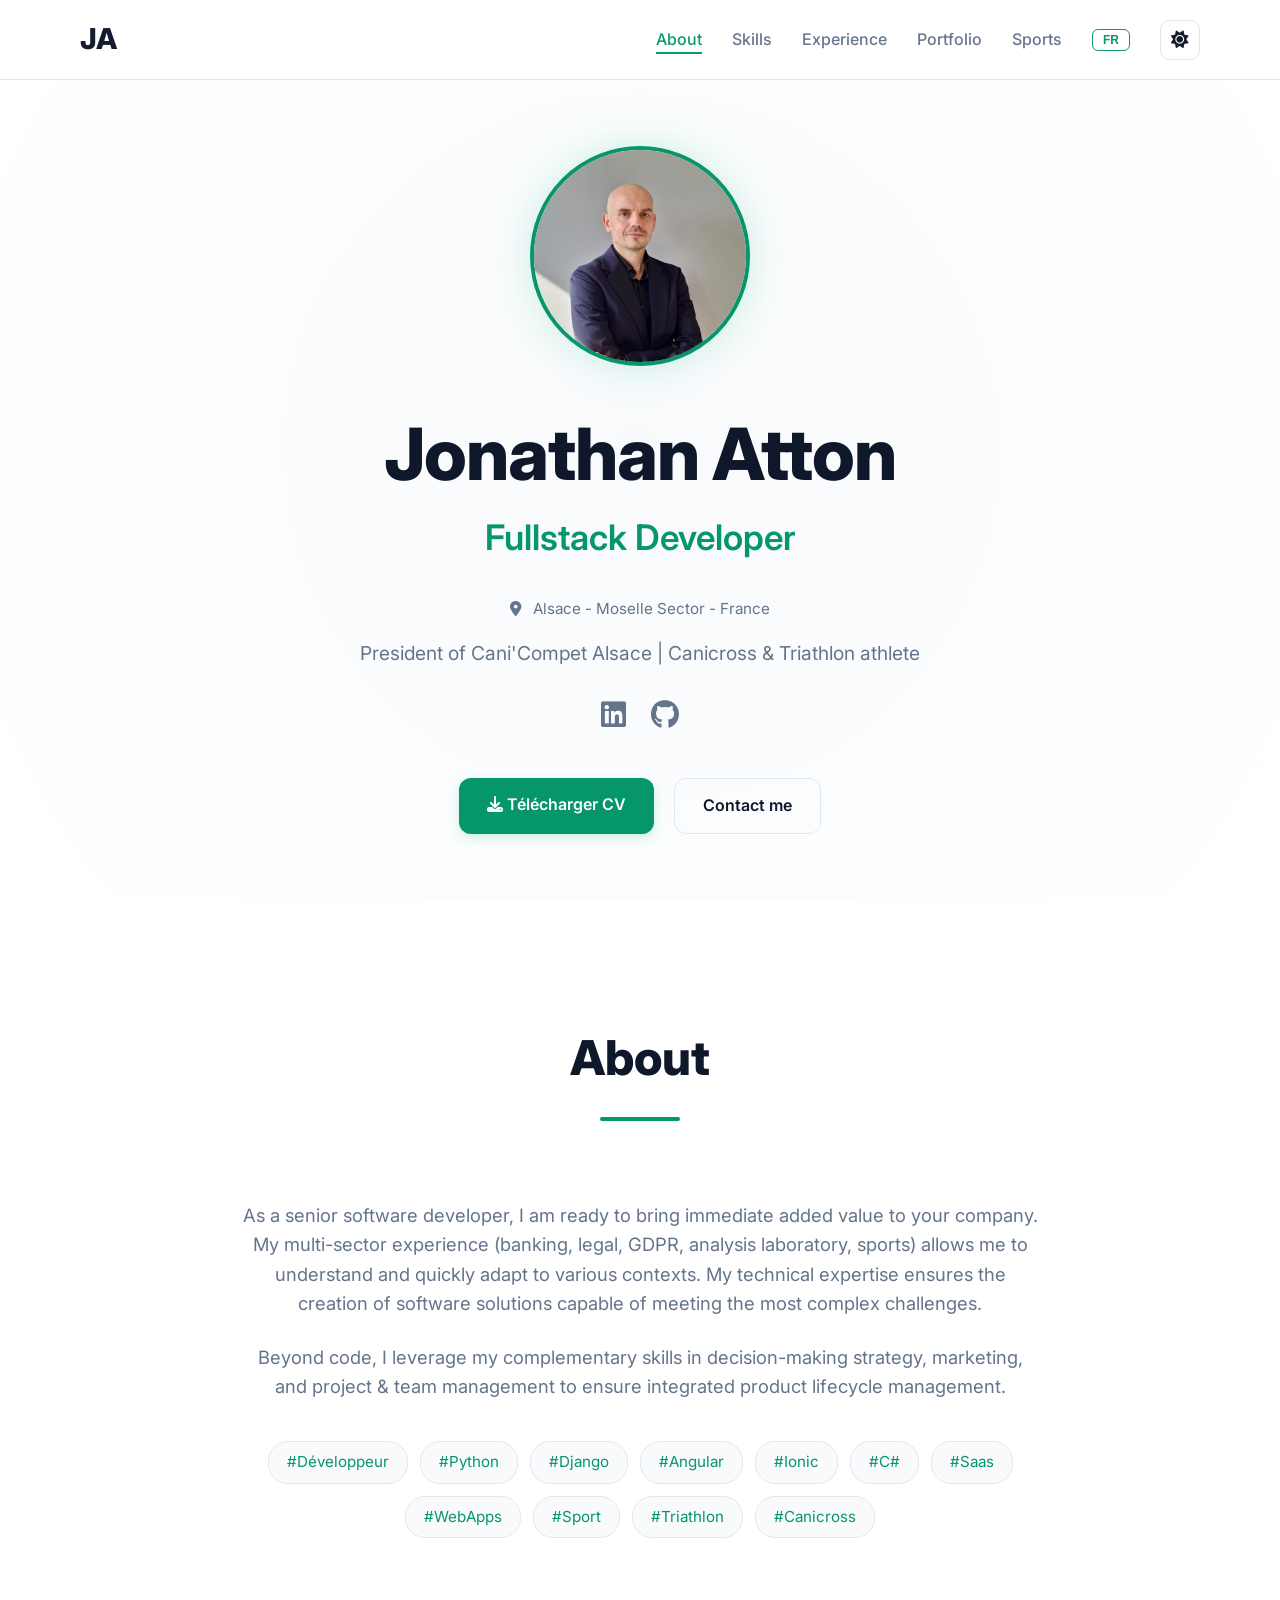
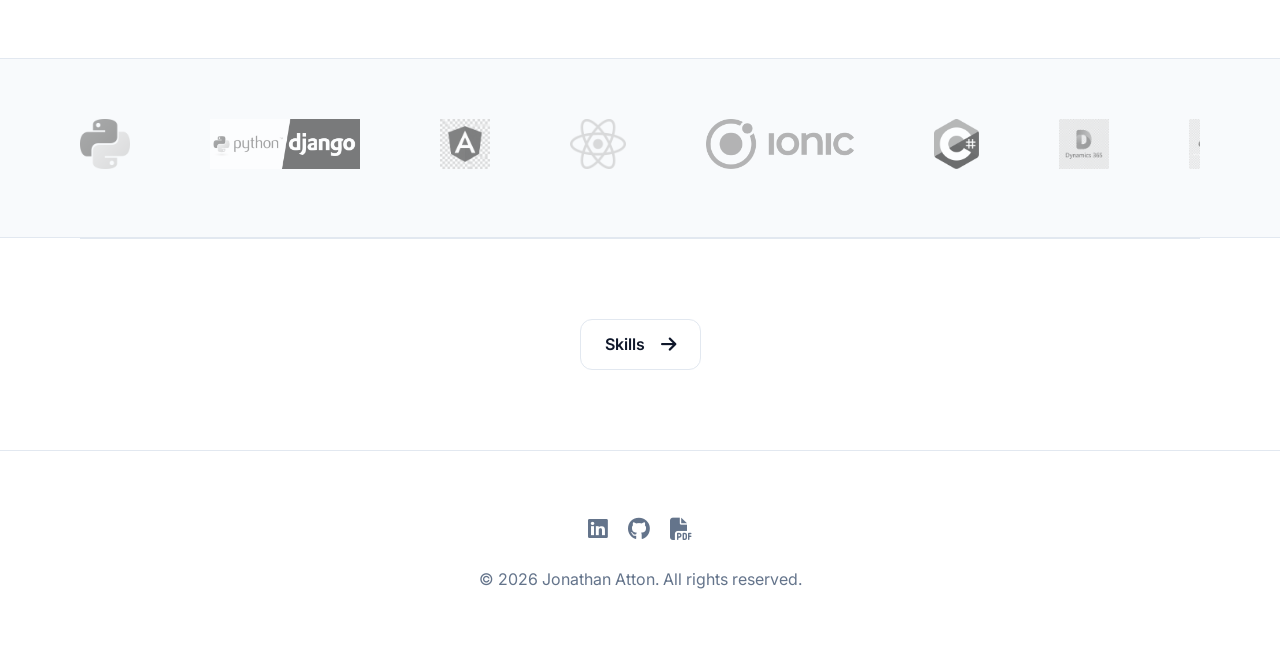
==== index.html @ bc6c0936 "Enhance hero UX and add printable CV version Hero improvements: - Reduced location font size and cha" ====
<!DOCTYPE html>
<html lang="fr">

<head>
    <meta charset="UTF-8">
    <meta name="viewport" content="width=device-width, initial-scale=1.0">
    <meta name="description" content="Développeur Fullstack senior avec 15+ ans d'expérience. Expert Python/Django, Angular, React. Fondateur de Canicompet (20k+ utilisateurs).">
    <meta name="keywords" content="Jonathan Atton, Développeur, Fullstack, Python, Django, Angular, React, Alsace">
    <meta name="author" content="Jonathan Atton">

    <!-- Open Graph -->
    <meta property="og:type" content="profile">
    <meta property="og:title" content="Jonathan Atton - Développeur Fullstack">
    <meta property="og:description" content="Senior Developer | Fullstack | Python, Django, Angular, React | Fondateur Canicompet">
    <meta property="og:url" content="https://jonathanatton.com">
    <meta property="og:image" content="https://jonathanatton.com/images/jonathan_atton_profile.jpg">
    <meta property="og:site_name" content="Jonathan Atton Portfolio">

    <!-- Twitter Card -->
    <meta name="twitter:card" content="summary_large_image">
    <meta name="twitter:title" content="Jonathan Atton - Développeur Fullstack">
    <meta name="twitter:description" content="Senior Developer | Fullstack | Python, Django, Angular, React">
    <meta name="twitter:image" content="https://jonathanatton.com/images/jonathan_atton_profile.jpg">

    <!-- Favicon -->
    <link rel="icon" href="favicon.svg" type="image/svg+xml">
    <link rel="apple-touch-icon" href="favicon.svg">

    <!-- Canonical -->
    <link rel="canonical" href="https://jonathanatton.com">

    <title>Jonathan Atton - Développeur Fullstack</title>
    <link rel="preconnect" href="https://fonts.googleapis.com">
    <link rel="preconnect" href="https://fonts.gstatic.com" crossorigin>
    <link href="https://fonts.googleapis.com/css2?family=Inter:wght@300;400;600;700&display=swap" rel="stylesheet">
    <link rel="stylesheet" href="style.css">
    <link rel="stylesheet" href="print.css">
    <link rel="stylesheet" href="https://cdnjs.cloudflare.com/ajax/libs/font-awesome/6.5.1/css/all.min.css">

    <!-- JSON-LD Schema.org Person -->
    <script type="application/ld+json">
    {
      "@context": "https://schema.org",
      "@type": "Person",
      "name": "Jonathan Atton",
      "jobTitle": "Senior Fullstack Developer",
      "url": "https://jonathanatton.com",
      "image": "https://jonathanatton.com/images/jonathan_atton_profile.jpg",
      "sameAs": [
        "https://www.linkedin.com/in/jonathan-atton-4286495b/",
        "https://github.com/Watchwolf"
      ],
      "contact": {
        "@type": "ContactPoint",
        "contactType": "Professional Contact",
        "email": "jonathan.atton@gmail.com",
        "telephone": "+33620017101"
      },
      "knowsAbout": [
        "Python", "Django", "Angular", "React", "C#", ".NET",
        "SQL", "Microsoft Dynamics", "PowerApps", "WebSocket",
        "Full-stack Development", "Team Leadership", "Agile"
      ],
      "worksFor": {
        "@type": "Organization",
        "name": "TVH Consulting"
      }
    }
    </script>
</head>

<body>

    <header class="header"></header>

    <main>
        <!-- Hero Section -->
        <section id="hero" class="hero">
            <div class="container hero-content">
                <div class="hero-img-container fade-in">
                    <img src="images/jonathan_atton_profile.jpg"
                        alt="Jonathan Atton - Développeur Fullstack" class="hero-img">
                </div>
                <h1 class="hero-title fade-in" data-i18n="hero.title">Jonathan Atton</h1>
                <h2 class="hero-subtitle fade-in" data-i18n="hero.subtitle">Développeur Fullstack</h2>
                <p class="hero-location fade-in"><i class="fa-solid fa-location-dot"></i> <span
                        data-i18n="hero.location">Secteur Alsace - Moselle -
                        France</span></p>
                <p class="hero-text fade-in" data-i18n="hero.text">Président Cani'Compet Alsace | Sportif canicross &
                    triathlon</p>

                <div class="hero-socials fade-in">
                    <a href="https://www.linkedin.com/in/jonathan-atton-4286495b/" target="_blank" rel="noopener noreferrer" aria-label="LinkedIn"><i
                            class="fa-brands fa-linkedin"></i></a>
                    <a href="https://github.com/Watchwolf" target="_blank" rel="noopener noreferrer" aria-label="GitHub"><i
                            class="fa-brands fa-github"></i></a>
                </div>

                <div class="hero-actions fade-in">
                    <a href="Jonathan-Atton-CV.pdf" target="_blank" rel="noopener noreferrer" class="btn btn-primary" download>
                        <i class="fa-solid fa-download"></i> Télécharger CV
                    </a>
                    <a href="mailto:jonathan.atton@gmail.com" class="btn btn-secondary" data-i18n="hero.contact">Me contacter</a>
                </div>
            </div>
        </section>

        <!-- About Section -->
        <section id="about" class="section">
            <div class="container">
                <h2 class="section-title fade-in" data-i18n="about.title">À propos</h2>
                <div class="about-content fade-in">
                    <p data-i18n="about.p1">
                        En tant que développeur logiciel sénior, je suis prêt à apporter une valeur ajoutée immédiate à
                        votre entreprise.
                        Mon expérience multisectorielle (banque, juridique, RGPD, laboratoire d’analyses, sport) me
                        permet de comprendre et de m’adapter rapidement à des contextes variés.
                        Mon expertise technique assure la création de solutions logiciels capables de répondre aux défis
                        les plus complexes.
                    </p>
                    <p data-i18n="about.p2">
                        Au-delà du code, je mets à profit mes compétences complémentaires en matière de stratégie
                        décisionnelle, de marketing et d’encadrement de projets & équipes pour assurer une gestion
                        intégrée du cycle de vie produit.
                    </p>
                    <div class="tags">
                        <span class="tag">#Développeur</span>
                        <span class="tag">#Python</span>
                        <span class="tag">#Django</span>
                        <span class="tag">#Angular</span>
                        <span class="tag">#Ionic</span>
                        <span class="tag">#C#</span>
                        <span class="tag">#Saas</span>
                        <span class="tag">#WebApps</span>
                        <span class="tag">#Sport</span>
                        <span class="tag">#Triathlon</span>
                        <span class="tag">#Canicross</span>
                    </div>
                </div>
            </div>
        </section>

        <!-- Tech Stack Section -->
        <section class="tech-stack-section alt-bg">
            <div class="container">
                <div class="tech-logos-wrapper fade-in">
                    <div class="tech-logos" id="tech-logos-scroll">
                        <img src="images/python.png" alt="Python" title="Python">
                        <img src="images/python-django-1024x341.png" alt="Django" title="Django">
                        <img src="images/angular.png" alt="Angular" title="Angular">
                        <img src="images/react.png" alt="React" title="React">
                        <img src="images/ionic.png" alt="Ionic" title="Ionic">
                        <img src="images/csharp.png" alt="C#" title="C#">
                        <img src="images/dynamics.png" alt="Microsoft Dynamics 365" title="Microsoft Dynamics 365">
                        <img src="images/powerapps.png" alt="PowerApps" title="PowerApps">
                        <img src="images/Microsoft_SQL_server_logo.png" alt="SQL Server" title="SQL Server">
                    </div>
                </div>
            </div>
        </section>

        <!-- Page Navigation -->
        <div class="container">
            <nav class="page-nav">
                <a href="skills.html" class="page-nav-btn next">
                    <span data-i18n="nav.skills">Compétences</span>
                    <i class="fa-solid fa-arrow-right"></i>
                </a>
            </nav>
        </div>
    </main>

    <footer class="footer"></footer>

    <script src="components.js"></script>
    <script src="script.js"></script>
</body>

</html>
---- style.css ----
:root {
    --bg-color: #0a0a0a;
    --bg-alt-color: #121212;
    --text-color: #fafafa;
    --text-muted: #a1a1aa;
    --primary-color: #10b981;
    /* Emerald */
    --secondary-color: #14b8a6;
    /* Teal */
    --accent-color: #06b6d4;
    --card-bg: #171717;
    --card-border: #262626;
    --font-main: 'Inter', sans-serif;
    --transition: all 0.3s cubic-bezier(0.4, 0, 0.2, 1);
    --container-width: 1200px;
    --header-height: 80px;
}

body.light-mode {
    --bg-color: #ffffff;
    --bg-alt-color: #f8fafc;
    --text-color: #0f172a;
    --text-muted: #64748b;
    --primary-color: #059669;
    --secondary-color: #0d9488;
    --card-bg: #ffffff;
    --card-border: #e2e8f0;
}

* {
    margin: 0;
    padding: 0;
    box-sizing: border-box;
}

html {
    scroll-behavior: smooth;
    width: 100%;
    overflow-x: hidden;
}

body {
    font-family: var(--font-main);
    background-color: var(--bg-color);
    color: var(--text-color);
    line-height: 1.6;
    width: 100%;
    overflow-x: hidden;
    position: relative;
    margin: 0;
    transition: background-color 0.4s ease, color 0.4s ease;
}

a {
    text-decoration: none;
    color: inherit;
    transition: var(--transition);
}

/* Style inline links in text content */
.timeline-content p a,
.about-content p a,
.sports-content p a {
    color: var(--primary-color);
    text-decoration: underline;
    text-decoration-thickness: 1.5px;
    text-underline-offset: 3px;
}

.timeline-content p a:hover,
.about-content p a:hover,
.sports-content p a:hover {
    text-decoration-thickness: 2px;
    opacity: 0.8;
}

a:focus-visible {
    outline: 2px solid var(--primary-color);
    outline-offset: 2px;
}

button:focus-visible {
    outline: 2px solid var(--primary-color);
    outline-offset: 2px;
}

ul {
    list-style: none;
}

/* Utilities */
.container {
    max-width: var(--container-width);
    margin: 0 auto;
    padding: 0 40px;
    width: 100%;
}

.btn {
    display: inline-block;
    padding: 14px 28px;
    border-radius: 12px;
    font-weight: 600;
    text-align: center;
    cursor: pointer;
    transition: var(--transition);
}

.btn-primary {
    background: var(--primary-color);
    color: white;
    box-shadow: 0 4px 12px rgba(16, 185, 129, 0.2);
}

.btn-primary:hover {
    transform: translateY(-2px);
    box-shadow: 0 8px 20px rgba(16, 185, 129, 0.3);
}

.btn-secondary {
    background: transparent;
    border: 1px solid var(--card-border);
    color: var(--text-color);
}

.btn-secondary:hover {
    background: var(--bg-alt-color);
}

/* Header */
.header {
    position: fixed;
    top: 0;
    left: 0;
    width: 100%;
    height: var(--header-height);
    background: var(--bg-color);
    opacity: 0.98;
    backdrop-filter: blur(12px);
    z-index: 1000;
    border-bottom: 1px solid var(--card-border);
}

.header-container {
    display: flex;
    justify-content: space-between;
    align-items: center;
    height: 100%;
}

.logo {
    font-size: 1.8rem;
    font-weight: 800;
    color: var(--text-color);
    letter-spacing: -0.5px;
}

.nav-list {
    display: flex;
    gap: 30px;
    align-items: center;
}

.lang-btn {
    background: transparent;
    border: 1px solid var(--primary-color);
    color: var(--primary-color);
    padding: 4px 10px;
    border-radius: 6px;
    font-size: 0.75rem;
    font-weight: 700;
    cursor: pointer;
    transition: var(--transition);
    line-height: 1;
    display: flex;
    align-items: center;
    justify-content: center;
    min-width: 35px;
}

.lang-btn:hover {
    background: var(--primary-color);
    color: white;
}

.nav-link {
    font-size: 1rem;
    color: var(--text-muted);
    font-weight: 500;
    position: relative;
    transition: color 0.3s ease;
}

.theme-toggle {
    background: transparent;
    border: 1px solid var(--card-border);
    color: var(--text-color);
    width: 40px;
    height: 40px;
    border-radius: 10px;
    cursor: pointer;
    display: flex;
    align-items: center;
    justify-content: center;
    font-size: 1.1rem;
    transition: var(--transition);
}

.theme-toggle:hover {
    background: var(--bg-alt-color);
    border-color: var(--primary-color);
    color: var(--primary-color);
}

.theme-toggle i {
    transition: transform 0.4s cubic-bezier(0.175, 0.885, 0.32, 1.275);
}

.light-mode .theme-toggle .fa-moon {
    display: none;
}

body:not(.light-mode) .theme-toggle .fa-sun {
    display: none;
}


.nav-link:hover,
.nav-link.active {
    color: var(--primary-color);
}

.nav-link::after {
    content: '';
    position: absolute;
    bottom: -5px;
    left: 0;
    width: 0;
    height: 2px;
    background: var(--primary-color);
    transition: width 0.3s;
}

.nav-link:hover::after,
.nav-link.active::after {
    width: 100%;
}

.mobile-menu-btn {

    display: none;
    background: none;
    border: none;
    cursor: pointer;
    margin-left: 20px;
}

.bar {
    display: block;
    width: 25px;
    height: 3px;
    background-color: var(--text-color);
    margin: 5px 0;
    transition: var(--transition);
}

/* Hero Section */
.hero {
    min-height: 100vh;
    display: flex;
    align-items: center;
    justify-content: center;
    text-align: center;
    padding-top: var(--header-height);
    background: radial-gradient(circle at 50% 50%, var(--bg-alt-color) 0%, var(--bg-color) 100%);
}

.hero-title {
    font-size: 4.5rem;
    font-weight: 800;
    margin-bottom: 1rem;
    line-height: 1.1;
    color: var(--text-color);
    letter-spacing: -1px;
}

.hero-subtitle {
    font-size: 2.2rem;
    color: var(--primary-color);
    margin-bottom: 2rem;
    font-weight: 600;
}

.hero-location {
    font-size: 0.95rem;
    color: var(--text-muted);
    margin-bottom: 1rem;
    font-weight: 400;
}

.hero-location i {
    margin-right: 8px;
}

.hero-text {
    font-size: 1.2rem;
    color: var(--text-muted);
    max-width: 600px;
    margin: 0 auto 1.5rem;
}

.hero-socials {
    display: flex;
    gap: 25px;
    justify-content: center;
    margin-bottom: 2.5rem;
}

.hero-socials a {
    font-size: 1.8rem;
    color: var(--text-muted);
    transition: var(--transition);
}

.hero-socials a:hover {
    color: var(--primary-color);
    transform: translateY(-3px);
}

.hero-actions {
    display: flex;
    gap: 20px;
    justify-content: center;
}

/* Hero Image */
.hero-img-container {
    margin-bottom: 40px;
    position: relative;
    display: inline-block;
}

.hero-img {
    width: 220px;
    height: 220px;
    border-radius: 50%;
    object-fit: cover;
    border: 4px solid var(--primary-color);
    box-shadow: 0 0 40px rgba(16, 185, 129, 0.2);
    transition: var(--transition);
}

.hero-img:hover {
    transform: scale(1.05);
    box-shadow: 0 0 60px rgba(16, 185, 129, 0.4);
}

/* Sections General */
.section {
    padding: 120px 0;
}

/* Tech Stack Logos */
.tech-stack-section {
    padding: 60px 0;
    overflow: hidden;
    border-top: 1px solid var(--card-border);
    border-bottom: 1px solid var(--card-border);
}

.tech-logos-wrapper {
    width: 100%;
    overflow: hidden;
    white-space: nowrap;
    position: relative;
}

.tech-logos {
    display: inline-flex;
    align-items: center;
    gap: 80px;
    animation: marquee 30s linear infinite;
}

.tech-logos img {
    height: 50px;
    width: auto;
    filter: grayscale(100%) opacity(0.6);
    transition: var(--transition);
}

.tech-logos img:hover {
    filter: grayscale(0%) opacity(1);
    transform: scale(1.1);
}

@keyframes marquee {
    0% {
        transform: translateX(0);
    }

    100% {
        transform: translateX(-50%);
    }
}

.alt-bg {
    background-color: var(--bg-alt-color);
}

.section-title {
    font-size: 3rem;
    margin-bottom: 80px;
    text-align: center;
    font-weight: 800;
    width: 100%;
}

.section-title::after {
    content: '';
    display: block;
    width: 80px;
    height: 4px;
    background: var(--primary-color);
    margin: 20px auto 0;
    border-radius: 2px;
}

/* About */
.about-content {
    max-width: 800px;
    margin: 0 auto;
    text-align: center;
}

.about-content p {
    margin-bottom: 24px;
    font-size: 1.15rem;
    color: var(--text-muted);
}

.tags {
    margin-top: 40px;
    display: flex;
    flex-wrap: wrap;
    justify-content: center;
    gap: 12px;
}

.tag {
    background: var(--bg-alt-color);
    color: var(--primary-color);
    padding: 8px 18px;
    border-radius: 20px;
    font-size: 0.95rem;
    border: 1px solid var(--card-border);
}

/* Skills */
.skills-grid {
    display: grid;
    grid-template-columns: repeat(auto-fit, minmax(280px, 1fr));
    gap: 30px;
}

.skill-card {
    background: var(--card-bg);
    border: 1px solid var(--card-border);
    padding: 40px;
    border-radius: 20px;
    transition: var(--transition);
}

.skill-card:hover {
    transform: translateY(-8px);
    border-color: var(--primary-color);
    box-shadow: 0 20px 40px -20px rgba(0, 0, 0, 0.5);
}

.skill-card h3 {
    color: var(--primary-color);
    margin-bottom: 24px;
    font-size: 1.4rem;
    border-bottom: 1px solid var(--card-border);
    padding-bottom: 12px;
}

.skill-card ul li {
    margin-bottom: 14px;
    color: var(--text-muted);
    font-size: 1rem;
}

.skill-card ul li strong {
    color: var(--text-color);
}

/* Experience Timeline */
.timeline {
    position: relative;
    max-width: 900px;
    margin: 0 auto;
}

.timeline::before {
    content: '';
    position: absolute;
    left: 20px;
    top: 0;
    bottom: 0;
    width: 2px;
    background: var(--card-border);
}

.timeline-item {
    position: relative;
    padding-left: 70px;
    margin-bottom: 60px;
}

.timeline-item:last-child {
    margin-bottom: 0;
}

.timeline-item::before {
    content: '';
    position: absolute;
    left: 10px;
    top: 6px;
    width: 22px;
    height: 22px;
    background: var(--bg-color);
    border: 3px solid var(--primary-color);
    border-radius: 50%;
    z-index: 1;
}

.timeline-date {
    color: var(--primary-color);
    font-weight: 700;
    margin-bottom: 10px;
    font-size: 1rem;
}

.timeline-content h3 {
    font-size: 1.6rem;
    margin-bottom: 12px;
}

.timeline-content p {
    color: var(--text-muted);
    margin-bottom: 12px;
    font-size: 1.05rem;
}

.tech-stack {
    font-size: 0.95rem;
    font-weight: 600;
    color: var(--secondary-color) !important;
}

/* Portfolio */
.portfolio-grid {
    display: grid;
    grid-template-columns: repeat(auto-fit, minmax(320px, 1fr));
    gap: 40px;
}

.project-card {
    background: var(--card-bg);
    border: 1px solid var(--card-border);
    border-radius: 20px;
    overflow: hidden;
    transition: var(--transition);
    display: flex;
    flex-direction: column;
}

.project-card:hover {
    transform: translateY(-8px);
    box-shadow: 0 30px 60px -15px rgba(0, 0, 0, 0.6);
}

.project-img {
    width: 100%;
    height: 240px;
    object-fit: cover;
    border-bottom: 1px solid var(--card-border);
    transition: var(--transition);
}

.project-card:hover .project-img {
    opacity: 0.9;
}

.project-card h3 {
    padding: 30px 30px 10px;
    font-size: 1.5rem;
}

.project-card p {
    padding: 0 30px 30px;
    color: var(--text-muted);
    flex-grow: 1;
    font-size: 1.05rem;
}

.project-link {
    display: block;
    padding: 20px 30px;
    background: rgba(255, 255, 255, 0.02);
    color: var(--primary-color);
    font-weight: 700;
    text-align: right;
    border-top: 1px solid var(--card-border);
}

/* Sports */
.sports-content {
    max-width: 800px;
    margin: 0 auto 60px;
    text-align: center;
}

.sports-gallery {
    display: grid;
    grid-template-columns: repeat(auto-fit, minmax(320px, 1fr));
    gap: 30px;
}

.sports-img {
    width: 100%;
    height: 300px;
    object-fit: cover;
    border-radius: 20px;
    border: 1px solid var(--card-border);
    transition: var(--transition);
    filter: grayscale(20%);
}

.sports-img:hover {
    transform: scale(1.03);
    filter: grayscale(0%);
    border-color: var(--primary-color);
}

/* Footer */
.footer {
    padding: 60px 0;
    text-align: center;
    color: var(--text-muted);
    font-size: 1rem;
    background: var(--bg-color);
    border-top: 1px solid var(--card-border);
}

.footer-socials {
    display: flex;
    gap: 20px;
    justify-content: center;
    margin-bottom: 20px;
}

.footer-socials a {
    font-size: 1.4rem;
    color: var(--text-muted);
    transition: var(--transition);
}

.footer-socials a:hover {
    color: var(--primary-color);
}

/* Page Navigation */
.page-nav {
    padding: 80px 0;
    display: flex;
    justify-content: center;
    gap: 20px;
    border-top: 1px solid var(--card-border);
}

.page-nav-btn {
    display: flex;
    align-items: center;
    gap: 12px;
    padding: 12px 24px;
    background: var(--card-bg);
    border: 1px solid var(--card-border);
    border-radius: 12px;
    font-weight: 600;
    color: var(--text-color);
    transition: var(--transition);
}

.page-nav-btn:hover {
    border-color: var(--primary-color);
    color: var(--primary-color);
    transform: translateY(-2px);
    box-shadow: 0 10px 20px -10px rgba(0, 0, 0, 0.3);
}

.page-nav-btn i {
    font-size: 1.1rem;
}

.page-nav-btn.prev i {
    margin-right: 4px;
}

.page-nav-btn.next i {
    margin-left: 4px;
}

/* Animations */
.fade-in {
    opacity: 0;
    transform: translateY(30px);
    transition: opacity 0.8s ease-out, transform 0.8s ease-out;
}

.fade-in.visible {
    opacity: 1;
    transform: translateY(0);
}

/* Stagger effect for hero elements */
.hero-img-container {
    transition-delay: 0.1s;
}

.hero-title {
    transition-delay: 0.2s;
}

.hero-subtitle {
    transition-delay: 0.3s;
}

.hero-location {
    transition-delay: 0.35s;
}

.hero-text {
    transition-delay: 0.4s;
}

.hero-socials {
    transition-delay: 0.5s;
}

.hero-actions {
    transition-delay: 0.6s;
}

/* Responsive */
@media (max-width: 768px) {
    .container {
        padding: 0 15px;
    }

    .header {
        height: auto;
        min-height: var(--header-height);
        display: flex;
        align-items: center;
    }

    .header-container {
        flex-direction: row;
        justify-content: space-between;
        width: 100%;
        gap: 15px;
    }

    .logo {
        font-size: 1.3rem;
        flex-shrink: 0;
    }

    .nav {
        position: static;
        height: auto;
        width: auto;
        background: transparent;
        padding-top: 0;
        display: block;
        overflow-x: auto;
        scrollbar-width: none;
        -ms-overflow-style: none;
        flex-grow: 1;
    }

    .nav::-webkit-scrollbar {
        display: none;
    }

    .nav-list {
        flex-direction: row;
        justify-content: flex-end;
        align-items: center;
        gap: 12px;
        padding: 10px 0;
        min-width: max-content;
    }

    .nav-link {
        font-size: 0.8rem;
        white-space: nowrap;
    }

    .lang-btn {
        padding: 3px 6px;
        font-size: 0.7rem;
        min-width: 30px;
    }

    .theme-toggle {
        width: 32px;
        height: 32px;
        font-size: 0.9rem;
        border-radius: 8px;
    }

    .hero-title {
        font-size: 2.2rem;
    }

    .hero-subtitle {
        font-size: 1.3rem;
    }

    .hero-text {
        font-size: 1rem;
    }

    .section-title {
        font-size: 2rem;
        margin-bottom: 50px;
    }

    .skill-card {
        padding: 25px;
    }

    .skill-card h3 {
        font-size: 1.2rem;
    }

    .timeline-content h3 {
        font-size: 1.3rem;
    }

    .project-card h3 {
        font-size: 1.2rem;
        padding: 20px 20px 10px;
    }

    .project-card p {
        font-size: 0.95rem;
        padding: 0 20px 20px;
    }

    .page-nav-btn {
        padding: 10px 16px;
        font-size: 0.9rem;
        gap: 8px;
    }

    .timeline::before {
        left: 0;
    }

    .timeline-item {
        padding-left: 30px;
    }

    .timeline-item::before {
        left: -10px;
    }
}
---- print.css ----
/* Print Styles - Optimized for recruiters printing the CV */

@media print {
    :root {
        --bg-color: #ffffff;
        --text-color: #000000;
        --primary-color: #059669;
        --card-border: #e5e7eb;
    }

    * {
        background: white !important;
        color: black !important;
        box-shadow: none !important;
        text-shadow: none !important;
    }

    body {
        margin: 0;
        padding: 20px;
        font-size: 11pt;
        line-height: 1.5;
    }

    /* Hide navigation, footer, buttons, socials */
    .header,
    .footer,
    .page-nav,
    .hero-socials,
    .mobile-menu-btn,
    .theme-toggle,
    .lang-btn {
        display: none !important;
    }

    /* Main content */
    main {
        max-width: 100%;
        margin: 0;
        padding: 0;
    }

    /* Hero - condensed to essential info */
    .hero {
        min-height: auto;
        padding: 0 0 20px 0;
        background: none;
        text-align: left;
    }

    .hero-content {
        display: grid;
        grid-template-columns: 100px 1fr;
        gap: 20px;
        align-items: start;
    }

    .hero-img-container {
        margin-bottom: 0;
    }

    .hero-img {
        width: 100px;
        height: 100px;
        border: 1px solid #ccc;
    }

    .hero-title {
        font-size: 24pt;
        margin-bottom: 4px;
    }

    .hero-subtitle {
        font-size: 14pt;
        margin-bottom: 8px;
    }

    .hero-location {
        font-size: 10pt;
        margin-bottom: 4px;
    }

    .hero-text {
        font-size: 10pt;
        margin-bottom: 8px;
    }

    .hero-actions {
        display: none;
    }

    /* Contact info visible */
    .hero-location::before {
        content: "📍 ";
    }

    /* Sections */
    .section {
        page-break-inside: avoid;
        padding: 20px 0;
        border: none;
    }

    .section-title {
        font-size: 16pt;
        margin-bottom: 12px;
        text-align: left;
        font-weight: bold;
    }

    .section-title::after {
        display: none;
    }

    .alt-bg {
        background: white;
        border: none;
    }

    /* About section */
    .about-content {
        max-width: 100%;
        text-align: left;
    }

    .about-content p {
        margin-bottom: 8px;
        font-size: 10pt;
    }

    .tags {
        display: flex;
        flex-wrap: wrap;
        gap: 6px;
        margin-top: 8px;
    }

    .tag {
        background: #f3f4f6;
        border: 1px solid #d1d5db;
        padding: 3px 8px;
        font-size: 9pt;
    }

    /* Tech stack carousel */
    .tech-stack-section {
        page-break-inside: avoid;
        display: none;
    }

    /* Skills Grid */
    .skills-grid {
        display: grid;
        grid-template-columns: 1fr 1fr;
        gap: 12px;
    }

    .skill-card {
        page-break-inside: avoid;
        border: 1px solid #d1d5db;
        padding: 12px;
        background: #f9fafb;
    }

    .skill-card h3 {
        font-size: 11pt;
        margin-bottom: 6px;
        border: none;
        padding: 0;
        color: #059669;
    }

    .skill-card ul li {
        margin-bottom: 4px;
        font-size: 9.5pt;
    }

    /* Timeline */
    .timeline {
        margin: 0;
        max-width: 100%;
    }

    .timeline::before {
        display: none;
    }

    .timeline-item {
        page-break-inside: avoid;
        padding-left: 0;
        margin-bottom: 16px;
    }

    .timeline-item::before {
        display: none;
    }

    .timeline-date {
        font-size: 9pt;
        font-weight: bold;
        margin-bottom: 2px;
    }

    .timeline-content h3 {
        font-size: 12pt;
        margin-bottom: 4px;
        font-weight: bold;
    }

    .timeline-content p {
        font-size: 10pt;
        margin-bottom: 4px;
    }

    .tech-stack {
        font-size: 9pt;
        font-weight: normal;
    }

    /* Portfolio */
    .portfolio-grid {
        display: grid;
        grid-template-columns: 1fr;
        gap: 12px;
    }

    .project-card {
        page-break-inside: avoid;
        border: 1px solid #d1d5db;
        display: block;
    }

    .project-img {
        display: none;
    }

    .project-card h3 {
        padding: 0 0 6px 0;
        font-size: 11pt;
    }

    .project-card p {
        padding: 0;
        font-size: 9.5pt;
        margin-bottom: 6px;
    }

    .project-link {
        display: inline;
        padding: 0;
        background: none;
        border: none;
        color: #059669;
        font-weight: bold;
        text-align: left;
    }

    .project-link::after {
        content: " ↗";
    }

    /* Sports */
    .sports-gallery {
        display: none;
    }

    .sports-content {
        max-width: 100%;
        text-align: left;
    }

    .sports-content p {
        font-size: 10pt;
        margin-bottom: 6px;
    }

    /* Links in print */
    a {
        color: #059669;
        text-decoration: underline;
    }

    a[target="_blank"]::after {
        content: "";
    }

    /* Buttons as text */
    .btn {
        display: inline;
        background: none;
        border: none;
        padding: 0;
        color: #059669;
        text-decoration: underline;
        box-shadow: none;
    }

    /* Fade-in animations don't apply in print */
    .fade-in {
        opacity: 1 !important;
        transform: none !important;
    }

    /* Page breaks */
    .skills-grid {
        page-break-inside: avoid;
    }

    @page {
        margin: 0.5in;
        size: letter;
    }
}
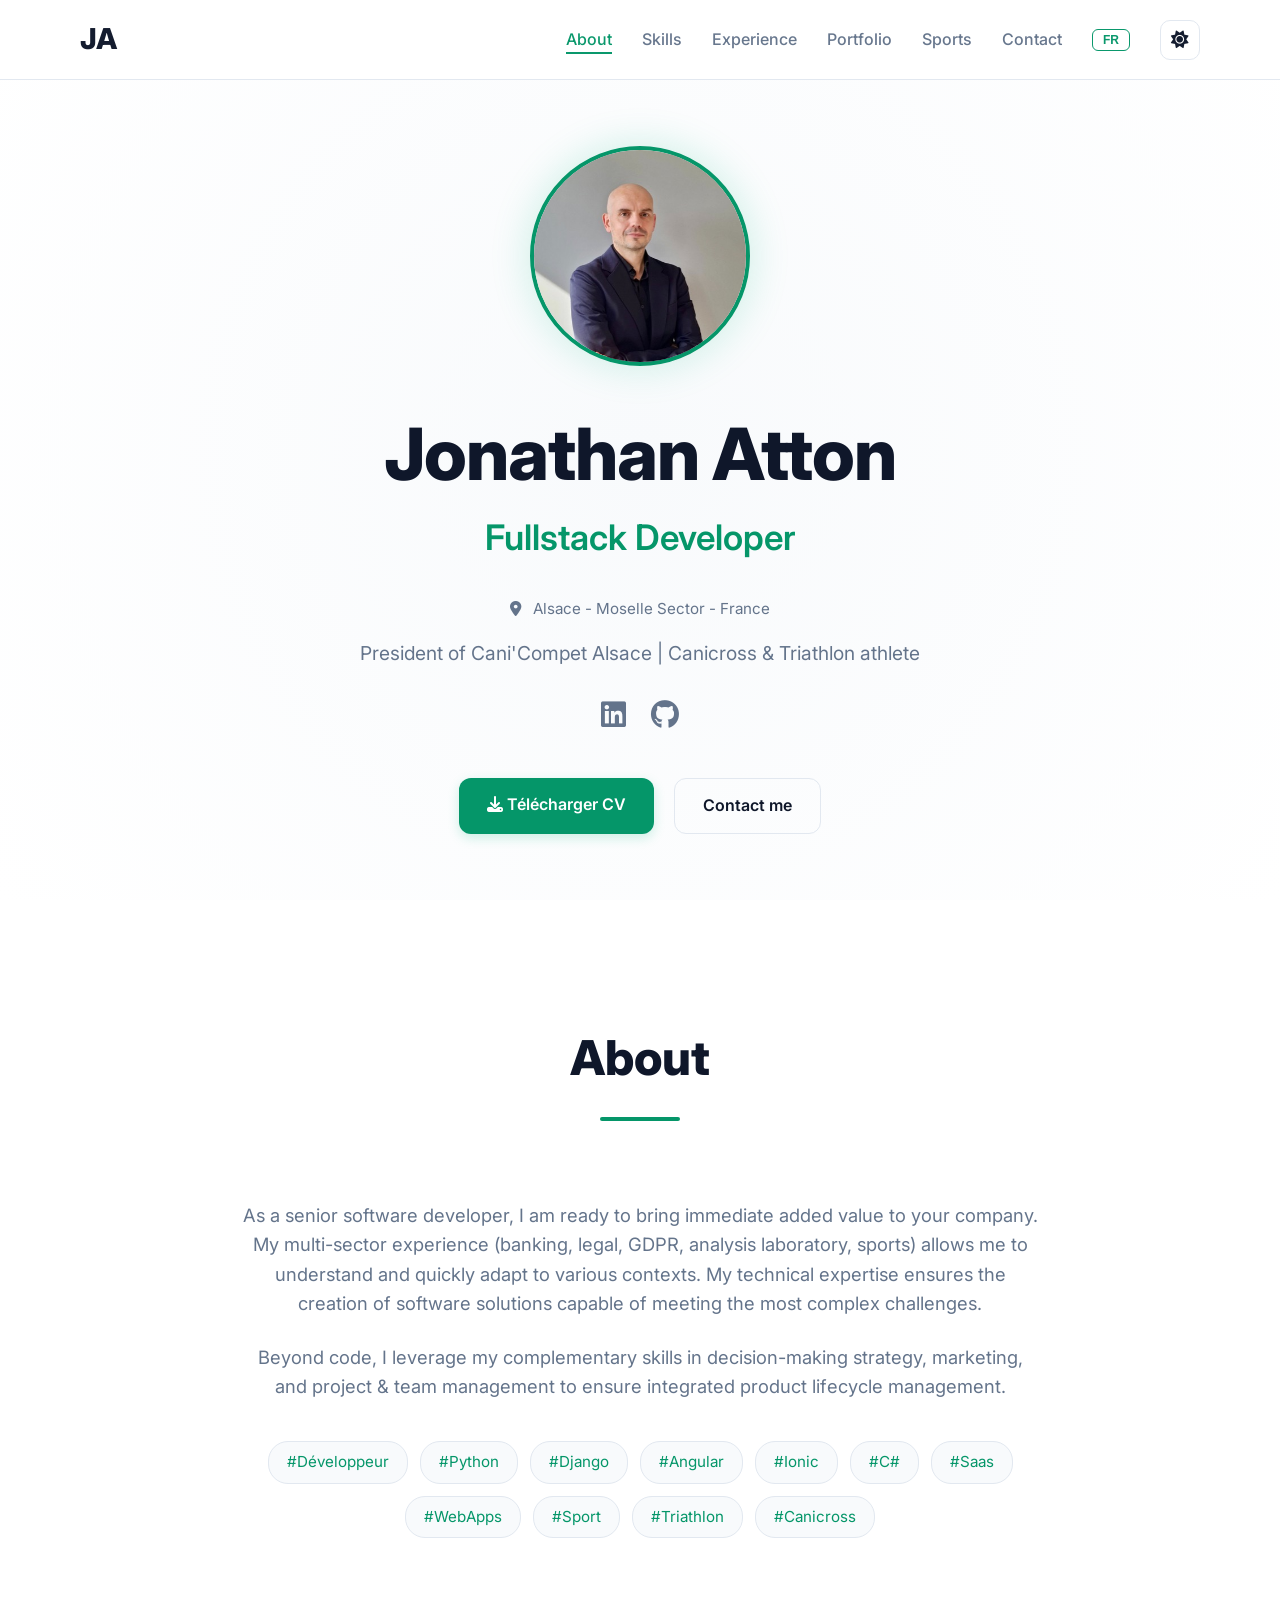
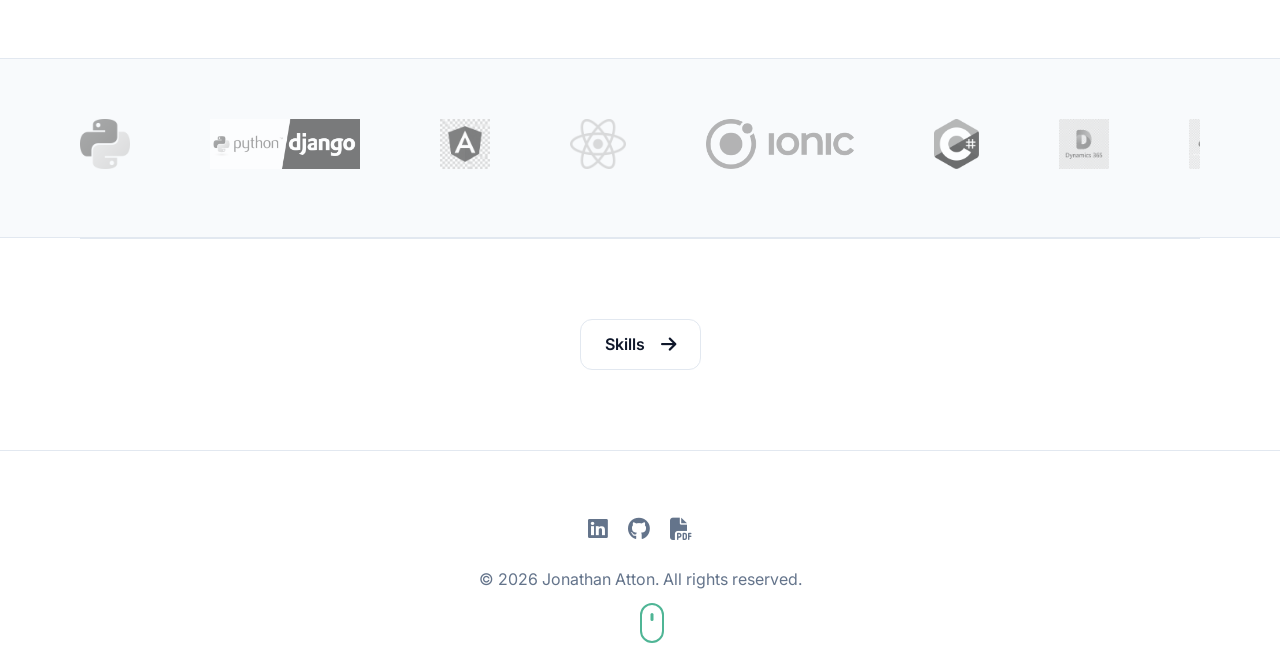
==== commit eddfbd4c: "Add scroll invitation animation to homepage Implemented scroll indicator with animated chevron that " ====
--- a/index.html
+++ b/index.html
@@ -102,6 +102,10 @@
                     </a>
                     <a href="mailto:jonathan.atton@gmail.com" class="btn btn-secondary" data-i18n="hero.contact">Me contacter</a>
                 </div>
+
+                <div class="scroll-indicator fade-in">
+                    <span></span>
+                </div>
             </div>
         </section>
 
--- a/style.css
+++ b/style.css
@@ -355,6 +355,60 @@
     box-shadow: 0 0 60px rgba(16, 185, 129, 0.4);
 }
 
+/* Scroll Indicator */
+.scroll-indicator {
+    position: absolute;
+    bottom: 40px;
+    left: 50%;
+    transform: translateX(-50%);
+    display: flex;
+    justify-content: center;
+    align-items: center;
+    cursor: pointer;
+}
+
+.scroll-indicator span {
+    display: block;
+    width: 24px;
+    height: 40px;
+    border: 2px solid var(--primary-color);
+    border-radius: 12px;
+    position: relative;
+    opacity: 0.7;
+    transition: opacity 0.3s ease;
+}
+
+.scroll-indicator span::after {
+    content: '';
+    position: absolute;
+    top: 8px;
+    left: 50%;
+    transform: translateX(-50%);
+    width: 3px;
+    height: 8px;
+    background-color: var(--primary-color);
+    border-radius: 2px;
+    animation: scroll-bounce 2s infinite;
+}
+
+.scroll-indicator:hover span {
+    opacity: 1;
+}
+
+@keyframes scroll-bounce {
+    0% {
+        opacity: 1;
+        transform: translateX(-50%) translateY(0);
+    }
+    50% {
+        opacity: 1;
+    }
+    100% {
+        opacity: 0;
+        transform: translateX(-50%) translateY(12px);
+    }
+}
+
 /* Sections General */
 .section {
     padding: 120px 0;
@@ -753,6 +807,215 @@
     transition-delay: 0.6s;
 }
 
+/* Contact Section */
+.contact-wrapper {
+    display: grid;
+    grid-template-columns: 1fr 1fr;
+    gap: 60px;
+    max-width: 1000px;
+    margin: 0 auto;
+}
+
+.contact-info {
+    display: flex;
+    flex-direction: column;
+    justify-content: flex-start;
+}
+
+.contact-info h3 {
+    font-size: 1.8rem;
+    margin-bottom: 20px;
+    font-weight: 700;
+}
+
+.contact-info > p {
+    color: var(--text-muted);
+    margin-bottom: 40px;
+    font-size: 1.05rem;
+    line-height: 1.7;
+}
+
+.contact-details {
+    display: flex;
+    flex-direction: column;
+    gap: 30px;
+    margin-bottom: 40px;
+}
+
+.contact-detail {
+    display: flex;
+    gap: 16px;
+    align-items: flex-start;
+}
+
+.contact-detail i {
+    font-size: 1.5rem;
+    color: var(--primary-color);
+    margin-top: 4px;
+    min-width: 24px;
+}
+
+.contact-detail strong {
+    display: block;
+    margin-bottom: 4px;
+    font-size: 0.95rem;
+}
+
+.contact-detail a {
+    color: var(--primary-color);
+    text-decoration: underline;
+    text-decoration-thickness: 1.5px;
+    text-underline-offset: 3px;
+}
+
+.contact-detail a:hover {
+    text-decoration-thickness: 2px;
+    opacity: 0.8;
+}
+
+.contact-socials {
+    display: flex;
+    gap: 20px;
+}
+
+.contact-socials a {
+    width: 48px;
+    height: 48px;
+    border: 2px solid var(--card-border);
+    border-radius: 12px;
+    display: flex;
+    align-items: center;
+    justify-content: center;
+    font-size: 1.4rem;
+    color: var(--text-muted);
+    transition: var(--transition);
+}
+
+.contact-socials a:hover {
+    border-color: var(--primary-color);
+    color: var(--primary-color);
+    background: rgba(16, 185, 129, 0.05);
+    transform: translateY(-4px);
+}
+
+/* Contact Form */
+.contact-form-wrapper {
+    display: flex;
+    flex-direction: column;
+}
+
+.contact-form-container {
+    transition: all 0.5s ease;
+}
+
+form {
+    display: flex;
+    flex-direction: column;
+    gap: 24px;
+}
+
+.form-group {
+    display: flex;
+    flex-direction: column;
+}
+
+.form-group label {
+    font-weight: 600;
+    margin-bottom: 8px;
+    font-size: 0.95rem;
+    color: var(--text-color);
+}
+
+.form-group input,
+.form-group textarea {
+    padding: 12px 16px;
+    border: 1px solid var(--card-border);
+    border-radius: 12px;
+    background: var(--card-bg);
+    color: var(--text-color);
+    font-family: inherit;
+    font-size: 1rem;
+    transition: var(--transition);
+}
+
+.form-group input:focus,
+.form-group textarea:focus {
+    outline: none;
+    border-color: var(--primary-color);
+    box-shadow: 0 0 0 3px rgba(16, 185, 129, 0.1);
+}
+
+.form-group textarea {
+    resize: vertical;
+    min-height: 120px;
+}
+
+.form-group input::placeholder,
+.form-group textarea::placeholder {
+    color: var(--text-muted);
+}
+
+.error-message {
+    display: none;
+    padding: 12px 16px;
+    background: rgba(239, 68, 68, 0.1);
+    border: 1px solid rgba(239, 68, 68, 0.3);
+    border-radius: 12px;
+    color: #dc2626;
+    font-weight: 500;
+    display: flex;
+    gap: 12px;
+    align-items: center;
+    animation: slideIn 0.3s ease;
+}
+
+.error-message i {
+    font-size: 1.2rem;
+    flex-shrink: 0;
+}
+
+.success-state {
+    text-align: center;
+    transition: all 0.5s ease;
+}
+
+.success-content {
+    padding: 40px;
+    background: rgba(16, 185, 129, 0.05);
+    border: 2px solid var(--primary-color);
+    border-radius: 20px;
+}
+
+.success-content i {
+    font-size: 3rem;
+    color: var(--primary-color);
+    margin-bottom: 20px;
+    display: block;
+}
+
+.success-content h3 {
+    font-size: 1.6rem;
+    margin-bottom: 12px;
+    color: var(--text-color);
+}
+
+.success-content p {
+    color: var(--text-muted);
+    margin-bottom: 24px;
+    font-size: 1.05rem;
+}
+
+@keyframes slideIn {
+    from {
+        opacity: 0;
+        transform: translateY(-10px);
+    }
+    to {
+        opacity: 1;
+        transform: translateY(0);
+    }
+}
+
 /* Responsive */
 @media (max-width: 768px) {
     .container {
@@ -878,4 +1141,57 @@
     .timeline-item::before {
         left: -10px;
     }
+
+    .contact-wrapper {
+        grid-template-columns: 1fr;
+        gap: 40px;
+    }
+
+    .contact-info h3 {
+        font-size: 1.4rem;
+    }
+
+    .contact-details {
+        gap: 20px;
+    }
+
+    .contact-socials {
+        gap: 12px;
+    }
+
+    .contact-socials a {
+        width: 40px;
+        height: 40px;
+        font-size: 1.2rem;
+    }
+
+    form {
+        gap: 18px;
+    }
+
+    .form-group label {
+        font-size: 0.9rem;
+    }
+
+    .form-group input,
+    .form-group textarea {
+        padding: 10px 12px;
+        font-size: 16px;
+    }
+
+    .success-content {
+        padding: 30px 20px;
+    }
+
+    .success-content i {
+        font-size: 2.5rem;
+    }
+
+    .success-content h3 {
+        font-size: 1.3rem;
+    }
+
+    .success-content p {
+        font-size: 0.95rem;
+    }
 }
--- a/print.css
+++ b/print.css
@@ -306,6 +306,41 @@
         page-break-inside: avoid;
     }
 
+    /* Contact page hide form for print */
+    .contact-form-wrapper {
+        display: none;
+    }
+
+    .contact-wrapper {
+        grid-template-columns: 1fr;
+    }
+
+    .contact-info h3 {
+        font-size: 14pt;
+    }
+
+    .contact-details {
+        gap: 12px;
+        margin-bottom: 20px;
+    }
+
+    .contact-detail {
+        gap: 12px;
+        page-break-inside: avoid;
+    }
+
+    .contact-detail i {
+        font-size: 1.2rem;
+    }
+
+    .contact-socials {
+        gap: 8px;
+    }
+
+    .contact-socials a {
+        display: none;
+    }
+
     @page {
         margin: 0.5in;
         size: letter;
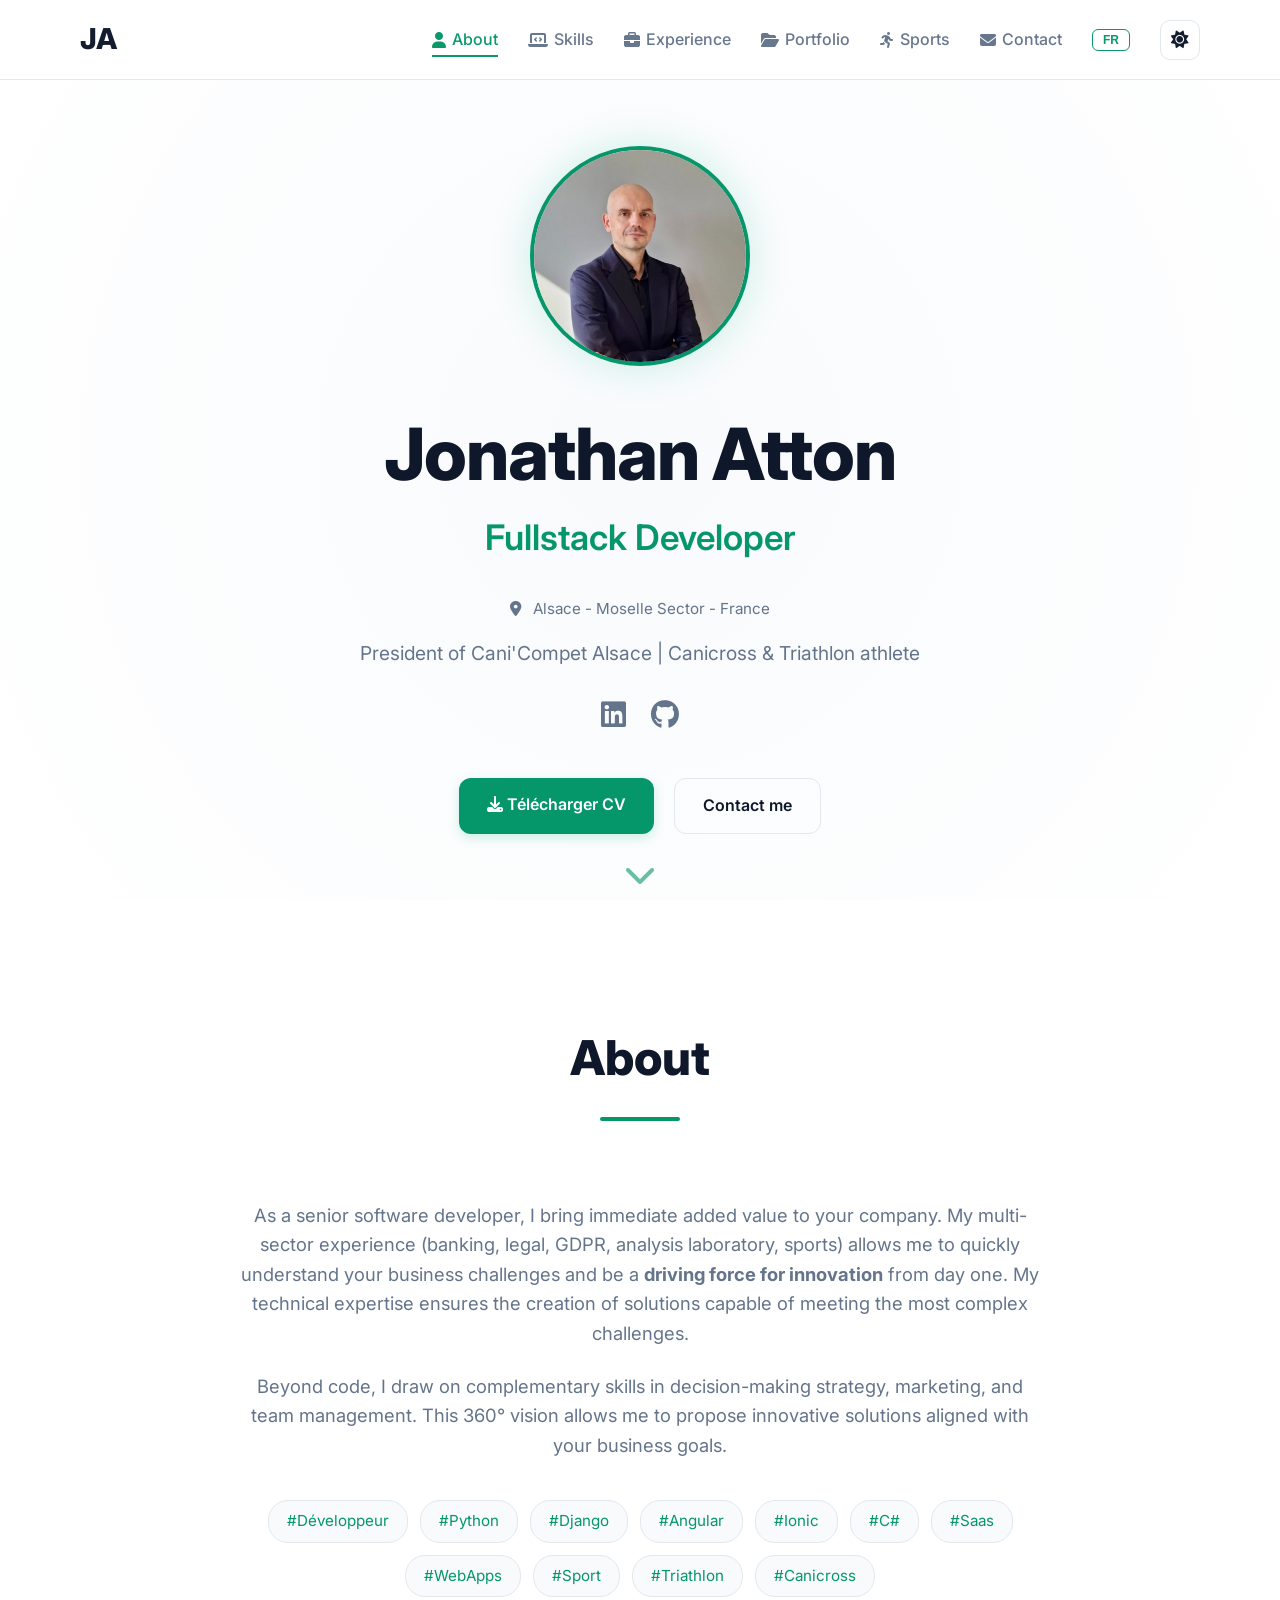
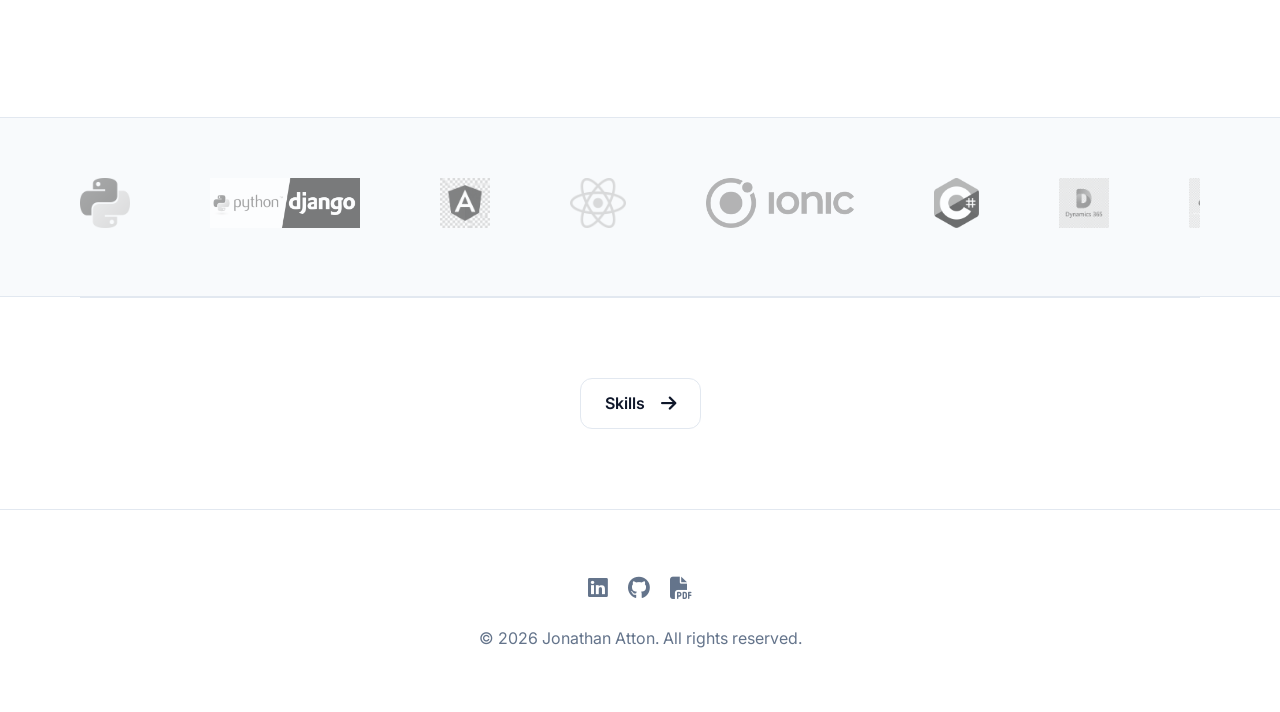
==== commit be672d3f: "Mobile bottom nav, scroll animation, and homepage text improvements Navigation mobile: - Add fixed b" ====
--- a/index.html
+++ b/index.html
@@ -103,8 +103,8 @@
                     <a href="mailto:jonathan.atton@gmail.com" class="btn btn-secondary" data-i18n="hero.contact">Me contacter</a>
                 </div>
 
-                <div class="scroll-indicator fade-in">
-                    <span></span>
+                <div class="scroll-indicator">
+                    <i class="fa-solid fa-chevron-down"></i>
                 </div>
             </div>
         </section>
@@ -115,17 +115,16 @@
                 <h2 class="section-title fade-in" data-i18n="about.title">À propos</h2>
                 <div class="about-content fade-in">
                     <p data-i18n="about.p1">
-                        En tant que développeur logiciel sénior, je suis prêt à apporter une valeur ajoutée immédiate à
-                        votre entreprise.
-                        Mon expérience multisectorielle (banque, juridique, RGPD, laboratoire d’analyses, sport) me
-                        permet de comprendre et de m’adapter rapidement à des contextes variés.
-                        Mon expertise technique assure la création de solutions logiciels capables de répondre aux défis
-                        les plus complexes.
+                        En tant que <strong>développeur logiciel sénior</strong>, j’apporte une <strong>valeur ajoutée
+                        immédiate</strong> à votre entreprise. Mon <strong>expérience multisectorielle</strong> (banque,
+                        juridique, RGPD, laboratoire d’analyses, sport) me permet de comprendre rapidement vos enjeux
+                        métier et d’être <strong>force de proposition</strong> dès le premier jour. Mon expertise
+                        technique assure la création de solutions capables de répondre aux défis les plus complexes.
                     </p>
                     <p data-i18n="about.p2">
-                        Au-delà du code, je mets à profit mes compétences complémentaires en matière de stratégie
-                        décisionnelle, de marketing et d’encadrement de projets & équipes pour assurer une gestion
-                        intégrée du cycle de vie produit.
+                        Au-delà du code, je m’appuie sur des compétences complémentaires en stratégie décisionnelle,
+                        marketing et encadrement d’équipes. Cette <strong>vision 360°</strong> me permet de proposer
+                        des solutions innovantes, cohérentes avec vos objectifs business.
                     </p>
                     <div class="tags">
                         <span class="tag">#Développeur</span>
--- a/style.css
+++ b/style.css
@@ -189,6 +189,20 @@
     font-weight: 500;
     position: relative;
     transition: color 0.3s ease;
+    display: flex;
+    align-items: center;
+    gap: 6px;
+}
+
+/* Hide icons on desktop, show only text */
+.nav-icon {
+    display: none;
+}
+
+/* Hide mobile utilities and mobile bottom nav on desktop */
+.mobile-utilities,
+.mobile-bottom-nav {
+    display: none;
 }
 
 .theme-toggle {
@@ -273,6 +287,7 @@
     text-align: center;
     padding-top: var(--header-height);
     background: radial-gradient(circle at 50% 50%, var(--bg-alt-color) 0%, var(--bg-color) 100%);
+    position: relative;
 }
 
 .hero-title {
@@ -358,54 +373,43 @@
 /* Scroll Indicator */
 .scroll-indicator {
     position: absolute;
-    bottom: 40px;
+    bottom: 10px;
     left: 50%;
     transform: translateX(-50%);
     display: flex;
     justify-content: center;
     align-items: center;
     cursor: pointer;
-}
-
-.scroll-indicator span {
-    display: block;
-    width: 24px;
-    height: 40px;
-    border: 2px solid var(--primary-color);
-    border-radius: 12px;
-    position: relative;
-    opacity: 0.7;
+    opacity: 0.6;
     transition: opacity 0.3s ease;
 }
 
-.scroll-indicator span::after {
-    content: '';
-    position: absolute;
-    top: 8px;
-    left: 50%;
-    transform: translateX(-50%);
-    width: 3px;
-    height: 8px;
-    background-color: var(--primary-color);
-    border-radius: 2px;
-    animation: scroll-bounce 2s infinite;
-}
-
-.scroll-indicator:hover span {
+.scroll-indicator.hidden {
+    opacity: 0 !important;
+    pointer-events: none;
+}
+
+.scroll-indicator i {
+    font-size: 2rem;
+    color: var(--primary-color);
+    animation: scroll-bounce 3s ease-in-out infinite;
+    transition: opacity 0.3s ease;
+}
+
+.scroll-indicator:hover {
     opacity: 1;
 }
 
+.scroll-indicator:hover i {
+    opacity: 1;
+}
+
 @keyframes scroll-bounce {
-    0% {
-        opacity: 1;
-        transform: translateX(-50%) translateY(0);
+    0%, 100% {
+        transform: translateY(0);
     }
     50% {
-        opacity: 1;
-    }
-    100% {
-        opacity: 0;
-        transform: translateX(-50%) translateY(12px);
+        transform: translateY(12px);
     }
 }
 
@@ -1022,9 +1026,65 @@
         padding: 0 15px;
     }
 
+    /* Hero section optimizations for mobile */
+    .hero {
+        min-height: auto;
+        padding-top: var(--header-height);
+        padding-bottom: 40px;
+    }
+
+    .hero-img {
+        width: 140px;
+        height: 140px;
+    }
+
+    .hero-img-container {
+        margin-bottom: 20px;
+    }
+
+    .hero-title {
+        font-size: 2.2rem;
+        margin-bottom: 0.5rem;
+    }
+
+    .hero-subtitle {
+        font-size: 1.3rem;
+        margin-bottom: 1rem;
+    }
+
+    .hero-location {
+        font-size: 0.85rem;
+        margin-bottom: 0.75rem;
+    }
+
+    .hero-text {
+        font-size: 0.95rem;
+        margin: 0 auto 1rem;
+    }
+
+    .hero-socials {
+        gap: 15px;
+        margin-bottom: 1.5rem;
+    }
+
+    .hero-socials a {
+        font-size: 1.5rem;
+    }
+
+    .hero-actions {
+        gap: 12px;
+        flex-direction: column;
+    }
+
+    .btn {
+        width: 100%;
+        padding: 12px 16px;
+        font-size: 0.9rem;
+    }
+
     .header {
         height: auto;
-        min-height: var(--header-height);
+        min-height: 60px;
         display: flex;
         align-items: center;
     }
@@ -1032,6 +1092,7 @@
     .header-container {
         flex-direction: row;
         justify-content: space-between;
+        align-items: center;
         width: 100%;
         gap: 15px;
     }
@@ -1041,48 +1102,109 @@
         flex-shrink: 0;
     }
 
+    /* Show mobile utilities on the top header */
+    .mobile-utilities {
+        display: flex;
+        align-items: center;
+        gap: 10px;
+    }
+
+    /* Hide utility items inside the bottom nav-list (lang, theme) */
+    .header-utility {
+        display: none;
+    }
+
+    /* Hide desktop nav on mobile */
     .nav {
-        position: static;
-        height: auto;
-        width: auto;
-        background: transparent;
-        padding-top: 0;
+        display: none;
+    }
+
+    /* Show mobile bottom navigation */
+    .mobile-bottom-nav {
         display: block;
-        overflow-x: auto;
-        scrollbar-width: none;
-        -ms-overflow-style: none;
-        flex-grow: 1;
-    }
-
-    .nav::-webkit-scrollbar {
+        position: fixed;
+        bottom: 0;
+        left: 0;
+        width: 100%;
+        height: 64px;
+        background: var(--bg-color);
+        border-top: 1px solid var(--card-border);
+        z-index: 1000;
+    }
+
+    .mobile-bottom-nav-list {
+        display: flex;
+        flex-direction: row;
+        justify-content: space-around;
+        align-items: center;
+        gap: 0;
+        padding: 0;
+        margin: 0;
+        height: 100%;
+        width: 100%;
+        list-style: none;
+    }
+
+    .mobile-bottom-nav-list li {
+        flex: 1;
+        height: 100%;
+    }
+
+    .mobile-nav-link {
+        flex-direction: column;
+        align-items: center;
+        justify-content: center;
+        gap: 4px;
+        font-size: 0.65rem;
+        height: 100%;
+        width: 100%;
+        padding: 6px 0;
+        color: var(--text-muted);
+        text-decoration: none;
+        display: flex;
+        transition: color 0.3s ease;
+    }
+
+    /* Show icons inside mobile bottom nav */
+    .mobile-bottom-nav .nav-icon {
+        display: block;
+        font-size: 1.25rem;
+    }
+
+    /* Hide underline animation on mobile nav links */
+    .mobile-nav-link::after {
         display: none;
     }
 
-    .nav-list {
-        flex-direction: row;
-        justify-content: flex-end;
-        align-items: center;
-        gap: 12px;
-        padding: 10px 0;
-        min-width: max-content;
-    }
-
-    .nav-link {
-        font-size: 0.8rem;
-        white-space: nowrap;
+    .mobile-nav-link.active {
+        color: var(--primary-color);
+    }
+
+    .mobile-nav-link.active .nav-icon {
+        transform: translateY(-2px);
     }
 
     .lang-btn {
-        padding: 3px 6px;
-        font-size: 0.7rem;
-        min-width: 30px;
+        padding: 3px 8px;
+        font-size: 0.75rem;
+        min-width: 32px;
     }
 
     .theme-toggle {
-        width: 32px;
-        height: 32px;
-        font-size: 0.9rem;
+        width: 36px;
+        height: 36px;
+        font-size: 1rem;
         border-radius: 8px;
+    }
+
+    /* Add bottom padding to body for fixed bottom nav */
+    body {
+        padding-bottom: 64px;
+    }
+
+    /* Adjust footer to not be hidden by bottom nav */
+    .footer {
+        margin-bottom: 0;
     }
 
     .hero-title {
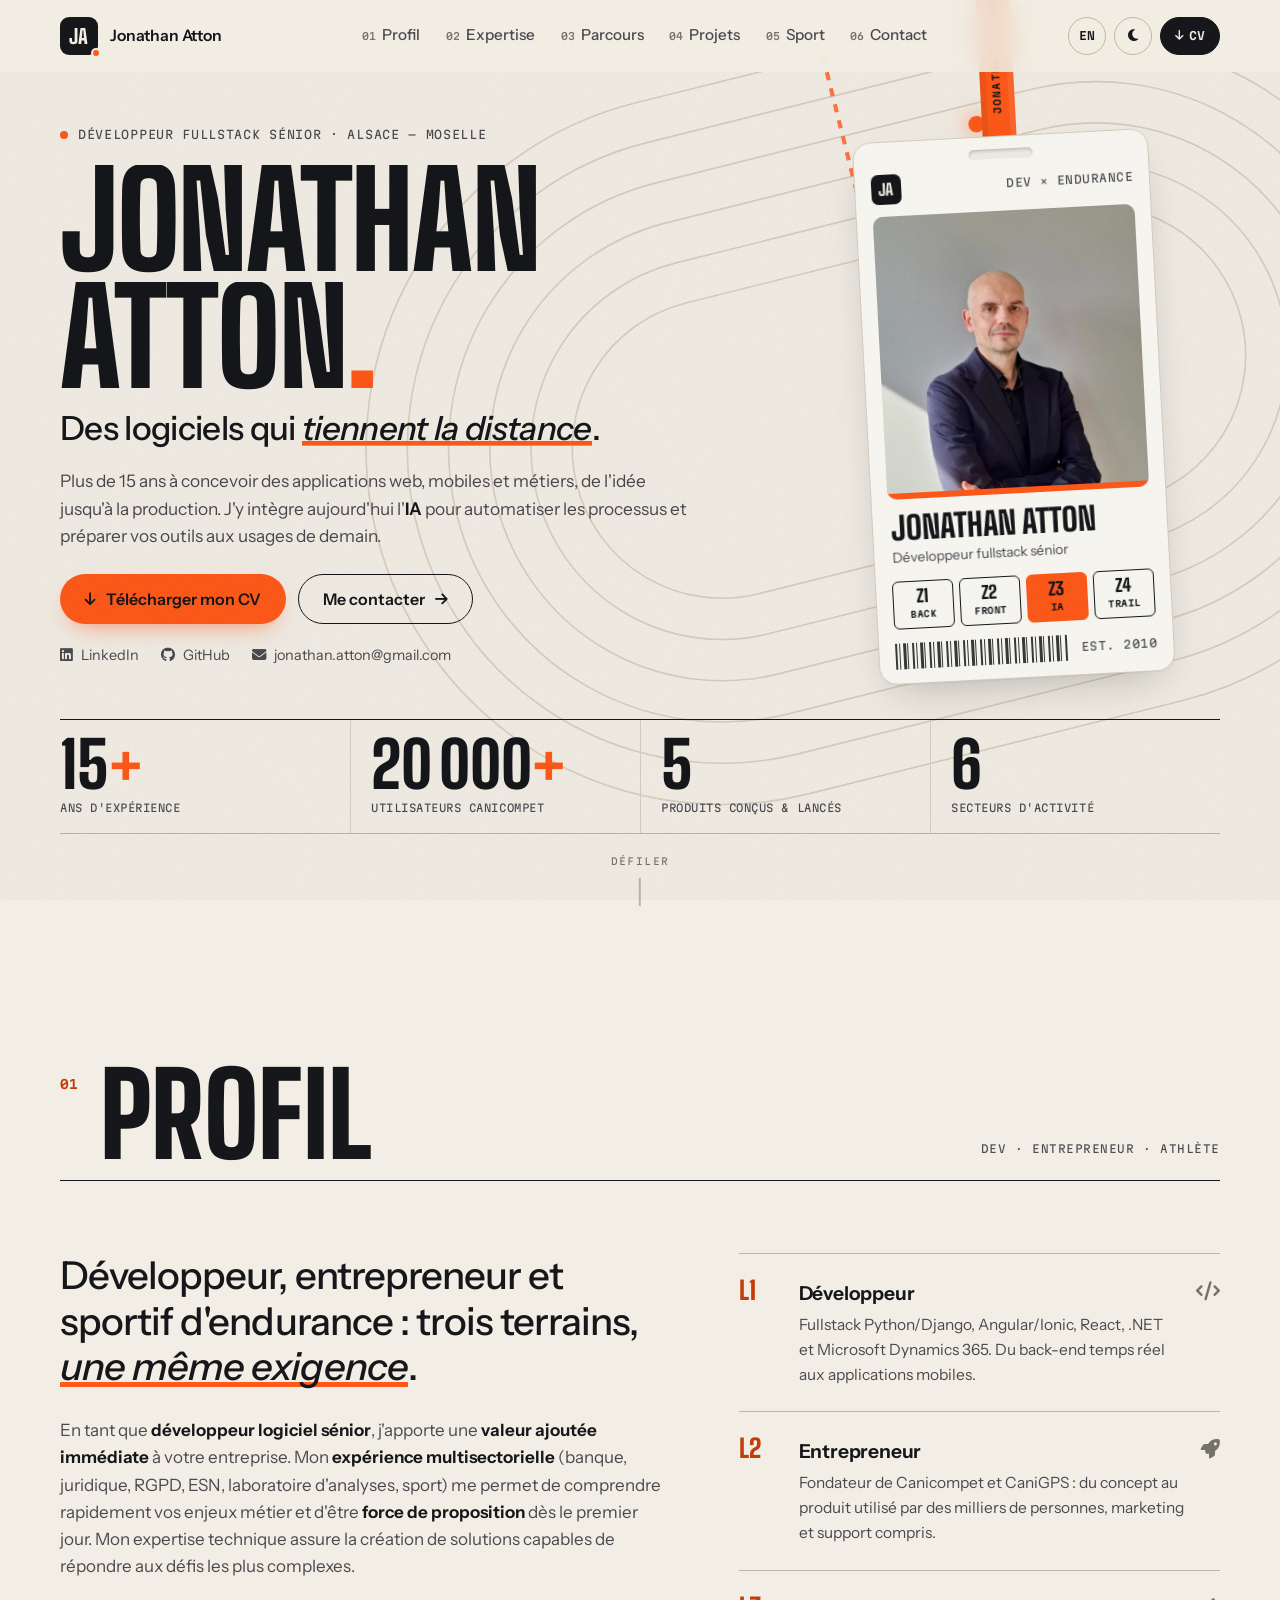
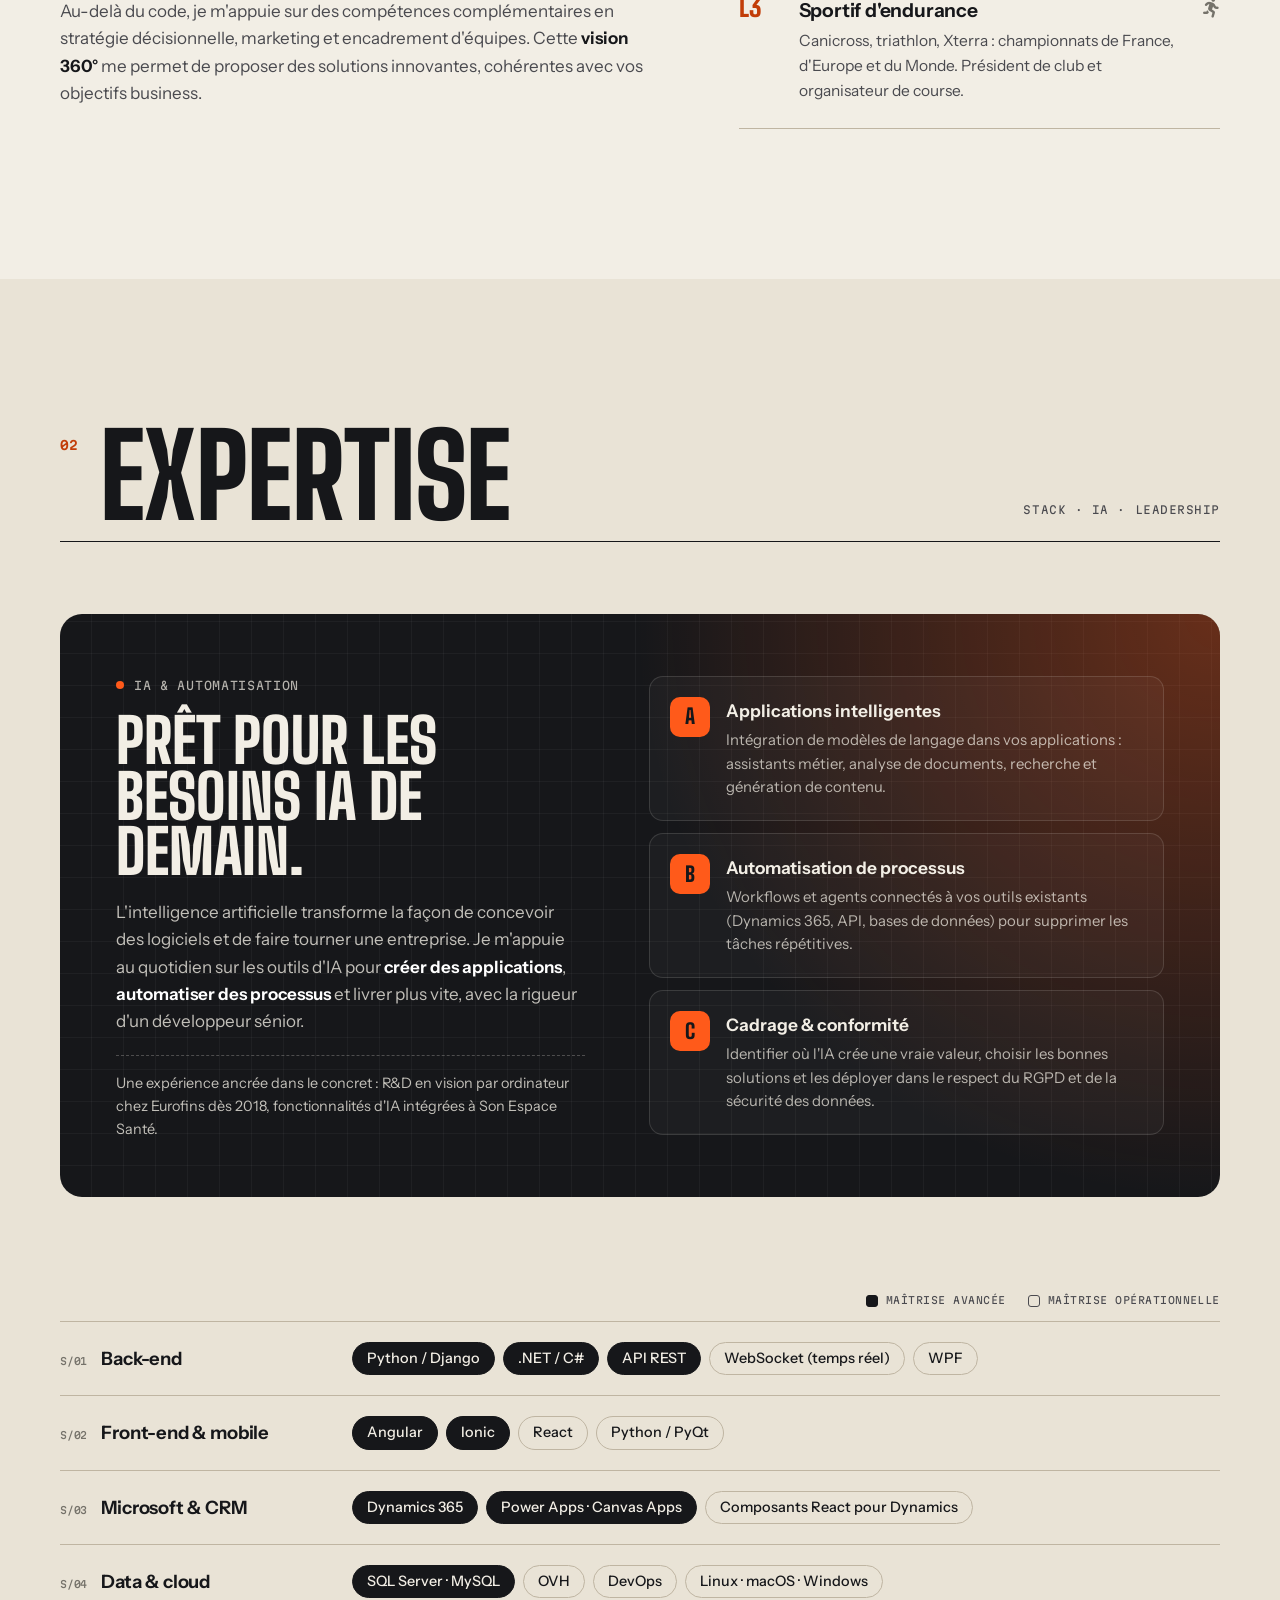
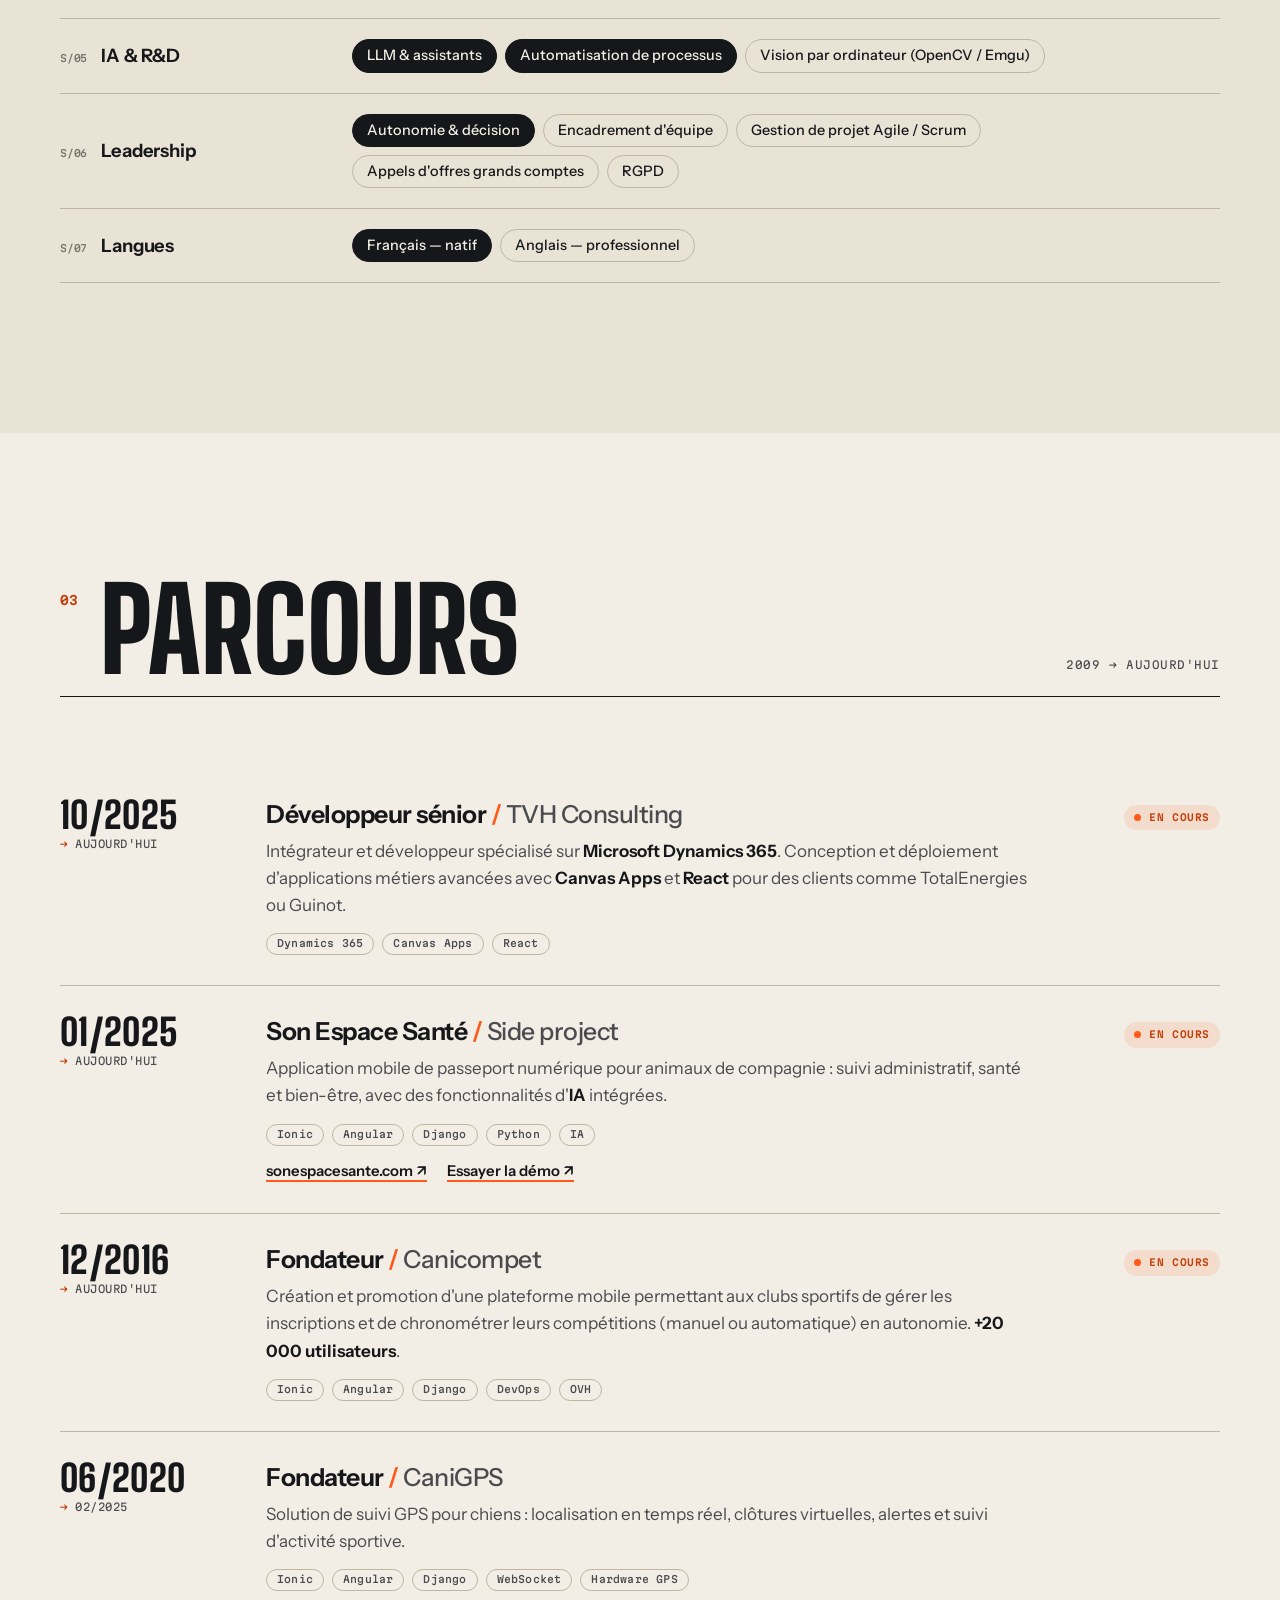
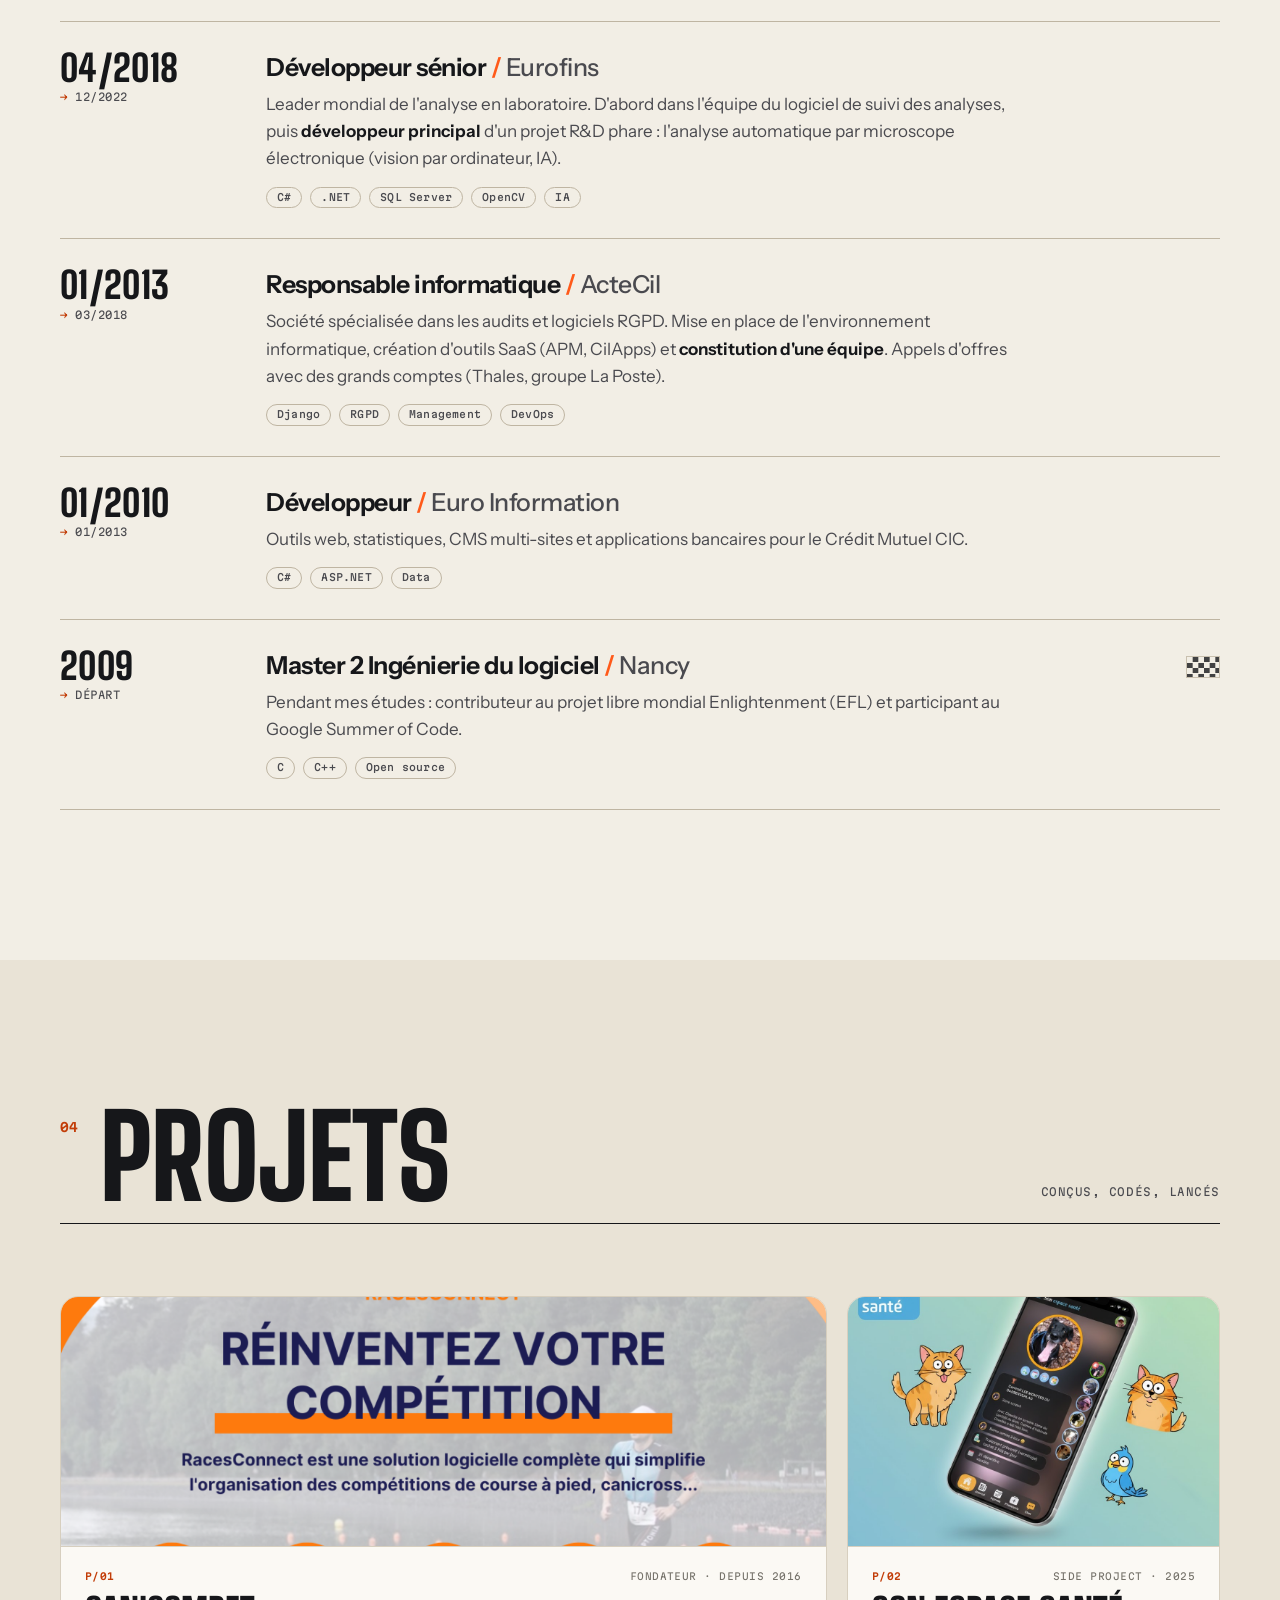
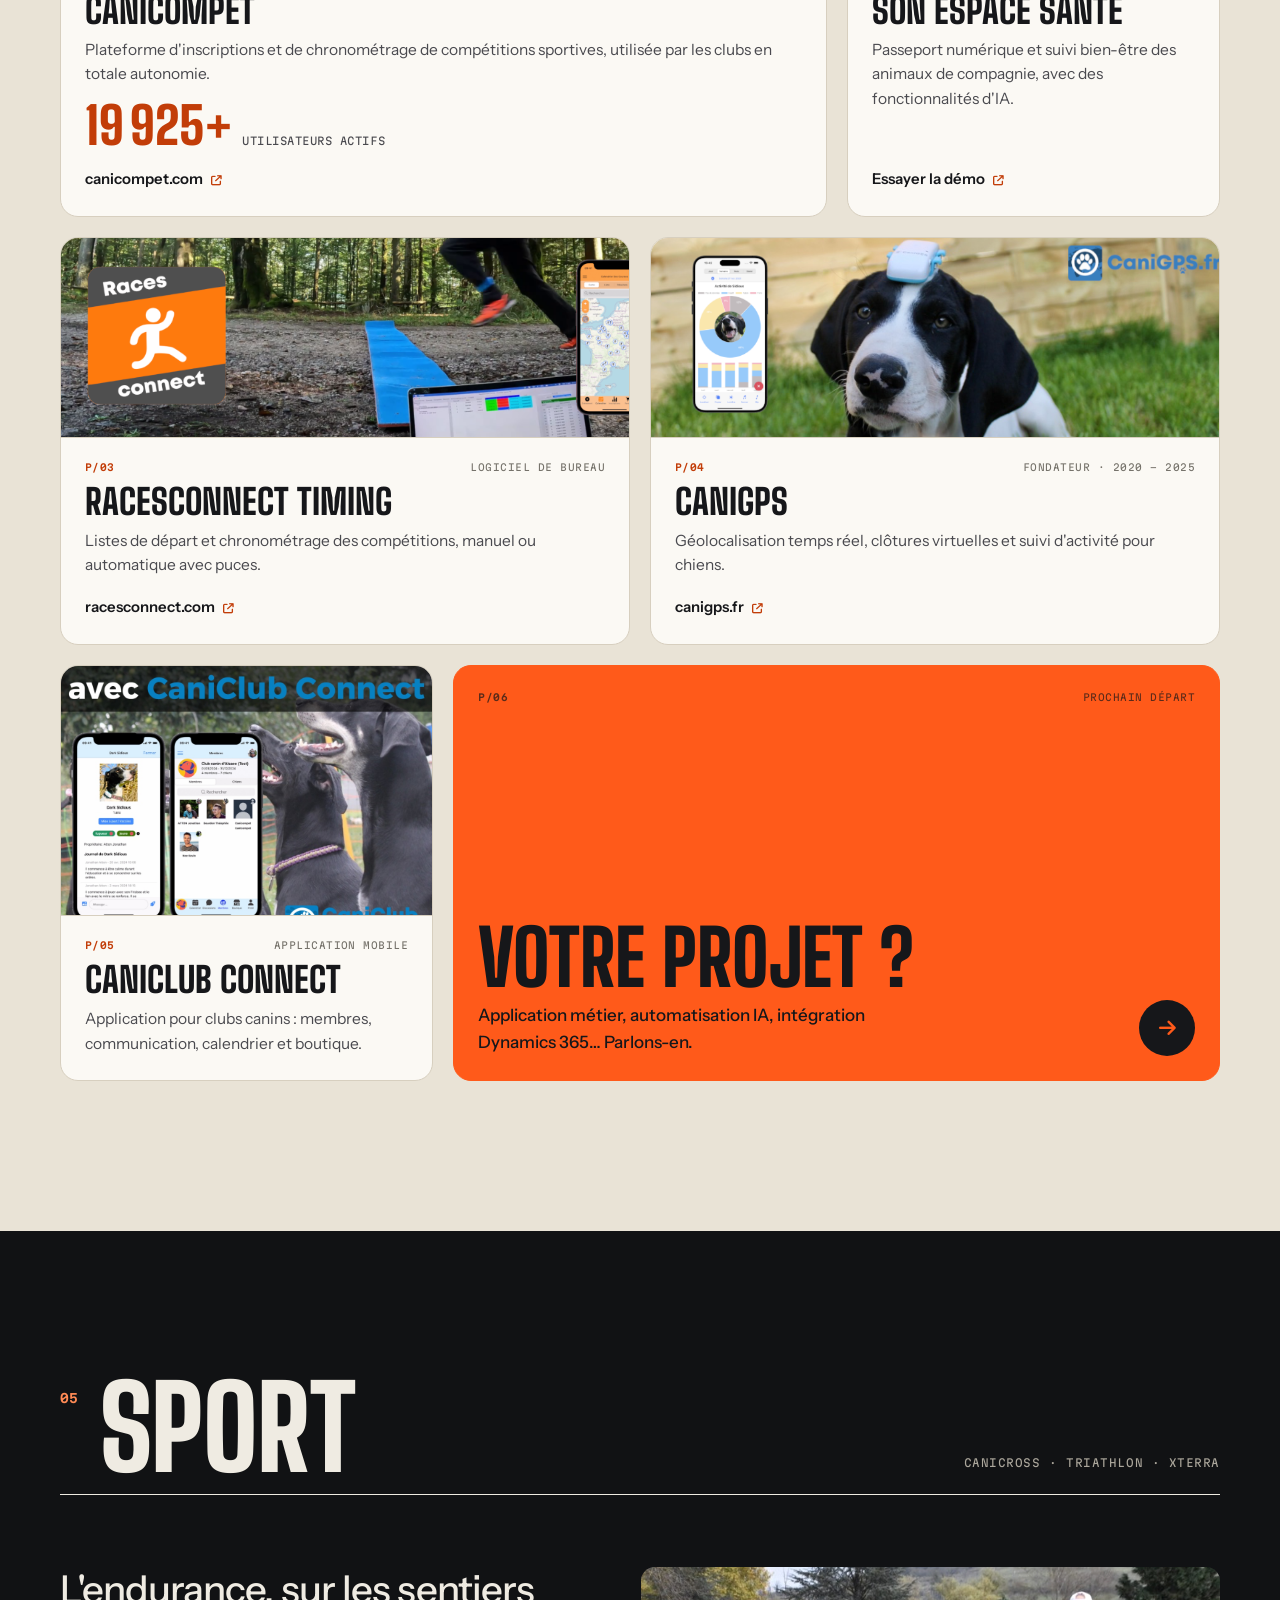
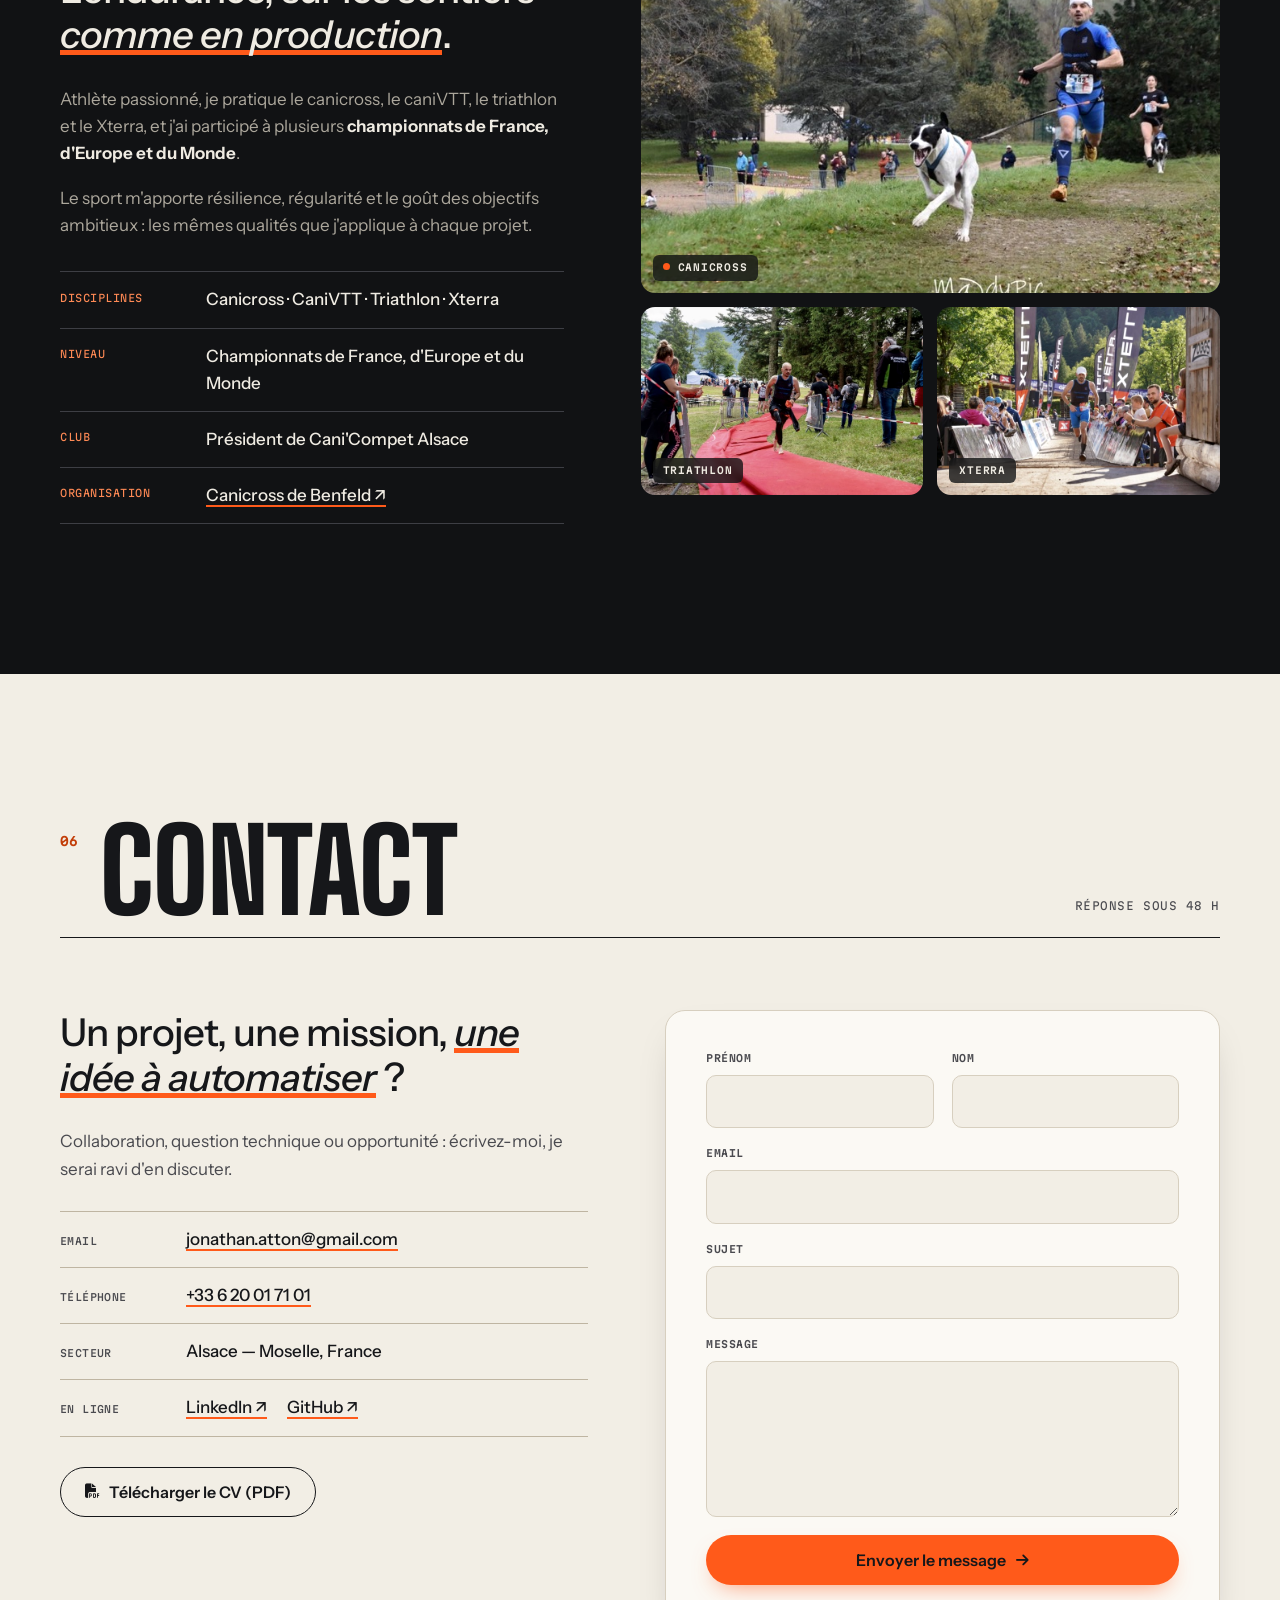
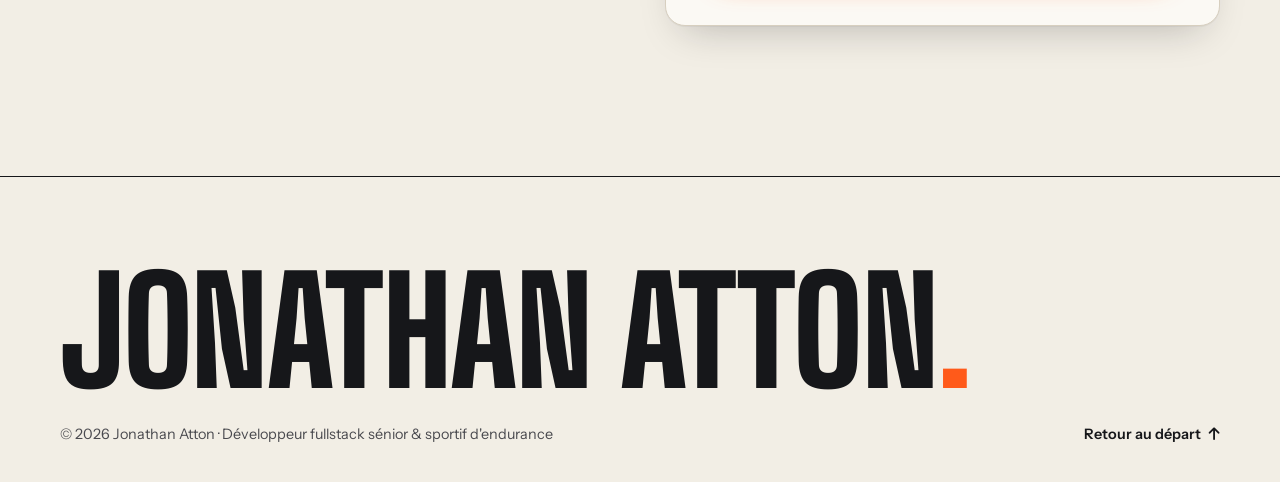
==== commit 1a66488b: "Refonte complète du site : page unique dev × sport × IA - Nouvelle page unique (Profil, Expertise, P" ====
--- a/index.html
+++ b/index.html
@@ -3,180 +3,695 @@
 
 <head>
     <meta charset="UTF-8">
-    <meta name="viewport" content="width=device-width, initial-scale=1.0">
-    <meta name="description" content="Développeur Fullstack senior avec 15+ ans d'expérience. Expert Python/Django, Angular, React. Fondateur de Canicompet (20k+ utilisateurs).">
-    <meta name="keywords" content="Jonathan Atton, Développeur, Fullstack, Python, Django, Angular, React, Alsace">
+    <meta name="viewport" content="width=device-width, initial-scale=1.0, viewport-fit=cover">
+    <title>Jonathan Atton — Développeur fullstack sénior & sportif d'endurance</title>
+    <meta name="description" content="Développeur fullstack sénior (15+ ans) : Python/Django, Angular/Ionic, React, .NET, Microsoft Dynamics 365. Applications, automatisation de processus et intégration de l'IA. Fondateur de Canicompet (20 000+ utilisateurs), sportif d'endurance.">
     <meta name="author" content="Jonathan Atton">
+    <meta name="theme-color" content="#f2eee5" media="(prefers-color-scheme: light)">
+    <meta name="theme-color" content="#111214" media="(prefers-color-scheme: dark)">
 
     <!-- Open Graph -->
     <meta property="og:type" content="profile">
-    <meta property="og:title" content="Jonathan Atton - Développeur Fullstack">
-    <meta property="og:description" content="Senior Developer | Fullstack | Python, Django, Angular, React | Fondateur Canicompet">
-    <meta property="og:url" content="https://jonathanatton.com">
+    <meta property="og:title" content="Jonathan Atton — Développeur fullstack sénior">
+    <meta property="og:description" content="Des logiciels qui tiennent la distance. Fullstack Python/Django, Angular, React, Dynamics 365 — IA & automatisation de processus. Fondateur de Canicompet.">
+    <meta property="og:url" content="https://jonathanatton.com/">
     <meta property="og:image" content="https://jonathanatton.com/images/jonathan_atton_profile.jpg">
-    <meta property="og:site_name" content="Jonathan Atton Portfolio">
+    <meta property="og:site_name" content="Jonathan Atton">
+    <meta property="og:locale" content="fr_FR">
 
     <!-- Twitter Card -->
     <meta name="twitter:card" content="summary_large_image">
-    <meta name="twitter:title" content="Jonathan Atton - Développeur Fullstack">
-    <meta name="twitter:description" content="Senior Developer | Fullstack | Python, Django, Angular, React">
+    <meta name="twitter:title" content="Jonathan Atton — Développeur fullstack sénior">
+    <meta name="twitter:description" content="Des logiciels qui tiennent la distance. Fullstack, IA & automatisation, sportif d'endurance.">
     <meta name="twitter:image" content="https://jonathanatton.com/images/jonathan_atton_profile.jpg">
 
-    <!-- Favicon -->
+    <link rel="canonical" href="https://jonathanatton.com/">
     <link rel="icon" href="favicon.svg" type="image/svg+xml">
     <link rel="apple-touch-icon" href="favicon.svg">
 
-    <!-- Canonical -->
-    <link rel="canonical" href="https://jonathanatton.com">
-
-    <title>Jonathan Atton - Développeur Fullstack</title>
+    <!-- Theme + JS flag before first paint (avoids flashes) -->
+    <script>
+        (function () {
+            var d = document.documentElement;
+            d.classList.add('js');
+            var t = null;
+            try { t = localStorage.getItem('theme'); } catch (e) { }
+            if (t !== 'light' && t !== 'dark') {
+                t = window.matchMedia && window.matchMedia('(prefers-color-scheme: dark)').matches ? 'dark' : 'light';
+            }
+            d.setAttribute('data-theme', t);
+        })();
+    </script>
+
     <link rel="preconnect" href="https://fonts.googleapis.com">
     <link rel="preconnect" href="https://fonts.gstatic.com" crossorigin>
-    <link href="https://fonts.googleapis.com/css2?family=Inter:wght@300;400;600;700&display=swap" rel="stylesheet">
+    <link href="https://fonts.googleapis.com/css2?family=Big+Shoulders:opsz,wght@10..72,600..900&family=Instrument+Sans:ital,wght@0,400..700;1,400..700&family=Martian+Mono:wght@400..600&display=swap" rel="stylesheet">
+    <link rel="stylesheet" href="https://cdnjs.cloudflare.com/ajax/libs/font-awesome/6.5.1/css/all.min.css">
     <link rel="stylesheet" href="style.css">
-    <link rel="stylesheet" href="print.css">
-    <link rel="stylesheet" href="https://cdnjs.cloudflare.com/ajax/libs/font-awesome/6.5.1/css/all.min.css">
-
-    <!-- JSON-LD Schema.org Person -->
+
     <script type="application/ld+json">
     {
       "@context": "https://schema.org",
       "@type": "Person",
       "name": "Jonathan Atton",
-      "jobTitle": "Senior Fullstack Developer",
-      "url": "https://jonathanatton.com",
+      "jobTitle": "Développeur fullstack sénior",
+      "url": "https://jonathanatton.com/",
       "image": "https://jonathanatton.com/images/jonathan_atton_profile.jpg",
+      "email": "mailto:jonathan.atton@gmail.com",
+      "telephone": "+33620017101",
+      "address": { "@type": "PostalAddress", "addressRegion": "Alsace - Moselle", "addressCountry": "FR" },
       "sameAs": [
         "https://www.linkedin.com/in/jonathan-atton-4286495b/",
         "https://github.com/Watchwolf"
       ],
-      "contact": {
-        "@type": "ContactPoint",
-        "contactType": "Professional Contact",
-        "email": "jonathan.atton@gmail.com",
-        "telephone": "+33620017101"
-      },
+      "alumniOf": { "@type": "CollegeOrUniversity", "name": "Université de Nancy — Master 2 Ingénierie du logiciel" },
+      "worksFor": { "@type": "Organization", "name": "TVH Consulting" },
       "knowsAbout": [
-        "Python", "Django", "Angular", "React", "C#", ".NET",
-        "SQL", "Microsoft Dynamics", "PowerApps", "WebSocket",
-        "Full-stack Development", "Team Leadership", "Agile"
-      ],
-      "worksFor": {
-        "@type": "Organization",
-        "name": "TVH Consulting"
-      }
+        "Python", "Django", "Angular", "Ionic", "React", "C#", ".NET", "SQL",
+        "Microsoft Dynamics 365", "Power Apps", "WebSocket",
+        "Intelligence artificielle", "Automatisation de processus", "Intégration de LLM",
+        "RGPD", "Gestion de projet Agile", "Canicross", "Triathlon"
+      ]
     }
     </script>
 </head>
 
 <body>
-
-    <header class="header"></header>
-
-    <main>
-        <!-- Hero Section -->
-        <section id="hero" class="hero">
-            <div class="container hero-content">
-                <div class="hero-img-container fade-in">
-                    <img src="images/jonathan_atton_profile.jpg"
-                        alt="Jonathan Atton - Développeur Fullstack" class="hero-img">
-                </div>
-                <h1 class="hero-title fade-in" data-i18n="hero.title">Jonathan Atton</h1>
-                <h2 class="hero-subtitle fade-in" data-i18n="hero.subtitle">Développeur Fullstack</h2>
-                <p class="hero-location fade-in"><i class="fa-solid fa-location-dot"></i> <span
-                        data-i18n="hero.location">Secteur Alsace - Moselle -
-                        France</span></p>
-                <p class="hero-text fade-in" data-i18n="hero.text">Président Cani'Compet Alsace | Sportif canicross &
-                    triathlon</p>
-
-                <div class="hero-socials fade-in">
-                    <a href="https://www.linkedin.com/in/jonathan-atton-4286495b/" target="_blank" rel="noopener noreferrer" aria-label="LinkedIn"><i
-                            class="fa-brands fa-linkedin"></i></a>
-                    <a href="https://github.com/Watchwolf" target="_blank" rel="noopener noreferrer" aria-label="GitHub"><i
-                            class="fa-brands fa-github"></i></a>
-                </div>
-
-                <div class="hero-actions fade-in">
-                    <a href="Jonathan-Atton-CV.pdf" target="_blank" rel="noopener noreferrer" class="btn btn-primary" download>
-                        <i class="fa-solid fa-download"></i> Télécharger CV
+    <a class="skip-link" href="#main" data-i18n="a11y.skip">Aller au contenu</a>
+    <div class="progress" aria-hidden="true"><span></span></div>
+
+    <!-- ============ HEADER ============ -->
+    <header class="site-header">
+        <div class="wrap header-inner">
+            <a href="#top" class="brand" aria-label="Jonathan Atton — accueil">
+                <span class="brand-mark">JA</span>
+                <span class="brand-name">Jonathan Atton</span>
+            </a>
+
+            <nav class="main-nav" aria-label="Navigation principale">
+                <ul>
+                    <li><a href="#profil" data-nav="profil"><span class="nav-num">01</span><span data-i18n="nav.profil">Profil</span></a></li>
+                    <li><a href="#expertise" data-nav="expertise"><span class="nav-num">02</span><span data-i18n="nav.expertise">Expertise</span></a></li>
+                    <li><a href="#parcours" data-nav="parcours"><span class="nav-num">03</span><span data-i18n="nav.parcours">Parcours</span></a></li>
+                    <li><a href="#projets" data-nav="projets"><span class="nav-num">04</span><span data-i18n="nav.projets">Projets</span></a></li>
+                    <li><a href="#sport" data-nav="sport"><span class="nav-num">05</span><span data-i18n="nav.sport">Sport</span></a></li>
+                    <li><a href="#contact" data-nav="contact"><span class="nav-num">06</span><span data-i18n="nav.contact">Contact</span></a></li>
+                </ul>
+            </nav>
+
+            <div class="header-tools">
+                <button type="button" class="tool-btn lang-btn" aria-label="Switch to English">EN</button>
+                <button type="button" class="tool-btn theme-btn" aria-label="Changer de thème">
+                    <i class="fa-solid fa-moon" aria-hidden="true"></i>
+                    <i class="fa-solid fa-sun" aria-hidden="true"></i>
+                </button>
+                <a class="tool-btn cv-btn" href="Jonathan-Atton-CV.pdf" download>
+                    <i class="fa-solid fa-arrow-down" aria-hidden="true"></i><span data-i18n="header.cv">CV</span>
+                </a>
+            </div>
+        </div>
+    </header>
+
+    <main id="main">
+
+        <!-- ============ HERO ============ -->
+        <section id="top" class="hero">
+            <svg class="hero-track" viewBox="0 0 800 520" aria-hidden="true" focusable="false">
+                <g fill="none" stroke="currentColor" stroke-width="1.2">
+                    <rect x="1" y="1" width="798" height="518" rx="259" />
+                    <rect x="31" y="31" width="738" height="458" rx="229" />
+                    <rect x="61" y="61" width="678" height="398" rx="199" />
+                    <rect x="91" y="91" width="618" height="338" rx="169" />
+                    <rect x="121" y="121" width="558" height="278" rx="139" />
+                    <rect x="151" y="151" width="498" height="218" rx="109" />
+                </g>
+                <line class="hero-track-finish" x1="400" y1="1" x2="400" y2="151" />
+                <path id="lane" d="M260,76 H540 A184,184 0 0 1 540,444 H260 A184,184 0 0 1 260,76 Z" fill="none" stroke="none" />
+                <circle class="hero-track-runner" r="6">
+                    <animateMotion dur="22s" repeatCount="indefinite" rotate="auto">
+                        <mpath href="#lane" />
+                    </animateMotion>
+                </circle>
+            </svg>
+
+            <div class="wrap hero-grid">
+                <div class="hero-copy">
+                    <p class="kicker hero-in" style="--d:0">
+                        <span class="dot" aria-hidden="true"></span>
+                        <span data-i18n="hero.kicker">Développeur fullstack sénior · Alsace — Moselle</span>
+                    </p>
+
+                    <h1 class="hero-name" aria-label="Jonathan Atton">
+                        <span class="line"><span class="hero-in" style="--d:1">Jonathan</span></span>
+                        <span class="line"><span class="hero-in" style="--d:2">Atton<span class="accent-dot">.</span></span></span>
+                    </h1>
+
+                    <p class="hero-tagline hero-in" style="--d:3" data-i18n="hero.tagline">Des logiciels qui <em>tiennent la distance</em>.</p>
+
+                    <p class="hero-lead hero-in" style="--d:4" data-i18n="hero.lead">Plus de 15 ans à concevoir des applications web, mobiles et métiers, de l'idée jusqu'à la production. J'y intègre aujourd'hui l'<strong>IA</strong> pour automatiser les processus et préparer vos outils aux usages de demain.</p>
+
+                    <div class="hero-actions hero-in" style="--d:5">
+                        <a class="btn btn-primary" href="Jonathan-Atton-CV.pdf" download>
+                            <i class="fa-solid fa-arrow-down" aria-hidden="true"></i>
+                            <span data-i18n="hero.cv">Télécharger mon CV</span>
+                        </a>
+                        <a class="btn btn-ghost" href="#contact">
+                            <span data-i18n="hero.contact">Me contacter</span>
+                            <i class="fa-solid fa-arrow-right" aria-hidden="true"></i>
+                        </a>
+                    </div>
+
+                    <ul class="hero-social hero-in" style="--d:6">
+                        <li><a href="https://www.linkedin.com/in/jonathan-atton-4286495b/" target="_blank" rel="noopener noreferrer"><i class="fa-brands fa-linkedin" aria-hidden="true"></i>LinkedIn</a></li>
+                        <li><a href="https://github.com/Watchwolf" target="_blank" rel="noopener noreferrer"><i class="fa-brands fa-github" aria-hidden="true"></i>GitHub</a></li>
+                        <li><a href="mailto:jonathan.atton@gmail.com"><i class="fa-solid fa-envelope" aria-hidden="true"></i>jonathan.atton@gmail.com</a></li>
+                    </ul>
+                </div>
+
+                <!-- Accreditation badge -->
+                <div class="hero-badge">
+                    <div class="lanyard">
+                        <div class="strap" aria-hidden="true"><span>JONATHAN ATTON · DEV × ENDURANCE · JONATHAN ATTON · DEV × ENDURANCE ·</span></div>
+                        <figure class="badge">
+                            <div class="badge-slot" aria-hidden="true"></div>
+                            <div class="badge-top">
+                                <span class="badge-mark">JA</span>
+                                <span class="mono">DEV × ENDURANCE</span>
+                            </div>
+                            <div class="badge-photo">
+                                <img src="images/jonathan_atton_profile.jpg" alt="Portrait de Jonathan Atton" width="375" height="440">
+                            </div>
+                            <figcaption>
+                                <span class="badge-name">Jonathan Atton</span>
+                                <span class="badge-role" data-i18n="badge.role">Développeur fullstack sénior</span>
+                            </figcaption>
+                            <ul class="badge-zones" aria-label="Domaines">
+                                <li><b>Z1</b>BACK</li>
+                                <li><b>Z2</b>FRONT</li>
+                                <li><b>Z3</b><span data-i18n="badge.ai">IA</span></li>
+                                <li><b>Z4</b>TRAIL</li>
+                            </ul>
+                            <div class="badge-foot">
+                                <span class="barcode" aria-hidden="true"></span>
+                                <span class="mono">EST. 2010</span>
+                            </div>
+                        </figure>
+                    </div>
+                </div>
+            </div>
+
+            <div class="wrap">
+                <dl class="timing-board">
+                    <div class="tb-cell reveal">
+                        <dt data-i18n="stats.years">ans d'expérience</dt>
+                        <dd><span data-count="15">15</span><span class="plus">+</span></dd>
+                    </div>
+                    <div class="tb-cell reveal" style="--d:1">
+                        <dt data-i18n="stats.users">utilisateurs Canicompet</dt>
+                        <dd><span data-count="20000">20 000</span><span class="plus">+</span></dd>
+                    </div>
+                    <div class="tb-cell reveal" style="--d:2">
+                        <dt data-i18n="stats.products">produits conçus &amp; lancés</dt>
+                        <dd><span data-count="5">5</span></dd>
+                    </div>
+                    <div class="tb-cell reveal" style="--d:3">
+                        <dt data-i18n="stats.sectors">secteurs d'activité</dt>
+                        <dd><span data-count="6">6</span></dd>
+                    </div>
+                </dl>
+            </div>
+
+            <a href="#profil" class="scroll-cue" aria-label="Défiler vers le profil">
+                <span data-i18n="hero.scroll">Défiler</span>
+                <i aria-hidden="true"></i>
+            </a>
+        </section>
+
+        <!-- ============ 01 PROFIL ============ -->
+        <section id="profil" class="section">
+            <div class="wrap">
+                <header class="sec-head reveal">
+                    <span class="sec-num">01</span>
+                    <h2 class="sec-title" data-i18n="profil.title">Profil</h2>
+                    <span class="sec-meta" data-i18n="profil.meta">Dev · Entrepreneur · Athlète</span>
+                </header>
+
+                <div class="profil-grid">
+                    <div class="profil-text">
+                        <p class="statement reveal" data-i18n="profil.statement">Développeur, entrepreneur et sportif d'endurance : trois terrains, <em>une même exigence</em>.</p>
+                        <p class="reveal" data-i18n="profil.p1">En tant que <strong>développeur logiciel sénior</strong>, j'apporte une <strong>valeur ajoutée immédiate</strong> à votre entreprise. Mon <strong>expérience multisectorielle</strong> (banque, juridique, RGPD, ESN, laboratoire d'analyses, sport) me permet de comprendre rapidement vos enjeux métier et d'être <strong>force de proposition</strong> dès le premier jour. Mon expertise technique assure la création de solutions capables de répondre aux défis les plus complexes.</p>
+                        <p class="reveal" data-i18n="profil.p2">Au-delà du code, je m'appuie sur des compétences complémentaires en stratégie décisionnelle, marketing et encadrement d'équipes. Cette <strong>vision 360°</strong> me permet de proposer des solutions innovantes, cohérentes avec vos objectifs business.</p>
+                    </div>
+
+                    <ol class="lanes">
+                        <li class="lane reveal">
+                            <span class="lane-num">L1</span>
+                            <div>
+                                <h3 data-i18n="profil.l1.title">Développeur</h3>
+                                <p data-i18n="profil.l1.text">Fullstack Python/Django, Angular/Ionic, React, .NET et Microsoft Dynamics 365. Du back-end temps réel aux applications mobiles.</p>
+                            </div>
+                            <i class="fa-solid fa-code" aria-hidden="true"></i>
+                        </li>
+                        <li class="lane reveal" style="--d:1">
+                            <span class="lane-num">L2</span>
+                            <div>
+                                <h3 data-i18n="profil.l2.title">Entrepreneur</h3>
+                                <p data-i18n="profil.l2.text">Fondateur de Canicompet et CaniGPS : du concept au produit utilisé par des milliers de personnes, marketing et support compris.</p>
+                            </div>
+                            <i class="fa-solid fa-rocket" aria-hidden="true"></i>
+                        </li>
+                        <li class="lane reveal" style="--d:2">
+                            <span class="lane-num">L3</span>
+                            <div>
+                                <h3 data-i18n="profil.l3.title">Sportif d'endurance</h3>
+                                <p data-i18n="profil.l3.text">Canicross, triathlon, Xterra : championnats de France, d'Europe et du Monde. Président de club et organisateur de course.</p>
+                            </div>
+                            <i class="fa-solid fa-person-running" aria-hidden="true"></i>
+                        </li>
+                    </ol>
+                </div>
+            </div>
+        </section>
+
+        <!-- ============ 02 EXPERTISE ============ -->
+        <section id="expertise" class="section section-alt">
+            <div class="wrap">
+                <header class="sec-head reveal">
+                    <span class="sec-num">02</span>
+                    <h2 class="sec-title" data-i18n="expertise.title">Expertise</h2>
+                    <span class="sec-meta" data-i18n="expertise.meta">Stack · IA · Leadership</span>
+                </header>
+
+                <!-- IA block -->
+                <div class="ai-panel reveal">
+                    <div class="ai-intro">
+                        <p class="kicker"><span class="dot" aria-hidden="true"></span><span data-i18n="ai.kicker">IA &amp; automatisation</span></p>
+                        <h3 class="ai-title" data-i18n="ai.title">Prêt pour les besoins IA de demain.</h3>
+                        <p data-i18n="ai.text">L'intelligence artificielle transforme la façon de concevoir des logiciels et de faire tourner une entreprise. Je m'appuie au quotidien sur les outils d'IA pour <strong>créer des applications</strong>, <strong>automatiser des processus</strong> et livrer plus vite, avec la rigueur d'un développeur sénior.</p>
+                        <p class="ai-proof" data-i18n="ai.proof">Une expérience ancrée dans le concret : R&amp;D en vision par ordinateur chez Eurofins dès 2018, fonctionnalités d'IA intégrées à Son Espace Santé.</p>
+                    </div>
+                    <ol class="ai-list">
+                        <li>
+                            <span class="ai-idx">A</span>
+                            <div>
+                                <h4 data-i18n="ai.c1.title">Applications intelligentes</h4>
+                                <p data-i18n="ai.c1.text">Intégration de modèles de langage dans vos applications : assistants métier, analyse de documents, recherche et génération de contenu.</p>
+                            </div>
+                        </li>
+                        <li>
+                            <span class="ai-idx">B</span>
+                            <div>
+                                <h4 data-i18n="ai.c2.title">Automatisation de processus</h4>
+                                <p data-i18n="ai.c2.text">Workflows et agents connectés à vos outils existants (Dynamics 365, API, bases de données) pour supprimer les tâches répétitives.</p>
+                            </div>
+                        </li>
+                        <li>
+                            <span class="ai-idx">C</span>
+                            <div>
+                                <h4 data-i18n="ai.c3.title">Cadrage &amp; conformité</h4>
+                                <p data-i18n="ai.c3.text">Identifier où l'IA crée une vraie valeur, choisir les bonnes solutions et les déployer dans le respect du RGPD et de la sécurité des données.</p>
+                            </div>
+                        </li>
+                    </ol>
+                </div>
+
+                <!-- Skills -->
+                <div class="skills">
+                    <div class="skills-legend reveal">
+                        <span><i class="chip-key is-core" aria-hidden="true"></i><span data-i18n="skills.legend.core">Maîtrise avancée</span></span>
+                        <span><i class="chip-key" aria-hidden="true"></i><span data-i18n="skills.legend.good">Maîtrise opérationnelle</span></span>
+                    </div>
+
+                    <div class="skill-row reveal">
+                        <h3 class="skill-cat"><span>S/01</span><span data-i18n="skills.back">Back-end</span></h3>
+                        <ul class="chips">
+                            <li class="is-core">Python / Django</li>
+                            <li class="is-core">.NET / C#</li>
+                            <li class="is-core" data-i18n="skills.api">API REST</li>
+                            <li data-i18n="skills.ws">WebSocket (temps réel)</li>
+                            <li>WPF</li>
+                        </ul>
+                    </div>
+                    <div class="skill-row reveal">
+                        <h3 class="skill-cat"><span>S/02</span><span data-i18n="skills.front">Front-end &amp; mobile</span></h3>
+                        <ul class="chips">
+                            <li class="is-core">Angular</li>
+                            <li class="is-core">Ionic</li>
+                            <li>React</li>
+                            <li>Python / PyQt</li>
+                        </ul>
+                    </div>
+                    <div class="skill-row reveal">
+                        <h3 class="skill-cat"><span>S/03</span><span data-i18n="skills.ms">Microsoft &amp; CRM</span></h3>
+                        <ul class="chips">
+                            <li class="is-core">Dynamics 365</li>
+                            <li class="is-core">Power Apps · Canvas Apps</li>
+                            <li data-i18n="skills.pcf">Composants React pour Dynamics</li>
+                        </ul>
+                    </div>
+                    <div class="skill-row reveal">
+                        <h3 class="skill-cat"><span>S/04</span><span data-i18n="skills.data">Data &amp; cloud</span></h3>
+                        <ul class="chips">
+                            <li class="is-core">SQL Server · MySQL</li>
+                            <li>OVH</li>
+                            <li>DevOps</li>
+                            <li>Linux · macOS · Windows</li>
+                        </ul>
+                    </div>
+                    <div class="skill-row reveal">
+                        <h3 class="skill-cat"><span>S/05</span><span data-i18n="skills.ai">IA &amp; R&amp;D</span></h3>
+                        <ul class="chips">
+                            <li class="is-core" data-i18n="skills.llm">LLM &amp; assistants</li>
+                            <li class="is-core" data-i18n="skills.automation">Automatisation de processus</li>
+                            <li data-i18n="skills.vision">Vision par ordinateur (OpenCV / Emgu)</li>
+                        </ul>
+                    </div>
+                    <div class="skill-row reveal">
+                        <h3 class="skill-cat"><span>S/06</span><span data-i18n="skills.lead">Leadership</span></h3>
+                        <ul class="chips">
+                            <li class="is-core" data-i18n="skills.autonomy">Autonomie &amp; décision</li>
+                            <li data-i18n="skills.team">Encadrement d'équipe</li>
+                            <li data-i18n="skills.agile">Gestion de projet Agile / Scrum</li>
+                            <li data-i18n="skills.tenders">Appels d'offres grands comptes</li>
+                            <li>RGPD</li>
+                        </ul>
+                    </div>
+                    <div class="skill-row reveal">
+                        <h3 class="skill-cat"><span>S/07</span><span data-i18n="skills.lang">Langues</span></h3>
+                        <ul class="chips">
+                            <li class="is-core" data-i18n="skills.fr">Français — natif</li>
+                            <li data-i18n="skills.en">Anglais — professionnel</li>
+                        </ul>
+                    </div>
+                </div>
+            </div>
+        </section>
+
+        <!-- ============ 03 PARCOURS ============ -->
+        <section id="parcours" class="section">
+            <div class="wrap">
+                <header class="sec-head reveal">
+                    <span class="sec-num">03</span>
+                    <h2 class="sec-title" data-i18n="parcours.title">Parcours</h2>
+                    <span class="sec-meta">2009 → <span data-i18n="parcours.now">aujourd'hui</span></span>
+                </header>
+
+                <ol class="splits">
+                    <li class="split reveal">
+                        <div class="split-time"><span>10/2025</span><span data-i18n="parcours.today">Aujourd'hui</span></div>
+                        <div class="split-body">
+                            <h3><span data-i18n="parcours.tvh.role">Développeur sénior</span> <span class="at">TVH Consulting</span></h3>
+                            <p data-i18n="parcours.tvh.text">Intégrateur et développeur spécialisé sur <strong>Microsoft Dynamics 365</strong>. Conception et déploiement d'applications métiers avancées avec <strong>Canvas Apps</strong> et <strong>React</strong> pour des clients comme TotalEnergies ou Guinot.</p>
+                            <ul class="chips chips-sm"><li>Dynamics 365</li><li>Canvas Apps</li><li>React</li></ul>
+                        </div>
+                        <div class="split-status"><span class="live" data-i18n="parcours.live">En cours</span></div>
+                    </li>
+                    <li class="split reveal">
+                        <div class="split-time"><span>01/2025</span><span data-i18n="parcours.today">Aujourd'hui</span></div>
+                        <div class="split-body">
+                            <h3>Son Espace Santé <span class="at" data-i18n="parcours.side">Side project</span></h3>
+                            <p data-i18n="parcours.ses.text">Application mobile de passeport numérique pour animaux de compagnie : suivi administratif, santé et bien-être, avec des fonctionnalités d'<strong>IA</strong> intégrées.</p>
+                            <ul class="chips chips-sm"><li>Ionic</li><li>Angular</li><li>Django</li><li>Python</li><li data-i18n="parcours.tag.ai">IA</li></ul>
+                            <p class="split-links">
+                                <a href="https://sonespacesante.com" target="_blank" rel="noopener noreferrer">sonespacesante.com ↗</a>
+                                <a href="https://apps.sonespacesante.com/login?demo=1" target="_blank" rel="noopener noreferrer" data-i18n="parcours.demo">Essayer la démo ↗</a>
+                            </p>
+                        </div>
+                        <div class="split-status"><span class="live" data-i18n="parcours.live">En cours</span></div>
+                    </li>
+                    <li class="split reveal">
+                        <div class="split-time"><span>12/2016</span><span data-i18n="parcours.today">Aujourd'hui</span></div>
+                        <div class="split-body">
+                            <h3><span data-i18n="parcours.cc.role">Fondateur</span> <span class="at">Canicompet</span></h3>
+                            <p data-i18n="parcours.cc.text">Création et promotion d'une plateforme mobile permettant aux clubs sportifs de gérer les inscriptions et de chronométrer leurs compétitions (manuel ou automatique) en autonomie. <strong>+20 000 utilisateurs</strong>.</p>
+                            <ul class="chips chips-sm"><li>Ionic</li><li>Angular</li><li>Django</li><li>DevOps</li><li>OVH</li></ul>
+                        </div>
+                        <div class="split-status"><span class="live" data-i18n="parcours.live">En cours</span></div>
+                    </li>
+                    <li class="split reveal">
+                        <div class="split-time"><span>06/2020</span><span>02/2025</span></div>
+                        <div class="split-body">
+                            <h3><span data-i18n="parcours.gps.role">Fondateur</span> <span class="at">CaniGPS</span></h3>
+                            <p data-i18n="parcours.gps.text">Solution de suivi GPS pour chiens : localisation en temps réel, clôtures virtuelles, alertes et suivi d'activité sportive.</p>
+                            <ul class="chips chips-sm"><li>Ionic</li><li>Angular</li><li>Django</li><li>WebSocket</li><li>Hardware GPS</li></ul>
+                        </div>
+                        <div class="split-status"></div>
+                    </li>
+                    <li class="split reveal">
+                        <div class="split-time"><span>04/2018</span><span>12/2022</span></div>
+                        <div class="split-body">
+                            <h3><span data-i18n="parcours.eurofins.role">Développeur sénior</span> <span class="at">Eurofins</span></h3>
+                            <p data-i18n="parcours.eurofins.text">Leader mondial de l'analyse en laboratoire. D'abord dans l'équipe du logiciel de suivi des analyses, puis <strong>développeur principal</strong> d'un projet R&amp;D phare : l'analyse automatique par microscope électronique (vision par ordinateur, IA).</p>
+                            <ul class="chips chips-sm"><li>C#</li><li>.NET</li><li>SQL Server</li><li>OpenCV</li><li data-i18n="parcours.tag.ai">IA</li></ul>
+                        </div>
+                        <div class="split-status"></div>
+                    </li>
+                    <li class="split reveal">
+                        <div class="split-time"><span>01/2013</span><span>03/2018</span></div>
+                        <div class="split-body">
+                            <h3><span data-i18n="parcours.actecil.role">Responsable informatique</span> <span class="at">ActeCil</span></h3>
+                            <p data-i18n="parcours.actecil.text">Société spécialisée dans les audits et logiciels RGPD. Mise en place de l'environnement informatique, création d'outils SaaS (APM, CilApps) et <strong>constitution d'une équipe</strong>. Appels d'offres avec des grands comptes (Thales, groupe La Poste).</p>
+                            <ul class="chips chips-sm"><li>Django</li><li>RGPD</li><li data-i18n="parcours.tag.mgmt">Management</li><li>DevOps</li></ul>
+                        </div>
+                        <div class="split-status"></div>
+                    </li>
+                    <li class="split reveal">
+                        <div class="split-time"><span>01/2010</span><span>01/2013</span></div>
+                        <div class="split-body">
+                            <h3><span data-i18n="parcours.ei.role">Développeur</span> <span class="at">Euro Information</span></h3>
+                            <p data-i18n="parcours.ei.text">Outils web, statistiques, CMS multi-sites et applications bancaires pour le Crédit Mutuel CIC.</p>
+                            <ul class="chips chips-sm"><li>C#</li><li>ASP.NET</li><li>Data</li></ul>
+                        </div>
+                        <div class="split-status"></div>
+                    </li>
+                    <li class="split split-start reveal">
+                        <div class="split-time"><span>2009</span><span data-i18n="parcours.start">Départ</span></div>
+                        <div class="split-body">
+                            <h3><span data-i18n="parcours.edu.role">Master 2 Ingénierie du logiciel</span> <span class="at">Nancy</span></h3>
+                            <p data-i18n="parcours.edu.text">Pendant mes études : contributeur au projet libre mondial Enlightenment (EFL) et participant au Google Summer of Code.</p>
+                            <ul class="chips chips-sm"><li>C</li><li>C++</li><li>Open source</li></ul>
+                        </div>
+                        <div class="split-status"><span class="flag" aria-hidden="true"></span></div>
+                    </li>
+                </ol>
+            </div>
+        </section>
+
+        <!-- ============ 04 PROJETS ============ -->
+        <section id="projets" class="section section-alt">
+            <div class="wrap">
+                <header class="sec-head reveal">
+                    <span class="sec-num">04</span>
+                    <h2 class="sec-title" data-i18n="projets.title">Projets</h2>
+                    <span class="sec-meta" data-i18n="projets.meta">Conçus, codés, lancés</span>
+                </header>
+
+                <div class="projects">
+                    <article class="project project-xl reveal">
+                        <a class="project-media" href="https://canicompet.com" target="_blank" rel="noopener noreferrer" tabindex="-1" aria-hidden="true">
+                            <img src="images/racesconnect-1-1024x1024.png" alt="" loading="lazy" style="object-position:50% 22%">
+                        </a>
+                        <div class="project-body">
+                            <div class="project-top"><span>P/01</span><span data-i18n="projets.cc.meta">Fondateur · depuis 2016</span></div>
+                            <h3>Canicompet</h3>
+                            <p data-i18n="projets.cc.text">Plateforme d'inscriptions et de chronométrage de compétitions sportives, utilisée par les clubs en totale autonomie.</p>
+                            <p class="metric"><strong><span data-count="20000">20 000</span>+</strong> <span data-i18n="projets.cc.metric">utilisateurs actifs</span></p>
+                            <a class="link-arrow" href="https://canicompet.com" target="_blank" rel="noopener noreferrer">canicompet.com <i class="fa-solid fa-arrow-up-right-from-square" aria-hidden="true"></i></a>
+                        </div>
+                    </article>
+
+                    <article class="project reveal" style="--d:1">
+                        <a class="project-media" href="https://sonespacesante.com" target="_blank" rel="noopener noreferrer" tabindex="-1" aria-hidden="true">
+                            <img src="images/son-espace-sante.png" alt="" loading="lazy" style="object-position:50% 40%">
+                        </a>
+                        <div class="project-body">
+                            <div class="project-top"><span>P/02</span><span data-i18n="projets.ses.meta">Side project · 2025</span></div>
+                            <h3>Son Espace Santé</h3>
+                            <p data-i18n="projets.ses.text">Passeport numérique et suivi bien-être des animaux de compagnie, avec des fonctionnalités d'IA.</p>
+                            <a class="link-arrow" href="https://apps.sonespacesante.com/login?demo=1" target="_blank" rel="noopener noreferrer"><span data-i18n="projets.ses.link">Essayer la démo</span> <i class="fa-solid fa-arrow-up-right-from-square" aria-hidden="true"></i></a>
+                        </div>
+                    </article>
+
+                    <article class="project project-wide reveal">
+                        <a class="project-media" href="https://racesconnect.com/racesconnect" target="_blank" rel="noopener noreferrer" tabindex="-1" aria-hidden="true">
+                            <img src="images/banner-1024x269.png" alt="" loading="lazy" style="object-position:8% 50%">
+                        </a>
+                        <div class="project-body">
+                            <div class="project-top"><span>P/03</span><span data-i18n="projets.rc.meta">Logiciel de bureau</span></div>
+                            <h3>RacesConnect Timing</h3>
+                            <p data-i18n="projets.rc.text">Listes de départ et chronométrage des compétitions, manuel ou automatique avec puces.</p>
+                            <a class="link-arrow" href="https://racesconnect.com/racesconnect" target="_blank" rel="noopener noreferrer">racesconnect.com <i class="fa-solid fa-arrow-up-right-from-square" aria-hidden="true"></i></a>
+                        </div>
+                    </article>
+
+                    <article class="project project-wide reveal" style="--d:1">
+                        <a class="project-media" href="https://canigps.fr" target="_blank" rel="noopener noreferrer" tabindex="-1" aria-hidden="true">
+                            <img src="images/canigps_apps-1024x299.png" alt="" loading="lazy" style="object-position:88% 50%">
+                        </a>
+                        <div class="project-body">
+                            <div class="project-top"><span>P/04</span><span data-i18n="projets.gps.meta">Fondateur · 2020 – 2025</span></div>
+                            <h3>CaniGPS</h3>
+                            <p data-i18n="projets.gps.text">Géolocalisation temps réel, clôtures virtuelles et suivi d'activité pour chiens.</p>
+                            <a class="link-arrow" href="https://canigps.fr" target="_blank" rel="noopener noreferrer">canigps.fr <i class="fa-solid fa-arrow-up-right-from-square" aria-hidden="true"></i></a>
+                        </div>
+                    </article>
+
+                    <article class="project reveal">
+                        <div class="project-media">
+                            <img src="images/caniclub-connect.jpg" alt="" loading="lazy" style="object-position:50% 70%">
+                        </div>
+                        <div class="project-body">
+                            <div class="project-top"><span>P/05</span><span data-i18n="projets.club.meta">Application mobile</span></div>
+                            <h3>CaniClub Connect</h3>
+                            <p data-i18n="projets.club.text">Application pour clubs canins : membres, communication, calendrier et boutique.</p>
+                        </div>
+                    </article>
+
+                    <a class="project project-cta reveal" style="--d:1" href="#contact">
+                        <span class="project-top"><span>P/06</span><span data-i18n="projets.next.meta">Prochain départ</span></span>
+                        <span class="cta-title" data-i18n="projets.next.title">Votre projet ?</span>
+                        <span class="cta-text" data-i18n="projets.next.text">Application métier, automatisation IA, intégration Dynamics 365… Parlons-en.</span>
+                        <span class="cta-arrow" aria-hidden="true"><i class="fa-solid fa-arrow-right"></i></span>
                     </a>
-                    <a href="mailto:jonathan.atton@gmail.com" class="btn btn-secondary" data-i18n="hero.contact">Me contacter</a>
-                </div>
-
-                <div class="scroll-indicator">
-                    <i class="fa-solid fa-chevron-down"></i>
                 </div>
             </div>
         </section>
 
-        <!-- About Section -->
-        <section id="about" class="section">
-            <div class="container">
-                <h2 class="section-title fade-in" data-i18n="about.title">À propos</h2>
-                <div class="about-content fade-in">
-                    <p data-i18n="about.p1">
-                        En tant que <strong>développeur logiciel sénior</strong>, j’apporte une <strong>valeur ajoutée
-                        immédiate</strong> à votre entreprise. Mon <strong>expérience multisectorielle</strong> (banque,
-                        juridique, RGPD, laboratoire d’analyses, sport) me permet de comprendre rapidement vos enjeux
-                        métier et d’être <strong>force de proposition</strong> dès le premier jour. Mon expertise
-                        technique assure la création de solutions capables de répondre aux défis les plus complexes.
-                    </p>
-                    <p data-i18n="about.p2">
-                        Au-delà du code, je m’appuie sur des compétences complémentaires en stratégie décisionnelle,
-                        marketing et encadrement d’équipes. Cette <strong>vision 360°</strong> me permet de proposer
-                        des solutions innovantes, cohérentes avec vos objectifs business.
-                    </p>
-                    <div class="tags">
-                        <span class="tag">#Développeur</span>
-                        <span class="tag">#Python</span>
-                        <span class="tag">#Django</span>
-                        <span class="tag">#Angular</span>
-                        <span class="tag">#Ionic</span>
-                        <span class="tag">#C#</span>
-                        <span class="tag">#Saas</span>
-                        <span class="tag">#WebApps</span>
-                        <span class="tag">#Sport</span>
-                        <span class="tag">#Triathlon</span>
-                        <span class="tag">#Canicross</span>
+        <!-- ============ 05 SPORT ============ -->
+        <section id="sport" class="section sport">
+            <div class="wrap">
+                <header class="sec-head reveal">
+                    <span class="sec-num">05</span>
+                    <h2 class="sec-title" data-i18n="sport.title">Sport</h2>
+                    <span class="sec-meta" data-i18n="sport.meta">Canicross · Triathlon · Xterra</span>
+                </header>
+
+                <div class="sport-grid">
+                    <div class="sport-copy">
+                        <p class="statement reveal" data-i18n="sport.statement">L'endurance, sur les sentiers <em>comme en production</em>.</p>
+                        <p class="reveal" data-i18n="sport.p1">Athlète passionné, je pratique le canicross, le caniVTT, le triathlon et le Xterra, et j'ai participé à plusieurs <strong>championnats de France, d'Europe et du Monde</strong>.</p>
+                        <p class="reveal" data-i18n="sport.p2">Le sport m'apporte résilience, régularité et le goût des objectifs ambitieux : les mêmes qualités que j'applique à chaque projet.</p>
+
+                        <dl class="results reveal">
+                            <div><dt data-i18n="sport.r1.k">Disciplines</dt><dd data-i18n="sport.r1.v">Canicross · CaniVTT · Triathlon · Xterra</dd></div>
+                            <div><dt data-i18n="sport.r2.k">Niveau</dt><dd data-i18n="sport.r2.v">Championnats de France, d'Europe et du Monde</dd></div>
+                            <div><dt data-i18n="sport.r3.k">Club</dt><dd data-i18n="sport.r3.v">Président de Cani'Compet Alsace</dd></div>
+                            <div><dt data-i18n="sport.r4.k">Organisation</dt><dd><a href="https://canicrossdebenfeld.canicompet.com/" target="_blank" rel="noopener noreferrer" data-i18n="sport.r4.v">Canicross de Benfeld ↗</a></dd></div>
+                        </dl>
+                    </div>
+
+                    <div class="sport-photos">
+                        <figure class="photo photo-main reveal">
+                            <img src="images/FCAB2D79-2C3F-43FF-BF05-7690E92FD2E2_1_105_c-1024x683.jpeg" alt="Jonathan Atton en compétition de canicross avec son chien" loading="lazy" width="700" height="467">
+                            <figcaption>Canicross</figcaption>
+                        </figure>
+                        <figure class="photo reveal" style="--d:1">
+                            <img src="images/E3CB5563-38F4-49E4-92AA-5CBF122BCEBA_1_105_c-1024x683.jpeg" alt="Jonathan Atton lors de la transition natation-vélo d'un triathlon" loading="lazy" width="700" height="467">
+                            <figcaption>Triathlon</figcaption>
+                        </figure>
+                        <figure class="photo reveal" style="--d:2">
+                            <img src="images/DFAD2798-CE25-41A5-9EF6-79DEAA083C6F_1_105_c-1-1024x684.jpeg" alt="Jonathan Atton franchissant la ligne d'arrivée d'une course Xterra" loading="lazy" width="700" height="467">
+                            <figcaption>Xterra</figcaption>
+                        </figure>
                     </div>
                 </div>
             </div>
         </section>
 
-        <!-- Tech Stack Section -->
-        <section class="tech-stack-section alt-bg">
-            <div class="container">
-                <div class="tech-logos-wrapper fade-in">
-                    <div class="tech-logos" id="tech-logos-scroll">
-                        <img src="images/python.png" alt="Python" title="Python">
-                        <img src="images/python-django-1024x341.png" alt="Django" title="Django">
-                        <img src="images/angular.png" alt="Angular" title="Angular">
-                        <img src="images/react.png" alt="React" title="React">
-                        <img src="images/ionic.png" alt="Ionic" title="Ionic">
-                        <img src="images/csharp.png" alt="C#" title="C#">
-                        <img src="images/dynamics.png" alt="Microsoft Dynamics 365" title="Microsoft Dynamics 365">
-                        <img src="images/powerapps.png" alt="PowerApps" title="PowerApps">
-                        <img src="images/Microsoft_SQL_server_logo.png" alt="SQL Server" title="SQL Server">
+        <!-- ============ 06 CONTACT ============ -->
+        <section id="contact" class="section">
+            <div class="wrap">
+                <header class="sec-head reveal">
+                    <span class="sec-num">06</span>
+                    <h2 class="sec-title" data-i18n="contact.title">Contact</h2>
+                    <span class="sec-meta" data-i18n="contact.meta">Réponse sous 48 h</span>
+                </header>
+
+                <div class="contact-grid">
+                    <div class="contact-info reveal">
+                        <p class="statement" data-i18n="contact.statement">Un projet, une mission, <em>une idée à automatiser</em> ?</p>
+                        <p data-i18n="contact.text">Collaboration, question technique ou opportunité : écrivez-moi, je serai ravi d'en discuter.</p>
+
+                        <ul class="contact-list">
+                            <li><span class="mono" data-i18n="contact.email">Email</span><a href="mailto:jonathan.atton@gmail.com">jonathan.atton@gmail.com</a></li>
+                            <li><span class="mono" data-i18n="contact.phone">Téléphone</span><a href="tel:+33620017101">+33 6 20 01 71 01</a></li>
+                            <li><span class="mono" data-i18n="contact.location">Secteur</span><span data-i18n="contact.location.v">Alsace — Moselle, France</span></li>
+                            <li><span class="mono" data-i18n="contact.web">En ligne</span><span class="inline-links"><a href="https://www.linkedin.com/in/jonathan-atton-4286495b/" target="_blank" rel="noopener noreferrer">LinkedIn ↗</a><a href="https://github.com/Watchwolf" target="_blank" rel="noopener noreferrer">GitHub ↗</a></span></li>
+                        </ul>
+
+                        <a class="btn btn-ghost" href="Jonathan-Atton-CV.pdf" download>
+                            <i class="fa-solid fa-file-pdf" aria-hidden="true"></i>
+                            <span data-i18n="contact.cv">Télécharger le CV (PDF)</span>
+                        </a>
+                    </div>
+
+                    <div class="form-card reveal" style="--d:1">
+                        <form id="contactForm" novalidate>
+                            <div class="field-row">
+                                <div class="field">
+                                    <label for="firstName" data-i18n="form.first">Prénom</label>
+                                    <input type="text" id="firstName" name="firstName" autocomplete="given-name" required>
+                                </div>
+                                <div class="field">
+                                    <label for="lastName" data-i18n="form.last">Nom</label>
+                                    <input type="text" id="lastName" name="lastName" autocomplete="family-name" required>
+                                </div>
+                            </div>
+                            <div class="field">
+                                <label for="email" data-i18n="form.email">Email</label>
+                                <input type="email" id="email" name="email" autocomplete="email" required>
+                            </div>
+                            <div class="field">
+                                <label for="subject" data-i18n="form.subject">Sujet</label>
+                                <input type="text" id="subject" name="subject" required>
+                            </div>
+                            <div class="field">
+                                <label for="message" data-i18n="form.message">Message</label>
+                                <textarea id="message" name="message" rows="5" required></textarea>
+                            </div>
+
+                            <p id="formError" class="form-error" role="alert" hidden></p>
+
+                            <button type="submit" class="btn btn-primary btn-block">
+                                <span class="btn-label" data-i18n="form.send">Envoyer le message</span>
+                                <i class="fa-solid fa-arrow-right" aria-hidden="true"></i>
+                            </button>
+                        </form>
+
+                        <div id="formSuccess" class="form-success" hidden>
+                            <span class="success-flag" aria-hidden="true"><i class="fa-solid fa-flag-checkered"></i></span>
+                            <h3 data-i18n="form.ok.title">Message bien arrivé !</h3>
+                            <p data-i18n="form.ok.text">Merci pour votre message. Je vous réponds dans les plus brefs délais.</p>
+                            <button type="button" class="btn btn-ghost" id="formReset" data-i18n="form.ok.again">Envoyer un autre message</button>
+                        </div>
                     </div>
                 </div>
             </div>
         </section>
-
-        <!-- Page Navigation -->
-        <div class="container">
-            <nav class="page-nav">
-                <a href="skills.html" class="page-nav-btn next">
-                    <span data-i18n="nav.skills">Compétences</span>
-                    <i class="fa-solid fa-arrow-right"></i>
-                </a>
-            </nav>
+    </main>
+
+    <!-- ============ FOOTER ============ -->
+    <footer class="site-footer">
+        <div class="wrap footer-inner">
+            <p class="footer-big" aria-hidden="true">Jonathan Atton<span class="accent-dot">.</span></p>
+            <div class="footer-row">
+                <p>© 2026 Jonathan Atton · <span data-i18n="footer.tag">Développeur fullstack sénior &amp; sportif d'endurance</span></p>
+                <a href="#top" class="back-top"><span data-i18n="footer.top">Retour au départ</span> <i class="fa-solid fa-arrow-up" aria-hidden="true"></i></a>
+            </div>
         </div>
-    </main>
-
-    <footer class="footer"></footer>
-
-    <script src="components.js"></script>
+    </footer>
+
+    <!-- ============ MOBILE BOTTOM NAV ============ -->
+    <nav class="bottom-nav" aria-label="Navigation mobile">
+        <a href="#profil" data-nav="profil"><i class="fa-solid fa-user" aria-hidden="true"></i><span data-i18n="nav.profil">Profil</span></a>
+        <a href="#expertise" data-nav="expertise"><i class="fa-solid fa-laptop-code" aria-hidden="true"></i><span data-i18n="nav.expertise">Expertise</span></a>
+        <a href="#parcours" data-nav="parcours"><i class="fa-solid fa-briefcase" aria-hidden="true"></i><span data-i18n="nav.parcours">Parcours</span></a>
+        <a href="#projets" data-nav="projets"><i class="fa-solid fa-folder-open" aria-hidden="true"></i><span data-i18n="nav.projets">Projets</span></a>
+        <a href="#sport" data-nav="sport"><i class="fa-solid fa-person-running" aria-hidden="true"></i><span data-i18n="nav.sport">Sport</span></a>
+        <a href="#contact" data-nav="contact"><i class="fa-solid fa-envelope" aria-hidden="true"></i><span data-i18n="nav.contact">Contact</span></a>
+    </nav>
+
     <script src="script.js"></script>
 </body>
 
-</html>+</html>
--- a/style.css
+++ b/style.css
@@ -1,1319 +1,2355 @@
+/* =========================================================
+   Jonathan Atton — « Des logiciels qui tiennent la distance »
+   Editorial sport-tech: warm paper, ink, signal orange.
+   ========================================================= */
+
 :root {
-    --bg-color: #0a0a0a;
-    --bg-alt-color: #121212;
-    --text-color: #fafafa;
-    --text-muted: #a1a1aa;
-    --primary-color: #10b981;
-    /* Emerald */
-    --secondary-color: #14b8a6;
-    /* Teal */
-    --accent-color: #06b6d4;
-    --card-bg: #171717;
-    --card-border: #262626;
-    --font-main: 'Inter', sans-serif;
-    --transition: all 0.3s cubic-bezier(0.4, 0, 0.2, 1);
-    --container-width: 1200px;
-    --header-height: 80px;
-}
-
-body.light-mode {
-    --bg-color: #ffffff;
-    --bg-alt-color: #f8fafc;
-    --text-color: #0f172a;
-    --text-muted: #64748b;
-    --primary-color: #059669;
-    --secondary-color: #0d9488;
-    --card-bg: #ffffff;
-    --card-border: #e2e8f0;
-}
-
-* {
+    --paper: #f2eee5;
+    --paper-2: #e9e3d6;
+    --card: #fbf9f4;
+    --ink: #16171a;
+    --ink-2: #4a4a4f;
+    --ink-3: #75726a;
+    --line: #d7cfbf;
+    --line-strong: #bfb5a2;
+    --accent: #ff5a1a;
+    --accent-ink: #c23d08;
+    --accent-soft: rgba(255, 90, 26, 0.12);
+    --on-accent: #16171a;
+    --shadow: 0 1px 0 rgba(22, 23, 26, 0.04), 0 18px 40px -18px rgba(22, 23, 26, 0.28);
+    --grain-opacity: 0.07;
+
+    --font-display: 'Big Shoulders', 'Arial Narrow', Impact, sans-serif;
+    --font-body: 'Instrument Sans', 'Helvetica Neue', Arial, sans-serif;
+    --font-mono: 'Martian Mono', ui-monospace, 'SFMono-Regular', Menlo, monospace;
+
+    --wrap: 1240px;
+    --gutter: clamp(16px, 4vw, 40px);
+    --header-h: 72px;
+    --ease-out: cubic-bezier(0.16, 1, 0.3, 1);
+    --ease-swing: cubic-bezier(0.34, 1.56, 0.64, 1);
+
+    color-scheme: light;
+}
+
+:root[data-theme="dark"] {
+    --paper: #111214;
+    --paper-2: #17181b;
+    --card: #1b1c20;
+    --ink: #efebe2;
+    --ink-2: #aca79c;
+    --ink-3: #85817a;
+    --line: #2b2c31;
+    --line-strong: #3d3e44;
+    --accent: #ff6a2b;
+    --accent-ink: #ff8a55;
+    --accent-soft: rgba(255, 106, 43, 0.14);
+    --shadow: 0 1px 0 rgba(0, 0, 0, 0.3), 0 24px 50px -20px rgba(0, 0, 0, 0.7);
+    --grain-opacity: 0.05;
+    color-scheme: dark;
+}
+
+/* ---------- Base ---------- */
+*,
+*::before,
+*::after {
+    box-sizing: border-box;
     margin: 0;
     padding: 0;
-    box-sizing: border-box;
 }
 
 html {
     scroll-behavior: smooth;
+    scroll-padding-top: calc(var(--header-h) + 16px);
+    -webkit-text-size-adjust: 100%;
+}
+
+body {
+    font-family: var(--font-body);
+    font-size: 1.0625rem;
+    line-height: 1.6;
+    color: var(--ink);
+    background: var(--paper);
+    overflow-x: hidden;
+    -webkit-font-smoothing: antialiased;
+    transition: background-color 0.4s ease, color 0.4s ease;
+}
+
+/* Film grain */
+body::before {
+    content: '';
+    position: fixed;
+    inset: 0;
+    z-index: 999;
+    pointer-events: none;
+    opacity: var(--grain-opacity);
+    background-image: url("data:image/svg+xml,%3Csvg xmlns='http://www.w3.org/2000/svg' width='180' height='180'%3E%3Cfilter id='n'%3E%3CfeTurbulence type='fractalNoise' baseFrequency='0.9' numOctaves='3' stitchTiles='stitch'/%3E%3CfeColorMatrix values='0 0 0 0 0 0 0 0 0 0 0 0 0 0 0 0 0 0 0.6 0'/%3E%3C/filter%3E%3Crect width='100%25' height='100%25' filter='url(%23n)'/%3E%3C/svg%3E");
+}
+
+img {
+    display: block;
+    max-width: 100%;
+    height: auto;
+}
+
+a {
+    color: inherit;
+    text-decoration: none;
+}
+
+ul,
+ol {
+    list-style: none;
+}
+
+strong {
+    font-weight: 650;
+    color: var(--ink);
+}
+
+em {
+    font-style: italic;
+}
+
+button {
+    font: inherit;
+    color: inherit;
+    background: none;
+    border: 0;
+    cursor: pointer;
+}
+
+::selection {
+    background: var(--accent);
+    color: #16171a;
+}
+
+:focus-visible {
+    outline: 2px solid var(--accent);
+    outline-offset: 3px;
+    border-radius: 4px;
+}
+
+.wrap {
     width: 100%;
-    overflow-x: hidden;
-}
-
-body {
-    font-family: var(--font-main);
-    background-color: var(--bg-color);
-    color: var(--text-color);
-    line-height: 1.6;
-    width: 100%;
-    overflow-x: hidden;
-    position: relative;
-    margin: 0;
-    transition: background-color 0.4s ease, color 0.4s ease;
-}
-
-a {
-    text-decoration: none;
-    color: inherit;
-    transition: var(--transition);
-}
-
-/* Style inline links in text content */
-.timeline-content p a,
-.about-content p a,
-.sports-content p a {
-    color: var(--primary-color);
-    text-decoration: underline;
-    text-decoration-thickness: 1.5px;
-    text-underline-offset: 3px;
-}
-
-.timeline-content p a:hover,
-.about-content p a:hover,
-.sports-content p a:hover {
-    text-decoration-thickness: 2px;
-    opacity: 0.8;
-}
-
-a:focus-visible {
-    outline: 2px solid var(--primary-color);
-    outline-offset: 2px;
-}
-
-button:focus-visible {
-    outline: 2px solid var(--primary-color);
-    outline-offset: 2px;
-}
-
-ul {
-    list-style: none;
-}
-
-/* Utilities */
-.container {
-    max-width: var(--container-width);
+    max-width: var(--wrap);
     margin: 0 auto;
-    padding: 0 40px;
-    width: 100%;
-}
-
-.btn {
-    display: inline-block;
-    padding: 14px 28px;
-    border-radius: 12px;
+    padding: 0 var(--gutter);
+}
+
+.mono {
+    font-family: var(--font-mono);
+    font-size: 0.7rem;
+    letter-spacing: 0.04em;
+    text-transform: uppercase;
+}
+
+.skip-link {
+    position: absolute;
+    left: 16px;
+    top: -60px;
+    z-index: 2000;
+    padding: 10px 16px;
+    background: var(--ink);
+    color: var(--paper);
+    border-radius: 8px;
     font-weight: 600;
-    text-align: center;
-    cursor: pointer;
-    transition: var(--transition);
-}
-
-.btn-primary {
-    background: var(--primary-color);
-    color: white;
-    box-shadow: 0 4px 12px rgba(16, 185, 129, 0.2);
-}
-
-.btn-primary:hover {
-    transform: translateY(-2px);
-    box-shadow: 0 8px 20px rgba(16, 185, 129, 0.3);
-}
-
-.btn-secondary {
-    background: transparent;
-    border: 1px solid var(--card-border);
-    color: var(--text-color);
-}
-
-.btn-secondary:hover {
-    background: var(--bg-alt-color);
-}
-
-/* Header */
-.header {
+}
+
+.skip-link:focus {
+    top: 12px;
+}
+
+.accent-dot {
+    color: var(--accent);
+}
+
+/* Scroll progress ("distance parcourue") */
+.progress {
     position: fixed;
     top: 0;
     left: 0;
-    width: 100%;
-    height: var(--header-height);
-    background: var(--bg-color);
-    opacity: 0.98;
-    backdrop-filter: blur(12px);
-    z-index: 1000;
-    border-bottom: 1px solid var(--card-border);
-}
-
-.header-container {
-    display: flex;
-    justify-content: space-between;
-    align-items: center;
+    right: 0;
+    height: 3px;
+    z-index: 1100;
+    pointer-events: none;
+}
+
+.progress span {
+    display: block;
     height: 100%;
-}
-
-.logo {
-    font-size: 1.8rem;
-    font-weight: 800;
-    color: var(--text-color);
-    letter-spacing: -0.5px;
-}
-
-.nav-list {
-    display: flex;
-    gap: 30px;
-    align-items: center;
-}
-
-.lang-btn {
-    background: transparent;
-    border: 1px solid var(--primary-color);
-    color: var(--primary-color);
-    padding: 4px 10px;
-    border-radius: 6px;
-    font-size: 0.75rem;
-    font-weight: 700;
-    cursor: pointer;
-    transition: var(--transition);
-    line-height: 1;
-    display: flex;
+    background: var(--accent);
+    transform-origin: 0 50%;
+    transform: scaleX(var(--p, 0));
+}
+
+/* ---------- Buttons ---------- */
+.btn {
+    display: inline-flex;
     align-items: center;
     justify-content: center;
-    min-width: 35px;
-}
-
-.lang-btn:hover {
-    background: var(--primary-color);
-    color: white;
-}
-
-.nav-link {
+    gap: 10px;
+    min-height: 50px;
+    padding: 0 24px;
+    border-radius: 999px;
+    font-weight: 600;
     font-size: 1rem;
-    color: var(--text-muted);
+    line-height: 1;
+    border: 1.5px solid transparent;
+    transition: transform 0.25s var(--ease-out), background-color 0.25s ease, color 0.25s ease, border-color 0.25s ease, box-shadow 0.25s ease;
+}
+
+.btn i {
+    font-size: 0.9em;
+    transition: transform 0.25s var(--ease-out);
+}
+
+.btn-primary {
+    background: var(--accent);
+    color: #16171a;
+    box-shadow: 0 10px 24px -12px rgba(255, 90, 26, 0.75);
+}
+
+.btn-primary:hover {
+    transform: translateY(-2px);
+    box-shadow: 0 16px 30px -14px rgba(255, 90, 26, 0.9);
+}
+
+.btn-primary:hover i.fa-arrow-down {
+    transform: translateY(2px);
+}
+
+.btn-ghost {
+    border-color: var(--ink);
+    color: var(--ink);
+}
+
+.btn-ghost:hover {
+    background: var(--ink);
+    color: var(--paper);
+}
+
+.btn-ghost:hover i.fa-arrow-right {
+    transform: translateX(3px);
+}
+
+.btn-block {
+    width: 100%;
+}
+
+.btn[disabled] {
+    opacity: 0.6;
+    cursor: progress;
+    transform: none;
+}
+
+/* ---------- Header ---------- */
+.site-header {
+    position: fixed;
+    inset: 0 0 auto 0;
+    height: var(--header-h);
+    z-index: 1000;
+    background: color-mix(in srgb, var(--paper) 86%, transparent);
+    -webkit-backdrop-filter: saturate(1.4) blur(14px);
+    backdrop-filter: saturate(1.4) blur(14px);
+    border-bottom: 1px solid transparent;
+    transition: border-color 0.3s ease, background-color 0.4s ease;
+}
+
+.site-header.is-scrolled {
+    border-bottom-color: var(--line);
+}
+
+.header-inner {
+    height: 100%;
+    display: flex;
+    align-items: center;
+    justify-content: space-between;
+    gap: 24px;
+}
+
+.brand {
+    display: inline-flex;
+    align-items: center;
+    gap: 12px;
+    font-weight: 600;
+}
+
+.brand-mark,
+.badge-mark {
+    display: inline-grid;
+    place-items: center;
+    width: 38px;
+    height: 38px;
+    border-radius: 9px;
+    background: var(--ink);
+    color: var(--paper);
+    font-family: var(--font-display);
+    font-weight: 800;
+    font-size: 1.25rem;
+    letter-spacing: 0.02em;
+    position: relative;
+}
+
+.brand-mark::after {
+    content: '';
+    position: absolute;
+    right: -3px;
+    bottom: -3px;
+    width: 10px;
+    height: 10px;
+    border-radius: 50%;
+    background: var(--accent);
+    border: 2px solid var(--paper);
+}
+
+.brand-name {
+    font-size: 0.98rem;
+    letter-spacing: -0.01em;
+}
+
+.main-nav ul {
+    display: flex;
+    gap: clamp(12px, 2vw, 28px);
+}
+
+.main-nav a {
+    display: inline-flex;
+    align-items: baseline;
+    gap: 6px;
+    padding: 6px 0;
+    font-size: 0.95rem;
     font-weight: 500;
+    color: var(--ink-2);
     position: relative;
-    transition: color 0.3s ease;
+    transition: color 0.2s ease;
+}
+
+.nav-num {
+    font-family: var(--font-mono);
+    font-size: 0.62rem;
+    color: var(--ink-3);
+    transition: color 0.2s ease;
+}
+
+.main-nav a::after {
+    content: '';
+    position: absolute;
+    left: 0;
+    right: 0;
+    bottom: 0;
+    height: 2px;
+    background: var(--accent);
+    transform: scaleX(0);
+    transform-origin: 0 50%;
+    transition: transform 0.35s var(--ease-out);
+}
+
+.main-nav a:hover,
+.main-nav a.is-active {
+    color: var(--ink);
+}
+
+.main-nav a:hover::after,
+.main-nav a.is-active::after {
+    transform: scaleX(1);
+}
+
+.main-nav a.is-active .nav-num {
+    color: var(--accent-ink);
+}
+
+.header-tools {
     display: flex;
     align-items: center;
+    gap: 8px;
+}
+
+.tool-btn {
+    display: inline-flex;
+    align-items: center;
+    justify-content: center;
     gap: 6px;
-}
-
-/* Hide icons on desktop, show only text */
-.nav-icon {
+    height: 38px;
+    min-width: 38px;
+    padding: 0 10px;
+    border: 1px solid var(--line-strong);
+    border-radius: 999px;
+    font-family: var(--font-mono);
+    font-size: 0.7rem;
+    font-weight: 600;
+    color: var(--ink);
+    transition: border-color 0.2s ease, background-color 0.2s ease, color 0.2s ease;
+}
+
+.tool-btn:hover {
+    border-color: var(--ink);
+}
+
+.theme-btn i {
+    font-size: 0.85rem;
+}
+
+:root[data-theme="dark"] .theme-btn .fa-moon,
+:root:not([data-theme="dark"]) .theme-btn .fa-sun {
     display: none;
 }
 
-/* Hide mobile utilities and mobile bottom nav on desktop */
-.mobile-utilities,
-.mobile-bottom-nav {
-    display: none;
-}
-
-.theme-toggle {
-    background: transparent;
-    border: 1px solid var(--card-border);
-    color: var(--text-color);
+.cv-btn {
+    background: var(--ink);
+    border-color: var(--ink);
+    color: var(--paper);
+    padding: 0 14px;
+}
+
+.cv-btn:hover {
+    background: var(--accent);
+    border-color: var(--accent);
+    color: #16171a;
+}
+
+/* ---------- Hero ---------- */
+.hero {
+    position: relative;
+    min-height: 100vh;
+    min-height: 100svh;
+    padding: calc(var(--header-h) + clamp(20px, 4vh, 56px)) 0 84px;
+    display: flex;
+    flex-direction: column;
+    justify-content: center;
+    overflow: hidden;
+}
+
+.hero-track {
+    position: absolute;
+    right: -14%;
+    top: 50%;
+    width: min(1100px, 95vw);
+    transform: translateY(-58%) rotate(-14deg);
+    color: var(--line);
+    z-index: 0;
+    pointer-events: none;
+}
+
+.hero-track-finish {
+    stroke: var(--accent);
+    stroke-width: 3;
+    stroke-dasharray: 6 6;
+    opacity: 0.8;
+}
+
+.hero-track-runner {
+    fill: var(--accent);
+    filter: drop-shadow(0 0 8px rgba(255, 90, 26, 0.8));
+}
+
+.hero-grid {
+    position: relative;
+    z-index: 1;
+    display: grid;
+    grid-template-columns: minmax(0, 1.35fr) minmax(0, 1fr);
+    align-items: center;
+    gap: clamp(24px, 5vw, 72px);
+}
+
+.kicker {
+    display: inline-flex;
+    align-items: center;
+    gap: 10px;
+    font-family: var(--font-mono);
+    font-size: 0.72rem;
+    letter-spacing: 0.06em;
+    text-transform: uppercase;
+    color: var(--ink-2);
+}
+
+.dot {
+    width: 8px;
+    height: 8px;
+    border-radius: 50%;
+    background: var(--accent);
+    box-shadow: 0 0 0 0 rgba(255, 90, 26, 0.6);
+    animation: pulse 2.2s ease-out infinite;
+    flex: none;
+}
+
+@keyframes pulse {
+    0% {
+        box-shadow: 0 0 0 0 rgba(255, 90, 26, 0.55);
+    }
+
+    70%,
+    100% {
+        box-shadow: 0 0 0 10px rgba(255, 90, 26, 0);
+    }
+}
+
+.hero-name {
+    margin: 18px 0 10px;
+    font-family: var(--font-display);
+    font-weight: 800;
+    font-size: clamp(4rem, 10.4vw, 10rem);
+    line-height: 0.84;
+    letter-spacing: -0.01em;
+    text-transform: uppercase;
+}
+
+.hero-name .line {
+    display: block;
+    overflow: hidden;
+    padding-bottom: 0.04em;
+}
+
+.hero-name .line>span {
+    display: inline-block;
+}
+
+.hero-tagline {
+    font-size: clamp(1.4rem, 2.6vw, 2.1rem);
+    font-weight: 500;
+    letter-spacing: -0.02em;
+    line-height: 1.2;
+    margin-bottom: 18px;
+}
+
+.hero-tagline em,
+.statement em {
+    font-style: italic;
+    background-image: linear-gradient(var(--accent), var(--accent));
+    background-repeat: no-repeat;
+    background-size: 100% 0.14em;
+    background-position: 0 92%;
+    padding-bottom: 0.02em;
+}
+
+.hero-lead {
+    max-width: 58ch;
+    color: var(--ink-2);
+    font-size: 1.08rem;
+}
+
+.hero-actions {
+    display: flex;
+    flex-wrap: wrap;
+    gap: 12px;
+    margin: 24px 0 20px;
+}
+
+.hero-social {
+    display: flex;
+    flex-wrap: wrap;
+    gap: 8px 22px;
+    font-size: 0.9rem;
+    color: var(--ink-2);
+}
+
+.hero-social a {
+    display: inline-flex;
+    align-items: center;
+    gap: 8px;
+    transition: color 0.2s ease;
+}
+
+.hero-social a:hover {
+    color: var(--accent-ink);
+}
+
+/* Hero entrance */
+.js .hero-in {
+    opacity: 0;
+    transform: translateY(24px);
+    animation: rise 0.9s var(--ease-out) forwards;
+    animation-delay: calc(var(--d, 0) * 90ms + 120ms);
+}
+
+.js .hero-name .line>.hero-in {
+    transform: translateY(105%);
+    opacity: 1;
+    animation-name: rise-line;
+    animation-duration: 1.05s;
+}
+
+@keyframes rise {
+    to {
+        opacity: 1;
+        transform: none;
+    }
+}
+
+@keyframes rise-line {
+    to {
+        transform: translateY(0);
+    }
+}
+
+/* ---------- Accreditation badge ---------- */
+.hero-badge {
+    display: flex;
+    justify-content: center;
+    align-self: start;
+    padding-top: 28px;
+}
+
+.lanyard {
+    position: relative;
+    transform-origin: 50% -240px;
+    transform: rotate(-3deg);
+    transition: transform 0.8s var(--ease-swing);
+}
+
+.js .lanyard {
+    animation: swing 1.8s var(--ease-out) 0.35s both;
+}
+
+.lanyard:hover {
+    transform: rotate(0deg);
+}
+
+@keyframes swing {
+    0% {
+        transform: rotate(-16deg);
+        opacity: 0;
+    }
+
+    20% {
+        opacity: 1;
+    }
+
+    45% {
+        transform: rotate(5deg);
+    }
+
+    70% {
+        transform: rotate(-5deg);
+    }
+
+    88% {
+        transform: rotate(-1.5deg);
+    }
+
+    100% {
+        transform: rotate(-3deg);
+    }
+}
+
+.strap {
+    position: absolute;
+    left: 50%;
+    bottom: calc(100% - 18px);
+    width: 34px;
+    height: 600px;
+    margin-left: -17px;
+    background: var(--accent);
+    overflow: hidden;
+    border-radius: 3px 3px 0 0;
+    box-shadow: inset 6px 0 0 rgba(0, 0, 0, 0.06), inset -6px 0 0 rgba(255, 255, 255, 0.08);
+}
+
+.strap span {
+    position: absolute;
+    left: 50%;
+    bottom: 0;
+    transform-origin: 0 0;
+    transform: rotate(-90deg) translateY(-50%);
+    white-space: nowrap;
+    font-family: var(--font-mono);
+    font-size: 0.6rem;
+    font-weight: 600;
+    letter-spacing: 0.12em;
+    color: #16171a;
+    line-height: 1;
+    padding-left: 30px;
+}
+
+.badge {
+    position: relative;
+    width: min(296px, 78vw);
+    padding: 32px 16px 14px;
+    background: var(--card);
+    border: 1px solid var(--line);
+    border-radius: 18px;
+    box-shadow: var(--shadow);
+}
+
+.badge-slot {
+    position: absolute;
+    top: 12px;
+    left: 50%;
+    width: 64px;
+    height: 10px;
+    margin-left: -32px;
+    border-radius: 99px;
+    background: var(--paper);
+    box-shadow: inset 0 2px 3px rgba(0, 0, 0, 0.18);
+}
+
+.badge-top {
+    display: flex;
+    align-items: center;
+    justify-content: space-between;
+    margin-bottom: 12px;
+    color: var(--ink-2);
+}
+
+.badge-mark {
+    width: 30px;
+    height: 30px;
+    border-radius: 7px;
+    font-size: 1rem;
+}
+
+.badge-photo {
+    position: relative;
+    aspect-ratio: 1 / 1.08;
+    overflow: hidden;
+    border-radius: 10px;
+    background: #bfc3c6;
+}
+
+.badge-photo img {
+    width: 100%;
+    height: 100%;
+    object-fit: cover;
+    object-position: 50% 18%;
+}
+
+.badge-photo::after {
+    content: '';
+    position: absolute;
+    inset: auto 0 0 0;
+    height: 6px;
+    background: var(--accent);
+}
+
+.badge figcaption {
+    display: flex;
+    flex-direction: column;
+    padding: 14px 2px 12px;
+}
+
+.badge-name {
+    font-family: var(--font-display);
+    font-weight: 800;
+    font-size: 2rem;
+    line-height: 0.95;
+    text-transform: uppercase;
+}
+
+.badge-role {
+    margin-top: 4px;
+    font-size: 0.85rem;
+    color: var(--ink-2);
+}
+
+.badge-zones {
+    display: grid;
+    grid-template-columns: repeat(4, 1fr);
+    gap: 6px;
+    margin-bottom: 14px;
+}
+
+.badge-zones li {
+    display: flex;
+    flex-direction: column;
+    align-items: center;
+    gap: 2px;
+    padding: 6px 0;
+    border: 1.5px solid var(--ink);
+    border-radius: 6px;
+    font-family: var(--font-mono);
+    font-size: 0.55rem;
+    font-weight: 600;
+    letter-spacing: 0.06em;
+}
+
+.badge-zones b {
+    font-family: var(--font-display);
+    font-size: 1.1rem;
+    font-weight: 800;
+    line-height: 1;
+}
+
+.badge-zones li:nth-child(3) {
+    background: var(--accent);
+    border-color: var(--accent);
+    color: #16171a;
+}
+
+.badge-foot {
+    display: flex;
+    align-items: center;
+    justify-content: space-between;
+    gap: 12px;
+    color: var(--ink-2);
+}
+
+.barcode {
+    flex: 1;
+    height: 26px;
+    opacity: 0.85;
+    background: repeating-linear-gradient(90deg,
+            var(--ink) 0 2px, transparent 2px 4px,
+            var(--ink) 4px 5px, transparent 5px 8px,
+            var(--ink) 8px 11px, transparent 11px 12px,
+            var(--ink) 12px 13px, transparent 13px 17px);
+}
+
+/* ---------- Timing board (stats) ---------- */
+.timing-board {
+    position: relative;
+    z-index: 1;
+    display: grid;
+    grid-template-columns: repeat(4, 1fr);
+    margin-top: clamp(28px, 4.5vh, 64px);
+    border-top: 1.5px solid var(--ink);
+    border-bottom: 1px solid var(--line-strong);
+}
+
+.tb-cell {
+    display: flex;
+    flex-direction: column-reverse;
+    justify-content: flex-end;
+    gap: 6px;
+    padding: 16px 20px 16px;
+    border-left: 1px solid var(--line);
+}
+
+.tb-cell:first-child {
+    border-left: 0;
+    padding-left: 0;
+}
+
+.tb-cell dd {
+    font-family: var(--font-display);
+    font-weight: 800;
+    font-size: clamp(2.6rem, 5vw, 4.2rem);
+    line-height: 0.9;
+    font-variant-numeric: tabular-nums;
+    white-space: nowrap;
+}
+
+.tb-cell .plus {
+    color: var(--accent);
+}
+
+.tb-cell dt {
+    font-family: var(--font-mono);
+    font-size: 0.66rem;
+    letter-spacing: 0.05em;
+    text-transform: uppercase;
+    color: var(--ink-2);
+}
+
+/* Scroll cue */
+.scroll-cue {
+    position: absolute;
+    left: 50%;
+    bottom: 12px;
+    z-index: 2;
+    transform: translateX(-50%);
+    display: flex;
+    flex-direction: column;
+    align-items: center;
+    gap: 8px;
+    font-family: var(--font-mono);
+    font-size: 0.6rem;
+    letter-spacing: 0.14em;
+    text-transform: uppercase;
+    color: var(--ink-3);
+    transition: opacity 0.4s ease;
+}
+
+.scroll-cue i {
+    position: relative;
+    display: block;
+    width: 1.5px;
+    height: 28px;
+    background: var(--line-strong);
+    overflow: hidden;
+}
+
+.scroll-cue i::after {
+    content: '';
+    position: absolute;
+    left: 0;
+    top: -40%;
+    width: 100%;
+    height: 40%;
+    background: var(--accent);
+    animation: cue 2.4s var(--ease-out) infinite;
+}
+
+@keyframes cue {
+    0% {
+        top: -40%;
+    }
+
+    100% {
+        top: 110%;
+    }
+}
+
+.scroll-cue.is-hidden {
+    opacity: 0;
+    pointer-events: none;
+}
+
+/* ---------- Sections ---------- */
+.section {
+    position: relative;
+    padding: clamp(80px, 12vw, 150px) 0;
+}
+
+.section-alt {
+    background: var(--paper-2);
+}
+
+.sec-head {
+    display: grid;
+    grid-template-columns: auto 1fr auto;
+    align-items: end;
+    gap: 8px 22px;
+    padding-bottom: 18px;
+    margin-bottom: clamp(40px, 6vw, 72px);
+    border-bottom: 1.5px solid var(--ink);
+}
+
+.sec-num {
+    align-self: start;
+    font-family: var(--font-mono);
+    font-size: 0.78rem;
+    font-weight: 600;
+    color: var(--accent-ink);
+    padding-top: 0.6em;
+}
+
+.sec-title {
+    font-family: var(--font-display);
+    font-weight: 800;
+    font-size: clamp(3.2rem, 9vw, 7.5rem);
+    line-height: 0.82;
+    text-transform: uppercase;
+    letter-spacing: -0.005em;
+}
+
+.sec-meta {
+    font-family: var(--font-mono);
+    font-size: 0.68rem;
+    letter-spacing: 0.05em;
+    text-transform: uppercase;
+    color: var(--ink-2);
+    text-align: right;
+    padding-bottom: 0.4em;
+}
+
+.statement {
+    font-size: clamp(1.55rem, 3vw, 2.4rem);
+    font-weight: 500;
+    line-height: 1.18;
+    letter-spacing: -0.025em;
+    margin-bottom: 28px;
+    color: var(--ink);
+}
+
+/* Reveal on scroll */
+.js .reveal {
+    opacity: 0;
+    transform: translateY(28px);
+    transition: opacity 0.9s var(--ease-out), transform 0.9s var(--ease-out);
+    transition-delay: calc(var(--d, 0) * 110ms);
+}
+
+.js .reveal.is-in {
+    opacity: 1;
+    transform: none;
+}
+
+/* ---------- 01 Profil ---------- */
+.profil-grid {
+    display: grid;
+    grid-template-columns: minmax(0, 1.25fr) minmax(0, 1fr);
+    gap: clamp(32px, 6vw, 96px);
+    align-items: start;
+}
+
+.profil-text p:not(.statement) {
+    color: var(--ink-2);
+    margin-bottom: 18px;
+    max-width: 62ch;
+}
+
+.lanes {
+    border-top: 1px solid var(--line-strong);
+}
+
+.lane {
+    display: grid;
+    grid-template-columns: 44px 1fr auto;
+    gap: 16px;
+    align-items: start;
+    padding: 24px 0;
+    border-bottom: 1px solid var(--line-strong);
+    position: relative;
+}
+
+.lane::before {
+    content: '';
+    position: absolute;
+    left: 0;
+    bottom: -1px;
+    height: 2px;
+    width: 0;
+    background: var(--accent);
+    transition: width 0.6s var(--ease-out);
+}
+
+.lane:hover::before {
+    width: 100%;
+}
+
+.lane-num {
+    font-family: var(--font-display);
+    font-weight: 800;
+    font-size: 1.6rem;
+    line-height: 1;
+    color: var(--accent-ink);
+}
+
+.lane h3 {
+    font-size: 1.2rem;
+    font-weight: 650;
+    letter-spacing: -0.01em;
+    margin-bottom: 4px;
+}
+
+.lane p {
+    color: var(--ink-2);
+    font-size: 0.97rem;
+}
+
+.lane>i {
+    font-size: 1.2rem;
+    color: var(--ink-3);
+    padding-top: 4px;
+    transition: color 0.3s ease, transform 0.3s var(--ease-out);
+}
+
+.lane:hover>i {
+    color: var(--accent);
+    transform: translateX(-4px);
+}
+
+/* ---------- 02 Expertise ---------- */
+.ai-panel {
+    position: relative;
+    display: grid;
+    grid-template-columns: minmax(0, 1fr) minmax(0, 1.1fr);
+    gap: clamp(28px, 5vw, 72px);
+    padding: clamp(28px, 4.5vw, 56px);
+    margin-bottom: clamp(56px, 8vw, 96px);
+    background: var(--ink);
+    color: var(--paper);
+    border-radius: 22px;
+    overflow: hidden;
+    isolation: isolate;
+}
+
+.ai-panel::before {
+    content: '';
+    position: absolute;
+    inset: 0;
+    z-index: -1;
+    background:
+        radial-gradient(circle at 100% 0%, rgba(255, 90, 26, 0.35), transparent 45%),
+        repeating-linear-gradient(0deg, transparent 0 31px, rgba(255, 255, 255, 0.04) 31px 32px),
+        repeating-linear-gradient(90deg, transparent 0 31px, rgba(255, 255, 255, 0.04) 31px 32px);
+}
+
+:root[data-theme="dark"] .ai-panel {
+    background: #1d1e22;
+    color: var(--ink);
+    border: 1px solid var(--line);
+}
+
+.ai-panel .kicker {
+    color: rgba(242, 238, 229, 0.72);
+}
+
+:root[data-theme="dark"] .ai-panel .kicker {
+    color: var(--ink-2);
+}
+
+.ai-title {
+    font-family: var(--font-display);
+    font-weight: 800;
+    font-size: clamp(2.4rem, 4.8vw, 4rem);
+    line-height: 0.9;
+    text-transform: uppercase;
+    margin: 16px 0 20px;
+}
+
+.ai-intro p {
+    color: rgba(242, 238, 229, 0.78);
+}
+
+:root[data-theme="dark"] .ai-intro p {
+    color: var(--ink-2);
+}
+
+.ai-intro strong {
+    color: inherit;
+    color: #fff;
+}
+
+:root[data-theme="dark"] .ai-intro strong {
+    color: var(--ink);
+}
+
+.ai-proof {
+    margin-top: 20px;
+    padding-top: 16px;
+    border-top: 1px dashed rgba(242, 238, 229, 0.25);
+    font-size: 0.9rem;
+}
+
+.ai-list {
+    display: grid;
+    gap: 12px;
+    align-content: center;
+}
+
+.ai-list li {
+    display: grid;
+    grid-template-columns: 40px 1fr;
+    gap: 16px;
+    padding: 20px;
+    border: 1px solid rgba(242, 238, 229, 0.14);
+    border-radius: 14px;
+    background: rgba(255, 255, 255, 0.03);
+    transition: border-color 0.3s ease, background-color 0.3s ease, transform 0.35s var(--ease-out);
+}
+
+:root[data-theme="dark"] .ai-list li {
+    border-color: var(--line-strong);
+}
+
+.ai-list li:hover {
+    border-color: var(--accent);
+    background: rgba(255, 90, 26, 0.08);
+    transform: translateX(6px);
+}
+
+.ai-idx {
+    display: grid;
+    place-items: center;
     width: 40px;
     height: 40px;
     border-radius: 10px;
-    cursor: pointer;
-    display: flex;
+    background: var(--accent);
+    color: #16171a;
+    font-family: var(--font-display);
+    font-weight: 800;
+    font-size: 1.3rem;
+}
+
+.ai-list h4 {
+    font-size: 1.08rem;
+    font-weight: 650;
+    margin-bottom: 4px;
+}
+
+.ai-list p {
+    font-size: 0.93rem;
+    color: rgba(242, 238, 229, 0.72);
+}
+
+:root[data-theme="dark"] .ai-list p {
+    color: var(--ink-2);
+}
+
+/* Skills */
+.skills-legend {
+    display: flex;
+    flex-wrap: wrap;
+    justify-content: flex-end;
+    gap: 8px 22px;
+    margin-bottom: 12px;
+    font-family: var(--font-mono);
+    font-size: 0.62rem;
+    text-transform: uppercase;
+    letter-spacing: 0.05em;
+    color: var(--ink-2);
+}
+
+.skills-legend>span {
+    display: inline-flex;
     align-items: center;
-    justify-content: center;
-    font-size: 1.1rem;
-    transition: var(--transition);
-}
-
-.theme-toggle:hover {
-    background: var(--bg-alt-color);
-    border-color: var(--primary-color);
-    color: var(--primary-color);
-}
-
-.theme-toggle i {
-    transition: transform 0.4s cubic-bezier(0.175, 0.885, 0.32, 1.275);
-}
-
-.light-mode .theme-toggle .fa-moon {
-    display: none;
-}
-
-body:not(.light-mode) .theme-toggle .fa-sun {
-    display: none;
-}
-
-
-.nav-link:hover,
-.nav-link.active {
-    color: var(--primary-color);
-}
-
-.nav-link::after {
+    gap: 8px;
+}
+
+.chip-key {
+    width: 12px;
+    height: 12px;
+    border-radius: 3px;
+    border: 1.5px solid var(--ink-2);
+}
+
+.chip-key.is-core {
+    background: var(--ink);
+    border-color: var(--ink);
+}
+
+.skill-row {
+    display: grid;
+    grid-template-columns: 260px 1fr;
+    gap: 16px 32px;
+    align-items: center;
+    padding: 20px 0;
+    border-top: 1px solid var(--line-strong);
+}
+
+.skill-row:last-child {
+    border-bottom: 1px solid var(--line-strong);
+}
+
+.skill-cat {
+    display: flex;
+    align-items: baseline;
+    gap: 14px;
+    font-size: 1.15rem;
+    font-weight: 650;
+    letter-spacing: -0.01em;
+}
+
+.skill-cat>span:first-child {
+    font-family: var(--font-mono);
+    font-size: 0.62rem;
+    font-weight: 500;
+    color: var(--ink-3);
+}
+
+.chips {
+    display: flex;
+    flex-wrap: wrap;
+    gap: 8px;
+}
+
+.chips li {
+    padding: 7px 14px;
+    border: 1.5px solid var(--line-strong);
+    border-radius: 999px;
+    font-size: 0.9rem;
+    font-weight: 500;
+    color: var(--ink);
+    line-height: 1.2;
+    transition: border-color 0.2s ease, background-color 0.2s ease, color 0.2s ease;
+}
+
+.chips li.is-core {
+    background: var(--ink);
+    border-color: var(--ink);
+    color: var(--paper);
+}
+
+.chips li:hover {
+    border-color: var(--accent);
+}
+
+.chips li.is-core:hover {
+    background: var(--accent);
+    border-color: var(--accent);
+    color: #16171a;
+}
+
+.chips-sm li {
+    padding: 4px 10px;
+    font-family: var(--font-mono);
+    font-size: 0.62rem;
+    font-weight: 500;
+    letter-spacing: 0.02em;
+    border-width: 1px;
+    color: var(--ink-2);
+}
+
+/* ---------- 03 Parcours (splits) ---------- */
+.splits {
+    position: relative;
+}
+
+.split {
+    position: relative;
+    display: grid;
+    grid-template-columns: 170px minmax(0, 1fr) 130px;
+    gap: 12px 36px;
+    padding: 30px 0 30px 0;
+    border-bottom: 1px solid var(--line-strong);
+    transition: background-color 0.3s ease;
+}
+
+.split::before {
     content: '';
     position: absolute;
-    bottom: -5px;
-    left: 0;
-    width: 0;
-    height: 2px;
-    background: var(--primary-color);
-    transition: width 0.3s;
-}
-
-.nav-link:hover::after,
-.nav-link.active::after {
-    width: 100%;
-}
-
-.mobile-menu-btn {
-
-    display: none;
-    background: none;
-    border: none;
-    cursor: pointer;
-    margin-left: 20px;
-}
-
-.bar {
-    display: block;
-    width: 25px;
-    height: 3px;
-    background-color: var(--text-color);
-    margin: 5px 0;
-    transition: var(--transition);
-}
-
-/* Hero Section */
-.hero {
-    min-height: 100vh;
-    display: flex;
-    align-items: center;
-    justify-content: center;
-    text-align: center;
-    padding-top: var(--header-height);
-    background: radial-gradient(circle at 50% 50%, var(--bg-alt-color) 0%, var(--bg-color) 100%);
-    position: relative;
-}
-
-.hero-title {
-    font-size: 4.5rem;
+    left: -16px;
+    top: 30px;
+    bottom: 30px;
+    width: 3px;
+    border-radius: 3px;
+    background: var(--accent);
+    transform: scaleY(0);
+    transform-origin: 50% 0;
+    transition: transform 0.5s var(--ease-out);
+}
+
+.split:hover::before {
+    transform: scaleY(1);
+}
+
+.split-time {
+    display: flex;
+    flex-direction: column;
+    gap: 4px;
+    font-family: var(--font-mono);
+    font-variant-numeric: tabular-nums;
+}
+
+.split-time span:first-child {
+    font-family: var(--font-display);
     font-weight: 800;
-    margin-bottom: 1rem;
-    line-height: 1.1;
-    color: var(--text-color);
-    letter-spacing: -1px;
-}
-
-.hero-subtitle {
-    font-size: 2.2rem;
-    color: var(--primary-color);
-    margin-bottom: 2rem;
+    font-size: 2.3rem;
+    line-height: 0.9;
+    letter-spacing: 0.01em;
+}
+
+.split-time span:last-child {
+    font-size: 0.66rem;
+    text-transform: uppercase;
+    letter-spacing: 0.05em;
+    color: var(--ink-2);
+}
+
+.split-time span:last-child::before {
+    content: '→ ';
+    color: var(--accent-ink);
+}
+
+.split-body h3 {
+    font-size: clamp(1.25rem, 2vw, 1.55rem);
+    font-weight: 650;
+    letter-spacing: -0.02em;
+    line-height: 1.25;
+    margin-bottom: 8px;
+}
+
+.split-body .at {
+    display: inline-block;
+    font-weight: 500;
+    color: var(--ink-2);
+}
+
+.split-body .at::before {
+    content: '/ ';
+    color: var(--accent);
     font-weight: 600;
 }
 
-.hero-location {
-    font-size: 0.95rem;
-    color: var(--text-muted);
-    margin-bottom: 1rem;
-    font-weight: 400;
-}
-
-.hero-location i {
-    margin-right: 8px;
-}
-
-.hero-text {
-    font-size: 1.2rem;
-    color: var(--text-muted);
-    max-width: 600px;
-    margin: 0 auto 1.5rem;
-}
-
-.hero-socials {
-    display: flex;
-    gap: 25px;
-    justify-content: center;
-    margin-bottom: 2.5rem;
-}
-
-.hero-socials a {
-    font-size: 1.8rem;
-    color: var(--text-muted);
-    transition: var(--transition);
-}
-
-.hero-socials a:hover {
-    color: var(--primary-color);
-    transform: translateY(-3px);
-}
-
-.hero-actions {
-    display: flex;
-    gap: 20px;
-    justify-content: center;
-}
-
-/* Hero Image */
-.hero-img-container {
-    margin-bottom: 40px;
-    position: relative;
-    display: inline-block;
-}
-
-.hero-img {
-    width: 220px;
-    height: 220px;
-    border-radius: 50%;
-    object-fit: cover;
-    border: 4px solid var(--primary-color);
-    box-shadow: 0 0 40px rgba(16, 185, 129, 0.2);
-    transition: var(--transition);
-}
-
-.hero-img:hover {
-    transform: scale(1.05);
-    box-shadow: 0 0 60px rgba(16, 185, 129, 0.4);
-}
-
-/* Scroll Indicator */
-.scroll-indicator {
-    position: absolute;
-    bottom: 10px;
-    left: 50%;
-    transform: translateX(-50%);
-    display: flex;
-    justify-content: center;
-    align-items: center;
-    cursor: pointer;
-    opacity: 0.6;
-    transition: opacity 0.3s ease;
-}
-
-.scroll-indicator.hidden {
-    opacity: 0 !important;
-    pointer-events: none;
-}
-
-.scroll-indicator i {
-    font-size: 2rem;
-    color: var(--primary-color);
-    animation: scroll-bounce 3s ease-in-out infinite;
-    transition: opacity 0.3s ease;
-}
-
-.scroll-indicator:hover {
-    opacity: 1;
-}
-
-.scroll-indicator:hover i {
-    opacity: 1;
-}
-
-@keyframes scroll-bounce {
-    0%, 100% {
-        transform: translateY(0);
-    }
-    50% {
-        transform: translateY(12px);
-    }
-}
-
-/* Sections General */
-.section {
-    padding: 120px 0;
-}
-
-/* Tech Stack Logos */
-.tech-stack-section {
-    padding: 60px 0;
-    overflow: hidden;
-    border-top: 1px solid var(--card-border);
-    border-bottom: 1px solid var(--card-border);
-}
-
-.tech-logos-wrapper {
-    width: 100%;
-    overflow: hidden;
-    white-space: nowrap;
-    position: relative;
-}
-
-.tech-logos {
+.split-body p {
+    color: var(--ink-2);
+    max-width: 70ch;
+    margin-bottom: 14px;
+}
+
+.split-links {
+    display: flex;
+    flex-wrap: wrap;
+    gap: 6px 20px;
+    margin: 14px 0 0 !important;
+    font-weight: 600;
+    font-size: 0.93rem;
+}
+
+.split-links a,
+.contact-list a,
+.results a {
+    color: var(--ink);
+    text-decoration: underline;
+    text-decoration-color: var(--accent);
+    text-decoration-thickness: 2px;
+    text-underline-offset: 4px;
+    transition: color 0.2s ease, text-decoration-thickness 0.2s ease;
+}
+
+.split-links a:hover,
+.contact-list a:hover,
+.results a:hover {
+    color: var(--accent-ink);
+}
+
+.split-status {
+    display: flex;
+    justify-content: flex-end;
+    align-items: flex-start;
+    padding-top: 6px;
+}
+
+.live {
     display: inline-flex;
     align-items: center;
-    gap: 80px;
-    animation: marquee 30s linear infinite;
-}
-
-.tech-logos img {
-    height: 50px;
-    width: auto;
-    filter: grayscale(100%) opacity(0.6);
-    transition: var(--transition);
-}
-
-.tech-logos img:hover {
-    filter: grayscale(0%) opacity(1);
-    transform: scale(1.1);
-}
-
-@keyframes marquee {
-    0% {
-        transform: translateX(0);
-    }
-
-    100% {
-        transform: translateX(-50%);
-    }
-}
-
-.alt-bg {
-    background-color: var(--bg-alt-color);
-}
-
-.section-title {
-    font-size: 3rem;
-    margin-bottom: 80px;
-    text-align: center;
+    gap: 8px;
+    padding: 5px 10px;
+    border-radius: 999px;
+    background: var(--accent-soft);
+    color: var(--accent-ink);
+    font-family: var(--font-mono);
+    font-size: 0.6rem;
+    font-weight: 600;
+    text-transform: uppercase;
+    letter-spacing: 0.06em;
+    white-space: nowrap;
+}
+
+.live::before {
+    content: '';
+    width: 7px;
+    height: 7px;
+    border-radius: 50%;
+    background: var(--accent);
+    animation: pulse 2.2s ease-out infinite;
+}
+
+.flag {
+    width: 34px;
+    height: 22px;
+    border: 1px solid var(--line-strong);
+    background:
+        conic-gradient(var(--ink) 25%, transparent 0 50%, var(--ink) 0 75%, transparent 0) 0 0 / 11.33px 11px;
+    opacity: 0.8;
+}
+
+/* ---------- 04 Projets ---------- */
+.projects {
+    display: grid;
+    grid-template-columns: repeat(6, minmax(0, 1fr));
+    gap: 20px;
+}
+
+.project {
+    grid-column: span 3;
+    display: flex;
+    flex-direction: column;
+    background: var(--card);
+    border: 1px solid var(--line);
+    border-radius: 18px;
+    overflow: hidden;
+    transition: transform 0.45s var(--ease-out), box-shadow 0.45s var(--ease-out), border-color 0.3s ease;
+}
+
+.project:hover {
+    transform: translateY(-6px);
+    box-shadow: var(--shadow);
+    border-color: var(--line-strong);
+}
+
+.project-xl {
+    grid-column: span 4;
+}
+
+.project:nth-child(2) {
+    grid-column: span 2;
+}
+
+.project:nth-child(5) {
+    grid-column: span 2;
+}
+
+.project-cta {
+    grid-column: span 4;
+}
+
+.project-media {
+    display: block;
+    height: 250px;
+    overflow: hidden;
+    background: var(--paper-2);
+    border-bottom: 1px solid var(--line);
+}
+
+.project-wide .project-media {
+    height: 200px;
+}
+
+.project-media img {
+    width: 100%;
+    height: 100%;
+    object-fit: cover;
+    transition: transform 0.9s var(--ease-out);
+}
+
+.project:hover .project-media img {
+    transform: scale(1.04);
+}
+
+.project-body {
+    display: flex;
+    flex-direction: column;
+    flex: 1;
+    padding: 22px 24px 24px;
+}
+
+.project-top {
+    display: flex;
+    justify-content: space-between;
+    gap: 12px;
+    margin-bottom: 10px;
+    font-family: var(--font-mono);
+    font-size: 0.6rem;
+    text-transform: uppercase;
+    letter-spacing: 0.05em;
+    color: var(--ink-3);
+}
+
+.project-top>span:first-child {
+    color: var(--accent-ink);
+    font-weight: 600;
+}
+
+.project h3 {
+    font-family: var(--font-display);
     font-weight: 800;
-    width: 100%;
-}
-
-.section-title::after {
-    content: '';
-    display: block;
-    width: 80px;
-    height: 4px;
-    background: var(--primary-color);
-    margin: 20px auto 0;
-    border-radius: 2px;
-}
-
-/* About */
-.about-content {
-    max-width: 800px;
-    margin: 0 auto;
-    text-align: center;
-}
-
-.about-content p {
-    margin-bottom: 24px;
-    font-size: 1.15rem;
-    color: var(--text-muted);
-}
-
-.tags {
-    margin-top: 40px;
-    display: flex;
-    flex-wrap: wrap;
-    justify-content: center;
-    gap: 12px;
-}
-
-.tag {
-    background: var(--bg-alt-color);
-    color: var(--primary-color);
-    padding: 8px 18px;
-    border-radius: 20px;
-    font-size: 0.95rem;
-    border: 1px solid var(--card-border);
-}
-
-/* Skills */
-.skills-grid {
+    font-size: 2.2rem;
+    line-height: 0.95;
+    text-transform: uppercase;
+    margin-bottom: 10px;
+}
+
+.project-body p {
+    color: var(--ink-2);
+    font-size: 0.97rem;
+}
+
+.metric {
+    display: flex;
+    align-items: baseline;
+    gap: 10px;
+    margin-top: 16px;
+    font-family: var(--font-mono);
+    font-size: 0.66rem !important;
+    text-transform: uppercase;
+    letter-spacing: 0.05em;
+}
+
+.metric strong {
+    white-space: nowrap;
+    font-family: var(--font-display);
+    font-weight: 800;
+    font-size: 3.2rem;
+    line-height: 0.9;
+    letter-spacing: 0;
+    color: var(--accent-ink);
+    font-variant-numeric: tabular-nums;
+}
+
+.link-arrow {
+    display: inline-flex;
+    align-items: center;
+    gap: 8px;
+    margin-top: auto;
+    padding-top: 18px;
+    font-weight: 600;
+    font-size: 0.93rem;
+    width: fit-content;
+}
+
+.link-arrow i {
+    font-size: 0.72em;
+    color: var(--accent-ink);
+    transition: transform 0.25s var(--ease-out);
+}
+
+.link-arrow:hover {
+    color: var(--accent-ink);
+}
+
+.link-arrow:hover i {
+    transform: translate(2px, -2px);
+}
+
+.project-cta {
+    position: relative;
+    display: flex;
+    flex-direction: column;
+    justify-content: flex-end;
+    min-height: 260px;
+    padding: 24px;
+    background: var(--accent);
+    border-color: var(--accent);
+    color: #16171a;
+}
+
+.project-cta .project-top,
+.project-cta .project-top>span:first-child {
+    color: rgba(22, 23, 26, 0.7);
+}
+
+.project-cta .project-top {
+    position: absolute;
+    top: 24px;
+    left: 24px;
+    right: 24px;
+}
+
+.cta-title {
+    font-family: var(--font-display);
+    font-weight: 800;
+    font-size: clamp(3rem, 6vw, 5rem);
+    line-height: 0.85;
+    text-transform: uppercase;
+}
+
+.cta-text {
+    max-width: 40ch;
+    margin-top: 12px;
+    font-weight: 500;
+}
+
+.cta-arrow {
+    position: absolute;
+    right: 24px;
+    bottom: 24px;
     display: grid;
-    grid-template-columns: repeat(auto-fit, minmax(280px, 1fr));
-    gap: 30px;
-}
-
-.skill-card {
-    background: var(--card-bg);
-    border: 1px solid var(--card-border);
-    padding: 40px;
-    border-radius: 20px;
-    transition: var(--transition);
-}
-
-.skill-card:hover {
-    transform: translateY(-8px);
-    border-color: var(--primary-color);
-    box-shadow: 0 20px 40px -20px rgba(0, 0, 0, 0.5);
-}
-
-.skill-card h3 {
-    color: var(--primary-color);
-    margin-bottom: 24px;
-    font-size: 1.4rem;
-    border-bottom: 1px solid var(--card-border);
-    padding-bottom: 12px;
-}
-
-.skill-card ul li {
-    margin-bottom: 14px;
-    color: var(--text-muted);
-    font-size: 1rem;
-}
-
-.skill-card ul li strong {
-    color: var(--text-color);
-}
-
-/* Experience Timeline */
-.timeline {
-    position: relative;
-    max-width: 900px;
-    margin: 0 auto;
-}
-
-.timeline::before {
-    content: '';
-    position: absolute;
-    left: 20px;
-    top: 0;
-    bottom: 0;
-    width: 2px;
-    background: var(--card-border);
-}
-
-.timeline-item {
-    position: relative;
-    padding-left: 70px;
-    margin-bottom: 60px;
-}
-
-.timeline-item:last-child {
-    margin-bottom: 0;
-}
-
-.timeline-item::before {
-    content: '';
-    position: absolute;
-    left: 10px;
-    top: 6px;
-    width: 22px;
-    height: 22px;
-    background: var(--bg-color);
-    border: 3px solid var(--primary-color);
+    place-items: center;
+    width: 56px;
+    height: 56px;
     border-radius: 50%;
-    z-index: 1;
-}
-
-.timeline-date {
-    color: var(--primary-color);
-    font-weight: 700;
-    margin-bottom: 10px;
-    font-size: 1rem;
-}
-
-.timeline-content h3 {
-    font-size: 1.6rem;
-    margin-bottom: 12px;
-}
-
-.timeline-content p {
-    color: var(--text-muted);
-    margin-bottom: 12px;
-    font-size: 1.05rem;
-}
-
-.tech-stack {
-    font-size: 0.95rem;
-    font-weight: 600;
-    color: var(--secondary-color) !important;
-}
-
-/* Portfolio */
-.portfolio-grid {
+    background: #16171a;
+    color: var(--accent);
+    font-size: 1.2rem;
+    transition: transform 0.4s var(--ease-out);
+}
+
+.project-cta:hover .cta-arrow {
+    transform: translateX(6px) rotate(-8deg);
+}
+
+/* ---------- 05 Sport (always "night race") ---------- */
+.sport {
+    --ink: #efebe2;
+    --ink-2: #aca79c;
+    --ink-3: #85817a;
+    --line: #2b2c31;
+    --line-strong: #3d3e44;
+    --accent-ink: #ff8a55;
+    background: #111214;
+    color: var(--ink);
+}
+
+:root[data-theme="dark"] .sport {
+    background: #0b0b0d;
+}
+
+.sport .sec-head {
+    border-bottom-color: var(--ink);
+}
+
+.sport-grid {
     display: grid;
-    grid-template-columns: repeat(auto-fit, minmax(320px, 1fr));
-    gap: 40px;
-}
-
-.project-card {
-    background: var(--card-bg);
-    border: 1px solid var(--card-border);
-    border-radius: 20px;
-    overflow: hidden;
-    transition: var(--transition);
-    display: flex;
-    flex-direction: column;
-}
-
-.project-card:hover {
-    transform: translateY(-8px);
-    box-shadow: 0 30px 60px -15px rgba(0, 0, 0, 0.6);
-}
-
-.project-img {
-    width: 100%;
-    height: 240px;
-    object-fit: cover;
-    border-bottom: 1px solid var(--card-border);
-    transition: var(--transition);
-}
-
-.project-card:hover .project-img {
-    opacity: 0.9;
-}
-
-.project-card h3 {
-    padding: 30px 30px 10px;
-    font-size: 1.5rem;
-}
-
-.project-card p {
-    padding: 0 30px 30px;
-    color: var(--text-muted);
-    flex-grow: 1;
-    font-size: 1.05rem;
-}
-
-.project-link {
-    display: block;
-    padding: 20px 30px;
-    background: rgba(255, 255, 255, 0.02);
-    color: var(--primary-color);
-    font-weight: 700;
-    text-align: right;
-    border-top: 1px solid var(--card-border);
-}
-
-/* Sports */
-.sports-content {
-    max-width: 800px;
-    margin: 0 auto 60px;
-    text-align: center;
-}
-
-.sports-gallery {
+    grid-template-columns: minmax(0, 1fr) minmax(0, 1.15fr);
+    gap: clamp(32px, 6vw, 80px);
+    align-items: start;
+}
+
+.sport-copy>p:not(.statement) {
+    color: var(--ink-2);
+    margin-bottom: 18px;
+    max-width: 58ch;
+}
+
+.results {
+    margin-top: 32px;
+    border-top: 1px solid var(--line-strong);
+}
+
+.results>div {
     display: grid;
-    grid-template-columns: repeat(auto-fit, minmax(320px, 1fr));
-    gap: 30px;
-}
-
-.sports-img {
-    width: 100%;
-    height: 300px;
-    object-fit: cover;
-    border-radius: 20px;
-    border: 1px solid var(--card-border);
-    transition: var(--transition);
-    filter: grayscale(20%);
-}
-
-.sports-img:hover {
-    transform: scale(1.03);
-    filter: grayscale(0%);
-    border-color: var(--primary-color);
-}
-
-/* Footer */
-.footer {
-    padding: 60px 0;
-    text-align: center;
-    color: var(--text-muted);
-    font-size: 1rem;
-    background: var(--bg-color);
-    border-top: 1px solid var(--card-border);
-}
-
-.footer-socials {
-    display: flex;
-    gap: 20px;
-    justify-content: center;
-    margin-bottom: 20px;
-}
-
-.footer-socials a {
-    font-size: 1.4rem;
-    color: var(--text-muted);
-    transition: var(--transition);
-}
-
-.footer-socials a:hover {
-    color: var(--primary-color);
-}
-
-/* Page Navigation */
-.page-nav {
-    padding: 80px 0;
-    display: flex;
-    justify-content: center;
-    gap: 20px;
-    border-top: 1px solid var(--card-border);
-}
-
-.page-nav-btn {
-    display: flex;
-    align-items: center;
-    gap: 12px;
-    padding: 12px 24px;
-    background: var(--card-bg);
-    border: 1px solid var(--card-border);
-    border-radius: 12px;
-    font-weight: 600;
-    color: var(--text-color);
-    transition: var(--transition);
-}
-
-.page-nav-btn:hover {
-    border-color: var(--primary-color);
-    color: var(--primary-color);
-    transform: translateY(-2px);
-    box-shadow: 0 10px 20px -10px rgba(0, 0, 0, 0.3);
-}
-
-.page-nav-btn i {
-    font-size: 1.1rem;
-}
-
-.page-nav-btn.prev i {
-    margin-right: 4px;
-}
-
-.page-nav-btn.next i {
-    margin-left: 4px;
-}
-
-/* Animations */
-.fade-in {
-    opacity: 0;
-    transform: translateY(30px);
-    transition: opacity 0.8s ease-out, transform 0.8s ease-out;
-}
-
-.fade-in.visible {
-    opacity: 1;
-    transform: translateY(0);
-}
-
-/* Stagger effect for hero elements */
-.hero-img-container {
-    transition-delay: 0.1s;
-}
-
-.hero-title {
-    transition-delay: 0.2s;
-}
-
-.hero-subtitle {
-    transition-delay: 0.3s;
-}
-
-.hero-location {
-    transition-delay: 0.35s;
-}
-
-.hero-text {
-    transition-delay: 0.4s;
-}
-
-.hero-socials {
-    transition-delay: 0.5s;
-}
-
-.hero-actions {
-    transition-delay: 0.6s;
-}
-
-/* Contact Section */
-.contact-wrapper {
+    grid-template-columns: 130px 1fr;
+    gap: 16px;
+    padding: 14px 0;
+    border-bottom: 1px solid var(--line-strong);
+}
+
+.results dt {
+    font-family: var(--font-mono);
+    font-size: 0.64rem;
+    text-transform: uppercase;
+    letter-spacing: 0.05em;
+    color: var(--accent-ink);
+    padding-top: 0.3em;
+}
+
+.results dd {
+    font-weight: 500;
+}
+
+.sport-photos {
     display: grid;
     grid-template-columns: 1fr 1fr;
-    gap: 60px;
-    max-width: 1000px;
-    margin: 0 auto;
-}
-
-.contact-info {
-    display: flex;
-    flex-direction: column;
-    justify-content: flex-start;
-}
-
-.contact-info h3 {
-    font-size: 1.8rem;
-    margin-bottom: 20px;
-    font-weight: 700;
-}
-
-.contact-info > p {
-    color: var(--text-muted);
-    margin-bottom: 40px;
-    font-size: 1.05rem;
-    line-height: 1.7;
-}
-
-.contact-details {
-    display: flex;
-    flex-direction: column;
-    gap: 30px;
-    margin-bottom: 40px;
-}
-
-.contact-detail {
-    display: flex;
+    grid-template-rows: auto auto;
+    gap: 14px;
+}
+
+.photo {
+    position: relative;
+    overflow: hidden;
+    border-radius: 14px;
+    background: #1b1c20;
+}
+
+.photo-main {
+    grid-column: span 2;
+}
+
+.photo img {
+    width: 100%;
+    height: 100%;
+    aspect-ratio: 3 / 2;
+    object-fit: cover;
+    filter: saturate(0.9) contrast(1.05);
+    transition: transform 1s var(--ease-out), filter 0.5s ease;
+}
+
+.photo-main img {
+    aspect-ratio: 16 / 9;
+    object-position: 60% 40%;
+}
+
+.photo:hover img {
+    transform: scale(1.04);
+    filter: saturate(1.05) contrast(1.05);
+}
+
+.photo figcaption {
+    position: absolute;
+    left: 12px;
+    bottom: 12px;
+    padding: 5px 10px;
+    border-radius: 6px;
+    background: rgba(17, 18, 20, 0.78);
+    -webkit-backdrop-filter: blur(6px);
+    backdrop-filter: blur(6px);
+    font-family: var(--font-mono);
+    font-size: 0.6rem;
+    font-weight: 600;
+    letter-spacing: 0.08em;
+    text-transform: uppercase;
+    color: #efebe2;
+}
+
+.photo-main figcaption::before {
+    content: '';
+    display: inline-block;
+    width: 7px;
+    height: 7px;
+    margin-right: 8px;
+    border-radius: 50%;
+    background: var(--accent);
+    vertical-align: 1px;
+}
+
+/* ---------- 06 Contact ---------- */
+.contact-grid {
+    display: grid;
+    grid-template-columns: minmax(0, 1fr) minmax(0, 1.05fr);
+    gap: clamp(32px, 6vw, 88px);
+    align-items: start;
+}
+
+.contact-info>p:not(.statement) {
+    color: var(--ink-2);
+    margin-bottom: 28px;
+    max-width: 50ch;
+}
+
+.contact-list {
+    border-top: 1px solid var(--line-strong);
+    margin-bottom: 30px;
+}
+
+.contact-list li {
+    display: grid;
+    grid-template-columns: 110px 1fr;
     gap: 16px;
+    align-items: baseline;
+    padding: 14px 0;
+    border-bottom: 1px solid var(--line-strong);
+    font-weight: 500;
+}
+
+.contact-list .mono {
+    color: var(--ink-2);
+    font-size: 0.62rem;
+}
+
+.inline-links {
+    display: flex;
+    flex-wrap: wrap;
+    gap: 6px 20px;
+}
+
+.form-card {
+    padding: clamp(22px, 3.5vw, 40px);
+    background: var(--card);
+    border: 1px solid var(--line);
+    border-radius: 20px;
+    box-shadow: var(--shadow);
+}
+
+#contactForm {
+    display: grid;
+    gap: 18px;
+}
+
+.field-row {
+    display: grid;
+    grid-template-columns: 1fr 1fr;
+    gap: 18px;
+}
+
+.field {
+    display: grid;
+    gap: 8px;
+}
+
+.field label {
+    font-family: var(--font-mono);
+    font-size: 0.62rem;
+    font-weight: 600;
+    letter-spacing: 0.05em;
+    text-transform: uppercase;
+    color: var(--ink-2);
+}
+
+.field input,
+.field textarea {
+    width: 100%;
+    padding: 13px 14px;
+    font: inherit;
+    font-size: 1rem;
+    color: var(--ink);
+    background: var(--paper);
+    border: 1.5px solid var(--line);
+    border-radius: 10px;
+    transition: border-color 0.2s ease, box-shadow 0.2s ease, background-color 0.2s ease;
+}
+
+.field textarea {
+    resize: vertical;
+    min-height: 130px;
+}
+
+.field input:hover,
+.field textarea:hover {
+    border-color: var(--line-strong);
+}
+
+.field input:focus,
+.field textarea:focus {
+    outline: none;
+    border-color: var(--accent);
+    box-shadow: 0 0 0 4px var(--accent-soft);
+}
+
+.field.has-error input,
+.field.has-error textarea {
+    border-color: #d93025;
+}
+
+.form-error {
+    display: flex;
+    gap: 10px;
     align-items: flex-start;
-}
-
-.contact-detail i {
-    font-size: 1.5rem;
-    color: var(--primary-color);
-    margin-top: 4px;
-    min-width: 24px;
-}
-
-.contact-detail strong {
-    display: block;
-    margin-bottom: 4px;
-    font-size: 0.95rem;
-}
-
-.contact-detail a {
-    color: var(--primary-color);
-    text-decoration: underline;
-    text-decoration-thickness: 1.5px;
-    text-underline-offset: 3px;
-}
-
-.contact-detail a:hover {
-    text-decoration-thickness: 2px;
-    opacity: 0.8;
-}
-
-.contact-socials {
-    display: flex;
-    gap: 20px;
-}
-
-.contact-socials a {
-    width: 48px;
-    height: 48px;
-    border: 2px solid var(--card-border);
-    border-radius: 12px;
-    display: flex;
+    padding: 12px 14px;
+    border-radius: 10px;
+    background: rgba(217, 48, 37, 0.1);
+    color: #b3261e;
+    font-size: 0.93rem;
+    font-weight: 500;
+}
+
+:root[data-theme="dark"] .form-error {
+    color: #ff8a80;
+}
+
+.form-error[hidden],
+.form-success[hidden] {
+    display: none;
+}
+
+.form-success {
+    text-align: center;
+    padding: 30px 10px;
+    animation: rise 0.7s var(--ease-out) both;
+}
+
+.success-flag {
+    display: inline-grid;
+    place-items: center;
+    width: 72px;
+    height: 72px;
+    margin-bottom: 18px;
+    border-radius: 50%;
+    background: var(--accent);
+    color: #16171a;
+    font-size: 1.6rem;
+}
+
+.form-success h3 {
+    font-family: var(--font-display);
+    font-weight: 800;
+    font-size: 2.4rem;
+    line-height: 1;
+    text-transform: uppercase;
+    margin-bottom: 10px;
+}
+
+.form-success p {
+    color: var(--ink-2);
+    margin-bottom: 24px;
+}
+
+/* ---------- Footer ---------- */
+.site-footer {
+    padding: clamp(56px, 8vw, 96px) 0 36px;
+    border-top: 1.5px solid var(--ink);
+    overflow: hidden;
+}
+
+.footer-big {
+    font-family: var(--font-display);
+    font-weight: 800;
+    font-size: clamp(3rem, 11.5vw, 11rem);
+    line-height: 0.8;
+    text-transform: uppercase;
+    letter-spacing: -0.01em;
+    white-space: nowrap;
+    margin-bottom: 32px;
+}
+
+.footer-row {
+    display: flex;
+    flex-wrap: wrap;
+    justify-content: space-between;
+    gap: 12px 24px;
+    font-size: 0.9rem;
+    color: var(--ink-2);
+}
+
+.back-top {
+    display: inline-flex;
     align-items: center;
-    justify-content: center;
-    font-size: 1.4rem;
-    color: var(--text-muted);
-    transition: var(--transition);
-}
-
-.contact-socials a:hover {
-    border-color: var(--primary-color);
-    color: var(--primary-color);
-    background: rgba(16, 185, 129, 0.05);
-    transform: translateY(-4px);
-}
-
-/* Contact Form */
-.contact-form-wrapper {
-    display: flex;
-    flex-direction: column;
-}
-
-.contact-form-container {
-    transition: all 0.5s ease;
-}
-
-form {
-    display: flex;
-    flex-direction: column;
-    gap: 24px;
-}
-
-.form-group {
-    display: flex;
-    flex-direction: column;
-}
-
-.form-group label {
+    gap: 8px;
     font-weight: 600;
-    margin-bottom: 8px;
-    font-size: 0.95rem;
-    color: var(--text-color);
-}
-
-.form-group input,
-.form-group textarea {
-    padding: 12px 16px;
-    border: 1px solid var(--card-border);
-    border-radius: 12px;
-    background: var(--card-bg);
-    color: var(--text-color);
-    font-family: inherit;
-    font-size: 1rem;
-    transition: var(--transition);
-}
-
-.form-group input:focus,
-.form-group textarea:focus {
-    outline: none;
-    border-color: var(--primary-color);
-    box-shadow: 0 0 0 3px rgba(16, 185, 129, 0.1);
-}
-
-.form-group textarea {
-    resize: vertical;
-    min-height: 120px;
-}
-
-.form-group input::placeholder,
-.form-group textarea::placeholder {
-    color: var(--text-muted);
-}
-
-.error-message {
+    color: var(--ink);
+}
+
+.back-top:hover {
+    color: var(--accent-ink);
+}
+
+/* ---------- Mobile bottom nav ---------- */
+.bottom-nav {
     display: none;
-    padding: 12px 16px;
-    background: rgba(239, 68, 68, 0.1);
-    border: 1px solid rgba(239, 68, 68, 0.3);
-    border-radius: 12px;
-    color: #dc2626;
-    font-weight: 500;
-    display: flex;
-    gap: 12px;
-    align-items: center;
-    animation: slideIn 0.3s ease;
-}
-
-.error-message i {
-    font-size: 1.2rem;
-    flex-shrink: 0;
-}
-
-.success-state {
-    text-align: center;
-    transition: all 0.5s ease;
-}
-
-.success-content {
-    padding: 40px;
-    background: rgba(16, 185, 129, 0.05);
-    border: 2px solid var(--primary-color);
-    border-radius: 20px;
-}
-
-.success-content i {
-    font-size: 3rem;
-    color: var(--primary-color);
-    margin-bottom: 20px;
-    display: block;
-}
-
-.success-content h3 {
-    font-size: 1.6rem;
-    margin-bottom: 12px;
-    color: var(--text-color);
-}
-
-.success-content p {
-    color: var(--text-muted);
-    margin-bottom: 24px;
-    font-size: 1.05rem;
-}
-
-@keyframes slideIn {
-    from {
-        opacity: 0;
-        transform: translateY(-10px);
-    }
-    to {
-        opacity: 1;
-        transform: translateY(0);
-    }
-}
-
-/* Responsive */
-@media (max-width: 768px) {
-    .container {
-        padding: 0 15px;
-    }
-
-    /* Hero section optimizations for mobile */
-    .hero {
-        min-height: auto;
-        padding-top: var(--header-height);
-        padding-bottom: 40px;
-    }
-
-    .hero-img {
-        width: 140px;
-        height: 140px;
-    }
-
-    .hero-img-container {
-        margin-bottom: 20px;
-    }
-
-    .hero-title {
-        font-size: 2.2rem;
-        margin-bottom: 0.5rem;
-    }
-
-    .hero-subtitle {
-        font-size: 1.3rem;
-        margin-bottom: 1rem;
-    }
-
-    .hero-location {
-        font-size: 0.85rem;
-        margin-bottom: 0.75rem;
-    }
-
-    .hero-text {
-        font-size: 0.95rem;
-        margin: 0 auto 1rem;
-    }
-
-    .hero-socials {
-        gap: 15px;
-        margin-bottom: 1.5rem;
-    }
-
-    .hero-socials a {
-        font-size: 1.5rem;
-    }
-
-    .hero-actions {
+}
+
+/* ---------- Responsive ---------- */
+@media (max-width: 1100px) {
+    .main-nav .nav-num {
+        display: none;
+    }
+
+    .brand-name {
+        display: none;
+    }
+}
+
+@media (max-width: 960px) {
+    .hero-grid {
+        grid-template-columns: 1fr;
+    }
+
+    .hero-badge {
+        padding-top: 16px;
+    }
+
+    .strap {
+        display: none;
+    }
+
+    .lanyard {
+        transform-origin: 50% 0;
+    }
+
+    .hero-track {
+        right: -40%;
+        top: 30%;
+        width: 140vw;
+    }
+
+    .profil-grid,
+    .ai-panel,
+    .sport-grid,
+    .contact-grid {
+        grid-template-columns: 1fr;
+    }
+
+    .skill-row {
+        grid-template-columns: 1fr;
         gap: 12px;
-        flex-direction: column;
-    }
-
-    .btn {
-        width: 100%;
-        padding: 12px 16px;
-        font-size: 0.9rem;
-    }
-
-    .header {
-        height: auto;
-        min-height: 60px;
+    }
+
+    .projects {
+        grid-template-columns: 1fr 1fr;
+    }
+
+    .project,
+    .project-xl,
+    .project:nth-child(2),
+    .project:nth-child(5),
+    .project-cta {
+        grid-column: span 1;
+    }
+
+    .project-xl,
+    .project-wide,
+    .project-cta {
+        grid-column: span 2;
+    }
+}
+
+@media (max-width: 860px) {
+    :root {
+        --header-h: 60px;
+    }
+
+    .main-nav {
+        display: none;
+    }
+
+    .cv-btn span {
+        display: none;
+    }
+
+    .brand-name {
+        display: inline;
+    }
+
+    body {
+        padding-bottom: calc(64px + env(safe-area-inset-bottom));
+    }
+
+    .bottom-nav {
+        position: fixed;
+        left: 0;
+        right: 0;
+        bottom: 0;
+        z-index: 1000;
+        display: grid;
+        grid-template-columns: repeat(6, 1fr);
+        height: calc(64px + env(safe-area-inset-bottom));
+        padding-bottom: env(safe-area-inset-bottom);
+        background: color-mix(in srgb, var(--paper) 94%, transparent);
+        -webkit-backdrop-filter: blur(14px);
+        backdrop-filter: blur(14px);
+        border-top: 1px solid var(--line);
+    }
+
+    .bottom-nav a {
+        position: relative;
         display: flex;
-        align-items: center;
-    }
-
-    .header-container {
-        flex-direction: row;
-        justify-content: space-between;
-        align-items: center;
-        width: 100%;
-        gap: 15px;
-    }
-
-    .logo {
-        font-size: 1.3rem;
-        flex-shrink: 0;
-    }
-
-    /* Show mobile utilities on the top header */
-    .mobile-utilities {
-        display: flex;
-        align-items: center;
-        gap: 10px;
-    }
-
-    /* Hide utility items inside the bottom nav-list (lang, theme) */
-    .header-utility {
-        display: none;
-    }
-
-    /* Hide desktop nav on mobile */
-    .nav {
-        display: none;
-    }
-
-    /* Show mobile bottom navigation */
-    .mobile-bottom-nav {
-        display: block;
-        position: fixed;
-        bottom: 0;
-        left: 0;
-        width: 100%;
-        height: 64px;
-        background: var(--bg-color);
-        border-top: 1px solid var(--card-border);
-        z-index: 1000;
-    }
-
-    .mobile-bottom-nav-list {
-        display: flex;
-        flex-direction: row;
-        justify-content: space-around;
-        align-items: center;
-        gap: 0;
-        padding: 0;
-        margin: 0;
-        height: 100%;
-        width: 100%;
-        list-style: none;
-    }
-
-    .mobile-bottom-nav-list li {
-        flex: 1;
-        height: 100%;
-    }
-
-    .mobile-nav-link {
         flex-direction: column;
         align-items: center;
         justify-content: center;
+        gap: 5px;
+        font-size: 0.62rem;
+        font-weight: 600;
+        color: var(--ink-3);
+        transition: color 0.2s ease;
+    }
+
+    .bottom-nav i {
+        font-size: 1.1rem;
+        transition: transform 0.3s var(--ease-out);
+    }
+
+    .bottom-nav a::before {
+        content: '';
+        position: absolute;
+        top: -1px;
+        left: 28%;
+        right: 28%;
+        height: 3px;
+        border-radius: 0 0 3px 3px;
+        background: var(--accent);
+        transform: scaleX(0);
+        transition: transform 0.3s var(--ease-out);
+    }
+
+    .bottom-nav a.is-active {
+        color: var(--ink);
+    }
+
+    .bottom-nav a.is-active i {
+        color: var(--accent-ink);
+        transform: translateY(-2px);
+    }
+
+    .bottom-nav a.is-active::before {
+        transform: scaleX(1);
+    }
+
+    .scroll-cue {
+        display: none;
+    }
+}
+
+@media (max-width: 640px) {
+    body {
+        font-size: 1rem;
+    }
+
+    .hero {
+        min-height: auto;
+        padding-top: calc(var(--header-h) + 28px);
+        padding-bottom: 40px;
+    }
+
+    .hero-name {
+        font-size: clamp(3.6rem, 20vw, 6rem);
+        margin-top: 14px;
+    }
+
+    .hero-lead {
+        font-size: 1rem;
+    }
+
+    .hero-actions {
+        margin: 22px 0 20px;
+    }
+
+    .hero-actions .btn {
+        flex: 1 1 auto;
+    }
+
+    .hero-social li:last-child {
+        display: none;
+    }
+
+    .hero-track {
+        display: none;
+    }
+
+    .cta-text {
+        padding-right: 64px;
+    }
+
+    .badge {
+        width: min(280px, 82vw);
+    }
+
+    .timing-board {
+        grid-template-columns: 1fr 1fr;
+    }
+
+    .tb-cell {
+        padding: 16px 0 18px 16px;
+    }
+
+    .tb-cell:nth-child(odd) {
+        border-left: 0;
+        padding-left: 0;
+    }
+
+    .tb-cell:nth-child(n + 3) {
+        border-top: 1px solid var(--line);
+    }
+
+    .sec-head {
+        grid-template-columns: auto 1fr;
+    }
+
+    .sec-meta {
+        grid-column: 1 / -1;
+        text-align: left;
+    }
+
+    .split {
+        grid-template-columns: 1fr auto;
+        gap: 12px 16px;
+        padding: 26px 0;
+    }
+
+    .split-time {
+        flex-direction: row;
+        align-items: baseline;
+        gap: 10px;
+    }
+
+    .split-time span:first-child {
+        font-size: 1.9rem;
+    }
+
+    .split-body {
+        grid-column: 1 / -1;
+        grid-row: 2;
+    }
+
+    .split-status {
+        grid-column: 2;
+        grid-row: 1;
+        padding-top: 0;
+    }
+
+    .split::before {
+        display: none;
+    }
+
+    .projects {
+        grid-template-columns: 1fr;
+    }
+
+    .project,
+    .project-xl,
+    .project-wide,
+    .project-cta,
+    .project:nth-child(2),
+    .project:nth-child(5) {
+        grid-column: span 1;
+    }
+
+    .project-media,
+    .project-wide .project-media {
+        height: 200px;
+    }
+
+    .results>div,
+    .contact-list li {
+        grid-template-columns: 1fr;
         gap: 4px;
-        font-size: 0.65rem;
-        height: 100%;
-        width: 100%;
-        padding: 6px 0;
-        color: var(--text-muted);
-        text-decoration: none;
-        display: flex;
-        transition: color 0.3s ease;
-    }
-
-    /* Show icons inside mobile bottom nav */
-    .mobile-bottom-nav .nav-icon {
-        display: block;
-        font-size: 1.25rem;
-    }
-
-    /* Hide underline animation on mobile nav links */
-    .mobile-nav-link::after {
+    }
+
+    .field-row {
+        grid-template-columns: 1fr;
+    }
+
+    .footer-row {
+        flex-direction: column;
+    }
+}
+
+/* ---------- Motion preferences ---------- */
+@media (prefers-reduced-motion: reduce) {
+
+    *,
+    *::before,
+    *::after {
+        animation-duration: 0.001ms !important;
+        animation-iteration-count: 1 !important;
+        transition-duration: 0.001ms !important;
+        scroll-behavior: auto !important;
+    }
+
+    .js .reveal,
+    .js .hero-in {
+        opacity: 1;
+        transform: none;
+    }
+
+    .hero-track-runner {
         display: none;
     }
-
-    .mobile-nav-link.active {
-        color: var(--primary-color);
-    }
-
-    .mobile-nav-link.active .nav-icon {
-        transform: translateY(-2px);
-    }
-
-    .lang-btn {
-        padding: 3px 8px;
-        font-size: 0.75rem;
-        min-width: 32px;
-    }
-
-    .theme-toggle {
-        width: 36px;
-        height: 36px;
-        font-size: 1rem;
-        border-radius: 8px;
-    }
-
-    /* Add bottom padding to body for fixed bottom nav */
+}
+
+/* ---------- Print ---------- */
+@media print {
+    @page {
+        margin: 14mm;
+    }
+
+    :root,
+    :root[data-theme="dark"] {
+        --paper: #fff;
+        --paper-2: #fff;
+        --card: #fff;
+        --ink: #000;
+        --ink-2: #333;
+        --ink-3: #555;
+        --line: #ccc;
+        --line-strong: #999;
+        --accent-ink: #000;
+    }
+
     body {
-        padding-bottom: 64px;
-    }
-
-    /* Adjust footer to not be hidden by bottom nav */
-    .footer {
-        margin-bottom: 0;
-    }
-
-    .hero-title {
-        font-size: 2.2rem;
-    }
-
-    .hero-subtitle {
-        font-size: 1.3rem;
-    }
-
-    .hero-text {
-        font-size: 1rem;
-    }
-
-    .section-title {
-        font-size: 2rem;
-        margin-bottom: 50px;
-    }
-
-    .skill-card {
-        padding: 25px;
-    }
-
-    .skill-card h3 {
-        font-size: 1.2rem;
-    }
-
-    .timeline-content h3 {
-        font-size: 1.3rem;
-    }
-
-    .project-card h3 {
-        font-size: 1.2rem;
-        padding: 20px 20px 10px;
-    }
-
-    .project-card p {
-        font-size: 0.95rem;
-        padding: 0 20px 20px;
-    }
-
-    .page-nav-btn {
-        padding: 10px 16px;
-        font-size: 0.9rem;
-        gap: 8px;
-    }
-
-    .timeline::before {
-        left: 0;
-    }
-
-    .timeline-item {
-        padding-left: 30px;
-    }
-
-    .timeline-item::before {
-        left: -10px;
-    }
-
-    .contact-wrapper {
-        grid-template-columns: 1fr;
-        gap: 40px;
-    }
-
-    .contact-info h3 {
-        font-size: 1.4rem;
-    }
-
-    .contact-details {
-        gap: 20px;
-    }
-
-    .contact-socials {
-        gap: 12px;
-    }
-
-    .contact-socials a {
-        width: 40px;
-        height: 40px;
-        font-size: 1.2rem;
-    }
-
-    form {
-        gap: 18px;
-    }
-
-    .form-group label {
-        font-size: 0.9rem;
-    }
-
-    .form-group input,
-    .form-group textarea {
-        padding: 10px 12px;
-        font-size: 16px;
-    }
-
-    .success-content {
-        padding: 30px 20px;
-    }
-
-    .success-content i {
-        font-size: 2.5rem;
-    }
-
-    .success-content h3 {
-        font-size: 1.3rem;
-    }
-
-    .success-content p {
-        font-size: 0.95rem;
-    }
-}+        font-size: 10.5pt;
+        padding: 0 !important;
+        background: #fff;
+    }
+
+    body::before,
+    .progress,
+    .site-header,
+    .bottom-nav,
+    .scroll-cue,
+    .hero-track,
+    .strap,
+    .hero-actions,
+    .form-card,
+    .project-cta,
+    .project-media,
+    .sport-photos,
+    .site-footer,
+    .skip-link {
+        display: none !important;
+    }
+
+    .js .reveal,
+    .js .hero-in {
+        opacity: 1 !important;
+        transform: none !important;
+    }
+
+    .hero,
+    .section {
+        min-height: 0;
+        padding: 10mm 0 0;
+    }
+
+    .sport,
+    .ai-panel {
+        background: #fff !important;
+        color: #000 !important;
+    }
+
+    .ai-panel *,
+    .sport * {
+        color: #000 !important;
+    }
+
+    .split,
+    .project,
+    .skill-row,
+    .lane {
+        break-inside: avoid;
+    }
+
+    .hero-name {
+        font-size: 48pt;
+    }
+
+    .sec-title {
+        font-size: 32pt;
+    }
+
+    a[href^="http"]::after {
+        content: " (" attr(href) ")";
+        font-size: 8pt;
+        color: #555;
+    }
+}
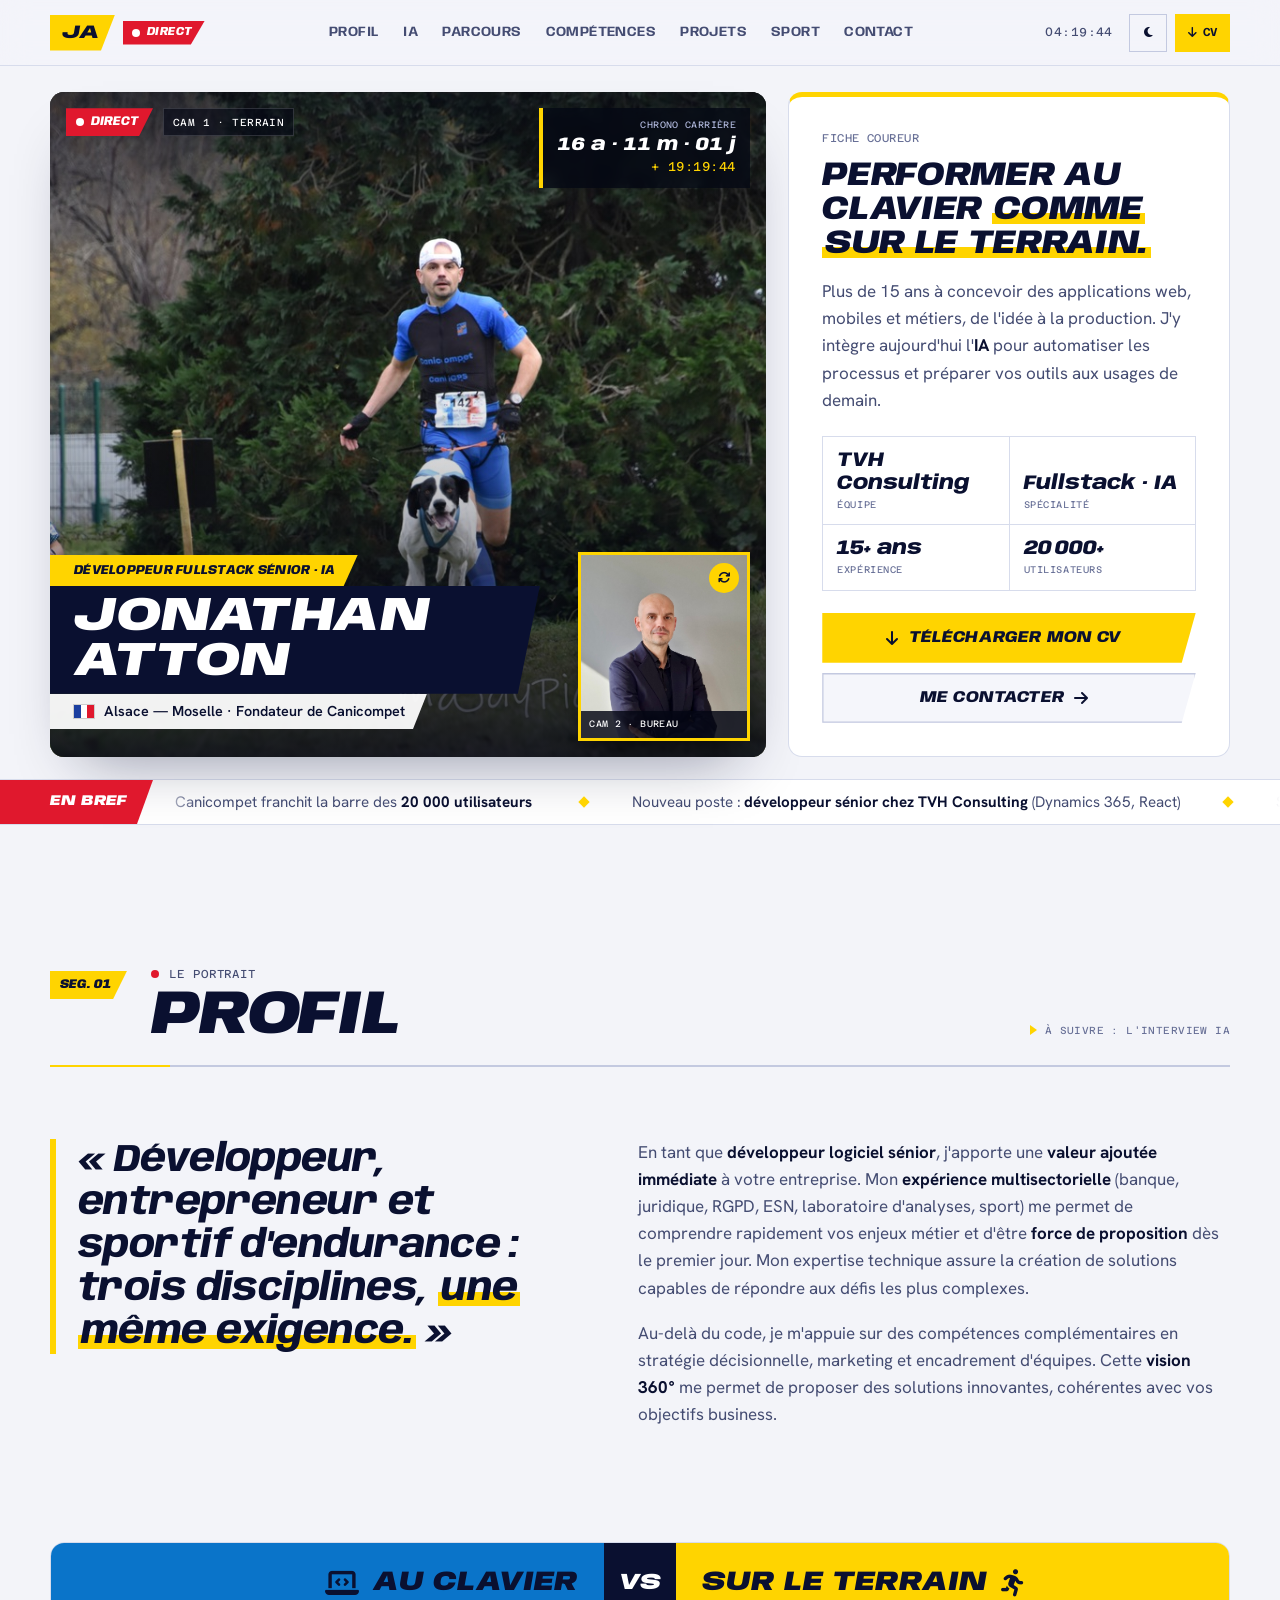
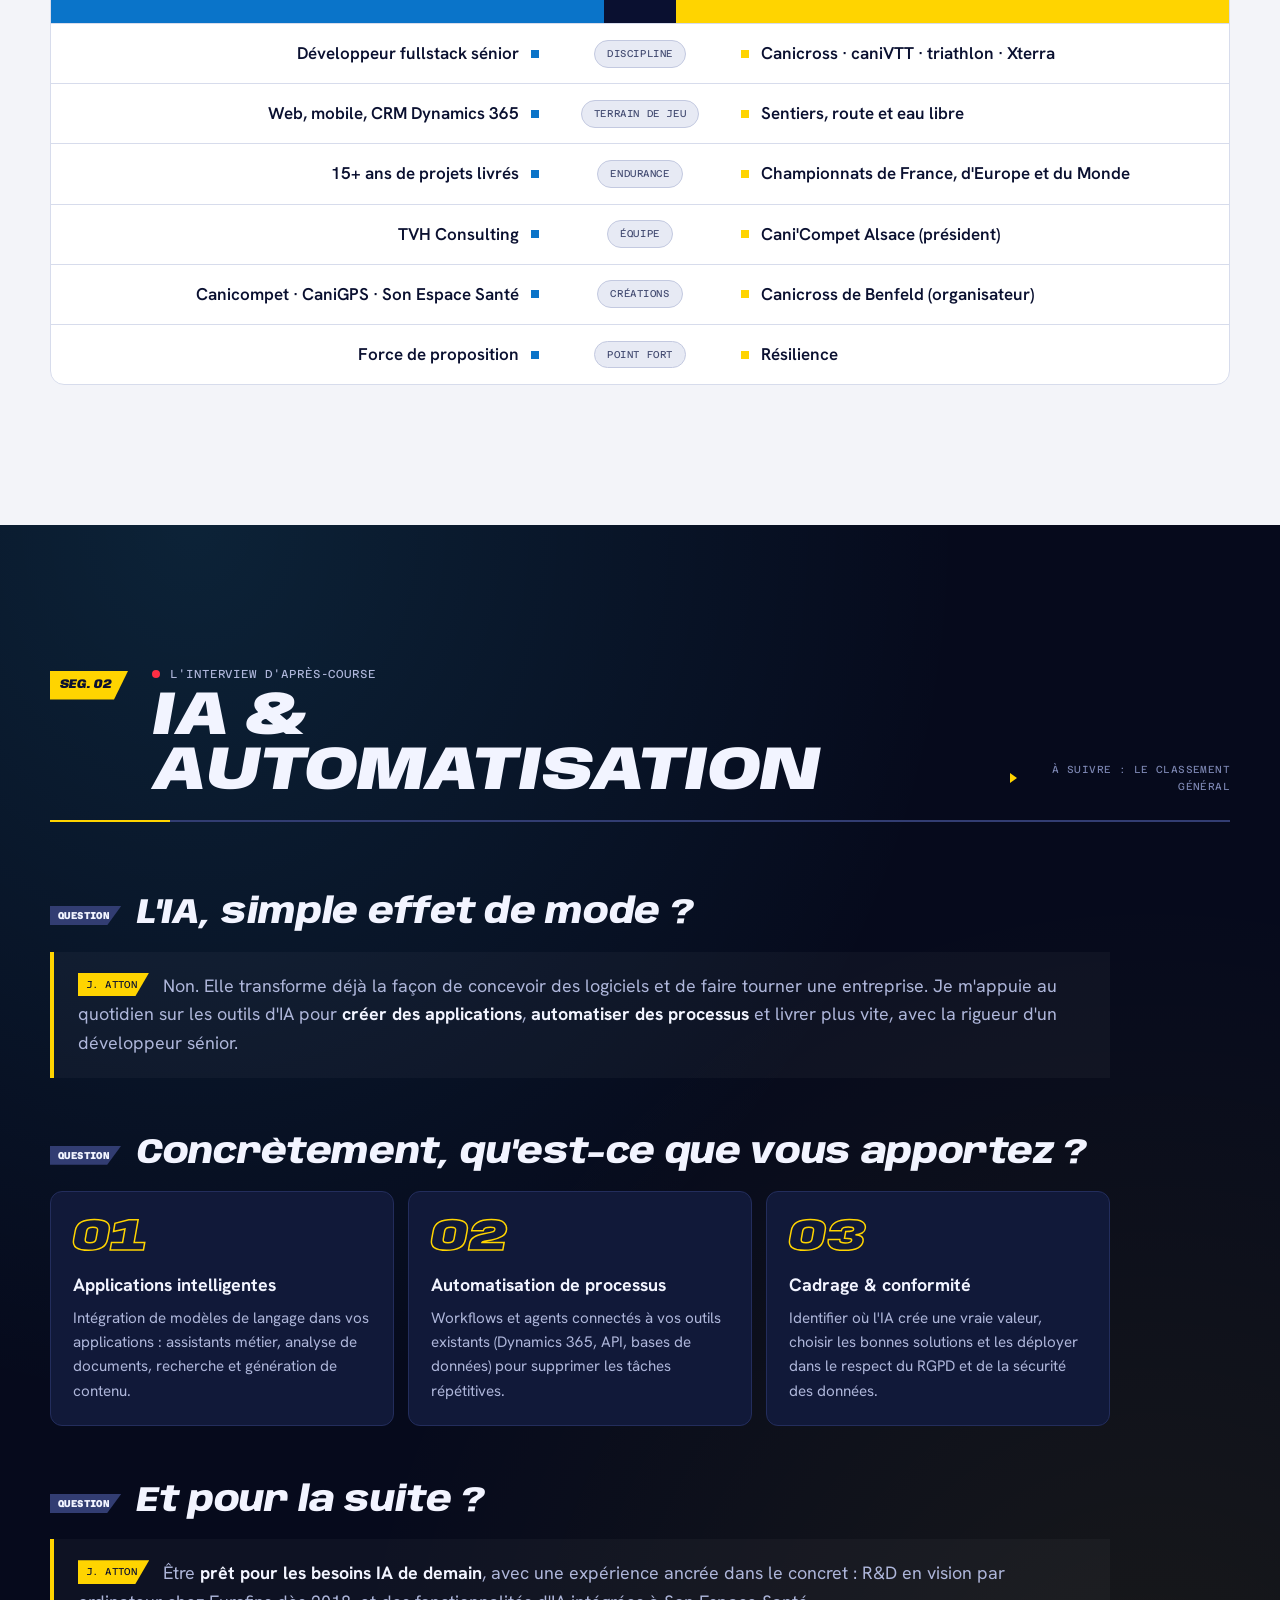
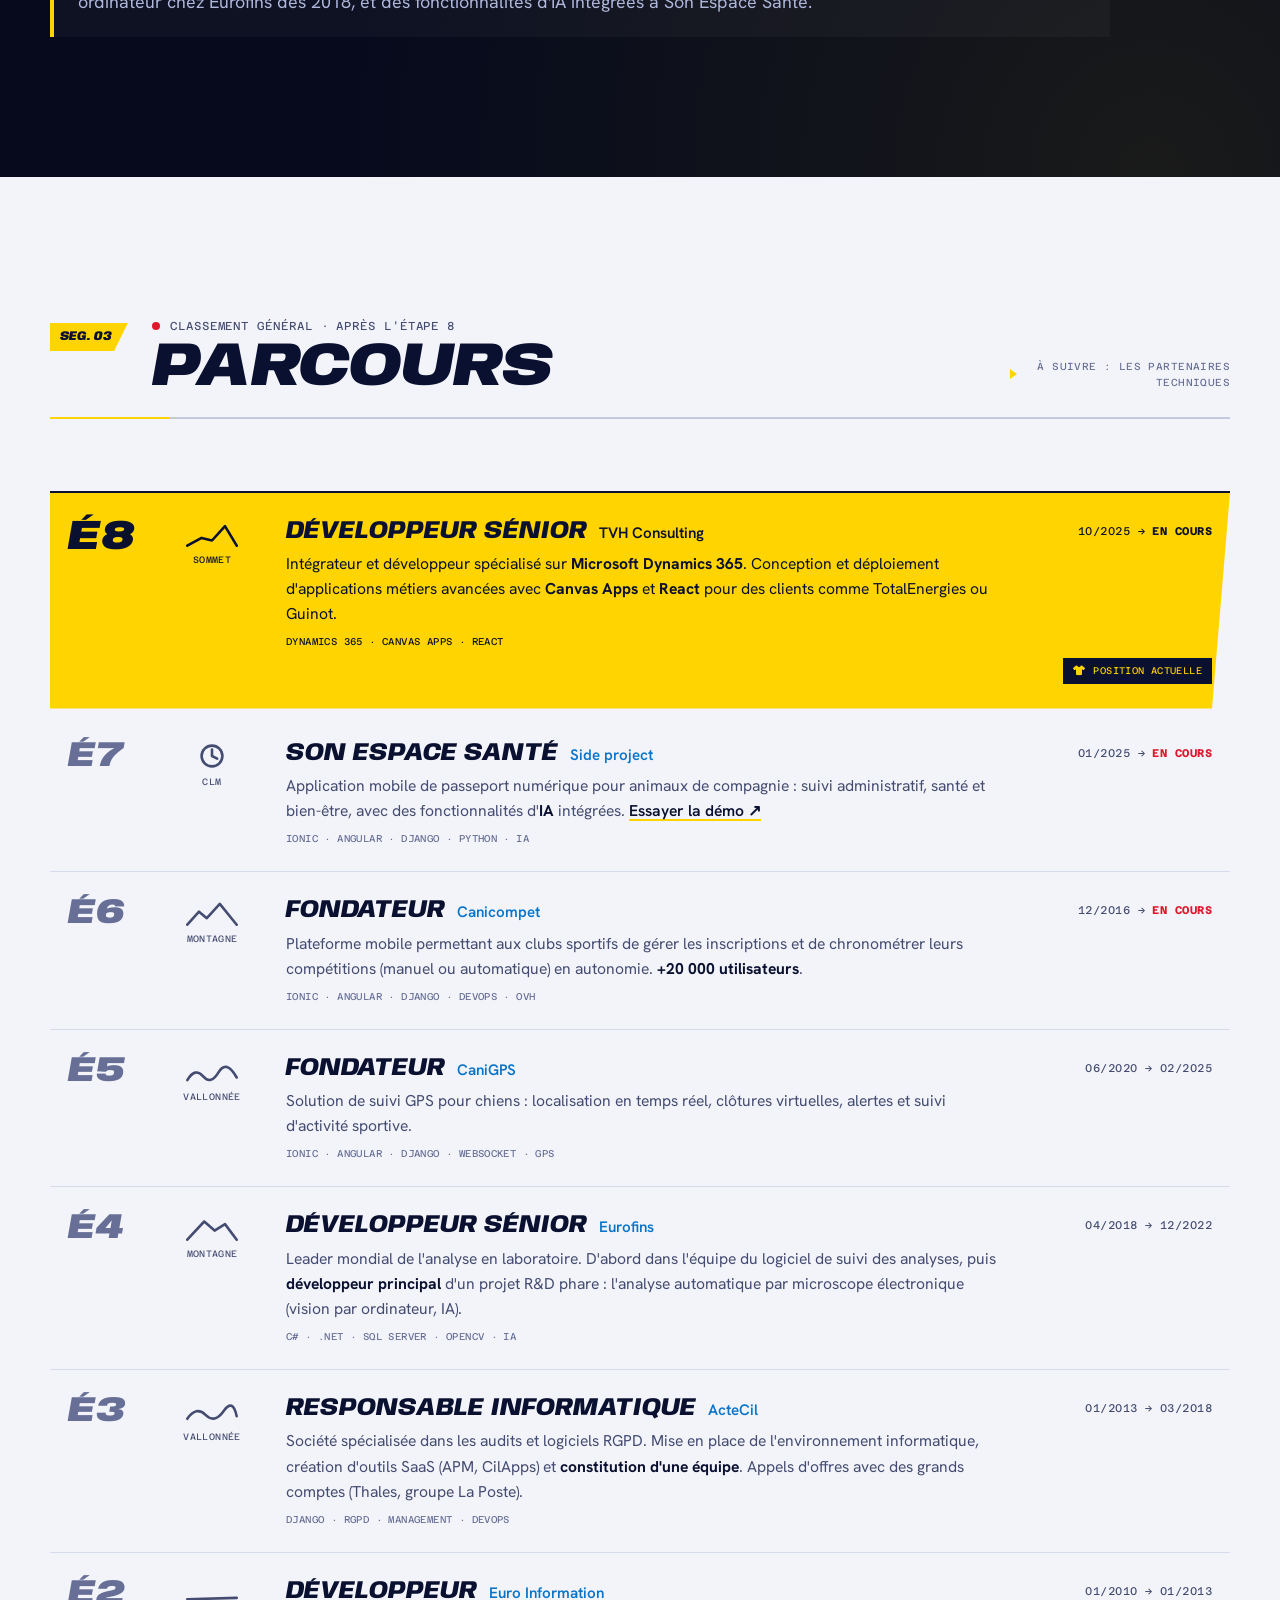
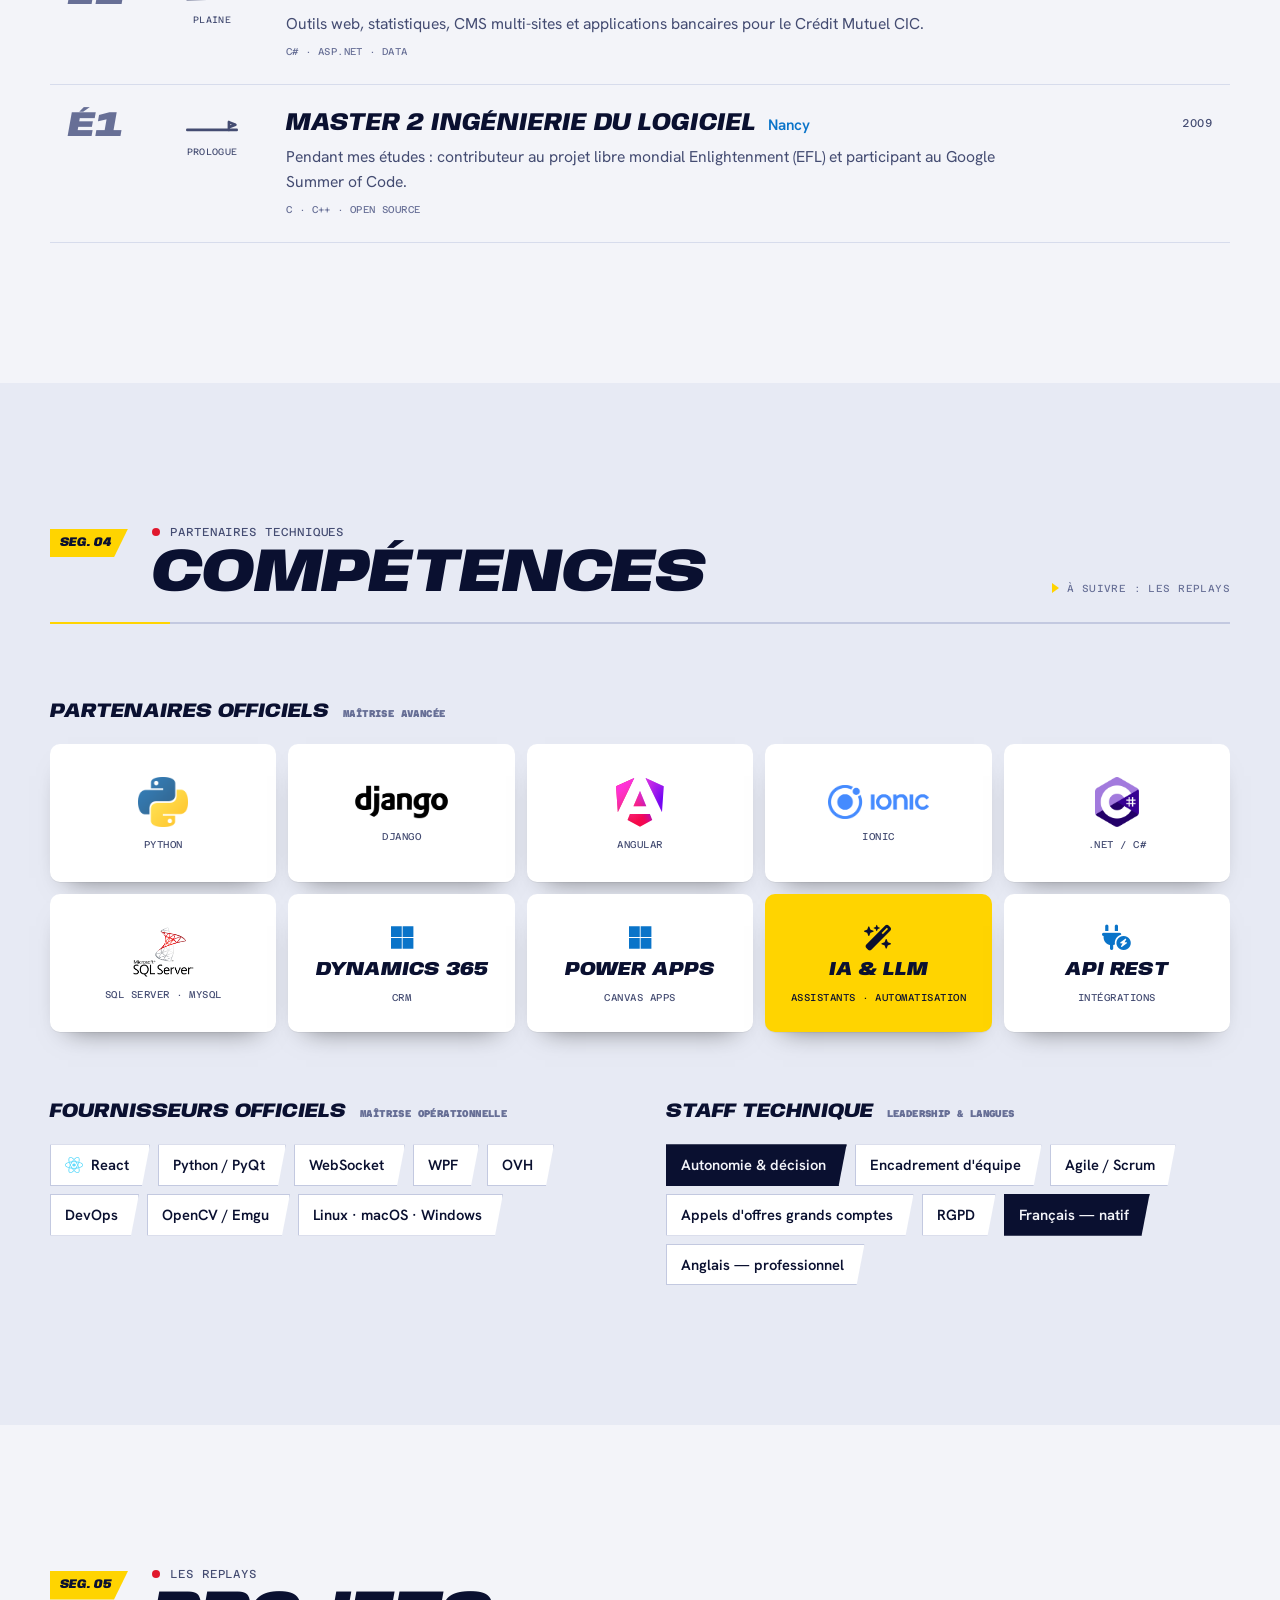
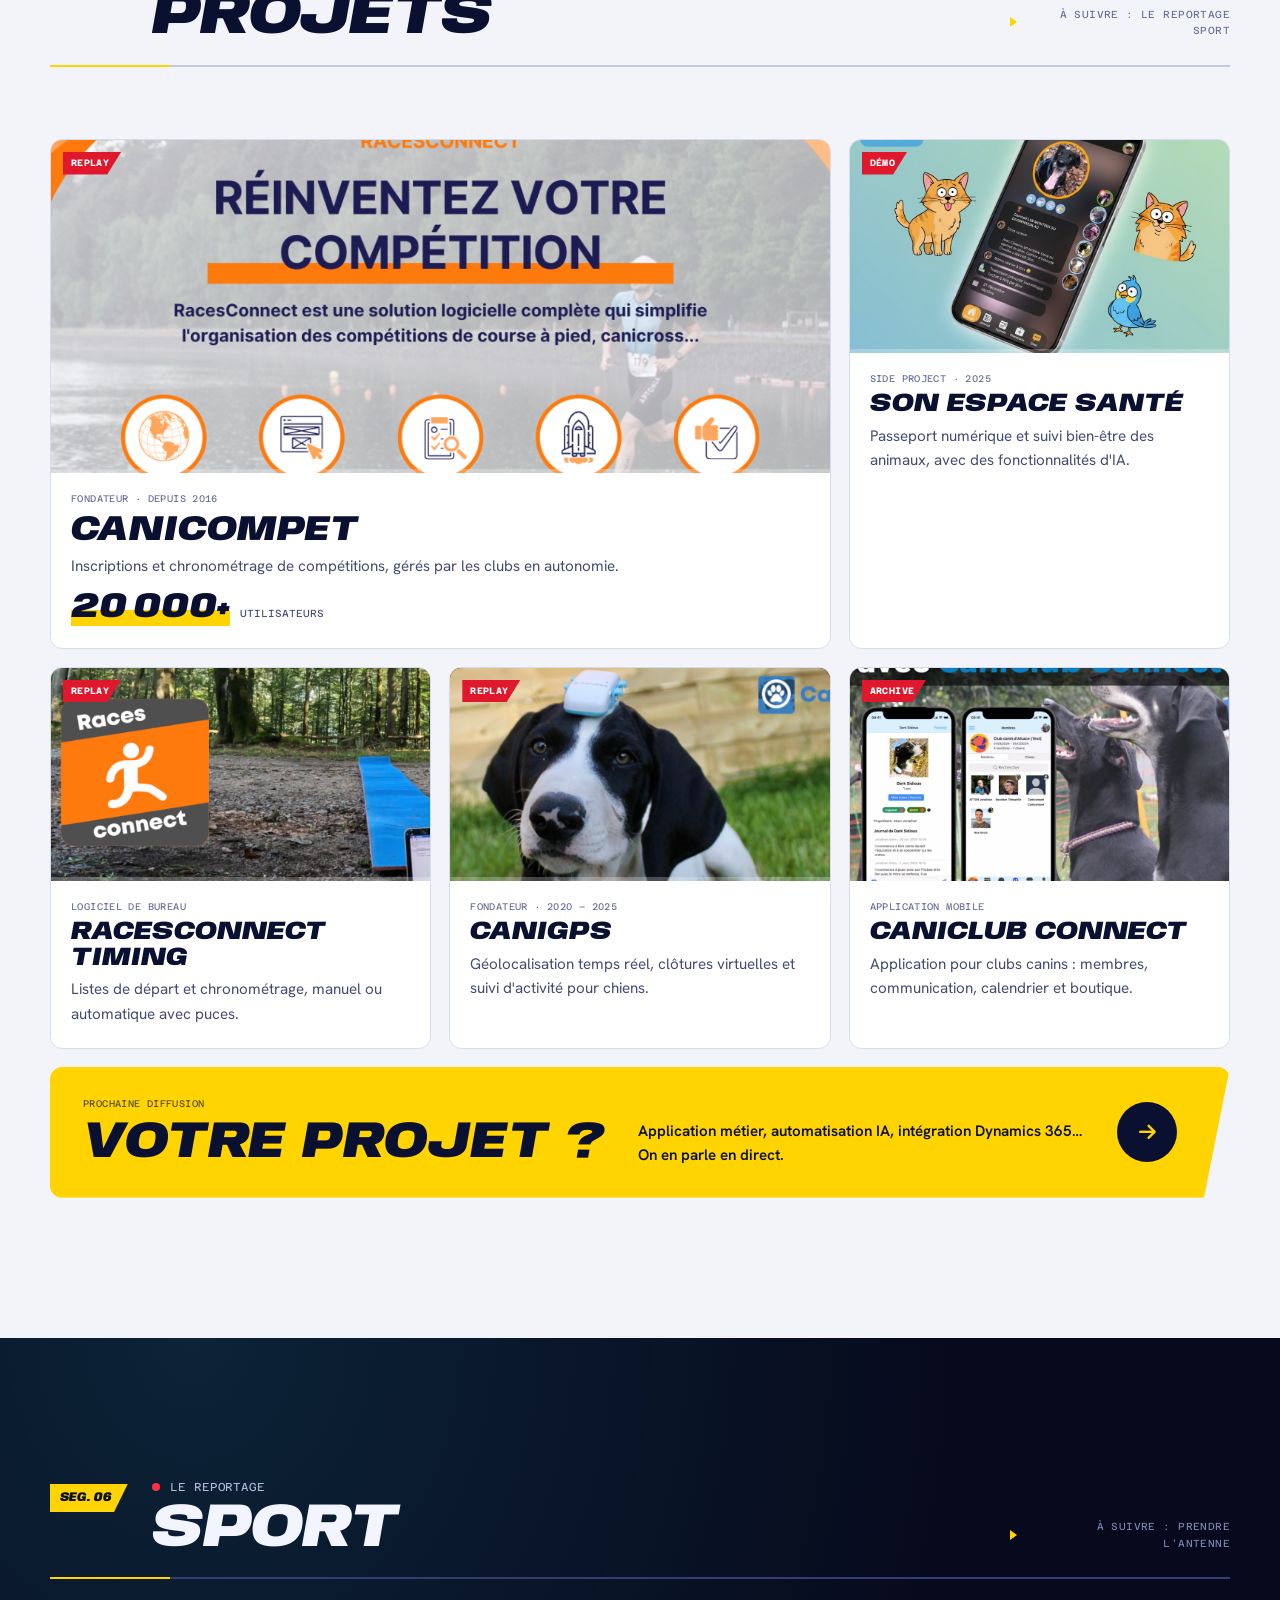
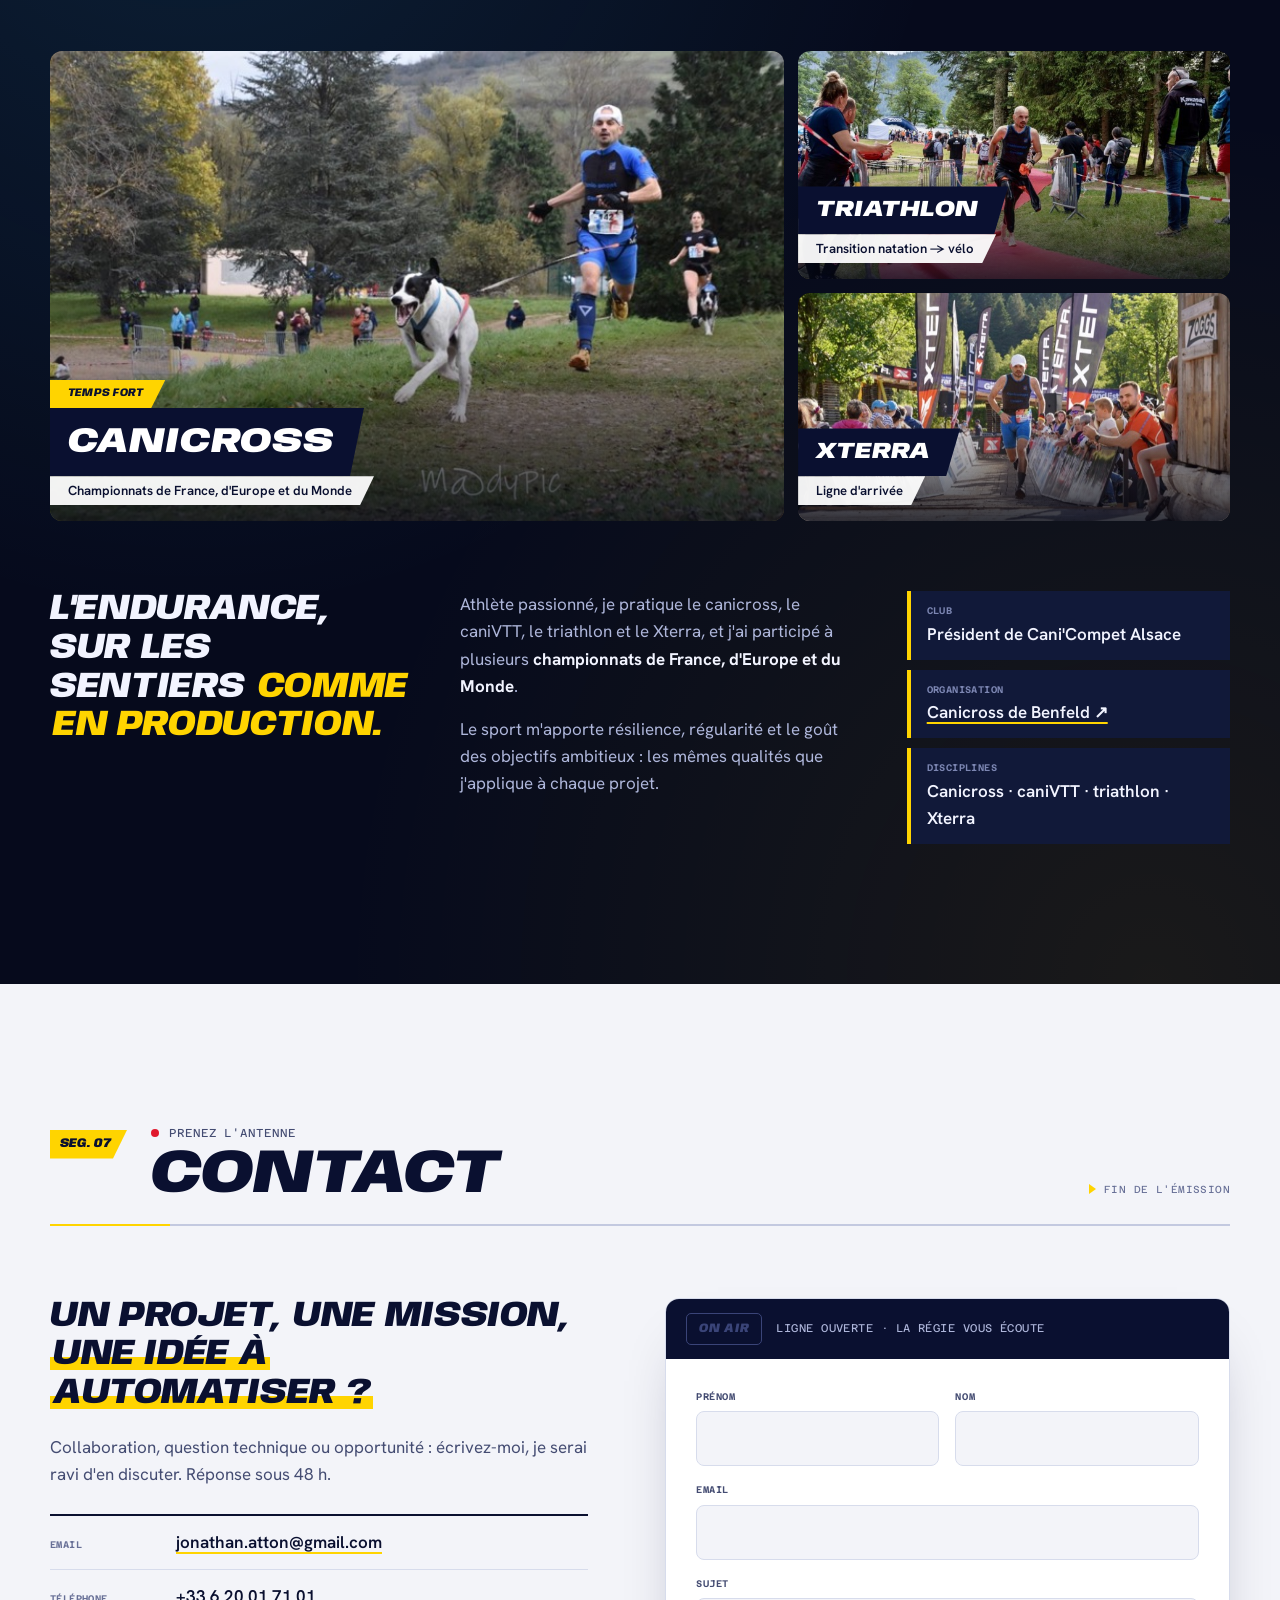
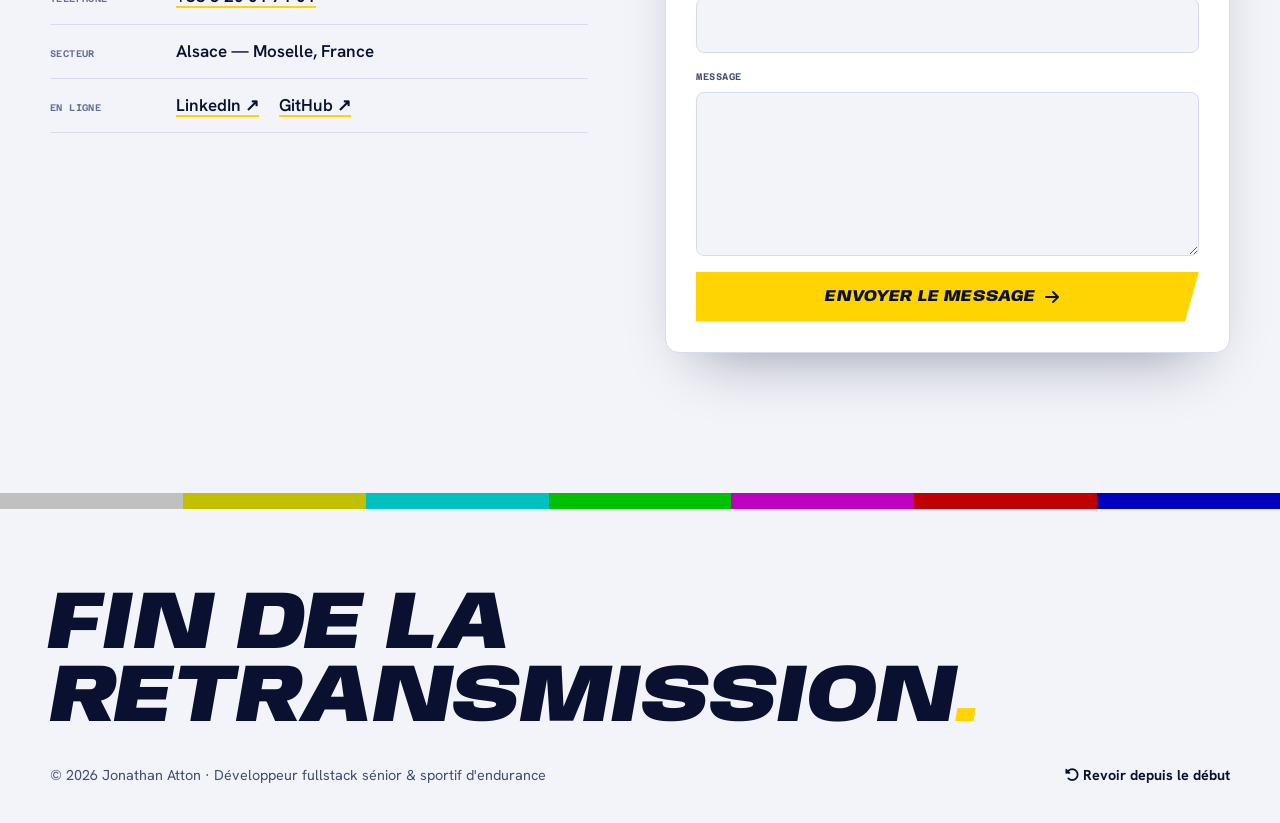
==== commit d9084ca0: "Déploiement de la version C « En direct » ; version A archivée dans a/ - Nouvelle page d'accueil : l" ====
--- a/index.html
+++ b/index.html
@@ -5,31 +5,28 @@
     <meta charset="UTF-8">
     <meta name="viewport" content="width=device-width, initial-scale=1.0, viewport-fit=cover">
     <title>Jonathan Atton — Développeur fullstack sénior & sportif d'endurance</title>
-    <meta name="description" content="Développeur fullstack sénior (15+ ans) : Python/Django, Angular/Ionic, React, .NET, Microsoft Dynamics 365. Applications, automatisation de processus et intégration de l'IA. Fondateur de Canicompet (20 000+ utilisateurs), sportif d'endurance.">
+    <meta name="description" content="Développeur fullstack sénior (15+ ans), sportif d'endurance. Python/Django, Angular/Ionic, React, .NET, Microsoft Dynamics 365, IA & automatisation de processus. Fondateur de Canicompet.">
     <meta name="author" content="Jonathan Atton">
-    <meta name="theme-color" content="#f2eee5" media="(prefers-color-scheme: light)">
-    <meta name="theme-color" content="#111214" media="(prefers-color-scheme: dark)">
+    <meta name="theme-color" content="#080c1f">
 
     <!-- Open Graph -->
     <meta property="og:type" content="profile">
     <meta property="og:title" content="Jonathan Atton — Développeur fullstack sénior">
-    <meta property="og:description" content="Des logiciels qui tiennent la distance. Fullstack Python/Django, Angular, React, Dynamics 365 — IA & automatisation de processus. Fondateur de Canicompet.">
+    <meta property="og:description" content="Performer au clavier comme sur le terrain. Fullstack Python/Django, Angular, React, Dynamics 365 — IA & automatisation de processus. Fondateur de Canicompet.">
     <meta property="og:url" content="https://jonathanatton.com/">
-    <meta property="og:image" content="https://jonathanatton.com/images/jonathan_atton_profile.jpg">
+    <meta property="og:image" content="https://jonathanatton.com/images/jonathan-atton-portrait-hd.jpg">
     <meta property="og:site_name" content="Jonathan Atton">
     <meta property="og:locale" content="fr_FR">
 
     <!-- Twitter Card -->
     <meta name="twitter:card" content="summary_large_image">
     <meta name="twitter:title" content="Jonathan Atton — Développeur fullstack sénior">
-    <meta name="twitter:description" content="Des logiciels qui tiennent la distance. Fullstack, IA & automatisation, sportif d'endurance.">
-    <meta name="twitter:image" content="https://jonathanatton.com/images/jonathan_atton_profile.jpg">
+    <meta name="twitter:description" content="Performer au clavier comme sur le terrain. Fullstack, IA & automatisation, sportif d'endurance.">
+    <meta name="twitter:image" content="https://jonathanatton.com/images/jonathan-atton-portrait-hd.jpg">
 
     <link rel="canonical" href="https://jonathanatton.com/">
     <link rel="icon" href="favicon.svg" type="image/svg+xml">
-    <link rel="apple-touch-icon" href="favicon.svg">
-
-    <!-- Theme + JS flag before first paint (avoids flashes) -->
+
     <script>
         (function () {
             var d = document.documentElement;
@@ -37,7 +34,7 @@
             var t = null;
             try { t = localStorage.getItem('theme'); } catch (e) { }
             if (t !== 'light' && t !== 'dark') {
-                t = window.matchMedia && window.matchMedia('(prefers-color-scheme: dark)').matches ? 'dark' : 'light';
+                t = window.matchMedia && window.matchMedia('(prefers-color-scheme: light)').matches ? 'light' : 'dark';
             }
             d.setAttribute('data-theme', t);
         })();
@@ -45,10 +42,9 @@
 
     <link rel="preconnect" href="https://fonts.googleapis.com">
     <link rel="preconnect" href="https://fonts.gstatic.com" crossorigin>
-    <link href="https://fonts.googleapis.com/css2?family=Big+Shoulders:opsz,wght@10..72,600..900&family=Instrument+Sans:ital,wght@0,400..700;1,400..700&family=Martian+Mono:wght@400..600&display=swap" rel="stylesheet">
+    <link href="https://fonts.googleapis.com/css2?family=Anybody:ital,wdth,wght@0,50..150,300..900;1,50..150,300..900&family=Hanken+Grotesk:ital,wght@0,400..800;1,400..800&family=Azeret+Mono:wght@400..700&display=swap" rel="stylesheet">
     <link rel="stylesheet" href="https://cdnjs.cloudflare.com/ajax/libs/font-awesome/6.5.1/css/all.min.css">
     <link rel="stylesheet" href="style.css">
-
     <script type="application/ld+json">
     {
       "@context": "https://schema.org",
@@ -56,7 +52,7 @@
       "name": "Jonathan Atton",
       "jobTitle": "Développeur fullstack sénior",
       "url": "https://jonathanatton.com/",
-      "image": "https://jonathanatton.com/images/jonathan_atton_profile.jpg",
+      "image": "https://jonathanatton.com/images/jonathan-atton-portrait-hd.jpg",
       "email": "mailto:jonathan.atton@gmail.com",
       "telephone": "+33620017101",
       "address": { "@type": "PostalAddress", "addressRegion": "Alsace - Moselle", "addressCountry": "FR" },
@@ -77,592 +73,500 @@
 </head>
 
 <body>
-    <a class="skip-link" href="#main" data-i18n="a11y.skip">Aller au contenu</a>
-    <div class="progress" aria-hidden="true"><span></span></div>
-
-    <!-- ============ HEADER ============ -->
-    <header class="site-header">
-        <div class="wrap header-inner">
-            <a href="#top" class="brand" aria-label="Jonathan Atton — accueil">
-                <span class="brand-mark">JA</span>
-                <span class="brand-name">Jonathan Atton</span>
+    <a class="skip-link" href="#main">Aller au contenu</a>
+
+    <!-- ================= CHANNEL BAR ================= -->
+    <header class="bar">
+        <div class="wrap bar-inner">
+            <a href="#top" class="channel" aria-label="Jonathan Atton — retour au direct">
+                <span class="channel-logo">JA</span>
+                <span class="channel-live"><i aria-hidden="true"></i>Direct</span>
             </a>
 
             <nav class="main-nav" aria-label="Navigation principale">
-                <ul>
-                    <li><a href="#profil" data-nav="profil"><span class="nav-num">01</span><span data-i18n="nav.profil">Profil</span></a></li>
-                    <li><a href="#expertise" data-nav="expertise"><span class="nav-num">02</span><span data-i18n="nav.expertise">Expertise</span></a></li>
-                    <li><a href="#parcours" data-nav="parcours"><span class="nav-num">03</span><span data-i18n="nav.parcours">Parcours</span></a></li>
-                    <li><a href="#projets" data-nav="projets"><span class="nav-num">04</span><span data-i18n="nav.projets">Projets</span></a></li>
-                    <li><a href="#sport" data-nav="sport"><span class="nav-num">05</span><span data-i18n="nav.sport">Sport</span></a></li>
-                    <li><a href="#contact" data-nav="contact"><span class="nav-num">06</span><span data-i18n="nav.contact">Contact</span></a></li>
-                </ul>
+                <a href="#profil" data-nav="profil">Profil</a>
+                <a href="#ia" data-nav="ia">IA</a>
+                <a href="#parcours" data-nav="parcours">Parcours</a>
+                <a href="#competences" data-nav="competences">Compétences</a>
+                <a href="#projets" data-nav="projets">Projets</a>
+                <a href="#sport" data-nav="sport">Sport</a>
+                <a href="#contact" data-nav="contact">Contact</a>
             </nav>
 
-            <div class="header-tools">
-                <button type="button" class="tool-btn lang-btn" aria-label="Switch to English">EN</button>
-                <button type="button" class="tool-btn theme-btn" aria-label="Changer de thème">
+            <div class="bar-tools">
+                <span class="clock mono" data-clock aria-label="Heure actuelle">--:--:--</span>
+                <button type="button" class="tool theme-btn" aria-label="Changer de thème">
                     <i class="fa-solid fa-moon" aria-hidden="true"></i>
                     <i class="fa-solid fa-sun" aria-hidden="true"></i>
                 </button>
-                <a class="tool-btn cv-btn" href="Jonathan-Atton-CV.pdf" download>
-                    <i class="fa-solid fa-arrow-down" aria-hidden="true"></i><span data-i18n="header.cv">CV</span>
-                </a>
+                <a class="tool tool-cv" href="Jonathan-Atton-CV.pdf" download><i class="fa-solid fa-arrow-down" aria-hidden="true"></i><span>CV</span></a>
             </div>
         </div>
     </header>
 
     <main id="main">
 
-        <!-- ============ HERO ============ -->
+        <!-- ================= HERO : LE DIRECT ================= -->
         <section id="top" class="hero">
-            <svg class="hero-track" viewBox="0 0 800 520" aria-hidden="true" focusable="false">
-                <g fill="none" stroke="currentColor" stroke-width="1.2">
-                    <rect x="1" y="1" width="798" height="518" rx="259" />
-                    <rect x="31" y="31" width="738" height="458" rx="229" />
-                    <rect x="61" y="61" width="678" height="398" rx="199" />
-                    <rect x="91" y="91" width="618" height="338" rx="169" />
-                    <rect x="121" y="121" width="558" height="278" rx="139" />
-                    <rect x="151" y="151" width="498" height="218" rx="109" />
-                </g>
-                <line class="hero-track-finish" x1="400" y1="1" x2="400" y2="151" />
-                <path id="lane" d="M260,76 H540 A184,184 0 0 1 540,444 H260 A184,184 0 0 1 260,76 Z" fill="none" stroke="none" />
-                <circle class="hero-track-runner" r="6">
-                    <animateMotion dur="22s" repeatCount="indefinite" rotate="auto">
-                        <mpath href="#lane" />
-                    </animateMotion>
-                </circle>
-            </svg>
-
             <div class="wrap hero-grid">
-                <div class="hero-copy">
-                    <p class="kicker hero-in" style="--d:0">
-                        <span class="dot" aria-hidden="true"></span>
-                        <span data-i18n="hero.kicker">Développeur fullstack sénior · Alsace — Moselle</span>
-                    </p>
-
-                    <h1 class="hero-name" aria-label="Jonathan Atton">
-                        <span class="line"><span class="hero-in" style="--d:1">Jonathan</span></span>
-                        <span class="line"><span class="hero-in" style="--d:2">Atton<span class="accent-dot">.</span></span></span>
-                    </h1>
-
-                    <p class="hero-tagline hero-in" style="--d:3" data-i18n="hero.tagline">Des logiciels qui <em>tiennent la distance</em>.</p>
-
-                    <p class="hero-lead hero-in" style="--d:4" data-i18n="hero.lead">Plus de 15 ans à concevoir des applications web, mobiles et métiers, de l'idée jusqu'à la production. J'y intègre aujourd'hui l'<strong>IA</strong> pour automatiser les processus et préparer vos outils aux usages de demain.</p>
-
-                    <div class="hero-actions hero-in" style="--d:5">
-                        <a class="btn btn-primary" href="Jonathan-Atton-CV.pdf" download>
-                            <i class="fa-solid fa-arrow-down" aria-hidden="true"></i>
-                            <span data-i18n="hero.cv">Télécharger mon CV</span>
-                        </a>
-                        <a class="btn btn-ghost" href="#contact">
-                            <span data-i18n="hero.contact">Me contacter</span>
-                            <i class="fa-solid fa-arrow-right" aria-hidden="true"></i>
-                        </a>
-                    </div>
-
-                    <ul class="hero-social hero-in" style="--d:6">
-                        <li><a href="https://www.linkedin.com/in/jonathan-atton-4286495b/" target="_blank" rel="noopener noreferrer"><i class="fa-brands fa-linkedin" aria-hidden="true"></i>LinkedIn</a></li>
-                        <li><a href="https://github.com/Watchwolf" target="_blank" rel="noopener noreferrer"><i class="fa-brands fa-github" aria-hidden="true"></i>GitHub</a></li>
-                        <li><a href="mailto:jonathan.atton@gmail.com"><i class="fa-solid fa-envelope" aria-hidden="true"></i>jonathan.atton@gmail.com</a></li>
-                    </ul>
-                </div>
-
-                <!-- Accreditation badge -->
-                <div class="hero-badge">
-                    <div class="lanyard">
-                        <div class="strap" aria-hidden="true"><span>JONATHAN ATTON · DEV × ENDURANCE · JONATHAN ATTON · DEV × ENDURANCE ·</span></div>
-                        <figure class="badge">
-                            <div class="badge-slot" aria-hidden="true"></div>
-                            <div class="badge-top">
-                                <span class="badge-mark">JA</span>
-                                <span class="mono">DEV × ENDURANCE</span>
-                            </div>
-                            <div class="badge-photo">
-                                <img src="images/jonathan_atton_profile.jpg" alt="Portrait de Jonathan Atton" width="375" height="440">
-                            </div>
-                            <figcaption>
-                                <span class="badge-name">Jonathan Atton</span>
-                                <span class="badge-role" data-i18n="badge.role">Développeur fullstack sénior</span>
-                            </figcaption>
-                            <ul class="badge-zones" aria-label="Domaines">
-                                <li><b>Z1</b>BACK</li>
-                                <li><b>Z2</b>FRONT</li>
-                                <li><b>Z3</b><span data-i18n="badge.ai">IA</span></li>
-                                <li><b>Z4</b>TRAIL</li>
-                            </ul>
-                            <div class="badge-foot">
-                                <span class="barcode" aria-hidden="true"></span>
-                                <span class="mono">EST. 2010</span>
-                            </div>
-                        </figure>
-                    </div>
-                </div>
-            </div>
-
-            <div class="wrap">
-                <dl class="timing-board">
-                    <div class="tb-cell reveal">
-                        <dt data-i18n="stats.years">ans d'expérience</dt>
-                        <dd><span data-count="15">15</span><span class="plus">+</span></dd>
-                    </div>
-                    <div class="tb-cell reveal" style="--d:1">
-                        <dt data-i18n="stats.users">utilisateurs Canicompet</dt>
-                        <dd><span data-count="20000">20 000</span><span class="plus">+</span></dd>
-                    </div>
-                    <div class="tb-cell reveal" style="--d:2">
-                        <dt data-i18n="stats.products">produits conçus &amp; lancés</dt>
-                        <dd><span data-count="5">5</span></dd>
-                    </div>
-                    <div class="tb-cell reveal" style="--d:3">
-                        <dt data-i18n="stats.sectors">secteurs d'activité</dt>
-                        <dd><span data-count="6">6</span></dd>
-                    </div>
-                </dl>
-            </div>
-
-            <a href="#profil" class="scroll-cue" aria-label="Défiler vers le profil">
-                <span data-i18n="hero.scroll">Défiler</span>
-                <i aria-hidden="true"></i>
-            </a>
-        </section>
-
-        <!-- ============ 01 PROFIL ============ -->
+
+                <div class="screen in" style="--d:0">
+                    <div class="feed" data-feed>
+                        <img class="feed-img" data-feed-img src="images/canicross-hd.jpg" alt="Jonathan Atton en course de canicross avec son chien" width="1086" height="724">
+                        <span class="wipe" aria-hidden="true"></span>
+                    </div>
+
+                    <div class="screen-top">
+                        <span class="live-pill"><i aria-hidden="true"></i>Direct</span>
+                        <span class="cam-now mono" data-cam-now>CAM 1 · Terrain</span>
+                    </div>
+
+                    <div class="chrono" aria-label="Temps de course depuis janvier 2010">
+                        <span class="mono">Chrono carrière</span>
+                        <strong data-chrono>16 a · 00 m · 00 j</strong>
+                        <span class="mono chrono-hms" data-chrono-hms>00:00:00</span>
+                    </div>
+
+                    <button type="button" class="pip" data-pip aria-label="Passer sur la caméra 2 : au bureau">
+                        <img data-pip-img src="images/jonathan-atton-portrait-hd.jpg" alt="" width="819" height="960">
+                        <span class="pip-label mono" data-pip-label>CAM 2 · Bureau</span>
+                        <span class="pip-swap" aria-hidden="true"><i class="fa-solid fa-arrows-rotate"></i></span>
+                    </button>
+
+                    <div class="lower-third">
+                        <span class="lt-tag">Développeur fullstack sénior · IA</span>
+                        <h1 class="lt-name">Jonathan Atton</h1>
+                        <span class="lt-sub"><span class="flag-fr" aria-hidden="true"></span>Alsace — Moselle · Fondateur de Canicompet</span>
+                    </div>
+                </div>
+
+                <aside class="rider in" style="--d:2" aria-label="Fiche coureur">
+                    <p class="rider-kicker mono">Fiche coureur</p>
+                    <p class="rider-title">Performer au clavier <em>comme sur le terrain.</em></p>
+                    <p class="rider-lead">Plus de 15 ans à concevoir des applications web, mobiles et métiers, de l'idée à la production. J'y intègre aujourd'hui l'<strong>IA</strong> pour automatiser les processus et préparer vos outils aux usages de demain.</p>
+
+                    <dl class="rider-stats">
+                        <div><dt>Équipe</dt><dd>TVH Consulting</dd></div>
+                        <div><dt>Spécialité</dt><dd>Fullstack · IA</dd></div>
+                        <div><dt>Expérience</dt><dd><span data-count="15">15</span>+ ans</dd></div>
+                        <div><dt>Utilisateurs</dt><dd><span data-count="20000">20 000</span>+</dd></div>
+                    </dl>
+
+                    <div class="rider-actions">
+                        <a class="btn btn-yellow" href="Jonathan-Atton-CV.pdf" download><i class="fa-solid fa-arrow-down" aria-hidden="true"></i> Télécharger mon CV</a>
+                        <a class="btn btn-ghost" href="#contact">Me contacter <i class="fa-solid fa-arrow-right" aria-hidden="true"></i></a>
+                    </div>
+                </aside>
+            </div>
+
+            <div class="ticker" aria-label="Les infos en bref">
+                <span class="ticker-label">En bref</span>
+                <div class="ticker-viewport">
+                    <div class="ticker-track" data-ticker>
+                        <span>Canicompet franchit la barre des <b>20 000 utilisateurs</b></span>
+                        <span>Nouveau poste : <b>développeur sénior chez TVH Consulting</b> (Dynamics 365, React)</span>
+                        <span>Son Espace Santé : <b>démo en ligne</b> avec fonctionnalités d'IA</span>
+                        <span>Canicross, triathlon, Xterra : présent aux <b>championnats de France, d'Europe et du Monde</b></span>
+                        <span>L'IA au service des <b>processus métiers</b> : applications, automatisation, conformité RGPD</span>
+                        <span>Président du club <b>Cani'Compet Alsace</b> et organisateur du Canicross de Benfeld</span>
+                    </div>
+                </div>
+            </div>
+        </section>
+
+        <!-- ================= SEG 01 — LE PORTRAIT ================= -->
         <section id="profil" class="section">
             <div class="wrap">
-                <header class="sec-head reveal">
-                    <span class="sec-num">01</span>
-                    <h2 class="sec-title" data-i18n="profil.title">Profil</h2>
-                    <span class="sec-meta" data-i18n="profil.meta">Dev · Entrepreneur · Athlète</span>
+                <header class="seg-head reveal">
+                    <span class="seg-num">Seg. 01</span>
+                    <div class="seg-titles">
+                        <p class="seg-kicker">Le portrait</p>
+                        <h2 class="seg-title">Profil</h2>
+                    </div>
+                    <p class="seg-next mono">À suivre : l'interview IA</p>
                 </header>
 
-                <div class="profil-grid">
-                    <div class="profil-text">
-                        <p class="statement reveal" data-i18n="profil.statement">Développeur, entrepreneur et sportif d'endurance : trois terrains, <em>une même exigence</em>.</p>
-                        <p class="reveal" data-i18n="profil.p1">En tant que <strong>développeur logiciel sénior</strong>, j'apporte une <strong>valeur ajoutée immédiate</strong> à votre entreprise. Mon <strong>expérience multisectorielle</strong> (banque, juridique, RGPD, ESN, laboratoire d'analyses, sport) me permet de comprendre rapidement vos enjeux métier et d'être <strong>force de proposition</strong> dès le premier jour. Mon expertise technique assure la création de solutions capables de répondre aux défis les plus complexes.</p>
-                        <p class="reveal" data-i18n="profil.p2">Au-delà du code, je m'appuie sur des compétences complémentaires en stratégie décisionnelle, marketing et encadrement d'équipes. Cette <strong>vision 360°</strong> me permet de proposer des solutions innovantes, cohérentes avec vos objectifs business.</p>
-                    </div>
-
-                    <ol class="lanes">
-                        <li class="lane reveal">
-                            <span class="lane-num">L1</span>
-                            <div>
-                                <h3 data-i18n="profil.l1.title">Développeur</h3>
-                                <p data-i18n="profil.l1.text">Fullstack Python/Django, Angular/Ionic, React, .NET et Microsoft Dynamics 365. Du back-end temps réel aux applications mobiles.</p>
-                            </div>
-                            <i class="fa-solid fa-code" aria-hidden="true"></i>
-                        </li>
-                        <li class="lane reveal" style="--d:1">
-                            <span class="lane-num">L2</span>
-                            <div>
-                                <h3 data-i18n="profil.l2.title">Entrepreneur</h3>
-                                <p data-i18n="profil.l2.text">Fondateur de Canicompet et CaniGPS : du concept au produit utilisé par des milliers de personnes, marketing et support compris.</p>
-                            </div>
-                            <i class="fa-solid fa-rocket" aria-hidden="true"></i>
-                        </li>
-                        <li class="lane reveal" style="--d:2">
-                            <span class="lane-num">L3</span>
-                            <div>
-                                <h3 data-i18n="profil.l3.title">Sportif d'endurance</h3>
-                                <p data-i18n="profil.l3.text">Canicross, triathlon, Xterra : championnats de France, d'Europe et du Monde. Président de club et organisateur de course.</p>
-                            </div>
-                            <i class="fa-solid fa-person-running" aria-hidden="true"></i>
-                        </li>
-                    </ol>
-                </div>
-            </div>
-        </section>
-
-        <!-- ============ 02 EXPERTISE ============ -->
-        <section id="expertise" class="section section-alt">
+                <div class="portrait">
+                    <blockquote class="pull reveal">
+                        <p>« Développeur, entrepreneur et sportif d'endurance : trois disciplines, <em>une même exigence.</em> »</p>
+                    </blockquote>
+                    <div class="portrait-text reveal" style="--d:1">
+                        <p>En tant que <strong>développeur logiciel sénior</strong>, j'apporte une <strong>valeur ajoutée immédiate</strong> à votre entreprise. Mon <strong>expérience multisectorielle</strong> (banque, juridique, RGPD, ESN, laboratoire d'analyses, sport) me permet de comprendre rapidement vos enjeux métier et d'être <strong>force de proposition</strong> dès le premier jour. Mon expertise technique assure la création de solutions capables de répondre aux défis les plus complexes.</p>
+                        <p>Au-delà du code, je m'appuie sur des compétences complémentaires en stratégie décisionnelle, marketing et encadrement d'équipes. Cette <strong>vision 360°</strong> me permet de proposer des solutions innovantes, cohérentes avec vos objectifs business.</p>
+                    </div>
+                </div>
+
+                <!-- Head-to-head -->
+                <div class="versus reveal">
+                    <div class="vs-head">
+                        <div class="vs-side vs-dev"><i class="fa-solid fa-laptop-code" aria-hidden="true"></i><span>Au clavier</span></div>
+                        <span class="vs-badge" aria-hidden="true">VS</span>
+                        <div class="vs-side vs-sport"><span>Sur le terrain</span><i class="fa-solid fa-person-running" aria-hidden="true"></i></div>
+                    </div>
+                    <dl class="vs-rows">
+                        <div class="vs-row"><dt>Discipline</dt><dd class="vs-l">Développeur fullstack sénior</dd><dd class="vs-r">Canicross · caniVTT · triathlon · Xterra</dd></div>
+                        <div class="vs-row"><dt>Terrain de jeu</dt><dd class="vs-l">Web, mobile, CRM Dynamics 365</dd><dd class="vs-r">Sentiers, route et eau libre</dd></div>
+                        <div class="vs-row"><dt>Endurance</dt><dd class="vs-l">15+ ans de projets livrés</dd><dd class="vs-r">Championnats de France, d'Europe et du Monde</dd></div>
+                        <div class="vs-row"><dt>Équipe</dt><dd class="vs-l">TVH Consulting</dd><dd class="vs-r">Cani'Compet Alsace (président)</dd></div>
+                        <div class="vs-row"><dt>Créations</dt><dd class="vs-l">Canicompet · CaniGPS · Son Espace Santé</dd><dd class="vs-r">Canicross de Benfeld (organisateur)</dd></div>
+                        <div class="vs-row"><dt>Point fort</dt><dd class="vs-l">Force de proposition</dd><dd class="vs-r">Résilience</dd></div>
+                    </dl>
+                </div>
+            </div>
+        </section>
+
+        <!-- ================= SEG 02 — L'INTERVIEW (IA) ================= -->
+        <section id="ia" class="section section-set">
             <div class="wrap">
-                <header class="sec-head reveal">
-                    <span class="sec-num">02</span>
-                    <h2 class="sec-title" data-i18n="expertise.title">Expertise</h2>
-                    <span class="sec-meta" data-i18n="expertise.meta">Stack · IA · Leadership</span>
+                <header class="seg-head reveal">
+                    <span class="seg-num">Seg. 02</span>
+                    <div class="seg-titles">
+                        <p class="seg-kicker">L'interview d'après-course</p>
+                        <h2 class="seg-title">IA &amp; automatisation</h2>
+                    </div>
+                    <p class="seg-next mono">À suivre : le classement général</p>
                 </header>
 
-                <!-- IA block -->
-                <div class="ai-panel reveal">
-                    <div class="ai-intro">
-                        <p class="kicker"><span class="dot" aria-hidden="true"></span><span data-i18n="ai.kicker">IA &amp; automatisation</span></p>
-                        <h3 class="ai-title" data-i18n="ai.title">Prêt pour les besoins IA de demain.</h3>
-                        <p data-i18n="ai.text">L'intelligence artificielle transforme la façon de concevoir des logiciels et de faire tourner une entreprise. Je m'appuie au quotidien sur les outils d'IA pour <strong>créer des applications</strong>, <strong>automatiser des processus</strong> et livrer plus vite, avec la rigueur d'un développeur sénior.</p>
-                        <p class="ai-proof" data-i18n="ai.proof">Une expérience ancrée dans le concret : R&amp;D en vision par ordinateur chez Eurofins dès 2018, fonctionnalités d'IA intégrées à Son Espace Santé.</p>
-                    </div>
-                    <ol class="ai-list">
-                        <li>
-                            <span class="ai-idx">A</span>
-                            <div>
-                                <h4 data-i18n="ai.c1.title">Applications intelligentes</h4>
-                                <p data-i18n="ai.c1.text">Intégration de modèles de langage dans vos applications : assistants métier, analyse de documents, recherche et génération de contenu.</p>
-                            </div>
-                        </li>
-                        <li>
-                            <span class="ai-idx">B</span>
-                            <div>
-                                <h4 data-i18n="ai.c2.title">Automatisation de processus</h4>
-                                <p data-i18n="ai.c2.text">Workflows et agents connectés à vos outils existants (Dynamics 365, API, bases de données) pour supprimer les tâches répétitives.</p>
-                            </div>
-                        </li>
-                        <li>
-                            <span class="ai-idx">C</span>
-                            <div>
-                                <h4 data-i18n="ai.c3.title">Cadrage &amp; conformité</h4>
-                                <p data-i18n="ai.c3.text">Identifier où l'IA crée une vraie valeur, choisir les bonnes solutions et les déployer dans le respect du RGPD et de la sécurité des données.</p>
-                            </div>
-                        </li>
-                    </ol>
-                </div>
-
-                <!-- Skills -->
-                <div class="skills">
-                    <div class="skills-legend reveal">
-                        <span><i class="chip-key is-core" aria-hidden="true"></i><span data-i18n="skills.legend.core">Maîtrise avancée</span></span>
-                        <span><i class="chip-key" aria-hidden="true"></i><span data-i18n="skills.legend.good">Maîtrise opérationnelle</span></span>
-                    </div>
-
-                    <div class="skill-row reveal">
-                        <h3 class="skill-cat"><span>S/01</span><span data-i18n="skills.back">Back-end</span></h3>
+                <div class="interview">
+                    <div class="qa reveal">
+                        <p class="q"><span class="speaker mono">Question</span>L'IA, simple effet de mode&nbsp;?</p>
+                        <p class="a"><span class="speaker speaker-ja mono">J. Atton</span>Non. Elle transforme déjà la façon de concevoir des logiciels et de faire tourner une entreprise. Je m'appuie au quotidien sur les outils d'IA pour <strong>créer des applications</strong>, <strong>automatiser des processus</strong> et livrer plus vite, avec la rigueur d'un développeur sénior.</p>
+                    </div>
+
+                    <div class="qa reveal">
+                        <p class="q"><span class="speaker mono">Question</span>Concrètement, qu'est-ce que vous apportez&nbsp;?</p>
+                        <ol class="ai-cards">
+                            <li>
+                                <span class="ai-num">01</span>
+                                <h3>Applications intelligentes</h3>
+                                <p>Intégration de modèles de langage dans vos applications : assistants métier, analyse de documents, recherche et génération de contenu.</p>
+                            </li>
+                            <li>
+                                <span class="ai-num">02</span>
+                                <h3>Automatisation de processus</h3>
+                                <p>Workflows et agents connectés à vos outils existants (Dynamics 365, API, bases de données) pour supprimer les tâches répétitives.</p>
+                            </li>
+                            <li>
+                                <span class="ai-num">03</span>
+                                <h3>Cadrage &amp; conformité</h3>
+                                <p>Identifier où l'IA crée une vraie valeur, choisir les bonnes solutions et les déployer dans le respect du RGPD et de la sécurité des données.</p>
+                            </li>
+                        </ol>
+                    </div>
+
+                    <div class="qa reveal">
+                        <p class="q"><span class="speaker mono">Question</span>Et pour la suite&nbsp;?</p>
+                        <p class="a"><span class="speaker speaker-ja mono">J. Atton</span>Être <strong>prêt pour les besoins IA de demain</strong>, avec une expérience ancrée dans le concret : R&amp;D en vision par ordinateur chez Eurofins dès 2018, et des fonctionnalités d'IA intégrées à Son Espace Santé.</p>
+                    </div>
+                </div>
+            </div>
+        </section>
+
+        <!-- ================= SEG 03 — CLASSEMENT GÉNÉRAL ================= -->
+        <section id="parcours" class="section">
+            <div class="wrap">
+                <header class="seg-head reveal">
+                    <span class="seg-num">Seg. 03</span>
+                    <div class="seg-titles">
+                        <p class="seg-kicker">Classement général · après l'étape 8</p>
+                        <h2 class="seg-title">Parcours</h2>
+                    </div>
+                    <p class="seg-next mono">À suivre : les partenaires techniques</p>
+                </header>
+
+                <ol class="standings">
+                    <li class="stage is-leader reveal">
+                        <span class="st-num">É8</span>
+                        <span class="st-profile" title="Arrivée au sommet"><svg viewBox="0 0 40 20" aria-hidden="true"><path d="M1 19 L12 13 L20 15 L30 4 L39 19" /></svg><span class="mono">Sommet</span></span>
+                        <div class="st-main">
+                            <h3>Développeur sénior <span>TVH Consulting</span></h3>
+                            <p>Intégrateur et développeur spécialisé sur <strong>Microsoft Dynamics 365</strong>. Conception et déploiement d'applications métiers avancées avec <strong>Canvas Apps</strong> et <strong>React</strong> pour des clients comme TotalEnergies ou Guinot.</p>
+                            <p class="st-tags mono">Dynamics 365 · Canvas Apps · React</p>
+                        </div>
+                        <span class="st-time mono">10/2025 → <b>en cours</b></span>
+                        <span class="st-jersey mono"><i class="fa-solid fa-shirt" aria-hidden="true"></i>Position actuelle</span>
+                    </li>
+                    <li class="stage reveal">
+                        <span class="st-num">É7</span>
+                        <span class="st-profile" title="Contre-la-montre"><svg viewBox="0 0 40 20" aria-hidden="true"><circle cx="20" cy="10" r="8" /><path d="M20 5 V10 L24 12" /></svg><span class="mono">CLM</span></span>
+                        <div class="st-main">
+                            <h3>Son Espace Santé <span>Side project</span></h3>
+                            <p>Application mobile de passeport numérique pour animaux de compagnie : suivi administratif, santé et bien-être, avec des fonctionnalités d'<strong>IA</strong> intégrées. <a href="https://apps.sonespacesante.com/login?demo=1" target="_blank" rel="noopener noreferrer">Essayer la démo ↗</a></p>
+                            <p class="st-tags mono">Ionic · Angular · Django · Python · IA</p>
+                        </div>
+                        <span class="st-time mono">01/2025 → <b>en cours</b></span>
+                    </li>
+                    <li class="stage reveal">
+                        <span class="st-num">É6</span>
+                        <span class="st-profile" title="Étape de montagne"><svg viewBox="0 0 40 20" aria-hidden="true"><path d="M1 19 L10 9 L16 14 L26 3 L39 19" /></svg><span class="mono">Montagne</span></span>
+                        <div class="st-main">
+                            <h3>Fondateur <span>Canicompet</span></h3>
+                            <p>Plateforme mobile permettant aux clubs sportifs de gérer les inscriptions et de chronométrer leurs compétitions (manuel ou automatique) en autonomie. <strong>+20 000 utilisateurs</strong>.</p>
+                            <p class="st-tags mono">Ionic · Angular · Django · DevOps · OVH</p>
+                        </div>
+                        <span class="st-time mono">12/2016 → <b>en cours</b></span>
+                    </li>
+                    <li class="stage reveal">
+                        <span class="st-num">É5</span>
+                        <span class="st-profile" title="Étape vallonnée"><svg viewBox="0 0 40 20" aria-hidden="true"><path d="M1 17 Q7 7 13 14 T25 11 T39 15" /></svg><span class="mono">Vallonnée</span></span>
+                        <div class="st-main">
+                            <h3>Fondateur <span>CaniGPS</span></h3>
+                            <p>Solution de suivi GPS pour chiens : localisation en temps réel, clôtures virtuelles, alertes et suivi d'activité sportive.</p>
+                            <p class="st-tags mono">Ionic · Angular · Django · WebSocket · GPS</p>
+                        </div>
+                        <span class="st-time mono">06/2020 → 02/2025</span>
+                    </li>
+                    <li class="stage reveal">
+                        <span class="st-num">É4</span>
+                        <span class="st-profile" title="Étape de montagne"><svg viewBox="0 0 40 20" aria-hidden="true"><path d="M1 19 L14 5 L22 12 L30 7 L39 19" /></svg><span class="mono">Montagne</span></span>
+                        <div class="st-main">
+                            <h3>Développeur sénior <span>Eurofins</span></h3>
+                            <p>Leader mondial de l'analyse en laboratoire. D'abord dans l'équipe du logiciel de suivi des analyses, puis <strong>développeur principal</strong> d'un projet R&amp;D phare : l'analyse automatique par microscope électronique (vision par ordinateur, IA).</p>
+                            <p class="st-tags mono">C# · .NET · SQL Server · OpenCV · IA</p>
+                        </div>
+                        <span class="st-time mono">04/2018 → 12/2022</span>
+                    </li>
+                    <li class="stage reveal">
+                        <span class="st-num">É3</span>
+                        <span class="st-profile" title="Étape vallonnée"><svg viewBox="0 0 40 20" aria-hidden="true"><path d="M1 16 Q8 6 15 13 T29 10 T39 14" /></svg><span class="mono">Vallonnée</span></span>
+                        <div class="st-main">
+                            <h3>Responsable informatique <span>ActeCil</span></h3>
+                            <p>Société spécialisée dans les audits et logiciels RGPD. Mise en place de l'environnement informatique, création d'outils SaaS (APM, CilApps) et <strong>constitution d'une équipe</strong>. Appels d'offres avec des grands comptes (Thales, groupe La Poste).</p>
+                            <p class="st-tags mono">Django · RGPD · Management · DevOps</p>
+                        </div>
+                        <span class="st-time mono">01/2013 → 03/2018</span>
+                    </li>
+                    <li class="stage reveal">
+                        <span class="st-num">É2</span>
+                        <span class="st-profile" title="Étape de plaine"><svg viewBox="0 0 40 20" aria-hidden="true"><path d="M1 14 L39 13" /></svg><span class="mono">Plaine</span></span>
+                        <div class="st-main">
+                            <h3>Développeur <span>Euro Information</span></h3>
+                            <p>Outils web, statistiques, CMS multi-sites et applications bancaires pour le Crédit Mutuel CIC.</p>
+                            <p class="st-tags mono">C# · ASP.NET · Data</p>
+                        </div>
+                        <span class="st-time mono">01/2010 → 01/2013</span>
+                    </li>
+                    <li class="stage reveal">
+                        <span class="st-num">É1</span>
+                        <span class="st-profile" title="Prologue"><svg viewBox="0 0 40 20" aria-hidden="true"><path d="M1 13 L39 13" /><path d="M33 7 V13 M33 7 L38 9 L33 11" /></svg><span class="mono">Prologue</span></span>
+                        <div class="st-main">
+                            <h3>Master 2 Ingénierie du logiciel <span>Nancy</span></h3>
+                            <p>Pendant mes études : contributeur au projet libre mondial Enlightenment (EFL) et participant au Google Summer of Code.</p>
+                            <p class="st-tags mono">C · C++ · Open source</p>
+                        </div>
+                        <span class="st-time mono">2009</span>
+                    </li>
+                </ol>
+            </div>
+        </section>
+
+        <!-- ================= SEG 04 — PARTENAIRES TECHNIQUES ================= -->
+        <section id="competences" class="section section-alt">
+            <div class="wrap">
+                <header class="seg-head reveal">
+                    <span class="seg-num">Seg. 04</span>
+                    <div class="seg-titles">
+                        <p class="seg-kicker">Partenaires techniques</p>
+                        <h2 class="seg-title">Compétences</h2>
+                    </div>
+                    <p class="seg-next mono">À suivre : les replays</p>
+                </header>
+
+                <h3 class="tier reveal"><span>Partenaires officiels</span><em class="mono">maîtrise avancée</em></h3>
+                <ul class="sponsors">
+                    <li class="sponsor reveal"><img src="images/python.png" alt="" loading="lazy"><span>Python</span></li>
+                    <li class="sponsor reveal" style="--d:1"><img src="images/django.png" alt="" loading="lazy" class="wide"><span>Django</span></li>
+                    <li class="sponsor reveal" style="--d:2"><img src="images/angular.svg" alt="" loading="lazy"><span>Angular</span></li>
+                    <li class="sponsor reveal" style="--d:3"><img src="images/ionic.png" alt="" loading="lazy" class="wide"><span>Ionic</span></li>
+                    <li class="sponsor reveal"><img src="images/csharp.png" alt="" loading="lazy"><span>.NET / C#</span></li>
+                    <li class="sponsor reveal" style="--d:1"><img src="images/Microsoft_SQL_server_logo.png" alt="" loading="lazy"><span>SQL Server · MySQL</span></li>
+                    <li class="sponsor sponsor-word reveal" style="--d:2"><i class="fa-brands fa-microsoft" aria-hidden="true"></i><b>Dynamics 365</b><span>CRM</span></li>
+                    <li class="sponsor sponsor-word reveal" style="--d:3"><i class="fa-brands fa-microsoft" aria-hidden="true"></i><b>Power Apps</b><span>Canvas Apps</span></li>
+                    <li class="sponsor sponsor-word sponsor-ai reveal"><i class="fa-solid fa-wand-magic-sparkles" aria-hidden="true"></i><b>IA &amp; LLM</b><span>Assistants · automatisation</span></li>
+                    <li class="sponsor sponsor-word reveal" style="--d:1"><i class="fa-solid fa-plug-circle-bolt" aria-hidden="true"></i><b>API REST</b><span>Intégrations</span></li>
+                </ul>
+
+                <div class="tiers-2">
+                    <div class="reveal">
+                        <h3 class="tier"><span>Fournisseurs officiels</span><em class="mono">maîtrise opérationnelle</em></h3>
                         <ul class="chips">
-                            <li class="is-core">Python / Django</li>
-                            <li class="is-core">.NET / C#</li>
-                            <li class="is-core" data-i18n="skills.api">API REST</li>
-                            <li data-i18n="skills.ws">WebSocket (temps réel)</li>
+                            <li><img src="images/react.png" alt="" loading="lazy">React</li>
+                            <li>Python / PyQt</li>
+                            <li>WebSocket</li>
                             <li>WPF</li>
-                        </ul>
-                    </div>
-                    <div class="skill-row reveal">
-                        <h3 class="skill-cat"><span>S/02</span><span data-i18n="skills.front">Front-end &amp; mobile</span></h3>
-                        <ul class="chips">
-                            <li class="is-core">Angular</li>
-                            <li class="is-core">Ionic</li>
-                            <li>React</li>
-                            <li>Python / PyQt</li>
-                        </ul>
-                    </div>
-                    <div class="skill-row reveal">
-                        <h3 class="skill-cat"><span>S/03</span><span data-i18n="skills.ms">Microsoft &amp; CRM</span></h3>
-                        <ul class="chips">
-                            <li class="is-core">Dynamics 365</li>
-                            <li class="is-core">Power Apps · Canvas Apps</li>
-                            <li data-i18n="skills.pcf">Composants React pour Dynamics</li>
-                        </ul>
-                    </div>
-                    <div class="skill-row reveal">
-                        <h3 class="skill-cat"><span>S/04</span><span data-i18n="skills.data">Data &amp; cloud</span></h3>
-                        <ul class="chips">
-                            <li class="is-core">SQL Server · MySQL</li>
                             <li>OVH</li>
                             <li>DevOps</li>
+                            <li>OpenCV / Emgu</li>
                             <li>Linux · macOS · Windows</li>
                         </ul>
                     </div>
-                    <div class="skill-row reveal">
-                        <h3 class="skill-cat"><span>S/05</span><span data-i18n="skills.ai">IA &amp; R&amp;D</span></h3>
+                    <div class="reveal" style="--d:1">
+                        <h3 class="tier"><span>Staff technique</span><em class="mono">leadership &amp; langues</em></h3>
                         <ul class="chips">
-                            <li class="is-core" data-i18n="skills.llm">LLM &amp; assistants</li>
-                            <li class="is-core" data-i18n="skills.automation">Automatisation de processus</li>
-                            <li data-i18n="skills.vision">Vision par ordinateur (OpenCV / Emgu)</li>
+                            <li class="is-strong">Autonomie &amp; décision</li>
+                            <li>Encadrement d'équipe</li>
+                            <li>Agile / Scrum</li>
+                            <li>Appels d'offres grands comptes</li>
+                            <li>RGPD</li>
+                            <li class="is-strong">Français — natif</li>
+                            <li>Anglais — professionnel</li>
                         </ul>
                     </div>
-                    <div class="skill-row reveal">
-                        <h3 class="skill-cat"><span>S/06</span><span data-i18n="skills.lead">Leadership</span></h3>
-                        <ul class="chips">
-                            <li class="is-core" data-i18n="skills.autonomy">Autonomie &amp; décision</li>
-                            <li data-i18n="skills.team">Encadrement d'équipe</li>
-                            <li data-i18n="skills.agile">Gestion de projet Agile / Scrum</li>
-                            <li data-i18n="skills.tenders">Appels d'offres grands comptes</li>
-                            <li>RGPD</li>
-                        </ul>
-                    </div>
-                    <div class="skill-row reveal">
-                        <h3 class="skill-cat"><span>S/07</span><span data-i18n="skills.lang">Langues</span></h3>
-                        <ul class="chips">
-                            <li class="is-core" data-i18n="skills.fr">Français — natif</li>
-                            <li data-i18n="skills.en">Anglais — professionnel</li>
-                        </ul>
-                    </div>
-                </div>
-            </div>
-        </section>
-
-        <!-- ============ 03 PARCOURS ============ -->
-        <section id="parcours" class="section">
+                </div>
+            </div>
+        </section>
+
+        <!-- ================= SEG 05 — LES REPLAYS ================= -->
+        <section id="projets" class="section">
             <div class="wrap">
-                <header class="sec-head reveal">
-                    <span class="sec-num">03</span>
-                    <h2 class="sec-title" data-i18n="parcours.title">Parcours</h2>
-                    <span class="sec-meta">2009 → <span data-i18n="parcours.now">aujourd'hui</span></span>
+                <header class="seg-head reveal">
+                    <span class="seg-num">Seg. 05</span>
+                    <div class="seg-titles">
+                        <p class="seg-kicker">Les replays</p>
+                        <h2 class="seg-title">Projets</h2>
+                    </div>
+                    <p class="seg-next mono">À suivre : le reportage sport</p>
                 </header>
 
-                <ol class="splits">
-                    <li class="split reveal">
-                        <div class="split-time"><span>10/2025</span><span data-i18n="parcours.today">Aujourd'hui</span></div>
-                        <div class="split-body">
-                            <h3><span data-i18n="parcours.tvh.role">Développeur sénior</span> <span class="at">TVH Consulting</span></h3>
-                            <p data-i18n="parcours.tvh.text">Intégrateur et développeur spécialisé sur <strong>Microsoft Dynamics 365</strong>. Conception et déploiement d'applications métiers avancées avec <strong>Canvas Apps</strong> et <strong>React</strong> pour des clients comme TotalEnergies ou Guinot.</p>
-                            <ul class="chips chips-sm"><li>Dynamics 365</li><li>Canvas Apps</li><li>React</li></ul>
-                        </div>
-                        <div class="split-status"><span class="live" data-i18n="parcours.live">En cours</span></div>
-                    </li>
-                    <li class="split reveal">
-                        <div class="split-time"><span>01/2025</span><span data-i18n="parcours.today">Aujourd'hui</span></div>
-                        <div class="split-body">
-                            <h3>Son Espace Santé <span class="at" data-i18n="parcours.side">Side project</span></h3>
-                            <p data-i18n="parcours.ses.text">Application mobile de passeport numérique pour animaux de compagnie : suivi administratif, santé et bien-être, avec des fonctionnalités d'<strong>IA</strong> intégrées.</p>
-                            <ul class="chips chips-sm"><li>Ionic</li><li>Angular</li><li>Django</li><li>Python</li><li data-i18n="parcours.tag.ai">IA</li></ul>
-                            <p class="split-links">
-                                <a href="https://sonespacesante.com" target="_blank" rel="noopener noreferrer">sonespacesante.com ↗</a>
-                                <a href="https://apps.sonespacesante.com/login?demo=1" target="_blank" rel="noopener noreferrer" data-i18n="parcours.demo">Essayer la démo ↗</a>
-                            </p>
-                        </div>
-                        <div class="split-status"><span class="live" data-i18n="parcours.live">En cours</span></div>
-                    </li>
-                    <li class="split reveal">
-                        <div class="split-time"><span>12/2016</span><span data-i18n="parcours.today">Aujourd'hui</span></div>
-                        <div class="split-body">
-                            <h3><span data-i18n="parcours.cc.role">Fondateur</span> <span class="at">Canicompet</span></h3>
-                            <p data-i18n="parcours.cc.text">Création et promotion d'une plateforme mobile permettant aux clubs sportifs de gérer les inscriptions et de chronométrer leurs compétitions (manuel ou automatique) en autonomie. <strong>+20 000 utilisateurs</strong>.</p>
-                            <ul class="chips chips-sm"><li>Ionic</li><li>Angular</li><li>Django</li><li>DevOps</li><li>OVH</li></ul>
-                        </div>
-                        <div class="split-status"><span class="live" data-i18n="parcours.live">En cours</span></div>
-                    </li>
-                    <li class="split reveal">
-                        <div class="split-time"><span>06/2020</span><span>02/2025</span></div>
-                        <div class="split-body">
-                            <h3><span data-i18n="parcours.gps.role">Fondateur</span> <span class="at">CaniGPS</span></h3>
-                            <p data-i18n="parcours.gps.text">Solution de suivi GPS pour chiens : localisation en temps réel, clôtures virtuelles, alertes et suivi d'activité sportive.</p>
-                            <ul class="chips chips-sm"><li>Ionic</li><li>Angular</li><li>Django</li><li>WebSocket</li><li>Hardware GPS</li></ul>
-                        </div>
-                        <div class="split-status"></div>
-                    </li>
-                    <li class="split reveal">
-                        <div class="split-time"><span>04/2018</span><span>12/2022</span></div>
-                        <div class="split-body">
-                            <h3><span data-i18n="parcours.eurofins.role">Développeur sénior</span> <span class="at">Eurofins</span></h3>
-                            <p data-i18n="parcours.eurofins.text">Leader mondial de l'analyse en laboratoire. D'abord dans l'équipe du logiciel de suivi des analyses, puis <strong>développeur principal</strong> d'un projet R&amp;D phare : l'analyse automatique par microscope électronique (vision par ordinateur, IA).</p>
-                            <ul class="chips chips-sm"><li>C#</li><li>.NET</li><li>SQL Server</li><li>OpenCV</li><li data-i18n="parcours.tag.ai">IA</li></ul>
-                        </div>
-                        <div class="split-status"></div>
-                    </li>
-                    <li class="split reveal">
-                        <div class="split-time"><span>01/2013</span><span>03/2018</span></div>
-                        <div class="split-body">
-                            <h3><span data-i18n="parcours.actecil.role">Responsable informatique</span> <span class="at">ActeCil</span></h3>
-                            <p data-i18n="parcours.actecil.text">Société spécialisée dans les audits et logiciels RGPD. Mise en place de l'environnement informatique, création d'outils SaaS (APM, CilApps) et <strong>constitution d'une équipe</strong>. Appels d'offres avec des grands comptes (Thales, groupe La Poste).</p>
-                            <ul class="chips chips-sm"><li>Django</li><li>RGPD</li><li data-i18n="parcours.tag.mgmt">Management</li><li>DevOps</li></ul>
-                        </div>
-                        <div class="split-status"></div>
-                    </li>
-                    <li class="split reveal">
-                        <div class="split-time"><span>01/2010</span><span>01/2013</span></div>
-                        <div class="split-body">
-                            <h3><span data-i18n="parcours.ei.role">Développeur</span> <span class="at">Euro Information</span></h3>
-                            <p data-i18n="parcours.ei.text">Outils web, statistiques, CMS multi-sites et applications bancaires pour le Crédit Mutuel CIC.</p>
-                            <ul class="chips chips-sm"><li>C#</li><li>ASP.NET</li><li>Data</li></ul>
-                        </div>
-                        <div class="split-status"></div>
-                    </li>
-                    <li class="split split-start reveal">
-                        <div class="split-time"><span>2009</span><span data-i18n="parcours.start">Départ</span></div>
-                        <div class="split-body">
-                            <h3><span data-i18n="parcours.edu.role">Master 2 Ingénierie du logiciel</span> <span class="at">Nancy</span></h3>
-                            <p data-i18n="parcours.edu.text">Pendant mes études : contributeur au projet libre mondial Enlightenment (EFL) et participant au Google Summer of Code.</p>
-                            <ul class="chips chips-sm"><li>C</li><li>C++</li><li>Open source</li></ul>
-                        </div>
-                        <div class="split-status"><span class="flag" aria-hidden="true"></span></div>
-                    </li>
-                </ol>
-            </div>
-        </section>
-
-        <!-- ============ 04 PROJETS ============ -->
-        <section id="projets" class="section section-alt">
+                <div class="replays">
+                    <a class="replay replay-main reveal" href="https://canicompet.com" target="_blank" rel="noopener noreferrer">
+                        <span class="replay-thumb"><img src="images/racesconnect-1-1024x1024.png" alt="" loading="lazy" style="object-position:50% 25%"><span class="play" aria-hidden="true"><i class="fa-solid fa-play"></i></span><span class="replay-tag mono">Replay</span><span class="replay-bar" aria-hidden="true"></span></span>
+                        <span class="replay-body">
+                            <span class="replay-meta mono">Fondateur · depuis 2016</span>
+                            <span class="replay-title">Canicompet</span>
+                            <span class="replay-desc">Inscriptions et chronométrage de compétitions, gérés par les clubs en autonomie.</span>
+                            <span class="replay-stat"><b><span data-count="20000">20 000</span>+</b> utilisateurs</span>
+                        </span>
+                    </a>
+                    <a class="replay reveal" style="--d:1" href="https://apps.sonespacesante.com/login?demo=1" target="_blank" rel="noopener noreferrer">
+                        <span class="replay-thumb"><img src="images/son-espace-sante.png" alt="" loading="lazy" style="object-position:50% 40%"><span class="play" aria-hidden="true"><i class="fa-solid fa-play"></i></span><span class="replay-tag mono">Démo</span><span class="replay-bar" aria-hidden="true"></span></span>
+                        <span class="replay-body">
+                            <span class="replay-meta mono">Side project · 2025</span>
+                            <span class="replay-title">Son Espace Santé</span>
+                            <span class="replay-desc">Passeport numérique et suivi bien-être des animaux, avec des fonctionnalités d'IA.</span>
+                        </span>
+                    </a>
+                    <a class="replay reveal" style="--d:2" href="https://racesconnect.com/racesconnect" target="_blank" rel="noopener noreferrer">
+                        <span class="replay-thumb"><img src="images/banner-1024x269.png" alt="" loading="lazy" style="object-position:8% 50%"><span class="play" aria-hidden="true"><i class="fa-solid fa-play"></i></span><span class="replay-tag mono">Replay</span><span class="replay-bar" aria-hidden="true"></span></span>
+                        <span class="replay-body">
+                            <span class="replay-meta mono">Logiciel de bureau</span>
+                            <span class="replay-title">RacesConnect Timing</span>
+                            <span class="replay-desc">Listes de départ et chronométrage, manuel ou automatique avec puces.</span>
+                        </span>
+                    </a>
+                    <a class="replay reveal" href="https://canigps.fr" target="_blank" rel="noopener noreferrer">
+                        <span class="replay-thumb"><img src="images/canigps_apps-1024x299.png" alt="" loading="lazy" style="object-position:70% 50%"><span class="play" aria-hidden="true"><i class="fa-solid fa-play"></i></span><span class="replay-tag mono">Replay</span><span class="replay-bar" aria-hidden="true"></span></span>
+                        <span class="replay-body">
+                            <span class="replay-meta mono">Fondateur · 2020 – 2025</span>
+                            <span class="replay-title">CaniGPS</span>
+                            <span class="replay-desc">Géolocalisation temps réel, clôtures virtuelles et suivi d'activité pour chiens.</span>
+                        </span>
+                    </a>
+                    <div class="replay reveal" style="--d:1">
+                        <span class="replay-thumb"><img src="images/caniclub-connect.jpg" alt="" loading="lazy" style="object-position:50% 70%"><span class="replay-tag mono">Archive</span></span>
+                        <span class="replay-body">
+                            <span class="replay-meta mono">Application mobile</span>
+                            <span class="replay-title">CaniClub Connect</span>
+                            <span class="replay-desc">Application pour clubs canins : membres, communication, calendrier et boutique.</span>
+                        </span>
+                    </div>
+                    <a class="replay replay-next reveal" style="--d:2" href="#contact">
+                        <span class="replay-meta mono">Prochaine diffusion</span>
+                        <span class="replay-title">Votre projet&nbsp;?</span>
+                        <span class="replay-desc">Application métier, automatisation IA, intégration Dynamics 365… On en parle en direct.</span>
+                        <span class="next-arrow" aria-hidden="true"><i class="fa-solid fa-arrow-right"></i></span>
+                    </a>
+                </div>
+            </div>
+        </section>
+
+        <!-- ================= SEG 06 — LE REPORTAGE (sport) ================= -->
+        <section id="sport" class="section section-set">
             <div class="wrap">
-                <header class="sec-head reveal">
-                    <span class="sec-num">04</span>
-                    <h2 class="sec-title" data-i18n="projets.title">Projets</h2>
-                    <span class="sec-meta" data-i18n="projets.meta">Conçus, codés, lancés</span>
+                <header class="seg-head reveal">
+                    <span class="seg-num">Seg. 06</span>
+                    <div class="seg-titles">
+                        <p class="seg-kicker">Le reportage</p>
+                        <h2 class="seg-title">Sport</h2>
+                    </div>
+                    <p class="seg-next mono">À suivre : prendre l'antenne</p>
                 </header>
 
-                <div class="projects">
-                    <article class="project project-xl reveal">
-                        <a class="project-media" href="https://canicompet.com" target="_blank" rel="noopener noreferrer" tabindex="-1" aria-hidden="true">
-                            <img src="images/racesconnect-1-1024x1024.png" alt="" loading="lazy" style="object-position:50% 22%">
-                        </a>
-                        <div class="project-body">
-                            <div class="project-top"><span>P/01</span><span data-i18n="projets.cc.meta">Fondateur · depuis 2016</span></div>
-                            <h3>Canicompet</h3>
-                            <p data-i18n="projets.cc.text">Plateforme d'inscriptions et de chronométrage de compétitions sportives, utilisée par les clubs en totale autonomie.</p>
-                            <p class="metric"><strong><span data-count="20000">20 000</span>+</strong> <span data-i18n="projets.cc.metric">utilisateurs actifs</span></p>
-                            <a class="link-arrow" href="https://canicompet.com" target="_blank" rel="noopener noreferrer">canicompet.com <i class="fa-solid fa-arrow-up-right-from-square" aria-hidden="true"></i></a>
-                        </div>
-                    </article>
-
-                    <article class="project reveal" style="--d:1">
-                        <a class="project-media" href="https://sonespacesante.com" target="_blank" rel="noopener noreferrer" tabindex="-1" aria-hidden="true">
-                            <img src="images/son-espace-sante.png" alt="" loading="lazy" style="object-position:50% 40%">
-                        </a>
-                        <div class="project-body">
-                            <div class="project-top"><span>P/02</span><span data-i18n="projets.ses.meta">Side project · 2025</span></div>
-                            <h3>Son Espace Santé</h3>
-                            <p data-i18n="projets.ses.text">Passeport numérique et suivi bien-être des animaux de compagnie, avec des fonctionnalités d'IA.</p>
-                            <a class="link-arrow" href="https://apps.sonespacesante.com/login?demo=1" target="_blank" rel="noopener noreferrer"><span data-i18n="projets.ses.link">Essayer la démo</span> <i class="fa-solid fa-arrow-up-right-from-square" aria-hidden="true"></i></a>
-                        </div>
-                    </article>
-
-                    <article class="project project-wide reveal">
-                        <a class="project-media" href="https://racesconnect.com/racesconnect" target="_blank" rel="noopener noreferrer" tabindex="-1" aria-hidden="true">
-                            <img src="images/banner-1024x269.png" alt="" loading="lazy" style="object-position:8% 50%">
-                        </a>
-                        <div class="project-body">
-                            <div class="project-top"><span>P/03</span><span data-i18n="projets.rc.meta">Logiciel de bureau</span></div>
-                            <h3>RacesConnect Timing</h3>
-                            <p data-i18n="projets.rc.text">Listes de départ et chronométrage des compétitions, manuel ou automatique avec puces.</p>
-                            <a class="link-arrow" href="https://racesconnect.com/racesconnect" target="_blank" rel="noopener noreferrer">racesconnect.com <i class="fa-solid fa-arrow-up-right-from-square" aria-hidden="true"></i></a>
-                        </div>
-                    </article>
-
-                    <article class="project project-wide reveal" style="--d:1">
-                        <a class="project-media" href="https://canigps.fr" target="_blank" rel="noopener noreferrer" tabindex="-1" aria-hidden="true">
-                            <img src="images/canigps_apps-1024x299.png" alt="" loading="lazy" style="object-position:88% 50%">
-                        </a>
-                        <div class="project-body">
-                            <div class="project-top"><span>P/04</span><span data-i18n="projets.gps.meta">Fondateur · 2020 – 2025</span></div>
-                            <h3>CaniGPS</h3>
-                            <p data-i18n="projets.gps.text">Géolocalisation temps réel, clôtures virtuelles et suivi d'activité pour chiens.</p>
-                            <a class="link-arrow" href="https://canigps.fr" target="_blank" rel="noopener noreferrer">canigps.fr <i class="fa-solid fa-arrow-up-right-from-square" aria-hidden="true"></i></a>
-                        </div>
-                    </article>
-
-                    <article class="project reveal">
-                        <div class="project-media">
-                            <img src="images/caniclub-connect.jpg" alt="" loading="lazy" style="object-position:50% 70%">
-                        </div>
-                        <div class="project-body">
-                            <div class="project-top"><span>P/05</span><span data-i18n="projets.club.meta">Application mobile</span></div>
-                            <h3>CaniClub Connect</h3>
-                            <p data-i18n="projets.club.text">Application pour clubs canins : membres, communication, calendrier et boutique.</p>
-                        </div>
-                    </article>
-
-                    <a class="project project-cta reveal" style="--d:1" href="#contact">
-                        <span class="project-top"><span>P/06</span><span data-i18n="projets.next.meta">Prochain départ</span></span>
-                        <span class="cta-title" data-i18n="projets.next.title">Votre projet ?</span>
-                        <span class="cta-text" data-i18n="projets.next.text">Application métier, automatisation IA, intégration Dynamics 365… Parlons-en.</span>
-                        <span class="cta-arrow" aria-hidden="true"><i class="fa-solid fa-arrow-right"></i></span>
-                    </a>
-                </div>
-            </div>
-        </section>
-
-        <!-- ============ 05 SPORT ============ -->
-        <section id="sport" class="section sport">
-            <div class="wrap">
-                <header class="sec-head reveal">
-                    <span class="sec-num">05</span>
-                    <h2 class="sec-title" data-i18n="sport.title">Sport</h2>
-                    <span class="sec-meta" data-i18n="sport.meta">Canicross · Triathlon · Xterra</span>
-                </header>
-
-                <div class="sport-grid">
-                    <div class="sport-copy">
-                        <p class="statement reveal" data-i18n="sport.statement">L'endurance, sur les sentiers <em>comme en production</em>.</p>
-                        <p class="reveal" data-i18n="sport.p1">Athlète passionné, je pratique le canicross, le caniVTT, le triathlon et le Xterra, et j'ai participé à plusieurs <strong>championnats de France, d'Europe et du Monde</strong>.</p>
-                        <p class="reveal" data-i18n="sport.p2">Le sport m'apporte résilience, régularité et le goût des objectifs ambitieux : les mêmes qualités que j'applique à chaque projet.</p>
-
-                        <dl class="results reveal">
-                            <div><dt data-i18n="sport.r1.k">Disciplines</dt><dd data-i18n="sport.r1.v">Canicross · CaniVTT · Triathlon · Xterra</dd></div>
-                            <div><dt data-i18n="sport.r2.k">Niveau</dt><dd data-i18n="sport.r2.v">Championnats de France, d'Europe et du Monde</dd></div>
-                            <div><dt data-i18n="sport.r3.k">Club</dt><dd data-i18n="sport.r3.v">Président de Cani'Compet Alsace</dd></div>
-                            <div><dt data-i18n="sport.r4.k">Organisation</dt><dd><a href="https://canicrossdebenfeld.canicompet.com/" target="_blank" rel="noopener noreferrer" data-i18n="sport.r4.v">Canicross de Benfeld ↗</a></dd></div>
-                        </dl>
-                    </div>
-
-                    <div class="sport-photos">
-                        <figure class="photo photo-main reveal">
-                            <img src="images/FCAB2D79-2C3F-43FF-BF05-7690E92FD2E2_1_105_c-1024x683.jpeg" alt="Jonathan Atton en compétition de canicross avec son chien" loading="lazy" width="700" height="467">
-                            <figcaption>Canicross</figcaption>
-                        </figure>
-                        <figure class="photo reveal" style="--d:1">
-                            <img src="images/E3CB5563-38F4-49E4-92AA-5CBF122BCEBA_1_105_c-1024x683.jpeg" alt="Jonathan Atton lors de la transition natation-vélo d'un triathlon" loading="lazy" width="700" height="467">
-                            <figcaption>Triathlon</figcaption>
-                        </figure>
-                        <figure class="photo reveal" style="--d:2">
-                            <img src="images/DFAD2798-CE25-41A5-9EF6-79DEAA083C6F_1_105_c-1-1024x684.jpeg" alt="Jonathan Atton franchissant la ligne d'arrivée d'une course Xterra" loading="lazy" width="700" height="467">
-                            <figcaption>Xterra</figcaption>
-                        </figure>
-                    </div>
-                </div>
-            </div>
-        </section>
-
-        <!-- ============ 06 CONTACT ============ -->
+                <div class="highlights">
+                    <figure class="hl hl-main reveal">
+                        <img src="images/FCAB2D79-2C3F-43FF-BF05-7690E92FD2E2_1_105_c-1024x683.jpeg" alt="Jonathan Atton en compétition de canicross" loading="lazy" width="700" height="467">
+                        <figcaption class="hl-lt"><span class="lt-tag">Temps fort</span><b>Canicross</b><span>Championnats de France, d'Europe et du Monde</span></figcaption>
+                    </figure>
+                    <figure class="hl reveal" style="--d:1">
+                        <img src="images/E3CB5563-38F4-49E4-92AA-5CBF122BCEBA_1_105_c-1024x683.jpeg" alt="Jonathan Atton lors de la transition d'un triathlon" loading="lazy" width="700" height="467">
+                        <figcaption class="hl-lt"><b>Triathlon</b><span>Transition natation → vélo</span></figcaption>
+                    </figure>
+                    <figure class="hl reveal" style="--d:2">
+                        <img src="images/DFAD2798-CE25-41A5-9EF6-79DEAA083C6F_1_105_c-1-1024x684.jpeg" alt="Jonathan Atton franchissant l'arrivée d'une course Xterra" loading="lazy" width="700" height="467">
+                        <figcaption class="hl-lt"><b>Xterra</b><span>Ligne d'arrivée</span></figcaption>
+                    </figure>
+                </div>
+
+                <div class="report">
+                    <p class="report-lead reveal">L'endurance, sur les sentiers <em>comme en production.</em></p>
+                    <div class="report-text reveal" style="--d:1">
+                        <p>Athlète passionné, je pratique le canicross, le caniVTT, le triathlon et le Xterra, et j'ai participé à plusieurs <strong>championnats de France, d'Europe et du Monde</strong>.</p>
+                        <p>Le sport m'apporte résilience, régularité et le goût des objectifs ambitieux : les mêmes qualités que j'applique à chaque projet.</p>
+                    </div>
+                    <ul class="report-facts reveal" style="--d:2">
+                        <li><span class="mono">Club</span>Président de Cani'Compet Alsace</li>
+                        <li><span class="mono">Organisation</span><a href="https://canicrossdebenfeld.canicompet.com/" target="_blank" rel="noopener noreferrer">Canicross de Benfeld ↗</a></li>
+                        <li><span class="mono">Disciplines</span>Canicross · caniVTT · triathlon · Xterra</li>
+                    </ul>
+                </div>
+            </div>
+        </section>
+
+        <!-- ================= SEG 07 — PRENDRE L'ANTENNE ================= -->
         <section id="contact" class="section">
             <div class="wrap">
-                <header class="sec-head reveal">
-                    <span class="sec-num">06</span>
-                    <h2 class="sec-title" data-i18n="contact.title">Contact</h2>
-                    <span class="sec-meta" data-i18n="contact.meta">Réponse sous 48 h</span>
+                <header class="seg-head reveal">
+                    <span class="seg-num">Seg. 07</span>
+                    <div class="seg-titles">
+                        <p class="seg-kicker">Prenez l'antenne</p>
+                        <h2 class="seg-title">Contact</h2>
+                    </div>
+                    <p class="seg-next mono">Fin de l'émission</p>
                 </header>
 
-                <div class="contact-grid">
+                <div class="contact">
                     <div class="contact-info reveal">
-                        <p class="statement" data-i18n="contact.statement">Un projet, une mission, <em>une idée à automatiser</em> ?</p>
-                        <p data-i18n="contact.text">Collaboration, question technique ou opportunité : écrivez-moi, je serai ravi d'en discuter.</p>
-
+                        <p class="report-lead">Un projet, une mission, <em>une idée à automatiser&nbsp;?</em></p>
+                        <p>Collaboration, question technique ou opportunité : écrivez-moi, je serai ravi d'en discuter. Réponse sous 48 h.</p>
                         <ul class="contact-list">
-                            <li><span class="mono" data-i18n="contact.email">Email</span><a href="mailto:jonathan.atton@gmail.com">jonathan.atton@gmail.com</a></li>
-                            <li><span class="mono" data-i18n="contact.phone">Téléphone</span><a href="tel:+33620017101">+33 6 20 01 71 01</a></li>
-                            <li><span class="mono" data-i18n="contact.location">Secteur</span><span data-i18n="contact.location.v">Alsace — Moselle, France</span></li>
-                            <li><span class="mono" data-i18n="contact.web">En ligne</span><span class="inline-links"><a href="https://www.linkedin.com/in/jonathan-atton-4286495b/" target="_blank" rel="noopener noreferrer">LinkedIn ↗</a><a href="https://github.com/Watchwolf" target="_blank" rel="noopener noreferrer">GitHub ↗</a></span></li>
+                            <li><span class="mono">Email</span><a href="mailto:jonathan.atton@gmail.com">jonathan.atton@gmail.com</a></li>
+                            <li><span class="mono">Téléphone</span><a href="tel:+33620017101">+33 6 20 01 71 01</a></li>
+                            <li><span class="mono">Secteur</span><span>Alsace — Moselle, France</span></li>
+                            <li><span class="mono">En ligne</span><span class="links"><a href="https://www.linkedin.com/in/jonathan-atton-4286495b/" target="_blank" rel="noopener noreferrer">LinkedIn ↗</a><a href="https://github.com/Watchwolf" target="_blank" rel="noopener noreferrer">GitHub ↗</a></span></li>
                         </ul>
-
-                        <a class="btn btn-ghost" href="Jonathan-Atton-CV.pdf" download>
-                            <i class="fa-solid fa-file-pdf" aria-hidden="true"></i>
-                            <span data-i18n="contact.cv">Télécharger le CV (PDF)</span>
-                        </a>
-                    </div>
-
-                    <div class="form-card reveal" style="--d:1">
-                        <form id="contactForm" novalidate>
-                            <div class="field-row">
-                                <div class="field">
-                                    <label for="firstName" data-i18n="form.first">Prénom</label>
-                                    <input type="text" id="firstName" name="firstName" autocomplete="given-name" required>
-                                </div>
-                                <div class="field">
-                                    <label for="lastName" data-i18n="form.last">Nom</label>
-                                    <input type="text" id="lastName" name="lastName" autocomplete="family-name" required>
-                                </div>
+                    </div>
+
+                    <div class="studio reveal" style="--d:1">
+                        <div class="studio-head">
+                            <span class="onair" aria-hidden="true">On air</span>
+                            <span class="mono">Ligne ouverte · la régie vous écoute</span>
+                        </div>
+                        <form id="contactForm" class="form" novalidate>
+                            <div class="row">
+                                <label class="field"><span>Prénom</span><input type="text" name="firstName" autocomplete="given-name" required></label>
+                                <label class="field"><span>Nom</span><input type="text" name="lastName" autocomplete="family-name" required></label>
                             </div>
-                            <div class="field">
-                                <label for="email" data-i18n="form.email">Email</label>
-                                <input type="email" id="email" name="email" autocomplete="email" required>
-                            </div>
-                            <div class="field">
-                                <label for="subject" data-i18n="form.subject">Sujet</label>
-                                <input type="text" id="subject" name="subject" required>
-                            </div>
-                            <div class="field">
-                                <label for="message" data-i18n="form.message">Message</label>
-                                <textarea id="message" name="message" rows="5" required></textarea>
-                            </div>
-
-                            <p id="formError" class="form-error" role="alert" hidden></p>
-
-                            <button type="submit" class="btn btn-primary btn-block">
-                                <span class="btn-label" data-i18n="form.send">Envoyer le message</span>
-                                <i class="fa-solid fa-arrow-right" aria-hidden="true"></i>
-                            </button>
+                            <label class="field"><span>Email</span><input type="email" name="email" autocomplete="email" required></label>
+                            <label class="field"><span>Sujet</span><input type="text" name="subject" required></label>
+                            <label class="field"><span>Message</span><textarea name="message" rows="5" required></textarea></label>
+                            <p class="form-error" role="alert" hidden></p>
+                            <button type="submit" class="btn btn-yellow btn-wide"><span class="btn-label">Envoyer le message</span> <i class="fa-solid fa-arrow-right" aria-hidden="true"></i></button>
                         </form>
-
-                        <div id="formSuccess" class="form-success" hidden>
-                            <span class="success-flag" aria-hidden="true"><i class="fa-solid fa-flag-checkered"></i></span>
-                            <h3 data-i18n="form.ok.title">Message bien arrivé !</h3>
-                            <p data-i18n="form.ok.text">Merci pour votre message. Je vous réponds dans les plus brefs délais.</p>
-                            <button type="button" class="btn btn-ghost" id="formReset" data-i18n="form.ok.again">Envoyer un autre message</button>
+                        <div class="form-ok" hidden>
+                            <span class="ok-icon" aria-hidden="true"><i class="fa-solid fa-tower-broadcast"></i></span>
+                            <h3>Message reçu en régie&nbsp;!</h3>
+                            <p>Merci pour votre message. Je vous réponds dans les plus brefs délais.</p>
+                            <button type="button" class="btn btn-ghost" data-form-again>Envoyer un autre message</button>
                         </div>
                     </div>
                 </div>
@@ -670,25 +574,26 @@
         </section>
     </main>
 
-    <!-- ============ FOOTER ============ -->
-    <footer class="site-footer">
-        <div class="wrap footer-inner">
-            <p class="footer-big" aria-hidden="true">Jonathan Atton<span class="accent-dot">.</span></p>
-            <div class="footer-row">
-                <p>© 2026 Jonathan Atton · <span data-i18n="footer.tag">Développeur fullstack sénior &amp; sportif d'endurance</span></p>
-                <a href="#top" class="back-top"><span data-i18n="footer.top">Retour au départ</span> <i class="fa-solid fa-arrow-up" aria-hidden="true"></i></a>
+    <!-- ================= END OF BROADCAST ================= -->
+    <footer class="end">
+        <div class="bars" aria-hidden="true"><i></i><i></i><i></i><i></i><i></i><i></i><i></i></div>
+        <div class="wrap end-inner">
+            <p class="end-title">Fin de la retransmission<span>.</span></p>
+            <div class="end-row">
+                <p>© 2026 Jonathan Atton · Développeur fullstack sénior &amp; sportif d'endurance</p>
+                <a href="#top"><i class="fa-solid fa-rotate-left" aria-hidden="true"></i> Revoir depuis le début</a>
             </div>
         </div>
     </footer>
 
-    <!-- ============ MOBILE BOTTOM NAV ============ -->
+    <!-- ================= MOBILE NAV ================= -->
     <nav class="bottom-nav" aria-label="Navigation mobile">
-        <a href="#profil" data-nav="profil"><i class="fa-solid fa-user" aria-hidden="true"></i><span data-i18n="nav.profil">Profil</span></a>
-        <a href="#expertise" data-nav="expertise"><i class="fa-solid fa-laptop-code" aria-hidden="true"></i><span data-i18n="nav.expertise">Expertise</span></a>
-        <a href="#parcours" data-nav="parcours"><i class="fa-solid fa-briefcase" aria-hidden="true"></i><span data-i18n="nav.parcours">Parcours</span></a>
-        <a href="#projets" data-nav="projets"><i class="fa-solid fa-folder-open" aria-hidden="true"></i><span data-i18n="nav.projets">Projets</span></a>
-        <a href="#sport" data-nav="sport"><i class="fa-solid fa-person-running" aria-hidden="true"></i><span data-i18n="nav.sport">Sport</span></a>
-        <a href="#contact" data-nav="contact"><i class="fa-solid fa-envelope" aria-hidden="true"></i><span data-i18n="nav.contact">Contact</span></a>
+        <a href="#profil" data-nav="profil"><i class="fa-solid fa-user" aria-hidden="true"></i><span>Profil</span></a>
+        <a href="#ia" data-nav="ia"><i class="fa-solid fa-microphone" aria-hidden="true"></i><span>IA</span></a>
+        <a href="#parcours" data-nav="parcours"><i class="fa-solid fa-list-ol" aria-hidden="true"></i><span>Parcours</span></a>
+        <a href="#projets" data-nav="projets"><i class="fa-solid fa-circle-play" aria-hidden="true"></i><span>Projets</span></a>
+        <a href="#sport" data-nav="sport"><i class="fa-solid fa-person-running" aria-hidden="true"></i><span>Sport</span></a>
+        <a href="#contact" data-nav="contact"><i class="fa-solid fa-tower-broadcast" aria-hidden="true"></i><span>Contact</span></a>
     </nav>
 
     <script src="script.js"></script>
--- a/style.css
+++ b/style.css
@@ -1,52 +1,51 @@
 /* =========================================================
-   Jonathan Atton — « Des logiciels qui tiennent la distance »
-   Editorial sport-tech: warm paper, ink, signal orange.
+   Proposition C — « En direct »
+   Le CV comme la retransmission TV d'une course :
+   incrustations, bandeau défilant, classement général.
    ========================================================= */
 
 :root {
-    --paper: #f2eee5;
-    --paper-2: #e9e3d6;
-    --card: #fbf9f4;
-    --ink: #16171a;
-    --ink-2: #4a4a4f;
-    --ink-3: #75726a;
-    --line: #d7cfbf;
-    --line-strong: #bfb5a2;
-    --accent: #ff5a1a;
-    --accent-ink: #c23d08;
-    --accent-soft: rgba(255, 90, 26, 0.12);
-    --on-accent: #16171a;
-    --shadow: 0 1px 0 rgba(22, 23, 26, 0.04), 0 18px 40px -18px rgba(22, 23, 26, 0.28);
-    --grain-opacity: 0.07;
-
-    --font-display: 'Big Shoulders', 'Arial Narrow', Impact, sans-serif;
-    --font-body: 'Instrument Sans', 'Helvetica Neue', Arial, sans-serif;
-    --font-mono: 'Martian Mono', ui-monospace, 'SFMono-Regular', Menlo, monospace;
-
-    --wrap: 1240px;
+    --bg: #080c1f;
+    --bg-2: #0c1230;
+    --panel: #111939;
+    --panel-2: #172049;
+    --line: #232d5c;
+    --line-2: #323d72;
+    --text: #f2f4ff;
+    --text-2: #aeb6da;
+    --text-3: #7c86b2;
+    --yellow: #ffd400;
+    --red: #ff2e44;
+    --cyan: #38d4ff;
+    --navy: #0a1030;
+    --shadow: 0 30px 60px -30px rgba(0, 0, 0, .8);
+
+    --display: 'Anybody', 'Arial Black', Impact, sans-serif;
+    --sans: 'Hanken Grotesk', 'Helvetica Neue', Arial, sans-serif;
+    --mono: 'Azeret Mono', ui-monospace, Menlo, monospace;
+
+    --wrap: 1260px;
     --gutter: clamp(16px, 4vw, 40px);
-    --header-h: 72px;
-    --ease-out: cubic-bezier(0.16, 1, 0.3, 1);
-    --ease-swing: cubic-bezier(0.34, 1.56, 0.64, 1);
-
+    --bar-h: 66px;
+    --ease: cubic-bezier(.16, 1, .3, 1);
+    --slant: polygon(0 0, 100% 0, calc(100% - 14px) 100%, 0 100%);
+    color-scheme: dark;
+}
+
+:root[data-theme="light"] {
+    --bg: #f3f4f9;
+    --bg-2: #e7eaf4;
+    --panel: #ffffff;
+    --panel-2: #f5f6fb;
+    --line: #d7dcec;
+    --line-2: #c3c9e0;
+    --text: #0a1030;
+    --text-2: #444c72;
+    --text-3: #676f96;
+    --red: #e0182d;
+    --cyan: #0a74c9;
+    --shadow: 0 30px 60px -32px rgba(10, 16, 48, .45);
     color-scheme: light;
-}
-
-:root[data-theme="dark"] {
-    --paper: #111214;
-    --paper-2: #17181b;
-    --card: #1b1c20;
-    --ink: #efebe2;
-    --ink-2: #aca79c;
-    --ink-3: #85817a;
-    --line: #2b2c31;
-    --line-strong: #3d3e44;
-    --accent: #ff6a2b;
-    --accent-ink: #ff8a55;
-    --accent-soft: rgba(255, 106, 43, 0.14);
-    --shadow: 0 1px 0 rgba(0, 0, 0, 0.3), 0 24px 50px -20px rgba(0, 0, 0, 0.7);
-    --grain-opacity: 0.05;
-    color-scheme: dark;
 }
 
 /* ---------- Base ---------- */
@@ -60,30 +59,18 @@
 
 html {
     scroll-behavior: smooth;
-    scroll-padding-top: calc(var(--header-h) + 16px);
-    -webkit-text-size-adjust: 100%;
+    scroll-padding-top: calc(var(--bar-h) + 16px);
 }
 
 body {
-    font-family: var(--font-body);
+    font-family: var(--sans);
     font-size: 1.0625rem;
     line-height: 1.6;
-    color: var(--ink);
-    background: var(--paper);
+    color: var(--text);
+    background: var(--bg);
     overflow-x: hidden;
     -webkit-font-smoothing: antialiased;
-    transition: background-color 0.4s ease, color 0.4s ease;
-}
-
-/* Film grain */
-body::before {
-    content: '';
-    position: fixed;
-    inset: 0;
-    z-index: 999;
-    pointer-events: none;
-    opacity: var(--grain-opacity);
-    background-image: url("data:image/svg+xml,%3Csvg xmlns='http://www.w3.org/2000/svg' width='180' height='180'%3E%3Cfilter id='n'%3E%3CfeTurbulence type='fractalNoise' baseFrequency='0.9' numOctaves='3' stitchTiles='stitch'/%3E%3CfeColorMatrix values='0 0 0 0 0 0 0 0 0 0 0 0 0 0 0 0 0 0 0.6 0'/%3E%3C/filter%3E%3Crect width='100%25' height='100%25' filter='url(%23n)'/%3E%3C/svg%3E");
+    transition: background-color .4s ease, color .4s ease;
 }
 
 img {
@@ -103,12 +90,8 @@
 }
 
 strong {
-    font-weight: 650;
-    color: var(--ink);
-}
-
-em {
-    font-style: italic;
+    font-weight: 700;
+    color: var(--text);
 }
 
 button {
@@ -120,12 +103,12 @@
 }
 
 ::selection {
-    background: var(--accent);
-    color: #16171a;
+    background: var(--yellow);
+    color: var(--navy);
 }
 
 :focus-visible {
-    outline: 2px solid var(--accent);
+    outline: 2px solid var(--yellow);
     outline-offset: 3px;
     border-radius: 4px;
 }
@@ -138,9 +121,9 @@
 }
 
 .mono {
-    font-family: var(--font-mono);
-    font-size: 0.7rem;
-    letter-spacing: 0.04em;
+    font-family: var(--mono);
+    font-size: .7rem;
+    letter-spacing: .04em;
     text-transform: uppercase;
 }
 
@@ -150,37 +133,30 @@
     top: -60px;
     z-index: 2000;
     padding: 10px 16px;
-    background: var(--ink);
-    color: var(--paper);
-    border-radius: 8px;
-    font-weight: 600;
+    background: var(--yellow);
+    color: var(--navy);
+    font-weight: 700;
 }
 
 .skip-link:focus {
     top: 12px;
 }
 
-.accent-dot {
-    color: var(--accent);
-}
-
-/* Scroll progress ("distance parcourue") */
-.progress {
-    position: fixed;
-    top: 0;
-    left: 0;
-    right: 0;
-    height: 3px;
-    z-index: 1100;
-    pointer-events: none;
-}
-
-.progress span {
-    display: block;
-    height: 100%;
-    background: var(--accent);
-    transform-origin: 0 50%;
-    transform: scaleX(var(--p, 0));
+/* Shared "live" dot */
+.live-pill i,
+.channel-live i {
+    display: inline-block;
+    width: 8px;
+    height: 8px;
+    border-radius: 50%;
+    background: #fff;
+    animation: blink 1.4s steps(2, start) infinite;
+}
+
+@keyframes blink {
+    to {
+        visibility: hidden;
+    }
 }
 
 /* ---------- Buttons ---------- */
@@ -190,383 +166,586 @@
     justify-content: center;
     gap: 10px;
     min-height: 50px;
-    padding: 0 24px;
-    border-radius: 999px;
-    font-weight: 600;
+    padding: 0 22px;
+    font-family: var(--display);
+    font-style: italic;
+    font-weight: 800;
+    font-stretch: 110%;
     font-size: 1rem;
-    line-height: 1;
-    border: 1.5px solid transparent;
-    transition: transform 0.25s var(--ease-out), background-color 0.25s ease, color 0.25s ease, border-color 0.25s ease, box-shadow 0.25s ease;
-}
-
-.btn i {
-    font-size: 0.9em;
-    transition: transform 0.25s var(--ease-out);
-}
-
-.btn-primary {
-    background: var(--accent);
-    color: #16171a;
-    box-shadow: 0 10px 24px -12px rgba(255, 90, 26, 0.75);
-}
-
-.btn-primary:hover {
-    transform: translateY(-2px);
-    box-shadow: 0 16px 30px -14px rgba(255, 90, 26, 0.9);
-}
-
-.btn-primary:hover i.fa-arrow-down {
-    transform: translateY(2px);
+    text-transform: uppercase;
+    letter-spacing: .01em;
+    clip-path: var(--slant);
+    transition: transform .25s var(--ease), background-color .25s ease, color .25s ease, filter .25s ease;
+}
+
+.btn-yellow {
+    background: var(--yellow);
+    color: var(--navy);
+    padding-right: 32px;
+}
+
+.btn-yellow:hover {
+    transform: translateX(3px);
+    filter: brightness(1.06);
 }
 
 .btn-ghost {
-    border-color: var(--ink);
-    color: var(--ink);
+    background: var(--panel-2);
+    color: var(--text);
+    box-shadow: inset 0 0 0 1.5px var(--line-2);
+    padding-right: 32px;
 }
 
 .btn-ghost:hover {
-    background: var(--ink);
-    color: var(--paper);
-}
-
-.btn-ghost:hover i.fa-arrow-right {
-    transform: translateX(3px);
-}
-
-.btn-block {
+    background: var(--text);
+    color: var(--bg);
+}
+
+.btn-wide {
     width: 100%;
 }
 
 .btn[disabled] {
-    opacity: 0.6;
+    opacity: .6;
     cursor: progress;
-    transform: none;
-}
-
-/* ---------- Header ---------- */
-.site-header {
+}
+
+/* ---------- Channel bar ---------- */
+.bar {
     position: fixed;
-    inset: 0 0 auto 0;
-    height: var(--header-h);
+    inset: 0 0 auto;
     z-index: 1000;
-    background: color-mix(in srgb, var(--paper) 86%, transparent);
-    -webkit-backdrop-filter: saturate(1.4) blur(14px);
-    backdrop-filter: saturate(1.4) blur(14px);
-    border-bottom: 1px solid transparent;
-    transition: border-color 0.3s ease, background-color 0.4s ease;
-}
-
-.site-header.is-scrolled {
-    border-bottom-color: var(--line);
-}
-
-.header-inner {
-    height: 100%;
+    height: var(--bar-h);
+    background: color-mix(in srgb, var(--bg) 84%, transparent);
+    -webkit-backdrop-filter: blur(14px) saturate(1.3);
+    backdrop-filter: blur(14px) saturate(1.3);
+    border-bottom: 1px solid var(--line);
+}
+
+.bar-inner {
     display: flex;
     align-items: center;
     justify-content: space-between;
-    gap: 24px;
-}
-
-.brand {
+    gap: 20px;
+    height: 100%;
+}
+
+.channel {
+    display: flex;
+    align-items: center;
+    gap: 8px;
+}
+
+.channel-logo {
+    display: grid;
+    place-items: center;
+    height: 36px;
+    padding: 0 16px 0 12px;
+    background: var(--yellow);
+    color: var(--navy);
+    font-family: var(--display);
+    font-style: italic;
+    font-weight: 900;
+    font-stretch: 140%;
+    font-size: 1.15rem;
+    clip-path: var(--slant);
+}
+
+.channel-live {
     display: inline-flex;
     align-items: center;
-    gap: 12px;
-    font-weight: 600;
-}
-
-.brand-mark,
-.badge-mark {
-    display: inline-grid;
-    place-items: center;
-    width: 38px;
-    height: 38px;
-    border-radius: 9px;
-    background: var(--ink);
-    color: var(--paper);
-    font-family: var(--font-display);
+    gap: 7px;
+    height: 24px;
+    padding: 0 12px 0 9px;
+    background: var(--red);
+    color: #fff;
+    font-family: var(--display);
+    font-style: italic;
     font-weight: 800;
-    font-size: 1.25rem;
-    letter-spacing: 0.02em;
+    font-size: .74rem;
+    text-transform: uppercase;
+    letter-spacing: .04em;
+    clip-path: var(--slant);
+}
+
+.main-nav {
+    display: flex;
+    gap: 2px;
+}
+
+.main-nav a {
     position: relative;
-}
-
-.brand-mark::after {
-    content: '';
-    position: absolute;
-    right: -3px;
-    bottom: -3px;
-    width: 10px;
-    height: 10px;
-    border-radius: 50%;
-    background: var(--accent);
-    border: 2px solid var(--paper);
-}
-
-.brand-name {
-    font-size: 0.98rem;
-    letter-spacing: -0.01em;
-}
-
-.main-nav ul {
-    display: flex;
-    gap: clamp(12px, 2vw, 28px);
-}
-
-.main-nav a {
-    display: inline-flex;
-    align-items: baseline;
-    gap: 6px;
-    padding: 6px 0;
-    font-size: 0.95rem;
-    font-weight: 500;
-    color: var(--ink-2);
-    position: relative;
-    transition: color 0.2s ease;
-}
-
-.nav-num {
-    font-family: var(--font-mono);
-    font-size: 0.62rem;
-    color: var(--ink-3);
-    transition: color 0.2s ease;
+    padding: 8px 11px;
+    font-family: var(--display);
+    font-weight: 650;
+    font-stretch: 105%;
+    font-size: .86rem;
+    text-transform: uppercase;
+    letter-spacing: .03em;
+    color: var(--text-2);
+    transition: color .2s ease;
 }
 
 .main-nav a::after {
     content: '';
     position: absolute;
-    left: 0;
-    right: 0;
-    bottom: 0;
-    height: 2px;
-    background: var(--accent);
+    left: 11px;
+    right: 11px;
+    bottom: 2px;
+    height: 3px;
+    background: var(--yellow);
     transform: scaleX(0);
     transform-origin: 0 50%;
-    transition: transform 0.35s var(--ease-out);
+    transition: transform .3s var(--ease);
 }
 
 .main-nav a:hover,
 .main-nav a.is-active {
-    color: var(--ink);
-}
-
-.main-nav a:hover::after,
-.main-nav a.is-active::after {
+    color: var(--text);
+}
+
+.main-nav a.is-active::after,
+.main-nav a:hover::after {
     transform: scaleX(1);
 }
 
-.main-nav a.is-active .nav-num {
-    color: var(--accent-ink);
-}
-
-.header-tools {
+.bar-tools {
     display: flex;
     align-items: center;
     gap: 8px;
 }
 
-.tool-btn {
+.clock {
+    padding: 0 8px;
+    color: var(--text-2);
+    font-variant-numeric: tabular-nums;
+    font-size: .76rem;
+}
+
+.tool {
     display: inline-flex;
     align-items: center;
     justify-content: center;
     gap: 6px;
     height: 38px;
     min-width: 38px;
-    padding: 0 10px;
-    border: 1px solid var(--line-strong);
-    border-radius: 999px;
-    font-family: var(--font-mono);
-    font-size: 0.7rem;
+    padding: 0 12px;
+    border: 1px solid var(--line-2);
+    font-family: var(--mono);
+    font-size: .72rem;
     font-weight: 600;
-    color: var(--ink);
-    transition: border-color 0.2s ease, background-color 0.2s ease, color 0.2s ease;
-}
-
-.tool-btn:hover {
-    border-color: var(--ink);
-}
-
-.theme-btn i {
-    font-size: 0.85rem;
-}
-
-:root[data-theme="dark"] .theme-btn .fa-moon,
-:root:not([data-theme="dark"]) .theme-btn .fa-sun {
+    transition: background-color .2s ease, border-color .2s ease, color .2s ease;
+}
+
+.tool:hover {
+    border-color: var(--text);
+}
+
+.tool-cv {
+    background: var(--yellow);
+    border-color: var(--yellow);
+    color: var(--navy);
+}
+
+.tool-cv:hover {
+    border-color: var(--yellow);
+    filter: brightness(1.06);
+}
+
+:root:not([data-theme="light"]) .theme-btn .fa-moon,
+:root[data-theme="light"] .theme-btn .fa-sun {
     display: none;
-}
-
-.cv-btn {
-    background: var(--ink);
-    border-color: var(--ink);
-    color: var(--paper);
-    padding: 0 14px;
-}
-
-.cv-btn:hover {
-    background: var(--accent);
-    border-color: var(--accent);
-    color: #16171a;
 }
 
 /* ---------- Hero ---------- */
 .hero {
+    padding: calc(var(--bar-h) + 26px) 0 0;
+}
+
+.hero-grid {
+    display: grid;
+    grid-template-columns: minmax(0, 1.62fr) minmax(0, 1fr);
+    gap: 22px;
+    align-items: stretch;
+}
+
+/* The TV screen always stays "on air" dark */
+.screen {
     position: relative;
-    min-height: 100vh;
-    min-height: 100svh;
-    padding: calc(var(--header-h) + clamp(20px, 4vh, 56px)) 0 84px;
+    min-height: 560px;
+    border-radius: 14px;
+    overflow: hidden;
+    background: #000;
+    color: #fff;
+    box-shadow: var(--shadow), 0 0 0 1px rgba(255, 255, 255, .06);
+    isolation: isolate;
+}
+
+.feed,
+.feed-img {
+    position: absolute;
+    inset: 0;
+    width: 100%;
+    height: 100%;
+}
+
+.feed-img {
+    object-fit: cover;
+    object-position: 56% 45%;
+    transform: scale(1.02);
+}
+
+.feed::after {
+    content: '';
+    position: absolute;
+    inset: 0;
+    background:
+        linear-gradient(0deg, rgba(4, 7, 20, .88) 0%, rgba(4, 7, 20, .2) 42%, transparent 60%),
+        linear-gradient(180deg, rgba(4, 7, 20, .55), transparent 22%);
+}
+
+.wipe {
+    position: absolute;
+    top: 0;
+    bottom: 0;
+    left: -40%;
+    width: 38%;
+    z-index: 3;
+    background: var(--yellow);
+    transform: skewX(-14deg) translateX(-120%);
+    pointer-events: none;
+}
+
+.screen.is-wiping .wipe {
+    animation: wipe .7s var(--ease) forwards;
+}
+
+@keyframes wipe {
+    0% {
+        transform: skewX(-14deg) translateX(-20%);
+    }
+
+    100% {
+        transform: skewX(-14deg) translateX(420%);
+    }
+}
+
+.screen-top {
+    position: absolute;
+    top: 16px;
+    left: 16px;
+    z-index: 2;
+    display: flex;
+    align-items: center;
+    gap: 10px;
+}
+
+.live-pill {
+    display: inline-flex;
+    align-items: center;
+    gap: 7px;
+    height: 28px;
+    padding: 0 14px 0 10px;
+    background: var(--red);
+    font-family: var(--display);
+    font-style: italic;
+    font-weight: 800;
+    font-size: .8rem;
+    text-transform: uppercase;
+    clip-path: var(--slant);
+}
+
+.cam-now {
+    padding: 5px 9px;
+    background: rgba(4, 7, 20, .65);
+    border: 1px solid rgba(255, 255, 255, .15);
+    font-size: .64rem;
+}
+
+.chrono {
+    position: absolute;
+    top: 16px;
+    right: 16px;
+    z-index: 2;
     display: flex;
     flex-direction: column;
-    justify-content: center;
+    align-items: flex-end;
+    gap: 2px;
+    padding: 10px 14px;
+    background: rgba(4, 7, 20, .72);
+    border-left: 4px solid var(--yellow);
+    -webkit-backdrop-filter: blur(6px);
+    backdrop-filter: blur(6px);
+}
+
+.chrono .mono {
+    font-size: .58rem;
+    color: #aeb6da;
+}
+
+.chrono strong {
+    color: #fff;
+    font-family: var(--display);
+    font-style: italic;
+    font-weight: 800;
+    font-stretch: 115%;
+    font-size: 1.15rem;
+    font-variant-numeric: tabular-nums;
+    line-height: 1.1;
+}
+
+.chrono-hms {
+    color: var(--yellow) !important;
+    font-size: .8rem !important;
+    font-variant-numeric: tabular-nums;
+}
+
+.pip {
+    position: absolute;
+    right: 16px;
+    bottom: 16px;
+    z-index: 2;
+    width: 24%;
+    min-width: 128px;
+    aspect-ratio: 4 / 4.4;
     overflow: hidden;
-}
-
-.hero-track {
+    border: 3px solid var(--yellow);
+    background: #222;
+    box-shadow: 0 16px 30px -10px rgba(0, 0, 0, .8);
+    transition: transform .35s var(--ease);
+}
+
+.pip:hover {
+    transform: translateY(-4px) rotate(-1deg);
+}
+
+.pip img {
+    width: 100%;
+    height: 100%;
+    object-fit: cover;
+    object-position: 50% 20%;
+}
+
+.pip.is-landscape img {
+    object-position: 56% 45%;
+}
+
+.pip-label {
     position: absolute;
-    right: -14%;
-    top: 50%;
-    width: min(1100px, 95vw);
-    transform: translateY(-58%) rotate(-14deg);
-    color: var(--line);
-    z-index: 0;
-    pointer-events: none;
-}
-
-.hero-track-finish {
-    stroke: var(--accent);
-    stroke-width: 3;
-    stroke-dasharray: 6 6;
-    opacity: 0.8;
-}
-
-.hero-track-runner {
-    fill: var(--accent);
-    filter: drop-shadow(0 0 8px rgba(255, 90, 26, 0.8));
-}
-
-.hero-grid {
-    position: relative;
-    z-index: 1;
-    display: grid;
-    grid-template-columns: minmax(0, 1.35fr) minmax(0, 1fr);
-    align-items: center;
-    gap: clamp(24px, 5vw, 72px);
-}
-
-.kicker {
+    left: 0;
+    right: 0;
+    bottom: 0;
+    padding: 6px 8px;
+    background: rgba(4, 7, 20, .82);
+    color: #fff;
+    font-size: .58rem;
+    text-align: left;
+}
+
+.pip-swap {
+    position: absolute;
+    top: 8px;
+    right: 8px;
+    display: grid;
+    place-items: center;
+    width: 30px;
+    height: 30px;
+    border-radius: 50%;
+    background: var(--yellow);
+    color: var(--navy);
+    font-size: .78rem;
+    transition: transform .5s var(--ease);
+}
+
+.pip:hover .pip-swap {
+    transform: rotate(180deg);
+}
+
+.lower-third {
+    position: absolute;
+    left: 0;
+    bottom: 28px;
+    z-index: 2;
+    display: flex;
+    flex-direction: column;
+    align-items: flex-start;
+    max-width: calc(100% - 26% - 40px);
+}
+
+.lt-tag {
+    display: inline-block;
+    padding: 5px 22px 5px 24px;
+    background: var(--yellow);
+    color: var(--navy);
+    font-family: var(--display);
+    font-style: italic;
+    font-weight: 800;
+    font-size: .82rem;
+    text-transform: uppercase;
+    letter-spacing: .02em;
+    clip-path: var(--slant);
+}
+
+.lt-name {
+    padding: 8px 34px 10px 24px;
+    background: #0a1030;
+    color: #fff;
+    font-family: var(--display);
+    font-style: italic;
+    font-weight: 900;
+    font-stretch: 125%;
+    font-size: clamp(2rem, 3.7vw, 3.3rem);
+    line-height: .95;
+    text-transform: uppercase;
+    letter-spacing: -.01em;
+    clip-path: polygon(0 0, 100% 0, calc(100% - 22px) 100%, 0 100%);
+}
+
+.lt-sub {
     display: inline-flex;
     align-items: center;
     gap: 10px;
-    font-family: var(--font-mono);
-    font-size: 0.72rem;
-    letter-spacing: 0.06em;
-    text-transform: uppercase;
-    color: var(--ink-2);
-}
-
-.dot {
-    width: 8px;
-    height: 8px;
-    border-radius: 50%;
-    background: var(--accent);
-    box-shadow: 0 0 0 0 rgba(255, 90, 26, 0.6);
-    animation: pulse 2.2s ease-out infinite;
-    flex: none;
-}
-
-@keyframes pulse {
-    0% {
-        box-shadow: 0 0 0 0 rgba(255, 90, 26, 0.55);
-    }
-
-    70%,
-    100% {
-        box-shadow: 0 0 0 10px rgba(255, 90, 26, 0);
-    }
-}
-
-.hero-name {
-    margin: 18px 0 10px;
-    font-family: var(--font-display);
+    padding: 6px 22px 6px 24px;
+    background: rgba(255, 255, 255, .94);
+    color: #0a1030;
+    font-weight: 600;
+    font-size: .9rem;
+    clip-path: var(--slant);
+}
+
+.flag-fr {
+    width: 20px;
+    height: 13px;
+    background: linear-gradient(90deg, #1b3fa0 33.3%, #fff 0 66.6%, #e0182d 0);
+    box-shadow: 0 0 0 1px rgba(0, 0, 0, .15);
+}
+
+/* Lower third slides in */
+.js .lower-third>* {
+    transform: translateX(-105%);
+    animation: slide-in .8s var(--ease) forwards;
+}
+
+.js .lt-tag {
+    animation-delay: .5s !important;
+}
+
+.js .lt-name {
+    animation-delay: .62s !important;
+}
+
+.js .lt-sub {
+    animation-delay: .74s !important;
+}
+
+@keyframes slide-in {
+    to {
+        transform: none;
+    }
+}
+
+/* Rider card */
+.rider {
+    display: flex;
+    flex-direction: column;
+    padding: clamp(22px, 2.6vw, 34px);
+    background: var(--panel);
+    border: 1px solid var(--line);
+    border-radius: 14px;
+    border-top: 5px solid var(--yellow);
+}
+
+.rider-kicker {
+    color: var(--text-3);
+    margin-bottom: 12px;
+}
+
+.rider-title {
+    font-family: var(--display);
+    font-style: italic;
+    font-weight: 850;
+    font-stretch: 112%;
+    font-size: clamp(1.7rem, 2.6vw, 2.35rem);
+    line-height: 1.02;
+    text-transform: uppercase;
+    letter-spacing: -.01em;
+    margin-bottom: 16px;
+}
+
+.rider-title em,
+.pull em,
+.report-lead em {
+    font-style: italic;
+    background: linear-gradient(transparent 58%, var(--yellow) 58%, var(--yellow) 92%, transparent 92%);
+    padding: 0 .08em;
+    -webkit-box-decoration-break: clone;
+    box-decoration-break: clone;
+}
+
+:root:not([data-theme="light"]) .rider-title em,
+:root:not([data-theme="light"]) .pull em,
+:root:not([data-theme="light"]) .report-lead em,
+.section-set .report-lead em {
+    background: none;
+    color: var(--yellow);
+}
+
+.rider-lead {
+    color: var(--text-2);
+    margin-bottom: 22px;
+}
+
+.rider-stats {
+    display: grid;
+    grid-template-columns: 1fr 1fr;
+    gap: 1px;
+    margin-bottom: 22px;
+    background: var(--line);
+    border: 1px solid var(--line);
+}
+
+.rider-stats>div {
+    display: flex;
+    flex-direction: column-reverse;
+    gap: 2px;
+    padding: 12px 14px;
+    background: var(--panel);
+}
+
+.rider-stats dt {
+    font-family: var(--mono);
+    font-size: .6rem;
+    text-transform: uppercase;
+    letter-spacing: .06em;
+    color: var(--text-3);
+}
+
+.rider-stats dd {
+    font-family: var(--display);
+    font-style: italic;
     font-weight: 800;
-    font-size: clamp(4rem, 10.4vw, 10rem);
-    line-height: 0.84;
-    letter-spacing: -0.01em;
-    text-transform: uppercase;
-}
-
-.hero-name .line {
-    display: block;
-    overflow: hidden;
-    padding-bottom: 0.04em;
-}
-
-.hero-name .line>span {
-    display: inline-block;
-}
-
-.hero-tagline {
-    font-size: clamp(1.4rem, 2.6vw, 2.1rem);
-    font-weight: 500;
-    letter-spacing: -0.02em;
-    line-height: 1.2;
-    margin-bottom: 18px;
-}
-
-.hero-tagline em,
-.statement em {
-    font-style: italic;
-    background-image: linear-gradient(var(--accent), var(--accent));
-    background-repeat: no-repeat;
-    background-size: 100% 0.14em;
-    background-position: 0 92%;
-    padding-bottom: 0.02em;
-}
-
-.hero-lead {
-    max-width: 58ch;
-    color: var(--ink-2);
-    font-size: 1.08rem;
-}
-
-.hero-actions {
+    font-stretch: 110%;
+    font-size: 1.25rem;
+    line-height: 1.15;
+}
+
+.rider-actions {
     display: flex;
     flex-wrap: wrap;
-    gap: 12px;
-    margin: 24px 0 20px;
-}
-
-.hero-social {
-    display: flex;
-    flex-wrap: wrap;
-    gap: 8px 22px;
-    font-size: 0.9rem;
-    color: var(--ink-2);
-}
-
-.hero-social a {
-    display: inline-flex;
-    align-items: center;
-    gap: 8px;
-    transition: color 0.2s ease;
-}
-
-.hero-social a:hover {
-    color: var(--accent-ink);
+    gap: 10px;
+    margin-top: auto;
+}
+
+.rider-actions .btn {
+    flex: 1 1 auto;
 }
 
 /* Hero entrance */
-.js .hero-in {
+.js .in {
     opacity: 0;
-    transform: translateY(24px);
-    animation: rise 0.9s var(--ease-out) forwards;
-    animation-delay: calc(var(--d, 0) * 90ms + 120ms);
-}
-
-.js .hero-name .line>.hero-in {
-    transform: translateY(105%);
-    opacity: 1;
-    animation-name: rise-line;
-    animation-duration: 1.05s;
+    transform: translateY(20px);
+    animation: rise .9s var(--ease) forwards;
+    animation-delay: calc(var(--d, 0) * 110ms + 100ms);
 }
 
 @keyframes rise {
@@ -576,387 +755,209 @@
     }
 }
 
-@keyframes rise-line {
+/* ---------- Ticker ---------- */
+.ticker {
+    display: flex;
+    align-items: stretch;
+    margin-top: 22px;
+    height: 46px;
+    background: var(--panel);
+    border-top: 1px solid var(--line);
+    border-bottom: 1px solid var(--line);
+    overflow: hidden;
+}
+
+.ticker-label {
+    flex: none;
+    display: grid;
+    place-items: center;
+    padding: 0 26px 0 max(var(--gutter), calc((100vw - var(--wrap)) / 2 + var(--gutter)));
+    background: var(--red);
+    color: #fff;
+    font-family: var(--display);
+    font-style: italic;
+    font-weight: 900;
+    font-stretch: 120%;
+    text-transform: uppercase;
+    font-size: .9rem;
+    clip-path: polygon(0 0, 100% 0, calc(100% - 16px) 100%, 0 100%);
+    z-index: 1;
+}
+
+.ticker-viewport {
+    flex: 1;
+    min-width: 0;
+    overflow: hidden;
+    -webkit-mask-image: linear-gradient(90deg, transparent, #000 4%, #000 96%, transparent);
+    mask-image: linear-gradient(90deg, transparent, #000 4%, #000 96%, transparent);
+}
+
+.ticker-track {
+    display: flex;
+    width: max-content;
+    height: 100%;
+    align-items: center;
+    animation: ticker 60s linear infinite;
+}
+
+.ticker:hover .ticker-track {
+    animation-play-state: paused;
+}
+
+.ticker-track span {
+    display: inline-flex;
+    align-items: center;
+    white-space: nowrap;
+    padding: 0 22px;
+    font-size: .95rem;
+    color: var(--text-2);
+}
+
+.ticker-track span::after {
+    content: '';
+    width: 8px;
+    height: 8px;
+    margin-left: 44px;
+    background: var(--yellow);
+    transform: rotate(45deg);
+}
+
+.ticker-track b {
+    color: var(--text);
+    font-weight: 700;
+    margin: 0 .25em;
+}
+
+@keyframes ticker {
     to {
-        transform: translateY(0);
-    }
-}
-
-/* ---------- Accreditation badge ---------- */
-.hero-badge {
-    display: flex;
-    justify-content: center;
-    align-self: start;
-    padding-top: 28px;
-}
-
-.lanyard {
+        transform: translateX(-50%);
+    }
+}
+
+/* ---------- Sections ---------- */
+.section {
     position: relative;
-    transform-origin: 50% -240px;
-    transform: rotate(-3deg);
-    transition: transform 0.8s var(--ease-swing);
-}
-
-.js .lanyard {
-    animation: swing 1.8s var(--ease-out) 0.35s both;
-}
-
-.lanyard:hover {
-    transform: rotate(0deg);
-}
-
-@keyframes swing {
-    0% {
-        transform: rotate(-16deg);
-        opacity: 0;
-    }
-
-    20% {
-        opacity: 1;
-    }
-
-    45% {
-        transform: rotate(5deg);
-    }
-
-    70% {
-        transform: rotate(-5deg);
-    }
-
-    88% {
-        transform: rotate(-1.5deg);
-    }
-
-    100% {
-        transform: rotate(-3deg);
-    }
-}
-
-.strap {
-    position: absolute;
-    left: 50%;
-    bottom: calc(100% - 18px);
-    width: 34px;
-    height: 600px;
-    margin-left: -17px;
-    background: var(--accent);
-    overflow: hidden;
-    border-radius: 3px 3px 0 0;
-    box-shadow: inset 6px 0 0 rgba(0, 0, 0, 0.06), inset -6px 0 0 rgba(255, 255, 255, 0.08);
-}
-
-.strap span {
-    position: absolute;
-    left: 50%;
-    bottom: 0;
-    transform-origin: 0 0;
-    transform: rotate(-90deg) translateY(-50%);
-    white-space: nowrap;
-    font-family: var(--font-mono);
-    font-size: 0.6rem;
-    font-weight: 600;
-    letter-spacing: 0.12em;
-    color: #16171a;
-    line-height: 1;
-    padding-left: 30px;
-}
-
-.badge {
+    padding: clamp(80px, 11vw, 140px) 0;
+}
+
+.section-alt {
+    background: var(--bg-2);
+}
+
+/* "Plateau" sections: always the dark studio set */
+.section-set {
+    --text: #f2f4ff;
+    --text-2: #aeb6da;
+    --text-3: #7c86b2;
+    --panel: #111939;
+    --panel-2: #172049;
+    --line: #232d5c;
+    --line-2: #323d72;
+    --red: #ff2e44;
+    --cyan: #38d4ff;
+    background:
+        radial-gradient(ellipse at 15% 0%, rgba(56, 212, 255, .12), transparent 50%),
+        radial-gradient(ellipse at 90% 100%, rgba(255, 212, 0, .08), transparent 50%),
+        #060a1c;
+    color: var(--text);
+}
+
+.seg-head {
+    display: grid;
+    grid-template-columns: auto 1fr auto;
+    align-items: end;
+    gap: 12px 24px;
+    padding-bottom: 20px;
+    margin-bottom: clamp(40px, 6vw, 72px);
+    border-bottom: 2px solid var(--line-2);
     position: relative;
-    width: min(296px, 78vw);
-    padding: 32px 16px 14px;
-    background: var(--card);
-    border: 1px solid var(--line);
-    border-radius: 18px;
-    box-shadow: var(--shadow);
-}
-
-.badge-slot {
-    position: absolute;
-    top: 12px;
-    left: 50%;
-    width: 64px;
-    height: 10px;
-    margin-left: -32px;
-    border-radius: 99px;
-    background: var(--paper);
-    box-shadow: inset 0 2px 3px rgba(0, 0, 0, 0.18);
-}
-
-.badge-top {
-    display: flex;
-    align-items: center;
-    justify-content: space-between;
-    margin-bottom: 12px;
-    color: var(--ink-2);
-}
-
-.badge-mark {
-    width: 30px;
-    height: 30px;
-    border-radius: 7px;
-    font-size: 1rem;
-}
-
-.badge-photo {
-    position: relative;
-    aspect-ratio: 1 / 1.08;
-    overflow: hidden;
-    border-radius: 10px;
-    background: #bfc3c6;
-}
-
-.badge-photo img {
-    width: 100%;
-    height: 100%;
-    object-fit: cover;
-    object-position: 50% 18%;
-}
-
-.badge-photo::after {
-    content: '';
-    position: absolute;
-    inset: auto 0 0 0;
-    height: 6px;
-    background: var(--accent);
-}
-
-.badge figcaption {
-    display: flex;
-    flex-direction: column;
-    padding: 14px 2px 12px;
-}
-
-.badge-name {
-    font-family: var(--font-display);
-    font-weight: 800;
-    font-size: 2rem;
-    line-height: 0.95;
-    text-transform: uppercase;
-}
-
-.badge-role {
-    margin-top: 4px;
-    font-size: 0.85rem;
-    color: var(--ink-2);
-}
-
-.badge-zones {
-    display: grid;
-    grid-template-columns: repeat(4, 1fr);
-    gap: 6px;
-    margin-bottom: 14px;
-}
-
-.badge-zones li {
-    display: flex;
-    flex-direction: column;
-    align-items: center;
-    gap: 2px;
-    padding: 6px 0;
-    border: 1.5px solid var(--ink);
-    border-radius: 6px;
-    font-family: var(--font-mono);
-    font-size: 0.55rem;
-    font-weight: 600;
-    letter-spacing: 0.06em;
-}
-
-.badge-zones b {
-    font-family: var(--font-display);
-    font-size: 1.1rem;
-    font-weight: 800;
-    line-height: 1;
-}
-
-.badge-zones li:nth-child(3) {
-    background: var(--accent);
-    border-color: var(--accent);
-    color: #16171a;
-}
-
-.badge-foot {
-    display: flex;
-    align-items: center;
-    justify-content: space-between;
-    gap: 12px;
-    color: var(--ink-2);
-}
-
-.barcode {
-    flex: 1;
-    height: 26px;
-    opacity: 0.85;
-    background: repeating-linear-gradient(90deg,
-            var(--ink) 0 2px, transparent 2px 4px,
-            var(--ink) 4px 5px, transparent 5px 8px,
-            var(--ink) 8px 11px, transparent 11px 12px,
-            var(--ink) 12px 13px, transparent 13px 17px);
-}
-
-/* ---------- Timing board (stats) ---------- */
-.timing-board {
-    position: relative;
-    z-index: 1;
-    display: grid;
-    grid-template-columns: repeat(4, 1fr);
-    margin-top: clamp(28px, 4.5vh, 64px);
-    border-top: 1.5px solid var(--ink);
-    border-bottom: 1px solid var(--line-strong);
-}
-
-.tb-cell {
-    display: flex;
-    flex-direction: column-reverse;
-    justify-content: flex-end;
-    gap: 6px;
-    padding: 16px 20px 16px;
-    border-left: 1px solid var(--line);
-}
-
-.tb-cell:first-child {
-    border-left: 0;
-    padding-left: 0;
-}
-
-.tb-cell dd {
-    font-family: var(--font-display);
-    font-weight: 800;
-    font-size: clamp(2.6rem, 5vw, 4.2rem);
-    line-height: 0.9;
-    font-variant-numeric: tabular-nums;
-    white-space: nowrap;
-}
-
-.tb-cell .plus {
-    color: var(--accent);
-}
-
-.tb-cell dt {
-    font-family: var(--font-mono);
-    font-size: 0.66rem;
-    letter-spacing: 0.05em;
-    text-transform: uppercase;
-    color: var(--ink-2);
-}
-
-/* Scroll cue */
-.scroll-cue {
-    position: absolute;
-    left: 50%;
-    bottom: 12px;
-    z-index: 2;
-    transform: translateX(-50%);
-    display: flex;
-    flex-direction: column;
-    align-items: center;
-    gap: 8px;
-    font-family: var(--font-mono);
-    font-size: 0.6rem;
-    letter-spacing: 0.14em;
-    text-transform: uppercase;
-    color: var(--ink-3);
-    transition: opacity 0.4s ease;
-}
-
-.scroll-cue i {
-    position: relative;
-    display: block;
-    width: 1.5px;
-    height: 28px;
-    background: var(--line-strong);
-    overflow: hidden;
-}
-
-.scroll-cue i::after {
+}
+
+.seg-head::after {
     content: '';
     position: absolute;
     left: 0;
-    top: -40%;
-    width: 100%;
-    height: 40%;
-    background: var(--accent);
-    animation: cue 2.4s var(--ease-out) infinite;
-}
-
-@keyframes cue {
-    0% {
-        top: -40%;
-    }
-
-    100% {
-        top: 110%;
-    }
-}
-
-.scroll-cue.is-hidden {
-    opacity: 0;
-    pointer-events: none;
-}
-
-/* ---------- Sections ---------- */
-.section {
-    position: relative;
-    padding: clamp(80px, 12vw, 150px) 0;
-}
-
-.section-alt {
-    background: var(--paper-2);
-}
-
-.sec-head {
-    display: grid;
-    grid-template-columns: auto 1fr auto;
-    align-items: end;
-    gap: 8px 22px;
-    padding-bottom: 18px;
-    margin-bottom: clamp(40px, 6vw, 72px);
-    border-bottom: 1.5px solid var(--ink);
-}
-
-.sec-num {
+    bottom: -2px;
+    width: 120px;
+    height: 2px;
+    background: var(--yellow);
+}
+
+.seg-num {
     align-self: start;
-    font-family: var(--font-mono);
-    font-size: 0.78rem;
-    font-weight: 600;
-    color: var(--accent-ink);
-    padding-top: 0.6em;
-}
-
-.sec-title {
-    font-family: var(--font-display);
-    font-weight: 800;
-    font-size: clamp(3.2rem, 9vw, 7.5rem);
-    line-height: 0.82;
-    text-transform: uppercase;
-    letter-spacing: -0.005em;
-}
-
-.sec-meta {
-    font-family: var(--font-mono);
-    font-size: 0.68rem;
-    letter-spacing: 0.05em;
-    text-transform: uppercase;
-    color: var(--ink-2);
+    margin-top: 6px;
+    padding: 4px 16px 4px 10px;
+    background: var(--yellow);
+    color: var(--navy);
+    font-family: var(--display);
+    font-style: italic;
+    font-weight: 900;
+    font-size: .8rem;
+    text-transform: uppercase;
+    clip-path: var(--slant);
+    white-space: nowrap;
+}
+
+.seg-kicker {
+    display: flex;
+    align-items: center;
+    gap: 10px;
+    margin-bottom: 6px;
+    font-family: var(--mono);
+    font-size: .72rem;
+    text-transform: uppercase;
+    letter-spacing: .08em;
+    color: var(--text-2);
+}
+
+.seg-kicker::before {
+    content: '';
+    width: 8px;
+    height: 8px;
+    border-radius: 50%;
+    background: var(--red);
+}
+
+.seg-titles {
+    min-width: 0;
+}
+
+.seg-title {
+    font-family: var(--display);
+    font-style: italic;
+    font-weight: 900;
+    font-stretch: 115%;
+    font-size: clamp(2.4rem, 4.8vw, 4.6rem);
+    line-height: .9;
+    text-transform: uppercase;
+    letter-spacing: -.02em;
+}
+
+.seg-next {
+    display: inline-flex;
+    align-items: center;
+    justify-content: flex-end;
+    max-width: 220px;
     text-align: right;
-    padding-bottom: 0.4em;
-}
-
-.statement {
-    font-size: clamp(1.55rem, 3vw, 2.4rem);
-    font-weight: 500;
-    line-height: 1.18;
-    letter-spacing: -0.025em;
-    margin-bottom: 28px;
-    color: var(--ink);
-}
-
-/* Reveal on scroll */
+    gap: 8px;
+    padding-bottom: .6em;
+    color: var(--text-3);
+    font-size: .64rem;
+}
+
+.seg-next::before {
+    content: '';
+    border-left: 7px solid var(--yellow);
+    border-top: 5px solid transparent;
+    border-bottom: 5px solid transparent;
+}
+
+/* Reveal */
 .js .reveal {
     opacity: 0;
-    transform: translateY(28px);
-    transition: opacity 0.9s var(--ease-out), transform 0.9s var(--ease-out);
-    transition-delay: calc(var(--d, 0) * 110ms);
+    transform: translateY(26px);
+    transition: opacity .85s var(--ease), transform .85s var(--ease);
+    transition-delay: calc(var(--d, 0) * 100ms);
 }
 
 .js .reveal.is-in {
@@ -964,813 +965,904 @@
     transform: none;
 }
 
-/* ---------- 01 Profil ---------- */
-.profil-grid {
-    display: grid;
-    grid-template-columns: minmax(0, 1.25fr) minmax(0, 1fr);
-    gap: clamp(32px, 6vw, 96px);
+/* ---------- Seg 01 : portrait + versus ---------- */
+.portrait {
+    display: grid;
+    grid-template-columns: minmax(0, .95fr) minmax(0, 1.1fr);
+    gap: clamp(28px, 6vw, 90px);
     align-items: start;
-}
-
-.profil-text p:not(.statement) {
-    color: var(--ink-2);
+    margin-bottom: clamp(56px, 8vw, 96px);
+}
+
+.pull {
+    font-family: var(--display);
+    font-style: italic;
+    font-weight: 750;
+    font-stretch: 100%;
+    font-size: clamp(1.7rem, 3vw, 2.5rem);
+    line-height: 1.12;
+    letter-spacing: -.015em;
+    padding-left: 22px;
+    border-left: 6px solid var(--yellow);
+}
+
+.portrait-text p {
+    color: var(--text-2);
     margin-bottom: 18px;
-    max-width: 62ch;
-}
-
-.lanes {
-    border-top: 1px solid var(--line-strong);
-}
-
-.lane {
-    display: grid;
-    grid-template-columns: 44px 1fr auto;
-    gap: 16px;
-    align-items: start;
-    padding: 24px 0;
-    border-bottom: 1px solid var(--line-strong);
+}
+
+.versus {
+    border: 1px solid var(--line);
+    border-radius: 14px;
+    background: var(--panel);
+    overflow: hidden;
+}
+
+.vs-head {
+    display: grid;
+    grid-template-columns: 1fr auto 1fr;
+    align-items: stretch;
+}
+
+.vs-side {
+    display: flex;
+    align-items: center;
+    gap: 14px;
+    padding: 18px 26px;
+    font-family: var(--display);
+    font-style: italic;
+    font-weight: 900;
+    font-stretch: 120%;
+    font-size: clamp(1.1rem, 2.2vw, 1.7rem);
+    text-transform: uppercase;
+}
+
+.vs-dev {
+    justify-content: flex-end;
+    background: var(--cyan);
+    color: var(--navy);
+}
+
+.vs-sport {
+    background: var(--yellow);
+    color: var(--navy);
+}
+
+.vs-badge {
+    display: grid;
+    place-items: center;
+    width: 72px;
+    background: var(--navy);
+    color: #fff;
+    font-family: var(--display);
+    font-style: italic;
+    font-weight: 900;
+    font-stretch: 130%;
+    font-size: 1.4rem;
+}
+
+.vs-rows {
+    display: grid;
+}
+
+.vs-row {
+    display: grid;
+    grid-template-columns: 1fr 190px 1fr;
+    align-items: center;
+    border-top: 1px solid var(--line);
+    transition: background-color .25s ease;
+}
+
+.vs-row:hover {
+    background: var(--panel-2);
+}
+
+.vs-row dt {
+    order: 2;
+    justify-self: center;
+    padding: 5px 12px;
+    border-radius: 99px;
+    background: var(--bg-2);
+    border: 1px solid var(--line-2);
+    font-family: var(--mono);
+    font-size: .62rem;
+    text-transform: uppercase;
+    letter-spacing: .06em;
+    color: var(--text-2);
+    white-space: nowrap;
+}
+
+.vs-l,
+.vs-r {
     position: relative;
-}
-
-.lane::before {
+    padding: 16px 26px;
+    font-weight: 600;
+}
+
+.vs-l {
+    order: 1;
+    text-align: right;
+}
+
+.vs-r {
+    order: 3;
+}
+
+.vs-l::after,
+.vs-r::before {
     content: '';
     position: absolute;
-    left: 0;
-    bottom: -1px;
-    height: 2px;
-    width: 0;
-    background: var(--accent);
-    transition: width 0.6s var(--ease-out);
-}
-
-.lane:hover::before {
-    width: 100%;
-}
-
-.lane-num {
-    font-family: var(--font-display);
+    top: 50%;
+    width: 8px;
+    height: 8px;
+    margin-top: -4px;
+}
+
+.vs-l::after {
+    right: 6px;
+    background: var(--cyan);
+}
+
+.vs-r::before {
+    left: 6px;
+    background: var(--yellow);
+}
+
+/* ---------- Seg 02 : interview ---------- */
+.interview {
+    display: grid;
+    gap: clamp(36px, 5vw, 56px);
+    max-width: 1060px;
+}
+
+.q {
+    display: flex;
+    align-items: baseline;
+    flex-wrap: wrap;
+    gap: 8px 16px;
+    margin-bottom: 18px;
+    font-family: var(--display);
+    font-style: italic;
     font-weight: 800;
-    font-size: 1.6rem;
+    font-stretch: 105%;
+    font-size: clamp(1.5rem, 2.8vw, 2.2rem);
+    line-height: 1.12;
+    letter-spacing: -.01em;
+}
+
+.speaker {
+    flex: none;
+    display: inline-block;
+    padding: 4px 12px 4px 8px;
+    background: var(--line-2);
+    color: var(--text);
+    font-style: normal;
+    font-size: .62rem;
+    clip-path: var(--slant);
+    transform: translateY(-4px);
+}
+
+.speaker-ja {
+    background: var(--yellow);
+    color: var(--navy);
+}
+
+.a .speaker {
+    margin-right: 14px;
+}
+
+.a {
+    display: block;
+    padding: 20px 24px;
+    border-left: 4px solid var(--yellow);
+    background: rgba(255, 255, 255, .03);
+    font-size: 1.12rem;
+    color: var(--text-2);
+}
+
+.ai-cards {
+    display: grid;
+    grid-template-columns: repeat(3, minmax(0, 1fr));
+    gap: 14px;
+}
+
+.ai-cards li {
+    position: relative;
+    padding: 24px 22px 22px;
+    background: var(--panel);
+    border: 1px solid var(--line);
+    border-radius: 12px;
+    overflow: hidden;
+    transition: transform .35s var(--ease), border-color .25s ease;
+}
+
+.ai-cards li:hover {
+    transform: translateY(-4px);
+    border-color: var(--yellow);
+}
+
+.ai-num {
+    display: block;
+    margin-bottom: 10px;
+    font-family: var(--display);
+    font-style: italic;
+    font-weight: 900;
+    font-stretch: 130%;
+    font-size: 2.8rem;
     line-height: 1;
-    color: var(--accent-ink);
-}
-
-.lane h3 {
-    font-size: 1.2rem;
-    font-weight: 650;
-    letter-spacing: -0.01em;
-    margin-bottom: 4px;
-}
-
-.lane p {
-    color: var(--ink-2);
-    font-size: 0.97rem;
-}
-
-.lane>i {
-    font-size: 1.2rem;
-    color: var(--ink-3);
+    color: transparent;
+    -webkit-text-stroke: 1.5px var(--yellow);
+}
+
+.ai-cards h3 {
+    font-size: 1.12rem;
+    font-weight: 700;
+    margin-bottom: 6px;
+}
+
+.ai-cards p {
+    font-size: .95rem;
+    color: var(--text-2);
+}
+
+/* ---------- Seg 03 : standings ---------- */
+.standings {
+    border-top: 2px solid var(--text);
+}
+
+.stage {
+    display: grid;
+    grid-template-columns: 70px 100px minmax(0, 1fr) 190px;
+    gap: 8px 24px;
+    align-items: start;
+    padding: 24px 18px;
+    border-bottom: 1px solid var(--line);
+    transition: background-color .25s ease;
+}
+
+.stage:hover {
+    background: var(--panel);
+}
+
+.st-num {
+    font-family: var(--display);
+    font-style: italic;
+    font-weight: 900;
+    font-stretch: 125%;
+    font-size: 2.2rem;
+    line-height: 1;
+    color: var(--text-3);
+}
+
+.st-profile {
+    display: flex;
+    flex-direction: column;
+    align-items: center;
+    text-align: center;
+    gap: 6px;
     padding-top: 4px;
-    transition: color 0.3s ease, transform 0.3s var(--ease-out);
-}
-
-.lane:hover>i {
-    color: var(--accent);
-    transform: translateX(-4px);
-}
-
-/* ---------- 02 Expertise ---------- */
-.ai-panel {
+    color: var(--text-2);
+}
+
+.st-profile svg {
+    width: 52px;
+    height: 26px;
+    fill: none;
+    stroke: currentColor;
+    stroke-width: 2;
+    stroke-linecap: round;
+    stroke-linejoin: round;
+}
+
+.st-profile .mono {
+    font-size: .58rem;
+}
+
+.st-main h3 {
+    display: flex;
+    flex-wrap: wrap;
+    align-items: baseline;
+    gap: 4px 12px;
+    margin-bottom: 6px;
+    font-family: var(--display);
+    font-style: italic;
+    font-weight: 800;
+    font-stretch: 105%;
+    font-size: clamp(1.25rem, 2vw, 1.55rem);
+    line-height: 1.15;
+    text-transform: uppercase;
+}
+
+.st-main h3 span {
+    font-family: var(--sans);
+    font-style: normal;
+    font-weight: 600;
+    font-size: .95rem;
+    text-transform: none;
+    color: var(--cyan);
+}
+
+.st-main p {
+    color: var(--text-2);
+    font-size: .98rem;
+}
+
+.st-main a {
+    color: var(--text);
+    font-weight: 600;
+    text-decoration: underline;
+    text-decoration-color: var(--yellow);
+    text-decoration-thickness: 2px;
+    text-underline-offset: 3px;
+}
+
+.st-tags {
+    margin-top: 8px;
+    font-size: .62rem !important;
+    color: var(--text-3) !important;
+}
+
+.st-time {
+    justify-self: end;
+    padding-top: 6px;
+    color: var(--text-2);
+    font-variant-numeric: tabular-nums;
+    white-space: nowrap;
+}
+
+.st-time b {
+    color: var(--red);
+    font-weight: 700;
+}
+
+.stage.is-leader {
     position: relative;
-    display: grid;
-    grid-template-columns: minmax(0, 1fr) minmax(0, 1.1fr);
-    gap: clamp(28px, 5vw, 72px);
-    padding: clamp(28px, 4.5vw, 56px);
-    margin-bottom: clamp(56px, 8vw, 96px);
-    background: var(--ink);
-    color: var(--paper);
-    border-radius: 22px;
-    overflow: hidden;
-    isolation: isolate;
-}
-
-.ai-panel::before {
-    content: '';
-    position: absolute;
-    inset: 0;
-    z-index: -1;
-    background:
-        radial-gradient(circle at 100% 0%, rgba(255, 90, 26, 0.35), transparent 45%),
-        repeating-linear-gradient(0deg, transparent 0 31px, rgba(255, 255, 255, 0.04) 31px 32px),
-        repeating-linear-gradient(90deg, transparent 0 31px, rgba(255, 255, 255, 0.04) 31px 32px);
-}
-
-:root[data-theme="dark"] .ai-panel {
-    background: #1d1e22;
-    color: var(--ink);
-    border: 1px solid var(--line);
-}
-
-.ai-panel .kicker {
-    color: rgba(242, 238, 229, 0.72);
-}
-
-:root[data-theme="dark"] .ai-panel .kicker {
-    color: var(--ink-2);
-}
-
-.ai-title {
-    font-family: var(--font-display);
-    font-weight: 800;
-    font-size: clamp(2.4rem, 4.8vw, 4rem);
-    line-height: 0.9;
-    text-transform: uppercase;
-    margin: 16px 0 20px;
-}
-
-.ai-intro p {
-    color: rgba(242, 238, 229, 0.78);
-}
-
-:root[data-theme="dark"] .ai-intro p {
-    color: var(--ink-2);
-}
-
-.ai-intro strong {
-    color: inherit;
-    color: #fff;
-}
-
-:root[data-theme="dark"] .ai-intro strong {
-    color: var(--ink);
-}
-
-.ai-proof {
-    margin-top: 20px;
-    padding-top: 16px;
-    border-top: 1px dashed rgba(242, 238, 229, 0.25);
-    font-size: 0.9rem;
-}
-
-.ai-list {
-    display: grid;
-    gap: 12px;
-    align-content: center;
-}
-
-.ai-list li {
-    display: grid;
-    grid-template-columns: 40px 1fr;
-    gap: 16px;
-    padding: 20px;
-    border: 1px solid rgba(242, 238, 229, 0.14);
-    border-radius: 14px;
-    background: rgba(255, 255, 255, 0.03);
-    transition: border-color 0.3s ease, background-color 0.3s ease, transform 0.35s var(--ease-out);
-}
-
-:root[data-theme="dark"] .ai-list li {
-    border-color: var(--line-strong);
-}
-
-.ai-list li:hover {
-    border-color: var(--accent);
-    background: rgba(255, 90, 26, 0.08);
-    transform: translateX(6px);
-}
-
-.ai-idx {
-    display: grid;
-    place-items: center;
-    width: 40px;
-    height: 40px;
-    border-radius: 10px;
-    background: var(--accent);
-    color: #16171a;
-    font-family: var(--font-display);
-    font-weight: 800;
-    font-size: 1.3rem;
-}
-
-.ai-list h4 {
-    font-size: 1.08rem;
-    font-weight: 650;
-    margin-bottom: 4px;
-}
-
-.ai-list p {
-    font-size: 0.93rem;
-    color: rgba(242, 238, 229, 0.72);
-}
-
-:root[data-theme="dark"] .ai-list p {
-    color: var(--ink-2);
-}
-
-/* Skills */
-.skills-legend {
-    display: flex;
-    flex-wrap: wrap;
-    justify-content: flex-end;
-    gap: 8px 22px;
-    margin-bottom: 12px;
-    font-family: var(--font-mono);
-    font-size: 0.62rem;
-    text-transform: uppercase;
-    letter-spacing: 0.05em;
-    color: var(--ink-2);
-}
-
-.skills-legend>span {
-    display: inline-flex;
-    align-items: center;
-    gap: 8px;
-}
-
-.chip-key {
-    width: 12px;
-    height: 12px;
-    border-radius: 3px;
-    border: 1.5px solid var(--ink-2);
-}
-
-.chip-key.is-core {
-    background: var(--ink);
-    border-color: var(--ink);
-}
-
-.skill-row {
-    display: grid;
-    grid-template-columns: 260px 1fr;
-    gap: 16px 32px;
-    align-items: center;
-    padding: 20px 0;
-    border-top: 1px solid var(--line-strong);
-}
-
-.skill-row:last-child {
-    border-bottom: 1px solid var(--line-strong);
-}
-
-.skill-cat {
-    display: flex;
-    align-items: baseline;
-    gap: 14px;
-    font-size: 1.15rem;
-    font-weight: 650;
-    letter-spacing: -0.01em;
-}
-
-.skill-cat>span:first-child {
-    font-family: var(--font-mono);
-    font-size: 0.62rem;
-    font-weight: 500;
-    color: var(--ink-3);
-}
-
-.chips {
-    display: flex;
-    flex-wrap: wrap;
-    gap: 8px;
-}
-
-.chips li {
-    padding: 7px 14px;
-    border: 1.5px solid var(--line-strong);
-    border-radius: 999px;
-    font-size: 0.9rem;
-    font-weight: 500;
-    color: var(--ink);
-    line-height: 1.2;
-    transition: border-color 0.2s ease, background-color 0.2s ease, color 0.2s ease;
-}
-
-.chips li.is-core {
-    background: var(--ink);
-    border-color: var(--ink);
-    color: var(--paper);
-}
-
-.chips li:hover {
-    border-color: var(--accent);
-}
-
-.chips li.is-core:hover {
-    background: var(--accent);
-    border-color: var(--accent);
-    color: #16171a;
-}
-
-.chips-sm li {
-    padding: 4px 10px;
-    font-family: var(--font-mono);
-    font-size: 0.62rem;
-    font-weight: 500;
-    letter-spacing: 0.02em;
-    border-width: 1px;
-    color: var(--ink-2);
-}
-
-/* ---------- 03 Parcours (splits) ---------- */
-.splits {
-    position: relative;
-}
-
-.split {
-    position: relative;
-    display: grid;
-    grid-template-columns: 170px minmax(0, 1fr) 130px;
-    gap: 12px 36px;
-    padding: 30px 0 30px 0;
-    border-bottom: 1px solid var(--line-strong);
-    transition: background-color 0.3s ease;
-}
-
-.split::before {
-    content: '';
-    position: absolute;
-    left: -16px;
-    top: 30px;
-    bottom: 30px;
-    width: 3px;
-    border-radius: 3px;
-    background: var(--accent);
-    transform: scaleY(0);
-    transform-origin: 50% 0;
-    transition: transform 0.5s var(--ease-out);
-}
-
-.split:hover::before {
-    transform: scaleY(1);
-}
-
-.split-time {
-    display: flex;
-    flex-direction: column;
-    gap: 4px;
-    font-family: var(--font-mono);
-    font-variant-numeric: tabular-nums;
-}
-
-.split-time span:first-child {
-    font-family: var(--font-display);
-    font-weight: 800;
-    font-size: 2.3rem;
-    line-height: 0.9;
-    letter-spacing: 0.01em;
-}
-
-.split-time span:last-child {
-    font-size: 0.66rem;
-    text-transform: uppercase;
-    letter-spacing: 0.05em;
-    color: var(--ink-2);
-}
-
-.split-time span:last-child::before {
-    content: '→ ';
-    color: var(--accent-ink);
-}
-
-.split-body h3 {
-    font-size: clamp(1.25rem, 2vw, 1.55rem);
-    font-weight: 650;
-    letter-spacing: -0.02em;
-    line-height: 1.25;
-    margin-bottom: 8px;
-}
-
-.split-body .at {
-    display: inline-block;
-    font-weight: 500;
-    color: var(--ink-2);
-}
-
-.split-body .at::before {
-    content: '/ ';
-    color: var(--accent);
-    font-weight: 600;
-}
-
-.split-body p {
-    color: var(--ink-2);
-    max-width: 70ch;
-    margin-bottom: 14px;
-}
-
-.split-links {
-    display: flex;
-    flex-wrap: wrap;
-    gap: 6px 20px;
-    margin: 14px 0 0 !important;
-    font-weight: 600;
-    font-size: 0.93rem;
-}
-
-.split-links a,
-.contact-list a,
-.results a {
-    color: var(--ink);
-    text-decoration: underline;
-    text-decoration-color: var(--accent);
-    text-decoration-thickness: 2px;
-    text-underline-offset: 4px;
-    transition: color 0.2s ease, text-decoration-thickness 0.2s ease;
-}
-
-.split-links a:hover,
-.contact-list a:hover,
-.results a:hover {
-    color: var(--accent-ink);
-}
-
-.split-status {
-    display: flex;
-    justify-content: flex-end;
-    align-items: flex-start;
-    padding-top: 6px;
-}
-
-.live {
+    background: var(--yellow);
+    color: var(--navy);
+    border-bottom-color: var(--yellow);
+    margin-bottom: 6px;
+    clip-path: polygon(0 0, 100% 0, calc(100% - 18px) 100%, 0 100%);
+}
+
+.stage.is-leader * {
+    color: var(--navy) !important;
+}
+
+.stage.is-leader .st-num {
+    font-size: 2.6rem;
+}
+
+.stage.is-leader .st-main h3 span {
+    color: var(--navy);
+}
+
+.stage.is-leader strong {
+    color: var(--navy);
+}
+
+.st-jersey {
+    grid-column: 4;
+    justify-self: end;
     display: inline-flex;
     align-items: center;
     gap: 8px;
     padding: 5px 10px;
-    border-radius: 999px;
-    background: var(--accent-soft);
-    color: var(--accent-ink);
-    font-family: var(--font-mono);
-    font-size: 0.6rem;
+    background: var(--navy);
+    color: var(--yellow) !important;
+    font-size: .6rem;
+}
+
+.stage.is-leader .st-jersey,
+.stage.is-leader .st-jersey i {
+    color: var(--yellow) !important;
+}
+
+/* ---------- Seg 04 : sponsors ---------- */
+.tier {
+    display: flex;
+    align-items: baseline;
+    flex-wrap: wrap;
+    gap: 6px 14px;
+    margin-bottom: 16px;
+    font-family: var(--display);
+    font-style: italic;
+    font-weight: 850;
+    font-stretch: 110%;
+    font-size: 1.25rem;
+    text-transform: uppercase;
+}
+
+.tier em {
+    font-style: normal;
+    color: var(--text-3);
+    font-size: .62rem;
+}
+
+.sponsors {
+    display: grid;
+    grid-template-columns: repeat(5, minmax(0, 1fr));
+    gap: 12px;
+    margin-bottom: clamp(40px, 6vw, 64px);
+}
+
+.sponsor {
+    position: relative;
+    display: flex;
+    flex-direction: column;
+    align-items: center;
+    justify-content: center;
+    gap: 10px;
+    height: 138px;
+    padding: 18px 12px 14px;
+    background: #fff;
+    color: #0a1030;
+    border-radius: 10px;
+    box-shadow: 0 1px 0 rgba(0, 0, 0, .05), 0 14px 26px -18px rgba(0, 0, 0, .6);
+    transition: transform .35s var(--ease), box-shadow .35s var(--ease);
+}
+
+.sponsor:hover {
+    transform: translateY(-5px) rotate(-1deg);
+}
+
+.sponsor img {
+    max-height: 50px;
+    max-width: 60%;
+    width: auto;
+    object-fit: contain;
+}
+
+.sponsor img.wide {
+    max-height: 34px;
+    max-width: 78%;
+}
+
+.sponsor>span {
+    font-family: var(--mono);
+    font-size: .62rem;
+    text-transform: uppercase;
+    letter-spacing: .05em;
+    color: #444c72;
+}
+
+.sponsor-word i {
+    font-size: 1.6rem;
+    color: #0a74c9;
+}
+
+.sponsor-word b {
+    font-family: var(--display);
+    font-style: italic;
+    font-weight: 900;
+    font-stretch: 110%;
+    font-size: 1.2rem;
+    text-transform: uppercase;
+    line-height: 1;
+}
+
+.sponsor-ai {
+    background: var(--yellow);
+}
+
+.sponsor-ai i,
+.sponsor-ai>span {
+    color: #0a1030;
+}
+
+.tiers-2 {
+    display: grid;
+    grid-template-columns: 1fr 1fr;
+    gap: clamp(24px, 4vw, 56px);
+}
+
+.chips {
+    display: flex;
+    flex-wrap: wrap;
+    gap: 8px;
+}
+
+.chips li {
+    display: inline-flex;
+    align-items: center;
+    gap: 8px;
+    padding: 8px 14px;
+    background: var(--panel);
+    border: 1px solid var(--line-2);
     font-weight: 600;
-    text-transform: uppercase;
-    letter-spacing: 0.06em;
-    white-space: nowrap;
-}
-
-.live::before {
-    content: '';
-    width: 7px;
-    height: 7px;
-    border-radius: 50%;
-    background: var(--accent);
-    animation: pulse 2.2s ease-out infinite;
-}
-
-.flag {
-    width: 34px;
-    height: 22px;
-    border: 1px solid var(--line-strong);
-    background:
-        conic-gradient(var(--ink) 25%, transparent 0 50%, var(--ink) 0 75%, transparent 0) 0 0 / 11.33px 11px;
-    opacity: 0.8;
-}
-
-/* ---------- 04 Projets ---------- */
-.projects {
-    display: grid;
-    grid-template-columns: repeat(6, minmax(0, 1fr));
-    gap: 20px;
-}
-
-.project {
-    grid-column: span 3;
+    font-size: .92rem;
+    clip-path: polygon(0 0, 100% 0, calc(100% - 8px) 100%, 0 100%);
+    padding-right: 20px;
+}
+
+.chips li img {
+    width: 18px;
+    height: 18px;
+    object-fit: contain;
+}
+
+.chips li.is-strong {
+    background: var(--text);
+    color: var(--bg);
+    border-color: var(--text);
+}
+
+/* ---------- Seg 05 : replays ---------- */
+.replays {
+    display: grid;
+    grid-template-columns: repeat(3, minmax(0, 1fr));
+    gap: 18px;
+}
+
+.replay {
     display: flex;
     flex-direction: column;
-    background: var(--card);
+    background: var(--panel);
     border: 1px solid var(--line);
-    border-radius: 18px;
+    border-radius: 12px;
     overflow: hidden;
-    transition: transform 0.45s var(--ease-out), box-shadow 0.45s var(--ease-out), border-color 0.3s ease;
-}
-
-.project:hover {
+    transition: transform .4s var(--ease), border-color .3s ease, box-shadow .4s var(--ease);
+}
+
+a.replay:hover {
     transform: translateY(-6px);
+    border-color: var(--line-2);
     box-shadow: var(--shadow);
-    border-color: var(--line-strong);
-}
-
-.project-xl {
-    grid-column: span 4;
-}
-
-.project:nth-child(2) {
+}
+
+.replay-main {
     grid-column: span 2;
 }
 
-.project:nth-child(5) {
-    grid-column: span 2;
-}
-
-.project-cta {
-    grid-column: span 4;
-}
-
-.project-media {
+.replay-thumb {
+    position: relative;
     display: block;
-    height: 250px;
+    aspect-ratio: 16 / 9;
     overflow: hidden;
-    background: var(--paper-2);
-    border-bottom: 1px solid var(--line);
-}
-
-.project-wide .project-media {
-    height: 200px;
-}
-
-.project-media img {
+    background: #000;
+}
+
+.replay-main .replay-thumb {
+    aspect-ratio: 21 / 9;
+}
+
+.replay-thumb img {
     width: 100%;
     height: 100%;
     object-fit: cover;
-    transition: transform 0.9s var(--ease-out);
-}
-
-.project:hover .project-media img {
-    transform: scale(1.04);
-}
-
-.project-body {
+    transition: transform .9s var(--ease), filter .4s ease;
+}
+
+a.replay:hover .replay-thumb img {
+    transform: scale(1.05);
+    filter: brightness(.7);
+}
+
+.play {
+    position: absolute;
+    left: 50%;
+    top: 50%;
+    display: grid;
+    place-items: center;
+    width: 64px;
+    height: 64px;
+    margin: -32px 0 0 -32px;
+    border-radius: 50%;
+    background: var(--yellow);
+    color: var(--navy);
+    font-size: 1.2rem;
+    padding-left: 4px;
+    transform: scale(.6);
+    opacity: 0;
+    transition: transform .4s var(--ease), opacity .3s ease;
+}
+
+a.replay:hover .play {
+    transform: scale(1);
+    opacity: 1;
+}
+
+.replay-tag {
+    position: absolute;
+    left: 12px;
+    top: 12px;
+    padding: 4px 12px 4px 8px;
+    background: var(--red);
+    color: #fff;
+    font-size: .58rem;
+    font-weight: 700;
+    clip-path: var(--slant);
+}
+
+.replay-bar {
+    position: absolute;
+    left: 0;
+    right: 0;
+    bottom: 0;
+    height: 4px;
+    background: rgba(255, 255, 255, .25);
+}
+
+.replay-bar::after {
+    content: '';
+    position: absolute;
+    inset: 0;
+    background: var(--yellow);
+    transform: scaleX(0);
+    transform-origin: 0 50%;
+}
+
+a.replay:hover .replay-bar::after {
+    transform: scaleX(1);
+    transition: transform 2.4s linear;
+}
+
+.replay-body {
     display: flex;
     flex-direction: column;
-    flex: 1;
-    padding: 22px 24px 24px;
-}
-
-.project-top {
-    display: flex;
-    justify-content: space-between;
-    gap: 12px;
-    margin-bottom: 10px;
-    font-family: var(--font-mono);
-    font-size: 0.6rem;
-    text-transform: uppercase;
-    letter-spacing: 0.05em;
-    color: var(--ink-3);
-}
-
-.project-top>span:first-child {
-    color: var(--accent-ink);
-    font-weight: 600;
-}
-
-.project h3 {
-    font-family: var(--font-display);
-    font-weight: 800;
+    gap: 6px;
+    padding: 18px 20px 22px;
+}
+
+.replay-meta {
+    color: var(--text-3);
+    font-size: .6rem;
+}
+
+.replay-title {
+    font-family: var(--display);
+    font-style: italic;
+    font-weight: 900;
+    font-stretch: 115%;
+    font-size: 1.6rem;
+    line-height: 1;
+    text-transform: uppercase;
+}
+
+.replay-main .replay-title {
     font-size: 2.2rem;
-    line-height: 0.95;
-    text-transform: uppercase;
-    margin-bottom: 10px;
-}
-
-.project-body p {
-    color: var(--ink-2);
-    font-size: 0.97rem;
-}
-
-.metric {
+}
+
+.replay-desc {
+    color: var(--text-2);
+    font-size: .95rem;
+}
+
+.replay-stat {
     display: flex;
     align-items: baseline;
     gap: 10px;
-    margin-top: 16px;
-    font-family: var(--font-mono);
-    font-size: 0.66rem !important;
-    text-transform: uppercase;
-    letter-spacing: 0.05em;
-}
-
-.metric strong {
+    margin-top: 6px;
+    font-family: var(--mono);
+    font-size: .64rem;
+    text-transform: uppercase;
+    color: var(--text-2);
+}
+
+.replay-stat b {
+    font-family: var(--display);
+    font-style: italic;
+    font-weight: 900;
+    font-stretch: 115%;
+    font-size: 2.2rem;
+    line-height: 1;
+    color: var(--yellow);
+    font-variant-numeric: tabular-nums;
     white-space: nowrap;
-    font-family: var(--font-display);
-    font-weight: 800;
-    font-size: 3.2rem;
-    line-height: 0.9;
-    letter-spacing: 0;
-    color: var(--accent-ink);
-    font-variant-numeric: tabular-nums;
-}
-
-.link-arrow {
-    display: inline-flex;
+}
+
+:root[data-theme="light"] .replay-stat b {
+    color: var(--navy);
+    background: linear-gradient(transparent 55%, var(--yellow) 55%);
+}
+
+.replay-next {
+    grid-column: 1 / -1;
+    position: relative;
+    display: grid;
+    grid-template-columns: auto 1fr auto;
+    grid-template-areas: "meta meta arrow" "title desc arrow";
     align-items: center;
-    gap: 8px;
-    margin-top: auto;
-    padding-top: 18px;
+    gap: 6px 32px;
+    padding: 28px 32px;
+    background: var(--yellow);
+    border-color: var(--yellow);
+    color: var(--navy);
+    clip-path: polygon(0 0, 100% 0, calc(100% - 26px) 100%, 0 100%);
+}
+
+.replay-next .replay-meta {
+    grid-area: meta;
+    color: rgba(10, 16, 48, .7);
+}
+
+.replay-next .replay-title {
+    grid-area: title;
+    font-size: clamp(2rem, 4vw, 3.2rem);
+    white-space: nowrap;
+}
+
+.replay-next .replay-desc {
+    grid-area: desc;
+    color: var(--navy);
     font-weight: 600;
-    font-size: 0.93rem;
-    width: fit-content;
-}
-
-.link-arrow i {
-    font-size: 0.72em;
-    color: var(--accent-ink);
-    transition: transform 0.25s var(--ease-out);
-}
-
-.link-arrow:hover {
-    color: var(--accent-ink);
-}
-
-.link-arrow:hover i {
-    transform: translate(2px, -2px);
-}
-
-.project-cta {
-    position: relative;
-    display: flex;
-    flex-direction: column;
-    justify-content: flex-end;
-    min-height: 260px;
-    padding: 24px;
-    background: var(--accent);
-    border-color: var(--accent);
-    color: #16171a;
-}
-
-.project-cta .project-top,
-.project-cta .project-top>span:first-child {
-    color: rgba(22, 23, 26, 0.7);
-}
-
-.project-cta .project-top {
-    position: absolute;
-    top: 24px;
-    left: 24px;
-    right: 24px;
-}
-
-.cta-title {
-    font-family: var(--font-display);
-    font-weight: 800;
-    font-size: clamp(3rem, 6vw, 5rem);
-    line-height: 0.85;
-    text-transform: uppercase;
-}
-
-.cta-text {
-    max-width: 40ch;
-    margin-top: 12px;
-    font-weight: 500;
-}
-
-.cta-arrow {
-    position: absolute;
-    right: 24px;
-    bottom: 24px;
+    max-width: 52ch;
+}
+
+.next-arrow {
+    grid-area: arrow;
     display: grid;
     place-items: center;
-    width: 56px;
-    height: 56px;
+    width: 60px;
+    height: 60px;
+    margin-right: 20px;
     border-radius: 50%;
-    background: #16171a;
-    color: var(--accent);
+    background: var(--navy);
+    color: var(--yellow);
     font-size: 1.2rem;
-    transition: transform 0.4s var(--ease-out);
-}
-
-.project-cta:hover .cta-arrow {
-    transform: translateX(6px) rotate(-8deg);
-}
-
-/* ---------- 05 Sport (always "night race") ---------- */
-.sport {
-    --ink: #efebe2;
-    --ink-2: #aca79c;
-    --ink-3: #85817a;
-    --line: #2b2c31;
-    --line-strong: #3d3e44;
-    --accent-ink: #ff8a55;
-    background: #111214;
-    color: var(--ink);
-}
-
-:root[data-theme="dark"] .sport {
-    background: #0b0b0d;
-}
-
-.sport .sec-head {
-    border-bottom-color: var(--ink);
-}
-
-.sport-grid {
-    display: grid;
-    grid-template-columns: minmax(0, 1fr) minmax(0, 1.15fr);
-    gap: clamp(32px, 6vw, 80px);
-    align-items: start;
-}
-
-.sport-copy>p:not(.statement) {
-    color: var(--ink-2);
-    margin-bottom: 18px;
-    max-width: 58ch;
-}
-
-.results {
-    margin-top: 32px;
-    border-top: 1px solid var(--line-strong);
-}
-
-.results>div {
-    display: grid;
-    grid-template-columns: 130px 1fr;
-    gap: 16px;
-    padding: 14px 0;
-    border-bottom: 1px solid var(--line-strong);
-}
-
-.results dt {
-    font-family: var(--font-mono);
-    font-size: 0.64rem;
-    text-transform: uppercase;
-    letter-spacing: 0.05em;
-    color: var(--accent-ink);
-    padding-top: 0.3em;
-}
-
-.results dd {
-    font-weight: 500;
-}
-
-.sport-photos {
-    display: grid;
-    grid-template-columns: 1fr 1fr;
-    grid-template-rows: auto auto;
+    transition: transform .35s var(--ease);
+}
+
+.replay-next:hover .next-arrow {
+    transform: translateX(6px);
+}
+
+/* ---------- Seg 06 : highlights ---------- */
+.highlights {
+    display: grid;
+    grid-template-columns: 1.7fr 1fr;
+    grid-template-rows: 1fr 1fr;
     gap: 14px;
-}
-
-.photo {
+    margin-bottom: clamp(40px, 6vw, 70px);
+}
+
+.hl {
     position: relative;
     overflow: hidden;
-    border-radius: 14px;
-    background: #1b1c20;
-}
-
-.photo-main {
-    grid-column: span 2;
-}
-
-.photo img {
+    border-radius: 12px;
+    background: #000;
+    min-height: 220px;
+}
+
+.hl-main {
+    grid-row: span 2;
+    min-height: 470px;
+}
+
+.hl img {
+    position: absolute;
+    inset: 0;
     width: 100%;
     height: 100%;
-    aspect-ratio: 3 / 2;
     object-fit: cover;
-    filter: saturate(0.9) contrast(1.05);
-    transition: transform 1s var(--ease-out), filter 0.5s ease;
-}
-
-.photo-main img {
-    aspect-ratio: 16 / 9;
+    transition: transform 1.1s var(--ease);
+}
+
+.hl-main img {
     object-position: 60% 40%;
 }
 
-.photo:hover img {
+.hl:hover img {
     transform: scale(1.04);
-    filter: saturate(1.05) contrast(1.05);
-}
-
-.photo figcaption {
+}
+
+.hl::after {
+    content: '';
     position: absolute;
-    left: 12px;
-    bottom: 12px;
-    padding: 5px 10px;
-    border-radius: 6px;
-    background: rgba(17, 18, 20, 0.78);
-    -webkit-backdrop-filter: blur(6px);
-    backdrop-filter: blur(6px);
-    font-family: var(--font-mono);
-    font-size: 0.6rem;
+    inset: 0;
+    background: linear-gradient(0deg, rgba(4, 7, 20, .8), transparent 50%);
+}
+
+.hl-lt {
+    position: absolute;
+    left: 0;
+    bottom: 16px;
+    z-index: 1;
+    display: flex;
+    flex-direction: column;
+    align-items: flex-start;
+}
+
+.hl-lt b {
+    padding: 6px 30px 6px 18px;
+    background: #0a1030;
+    color: #fff;
+    font-family: var(--display);
+    font-style: italic;
+    font-weight: 900;
+    font-stretch: 120%;
+    font-size: 1.4rem;
+    text-transform: uppercase;
+    clip-path: var(--slant);
+}
+
+.hl-main .hl-lt b {
+    font-size: 2.2rem;
+}
+
+.hl-lt>span:last-child {
+    padding: 4px 22px 4px 18px;
+    background: rgba(255, 255, 255, .94);
+    color: #0a1030;
+    font-size: .82rem;
     font-weight: 600;
-    letter-spacing: 0.08em;
-    text-transform: uppercase;
-    color: #efebe2;
-}
-
-.photo-main figcaption::before {
-    content: '';
-    display: inline-block;
-    width: 7px;
-    height: 7px;
-    margin-right: 8px;
-    border-radius: 50%;
-    background: var(--accent);
-    vertical-align: 1px;
-}
-
-/* ---------- 06 Contact ---------- */
-.contact-grid {
+    clip-path: var(--slant);
+}
+
+.hl-lt .lt-tag {
+    padding-left: 18px;
+    font-size: .7rem;
+}
+
+.report {
+    display: grid;
+    grid-template-columns: minmax(0, 1fr) minmax(0, 1.1fr) minmax(0, .9fr);
+    gap: clamp(24px, 4vw, 56px);
+    align-items: start;
+}
+
+.report-lead {
+    font-family: var(--display);
+    font-style: italic;
+    font-weight: 850;
+    font-stretch: 105%;
+    font-size: clamp(1.6rem, 2.8vw, 2.3rem);
+    line-height: 1.08;
+    text-transform: uppercase;
+    letter-spacing: -.01em;
+}
+
+.report-text p {
+    color: var(--text-2);
+    margin-bottom: 16px;
+}
+
+.report-facts {
+    display: grid;
+    gap: 10px;
+}
+
+.report-facts li {
+    display: flex;
+    flex-direction: column;
+    gap: 2px;
+    padding: 12px 16px;
+    background: var(--panel);
+    border-left: 4px solid var(--yellow);
+    font-weight: 600;
+}
+
+.report-facts .mono {
+    color: var(--text-3);
+    font-size: .6rem;
+}
+
+.report-facts a,
+.contact-list a {
+    text-decoration: underline;
+    text-decoration-color: var(--yellow);
+    text-decoration-thickness: 2px;
+    text-underline-offset: 4px;
+}
+
+/* ---------- Seg 07 : contact ---------- */
+.contact {
     display: grid;
     grid-template-columns: minmax(0, 1fr) minmax(0, 1.05fr);
-    gap: clamp(32px, 6vw, 88px);
+    gap: clamp(32px, 6vw, 90px);
     align-items: start;
 }
 
-.contact-info>p:not(.statement) {
-    color: var(--ink-2);
-    margin-bottom: 28px;
-    max-width: 50ch;
+.contact-info .report-lead {
+    margin-bottom: 20px;
+}
+
+.contact-info>p:not(.report-lead) {
+    color: var(--text-2);
+    margin-bottom: 26px;
 }
 
 .contact-list {
-    border-top: 1px solid var(--line-strong);
-    margin-bottom: 30px;
+    border-top: 2px solid var(--text);
 }
 
 .contact-list li {
@@ -1778,53 +1870,91 @@
     grid-template-columns: 110px 1fr;
     gap: 16px;
     align-items: baseline;
-    padding: 14px 0;
-    border-bottom: 1px solid var(--line-strong);
-    font-weight: 500;
+    padding: 13px 0;
+    border-bottom: 1px solid var(--line);
+    font-weight: 600;
 }
 
 .contact-list .mono {
-    color: var(--ink-2);
-    font-size: 0.62rem;
-}
-
-.inline-links {
+    color: var(--text-3);
+    font-size: .6rem;
+}
+
+.contact-list .links {
     display: flex;
     flex-wrap: wrap;
     gap: 6px 20px;
 }
 
-.form-card {
-    padding: clamp(22px, 3.5vw, 40px);
-    background: var(--card);
+.studio {
+    background: var(--panel);
     border: 1px solid var(--line);
-    border-radius: 20px;
+    border-radius: 14px;
+    overflow: hidden;
     box-shadow: var(--shadow);
 }
 
-#contactForm {
-    display: grid;
-    gap: 18px;
-}
-
-.field-row {
+.studio-head {
+    display: flex;
+    align-items: center;
+    gap: 14px;
+    padding: 14px 20px;
+    background: #0a1030;
+    color: #aeb6da;
+}
+
+.onair {
+    padding: 5px 12px;
+    border-radius: 5px;
+    border: 1.5px solid #3a4478;
+    color: #3a4478;
+    font-family: var(--display);
+    font-style: italic;
+    font-weight: 900;
+    font-size: .78rem;
+    text-transform: uppercase;
+    letter-spacing: .06em;
+    transition: all .35s ease;
+}
+
+.studio:focus-within .onair,
+.studio.is-sent .onair {
+    background: var(--red);
+    border-color: var(--red);
+    color: #fff;
+    box-shadow: 0 0 22px rgba(255, 46, 68, .75);
+}
+
+.form {
+    display: grid;
+    gap: 16px;
+    padding: clamp(20px, 3vw, 30px);
+}
+
+.form[hidden],
+.form-ok[hidden],
+.form-error[hidden] {
+    display: none;
+}
+
+.row {
     display: grid;
     grid-template-columns: 1fr 1fr;
-    gap: 18px;
+    gap: 16px;
 }
 
 .field {
     display: grid;
-    gap: 8px;
-}
-
-.field label {
-    font-family: var(--font-mono);
-    font-size: 0.62rem;
+    gap: 7px;
+}
+
+.field>span {
+    font-family: var(--mono);
+    font-size: .6rem;
     font-weight: 600;
-    letter-spacing: 0.05em;
-    text-transform: uppercase;
-    color: var(--ink-2);
+    text-transform: uppercase;
+    letter-spacing: .06em;
+    color: var(--text-2);
 }
 
 .field input,
@@ -1832,217 +1962,208 @@
     width: 100%;
     padding: 13px 14px;
     font: inherit;
-    font-size: 1rem;
-    color: var(--ink);
-    background: var(--paper);
+    color: var(--text);
+    background: var(--bg);
     border: 1.5px solid var(--line);
-    border-radius: 10px;
-    transition: border-color 0.2s ease, box-shadow 0.2s ease, background-color 0.2s ease;
+    border-radius: 8px;
+    transition: border-color .2s ease, box-shadow .2s ease;
 }
 
 .field textarea {
     resize: vertical;
-    min-height: 130px;
-}
-
-.field input:hover,
-.field textarea:hover {
-    border-color: var(--line-strong);
+    min-height: 120px;
 }
 
 .field input:focus,
 .field textarea:focus {
     outline: none;
-    border-color: var(--accent);
-    box-shadow: 0 0 0 4px var(--accent-soft);
+    border-color: var(--yellow);
+    box-shadow: 0 0 0 4px rgba(255, 212, 0, .18);
 }
 
 .field.has-error input,
 .field.has-error textarea {
-    border-color: #d93025;
+    border-color: var(--red);
 }
 
 .form-error {
-    display: flex;
-    gap: 10px;
-    align-items: flex-start;
     padding: 12px 14px;
-    border-radius: 10px;
-    background: rgba(217, 48, 37, 0.1);
-    color: #b3261e;
-    font-size: 0.93rem;
+    border-left: 4px solid var(--red);
+    background: rgba(255, 46, 68, .1);
+    color: var(--text);
     font-weight: 500;
 }
 
-:root[data-theme="dark"] .form-error {
-    color: #ff8a80;
-}
-
-.form-error[hidden],
-.form-success[hidden] {
-    display: none;
-}
-
-.form-success {
+.form-ok {
+    padding: 34px 26px 30px;
     text-align: center;
-    padding: 30px 10px;
-    animation: rise 0.7s var(--ease-out) both;
-}
-
-.success-flag {
+}
+
+.ok-icon {
     display: inline-grid;
     place-items: center;
-    width: 72px;
-    height: 72px;
-    margin-bottom: 18px;
+    width: 68px;
+    height: 68px;
+    margin-bottom: 16px;
     border-radius: 50%;
-    background: var(--accent);
-    color: #16171a;
-    font-size: 1.6rem;
-}
-
-.form-success h3 {
-    font-family: var(--font-display);
-    font-weight: 800;
-    font-size: 2.4rem;
-    line-height: 1;
-    text-transform: uppercase;
-    margin-bottom: 10px;
-}
-
-.form-success p {
-    color: var(--ink-2);
-    margin-bottom: 24px;
-}
-
-/* ---------- Footer ---------- */
-.site-footer {
-    padding: clamp(56px, 8vw, 96px) 0 36px;
-    border-top: 1.5px solid var(--ink);
-    overflow: hidden;
-}
-
-.footer-big {
-    font-family: var(--font-display);
-    font-weight: 800;
-    font-size: clamp(3rem, 11.5vw, 11rem);
-    line-height: 0.8;
-    text-transform: uppercase;
-    letter-spacing: -0.01em;
-    white-space: nowrap;
-    margin-bottom: 32px;
-}
-
-.footer-row {
+    background: var(--yellow);
+    color: var(--navy);
+    font-size: 1.5rem;
+}
+
+.form-ok h3 {
+    font-family: var(--display);
+    font-style: italic;
+    font-weight: 900;
+    font-stretch: 115%;
+    font-size: 1.9rem;
+    text-transform: uppercase;
+    margin-bottom: 8px;
+}
+
+.form-ok p {
+    color: var(--text-2);
+    margin-bottom: 22px;
+}
+
+/* ---------- End of broadcast ---------- */
+.end {
+    padding-bottom: 36px;
+    background: var(--bg);
+}
+
+.bars {
+    display: grid;
+    grid-template-columns: repeat(7, 1fr);
+    height: 16px;
+    margin-bottom: clamp(48px, 7vw, 80px);
+}
+
+.bars i:nth-child(1) { background: #c0c0c0; }
+.bars i:nth-child(2) { background: #c0c000; }
+.bars i:nth-child(3) { background: #00c0c0; }
+.bars i:nth-child(4) { background: #00c000; }
+.bars i:nth-child(5) { background: #c000c0; }
+.bars i:nth-child(6) { background: #c00000; }
+.bars i:nth-child(7) { background: #0000c0; }
+
+.end-title {
+    margin-bottom: 28px;
+    font-family: var(--display);
+    font-style: italic;
+    font-weight: 900;
+    font-stretch: 115%;
+    font-size: clamp(1.9rem, 6.4vw, 5.8rem);
+    overflow-wrap: anywhere;
+    line-height: .9;
+    text-transform: uppercase;
+    letter-spacing: -.02em;
+}
+
+.end-title span {
+    color: var(--yellow);
+}
+
+.end-row {
     display: flex;
     flex-wrap: wrap;
     justify-content: space-between;
     gap: 12px 24px;
-    font-size: 0.9rem;
-    color: var(--ink-2);
-}
-
-.back-top {
-    display: inline-flex;
-    align-items: center;
-    gap: 8px;
-    font-weight: 600;
-    color: var(--ink);
-}
-
-.back-top:hover {
-    color: var(--accent-ink);
-}
-
-/* ---------- Mobile bottom nav ---------- */
+    font-size: .9rem;
+    color: var(--text-2);
+}
+
+.end-row a {
+    font-weight: 700;
+    color: var(--text);
+}
+
+.end-row a:hover {
+    color: var(--yellow);
+}
+
 .bottom-nav {
     display: none;
 }
 
 /* ---------- Responsive ---------- */
-@media (max-width: 1100px) {
-    .main-nav .nav-num {
+@media (max-width: 1180px) {
+    .main-nav a {
+        padding: 8px 7px;
+        font-size: .78rem;
+    }
+
+    .main-nav a::after {
+        left: 7px;
+        right: 7px;
+    }
+
+    .clock {
         display: none;
     }
-
-    .brand-name {
+}
+
+@media (max-width: 1000px) {
+
+    .hero-grid,
+    .portrait,
+    .contact {
+        grid-template-columns: 1fr;
+    }
+
+    .screen {
+        min-height: 0;
+        aspect-ratio: 16 / 11;
+    }
+
+    .report {
+        grid-template-columns: 1fr 1fr;
+    }
+
+    .report-lead {
+        grid-column: 1 / -1;
+    }
+
+    .sponsors {
+        grid-template-columns: repeat(3, minmax(0, 1fr));
+    }
+
+    .ai-cards {
+        grid-template-columns: 1fr;
+    }
+
+    .replays {
+        grid-template-columns: 1fr 1fr;
+    }
+
+    .replay-main {
+        grid-column: 1 / -1;
+    }
+
+    .stage {
+        grid-template-columns: 56px minmax(0, 1fr) auto;
+    }
+
+    .st-profile {
         display: none;
     }
-}
-
-@media (max-width: 960px) {
-    .hero-grid {
-        grid-template-columns: 1fr;
-    }
-
-    .hero-badge {
-        padding-top: 16px;
-    }
-
-    .strap {
-        display: none;
-    }
-
-    .lanyard {
-        transform-origin: 50% 0;
-    }
-
-    .hero-track {
-        right: -40%;
-        top: 30%;
-        width: 140vw;
-    }
-
-    .profil-grid,
-    .ai-panel,
-    .sport-grid,
-    .contact-grid {
-        grid-template-columns: 1fr;
-    }
-
-    .skill-row {
-        grid-template-columns: 1fr;
-        gap: 12px;
-    }
-
-    .projects {
-        grid-template-columns: 1fr 1fr;
-    }
-
-    .project,
-    .project-xl,
-    .project:nth-child(2),
-    .project:nth-child(5),
-    .project-cta {
-        grid-column: span 1;
-    }
-
-    .project-xl,
-    .project-wide,
-    .project-cta {
-        grid-column: span 2;
+
+    .st-jersey {
+        grid-column: 3;
     }
 }
 
 @media (max-width: 860px) {
     :root {
-        --header-h: 60px;
+        --bar-h: 60px;
     }
 
     .main-nav {
         display: none;
     }
 
-    .cv-btn span {
-        display: none;
-    }
-
-    .brand-name {
-        display: inline;
-    }
-
     body {
-        padding-bottom: calc(64px + env(safe-area-inset-bottom));
+        padding-bottom: calc(66px + env(safe-area-inset-bottom));
     }
 
     .bottom-nav {
@@ -2053,9 +2174,9 @@
         z-index: 1000;
         display: grid;
         grid-template-columns: repeat(6, 1fr);
-        height: calc(64px + env(safe-area-inset-bottom));
+        height: calc(66px + env(safe-area-inset-bottom));
         padding-bottom: env(safe-area-inset-bottom);
-        background: color-mix(in srgb, var(--paper) 94%, transparent);
+        background: color-mix(in srgb, var(--bg) 94%, transparent);
         -webkit-backdrop-filter: blur(14px);
         backdrop-filter: blur(14px);
         border-top: 1px solid var(--line);
@@ -2068,45 +2189,80 @@
         align-items: center;
         justify-content: center;
         gap: 5px;
-        font-size: 0.62rem;
-        font-weight: 600;
-        color: var(--ink-3);
-        transition: color 0.2s ease;
+        font-size: .64rem;
+        font-weight: 700;
+        color: var(--text-3);
     }
 
     .bottom-nav i {
         font-size: 1.1rem;
-        transition: transform 0.3s var(--ease-out);
+        transition: transform .3s var(--ease), color .3s ease;
     }
 
     .bottom-nav a::before {
         content: '';
         position: absolute;
         top: -1px;
-        left: 28%;
-        right: 28%;
+        left: 26%;
+        right: 26%;
         height: 3px;
-        border-radius: 0 0 3px 3px;
-        background: var(--accent);
+        background: var(--yellow);
         transform: scaleX(0);
-        transition: transform 0.3s var(--ease-out);
+        transition: transform .3s var(--ease);
     }
 
     .bottom-nav a.is-active {
-        color: var(--ink);
-    }
-
-    .bottom-nav a.is-active i {
-        color: var(--accent-ink);
-        transform: translateY(-2px);
+        color: var(--text);
     }
 
     .bottom-nav a.is-active::before {
         transform: scaleX(1);
     }
 
-    .scroll-cue {
+    .bottom-nav a.is-active i {
+        transform: translateY(-2px);
+    }
+
+    .versus .vs-row {
+        grid-template-columns: 1fr 1fr;
+    }
+
+    .vs-row dt {
+        grid-column: 1 / -1;
+        order: 0;
+        margin-top: 14px;
+    }
+
+    .vs-l,
+    .vs-r {
+        margin: 10px 12px 16px;
+        padding: 2px 0 2px 12px;
+        text-align: left;
+        font-size: .95rem;
+    }
+
+    .vs-l {
+        border-left: 3px solid var(--cyan);
+    }
+
+    .vs-r {
+        border-left: 3px solid var(--yellow);
+    }
+
+    .vs-l::after,
+    .vs-r::before {
         display: none;
+    }
+
+    .highlights {
+        grid-template-columns: 1fr 1fr;
+        grid-template-rows: auto;
+    }
+
+    .hl-main {
+        grid-column: 1 / -1;
+        grid-row: auto;
+        min-height: 300px;
     }
 }
 
@@ -2116,240 +2272,234 @@
     }
 
     .hero {
-        min-height: auto;
-        padding-top: calc(var(--header-h) + 28px);
-        padding-bottom: 40px;
-    }
-
-    .hero-name {
-        font-size: clamp(3.6rem, 20vw, 6rem);
-        margin-top: 14px;
-    }
-
-    .hero-lead {
+        padding-top: calc(var(--bar-h) + 14px);
+    }
+
+    .screen {
+        aspect-ratio: 4 / 3.4;
+        border-radius: 10px;
+    }
+
+    .chrono {
+        top: 10px;
+        right: 10px;
+        padding: 6px 10px;
+    }
+
+    .chrono strong {
+        font-size: .9rem;
+    }
+
+    .chrono .mono:first-child {
+        display: none;
+    }
+
+    .screen-top {
+        top: 10px;
+        left: 10px;
+    }
+
+    .cam-now {
+        display: none;
+    }
+
+    .pip {
+        right: 10px;
+        bottom: auto;
+        top: 64px;
+        width: 26%;
+        min-width: 86px;
+    }
+
+    .pip-label {
+        font-size: .5rem;
+        padding: 4px 5px;
+    }
+
+    .pip-swap {
+        width: 24px;
+        height: 24px;
+        top: 5px;
+        right: 5px;
+        font-size: .65rem;
+    }
+
+    .lower-third {
+        bottom: 14px;
+        max-width: calc(100% - 12px);
+    }
+
+    .lt-name {
+        font-size: 2rem;
+        padding: 6px 28px 8px 14px;
+    }
+
+    .lt-tag,
+    .lt-sub {
+        padding-left: 14px;
+        font-size: .72rem;
+    }
+
+    .rider {
+        display: flex;
+    }
+
+    .rider-actions {
+        order: 3;
+        margin: 0 0 20px;
+    }
+
+    .rider-stats {
+        order: 4;
+        margin-bottom: 0;
+    }
+
+    .rider-title {
+        font-size: 1.6rem;
+    }
+
+    .ticker-label {
+        padding-left: 14px;
+    }
+
+    .seg-head {
+        grid-template-columns: 1fr;
+    }
+
+    .seg-num {
+        justify-self: start;
+    }
+
+    .seg-next {
+        padding-bottom: 0;
+        justify-content: flex-start;
+        text-align: left;
+        max-width: none;
+    }
+
+    .seg-title {
+        font-stretch: 100%;
+        font-size: clamp(1.9rem, 8.4vw, 3rem);
+    }
+
+    .vs-side {
+        padding: 14px 12px;
+        font-size: .95rem;
+        gap: 8px;
+    }
+
+    .vs-badge {
+        width: 44px;
         font-size: 1rem;
     }
 
-    .hero-actions {
-        margin: 22px 0 20px;
-    }
-
-    .hero-actions .btn {
-        flex: 1 1 auto;
-    }
-
-    .hero-social li:last-child {
-        display: none;
-    }
-
-    .hero-track {
-        display: none;
-    }
-
-    .cta-text {
-        padding-right: 64px;
-    }
-
-    .badge {
-        width: min(280px, 82vw);
-    }
-
-    .timing-board {
-        grid-template-columns: 1fr 1fr;
-    }
-
-    .tb-cell {
-        padding: 16px 0 18px 16px;
-    }
-
-    .tb-cell:nth-child(odd) {
-        border-left: 0;
-        padding-left: 0;
-    }
-
-    .tb-cell:nth-child(n + 3) {
-        border-top: 1px solid var(--line);
-    }
-
-    .sec-head {
-        grid-template-columns: auto 1fr;
-    }
-
-    .sec-meta {
-        grid-column: 1 / -1;
-        text-align: left;
-    }
-
-    .split {
-        grid-template-columns: 1fr auto;
-        gap: 12px 16px;
-        padding: 26px 0;
-    }
-
-    .split-time {
-        flex-direction: row;
-        align-items: baseline;
-        gap: 10px;
-    }
-
-    .split-time span:first-child {
+    .a {
+        padding: 16px 18px;
+        font-size: 1.02rem;
+    }
+
+    .a .speaker {
+        display: table;
+        margin: 0 0 10px;
+        transform: none;
+    }
+
+    .stage {
+        grid-template-columns: 44px minmax(0, 1fr);
+        padding: 20px 10px;
+        gap: 6px 14px;
+    }
+
+    .st-num {
+        font-size: 1.6rem;
+    }
+
+    .stage.is-leader .st-num {
         font-size: 1.9rem;
     }
 
-    .split-body {
-        grid-column: 1 / -1;
-        grid-row: 2;
-    }
-
-    .split-status {
+    .st-time {
         grid-column: 2;
         grid-row: 1;
+        justify-self: start;
         padding-top: 0;
     }
 
-    .split::before {
-        display: none;
-    }
-
-    .projects {
+    .st-main {
+        grid-column: 2;
+    }
+
+    .st-jersey {
+        grid-column: 2;
+        justify-self: start;
+    }
+
+    .sponsors {
+        grid-template-columns: 1fr 1fr;
+    }
+
+    .sponsor {
+        height: 118px;
+    }
+
+    .tiers-2,
+    .replays,
+    .report,
+    .highlights,
+    .row {
         grid-template-columns: 1fr;
     }
 
-    .project,
-    .project-xl,
-    .project-wide,
-    .project-cta,
-    .project:nth-child(2),
-    .project:nth-child(5) {
-        grid-column: span 1;
-    }
-
-    .project-media,
-    .project-wide .project-media {
-        height: 200px;
-    }
-
-    .results>div,
+    .replay-next {
+        grid-template-columns: 1fr;
+        grid-template-areas: "meta" "title" "desc" "arrow";
+        padding: 24px 22px;
+    }
+
+    .next-arrow {
+        margin: 8px 0 0;
+        width: 48px;
+        height: 48px;
+    }
+
+    .hl-main {
+        min-height: 240px;
+    }
+
     .contact-list li {
         grid-template-columns: 1fr;
-        gap: 4px;
-    }
-
-    .field-row {
-        grid-template-columns: 1fr;
-    }
-
-    .footer-row {
+        gap: 2px;
+    }
+
+    .end-row {
         flex-direction: column;
     }
-}
-
-/* ---------- Motion preferences ---------- */
+
+    .end-title {
+        font-stretch: 100%;
+        font-size: 1.9rem;
+    }
+}
+
 @media (prefers-reduced-motion: reduce) {
 
     *,
     *::before,
     *::after {
-        animation-duration: 0.001ms !important;
+        animation-duration: .001ms !important;
         animation-iteration-count: 1 !important;
-        transition-duration: 0.001ms !important;
+        transition-duration: .001ms !important;
         scroll-behavior: auto !important;
     }
 
+    .js .in,
     .js .reveal,
-    .js .hero-in {
+    .js .lower-third>* {
         opacity: 1;
         transform: none;
     }
 
-    .hero-track-runner {
-        display: none;
-    }
-}
-
-/* ---------- Print ---------- */
-@media print {
-    @page {
-        margin: 14mm;
-    }
-
-    :root,
-    :root[data-theme="dark"] {
-        --paper: #fff;
-        --paper-2: #fff;
-        --card: #fff;
-        --ink: #000;
-        --ink-2: #333;
-        --ink-3: #555;
-        --line: #ccc;
-        --line-strong: #999;
-        --accent-ink: #000;
-    }
-
-    body {
-        font-size: 10.5pt;
-        padding: 0 !important;
-        background: #fff;
-    }
-
-    body::before,
-    .progress,
-    .site-header,
-    .bottom-nav,
-    .scroll-cue,
-    .hero-track,
-    .strap,
-    .hero-actions,
-    .form-card,
-    .project-cta,
-    .project-media,
-    .sport-photos,
-    .site-footer,
-    .skip-link {
-        display: none !important;
-    }
-
-    .js .reveal,
-    .js .hero-in {
-        opacity: 1 !important;
-        transform: none !important;
-    }
-
-    .hero,
-    .section {
-        min-height: 0;
-        padding: 10mm 0 0;
-    }
-
-    .sport,
-    .ai-panel {
-        background: #fff !important;
-        color: #000 !important;
-    }
-
-    .ai-panel *,
-    .sport * {
-        color: #000 !important;
-    }
-
-    .split,
-    .project,
-    .skill-row,
-    .lane {
-        break-inside: avoid;
-    }
-
-    .hero-name {
-        font-size: 48pt;
-    }
-
-    .sec-title {
-        font-size: 32pt;
-    }
-
-    a[href^="http"]::after {
-        content: " (" attr(href) ")";
-        font-size: 8pt;
-        color: #555;
-    }
-}
+    .ticker-track {
+        animation: none;
+    }
+}
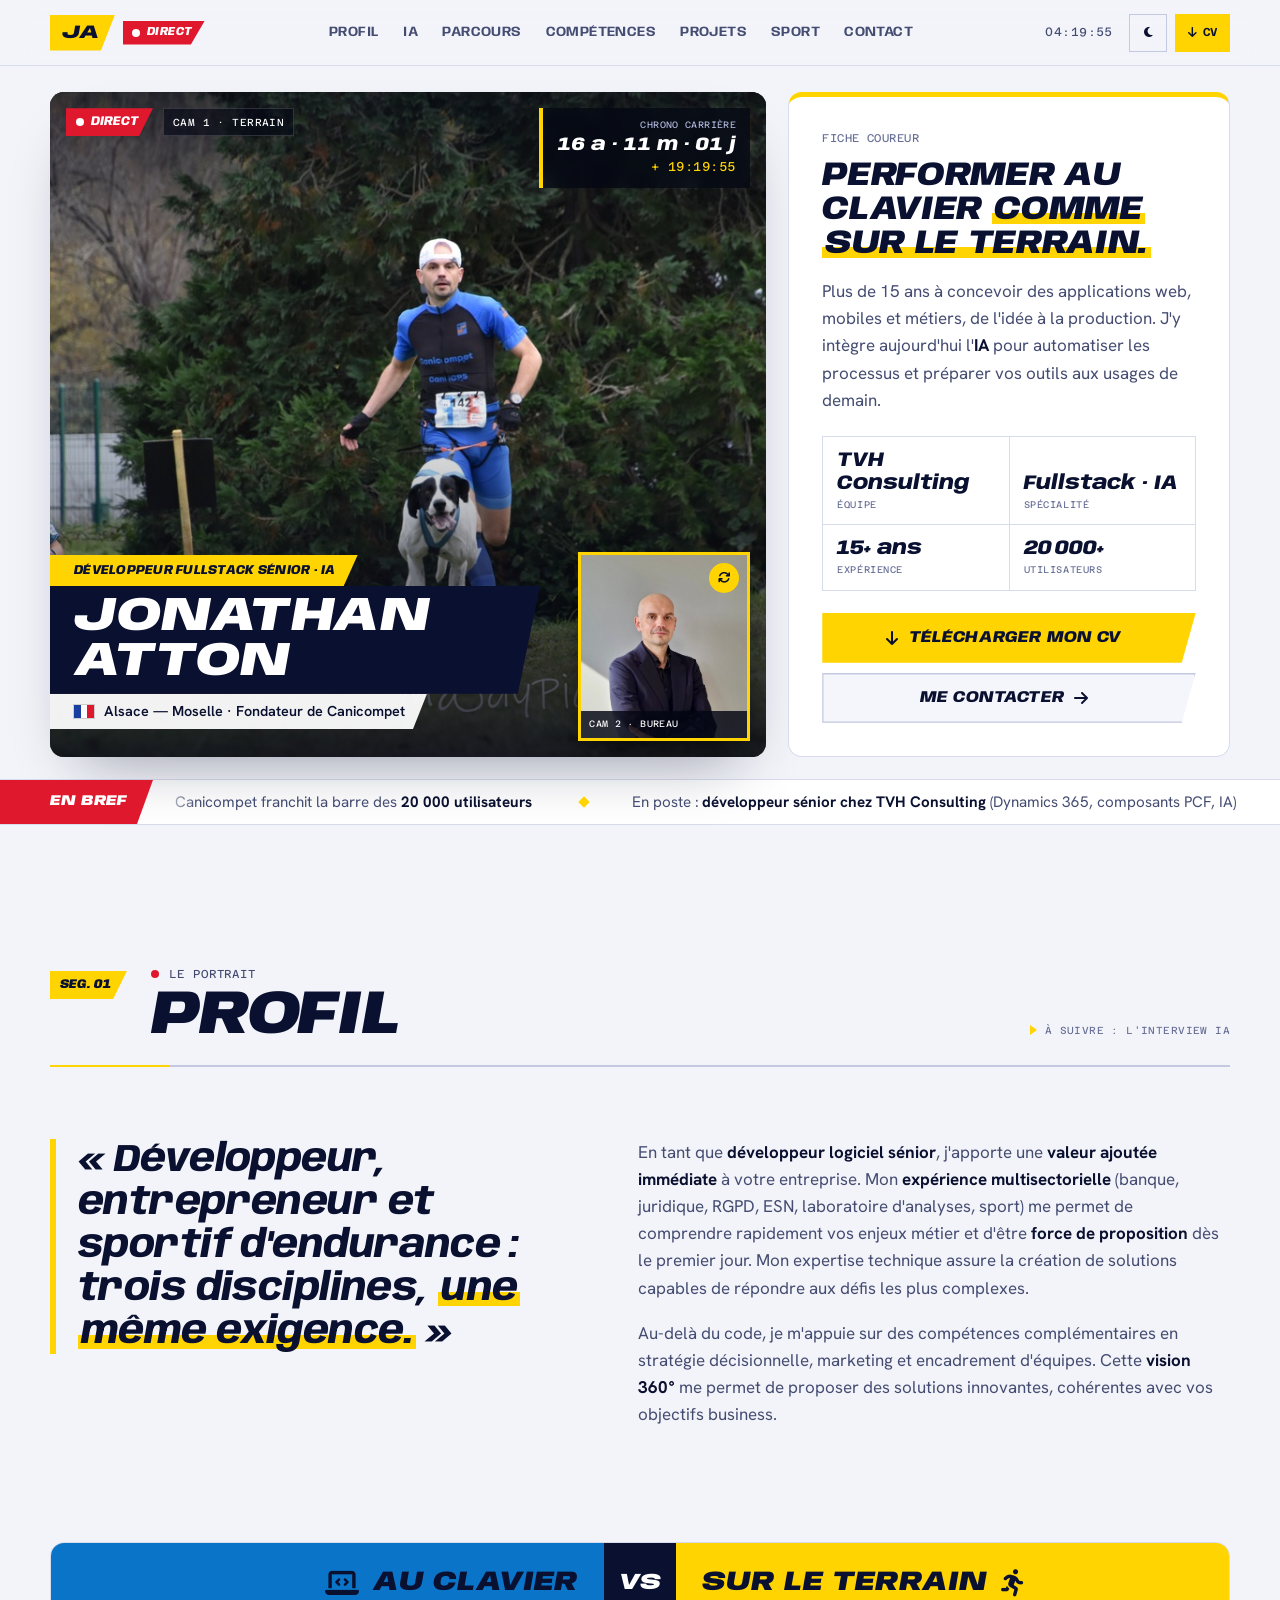
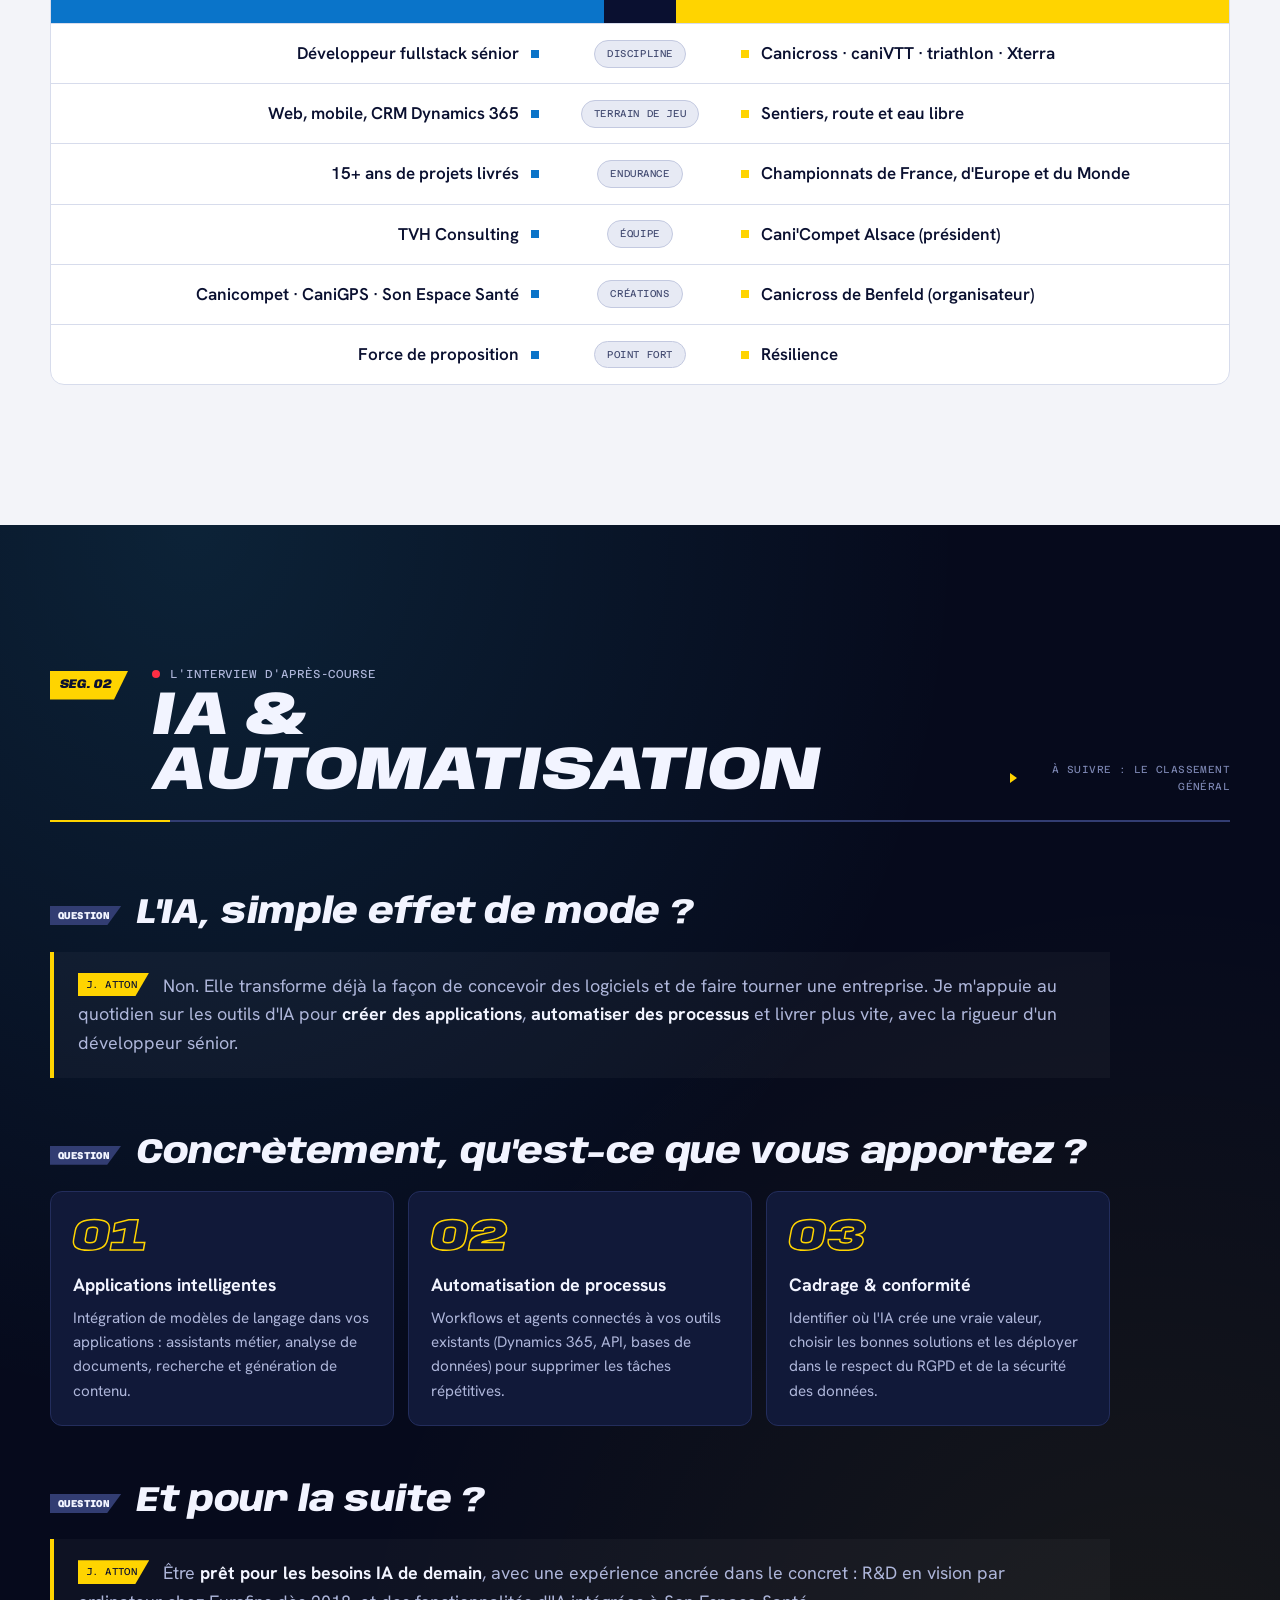
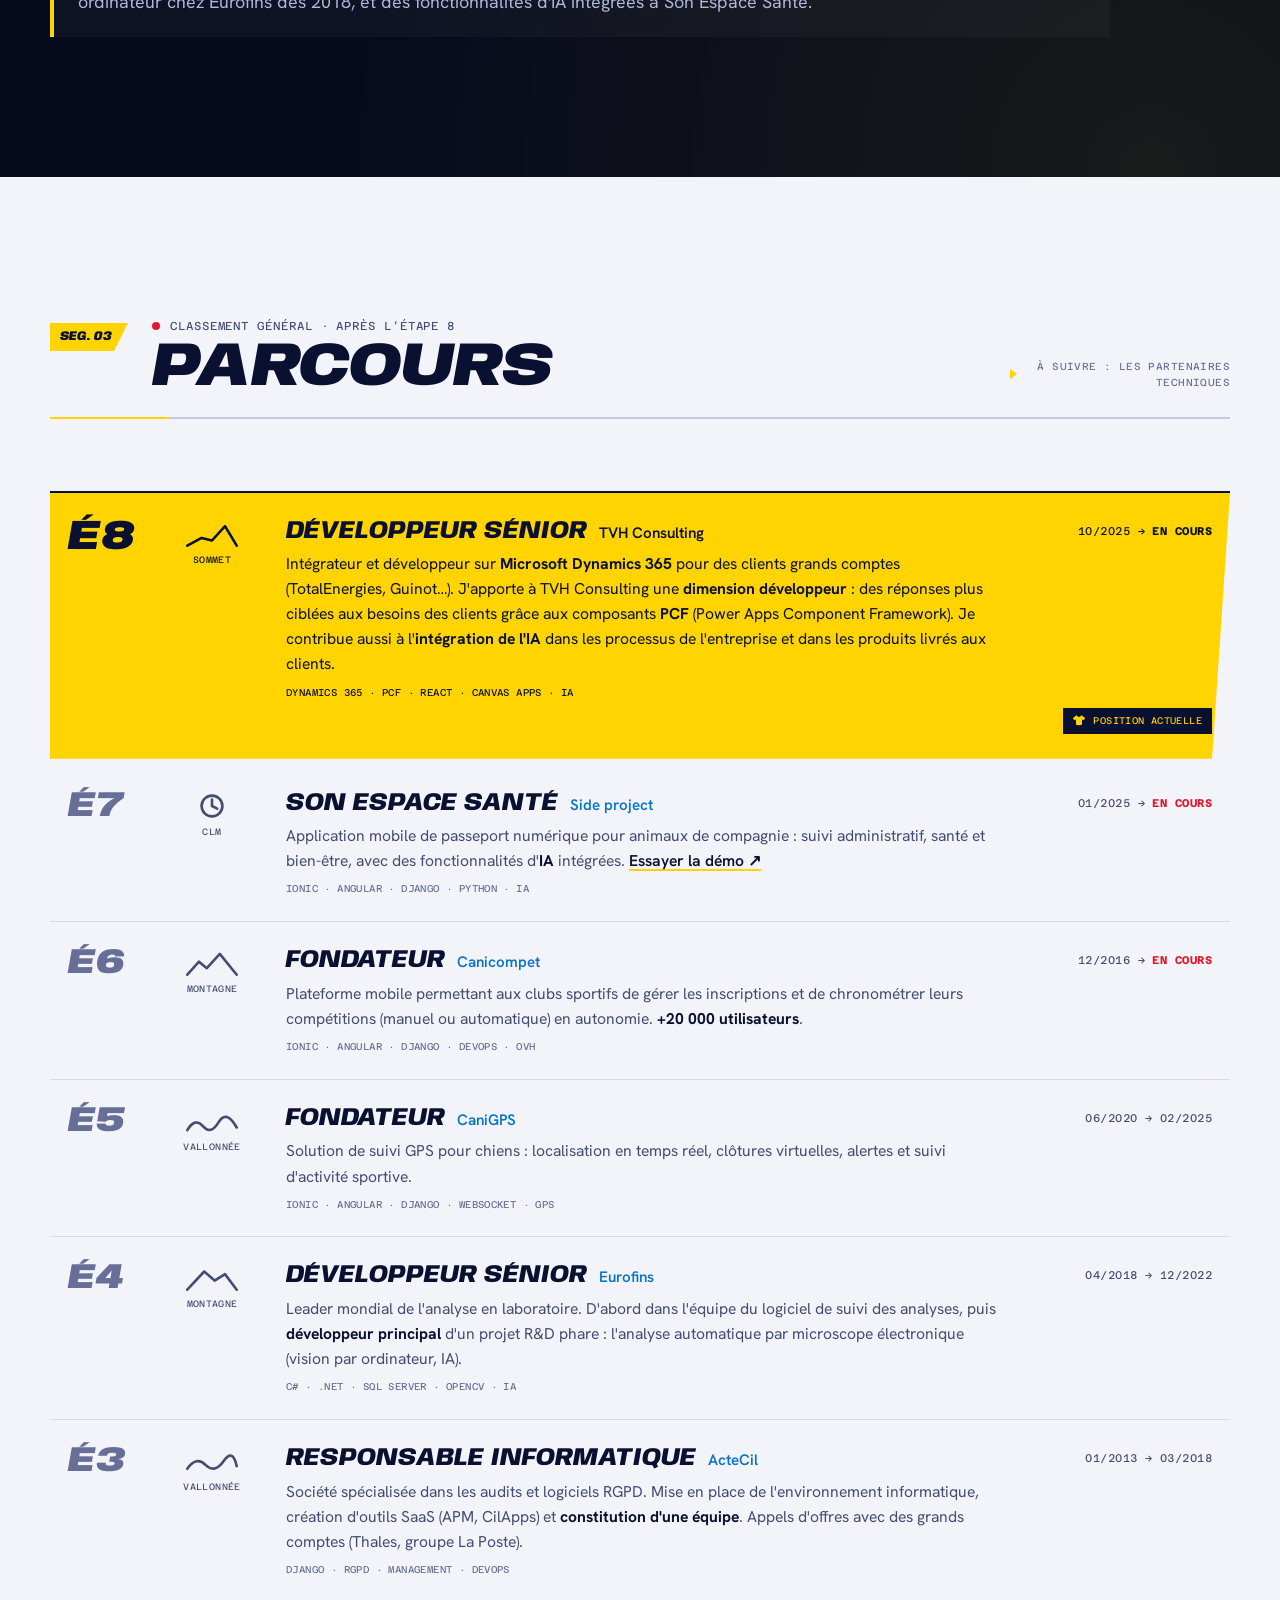
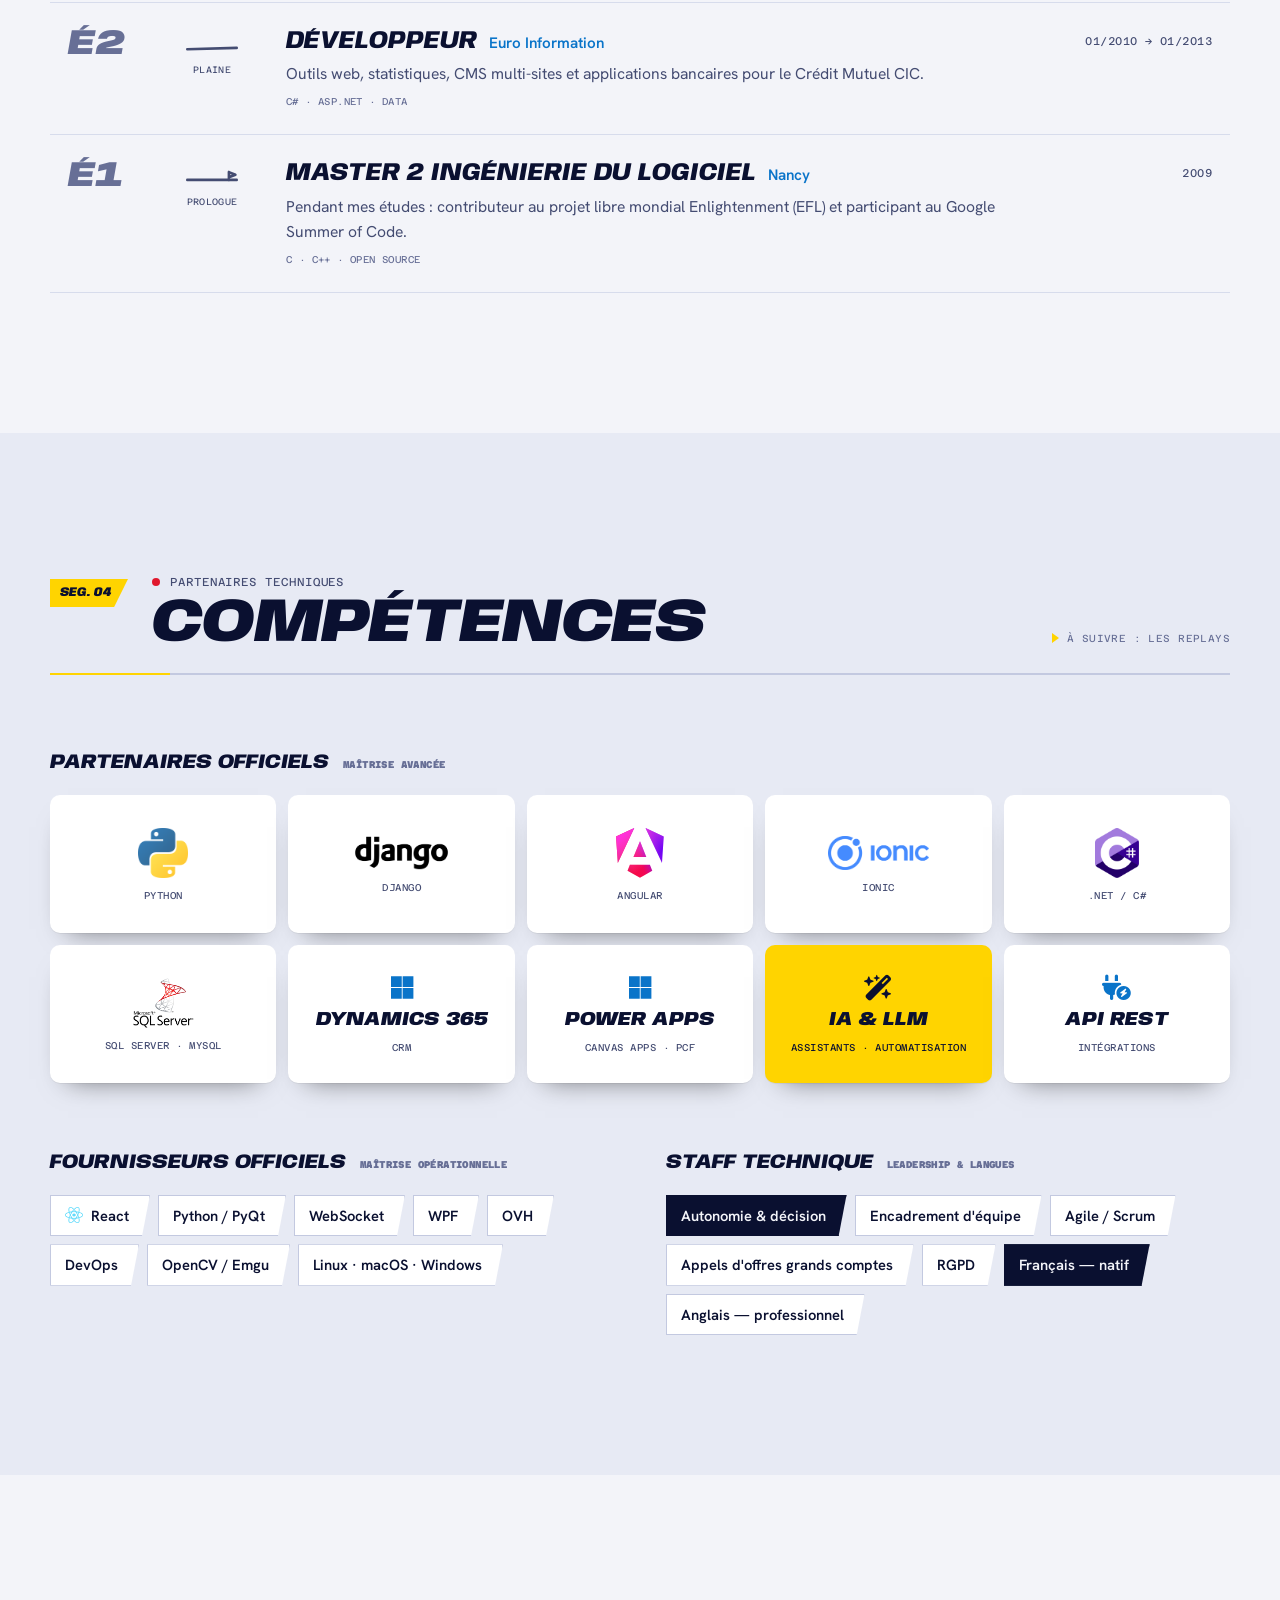
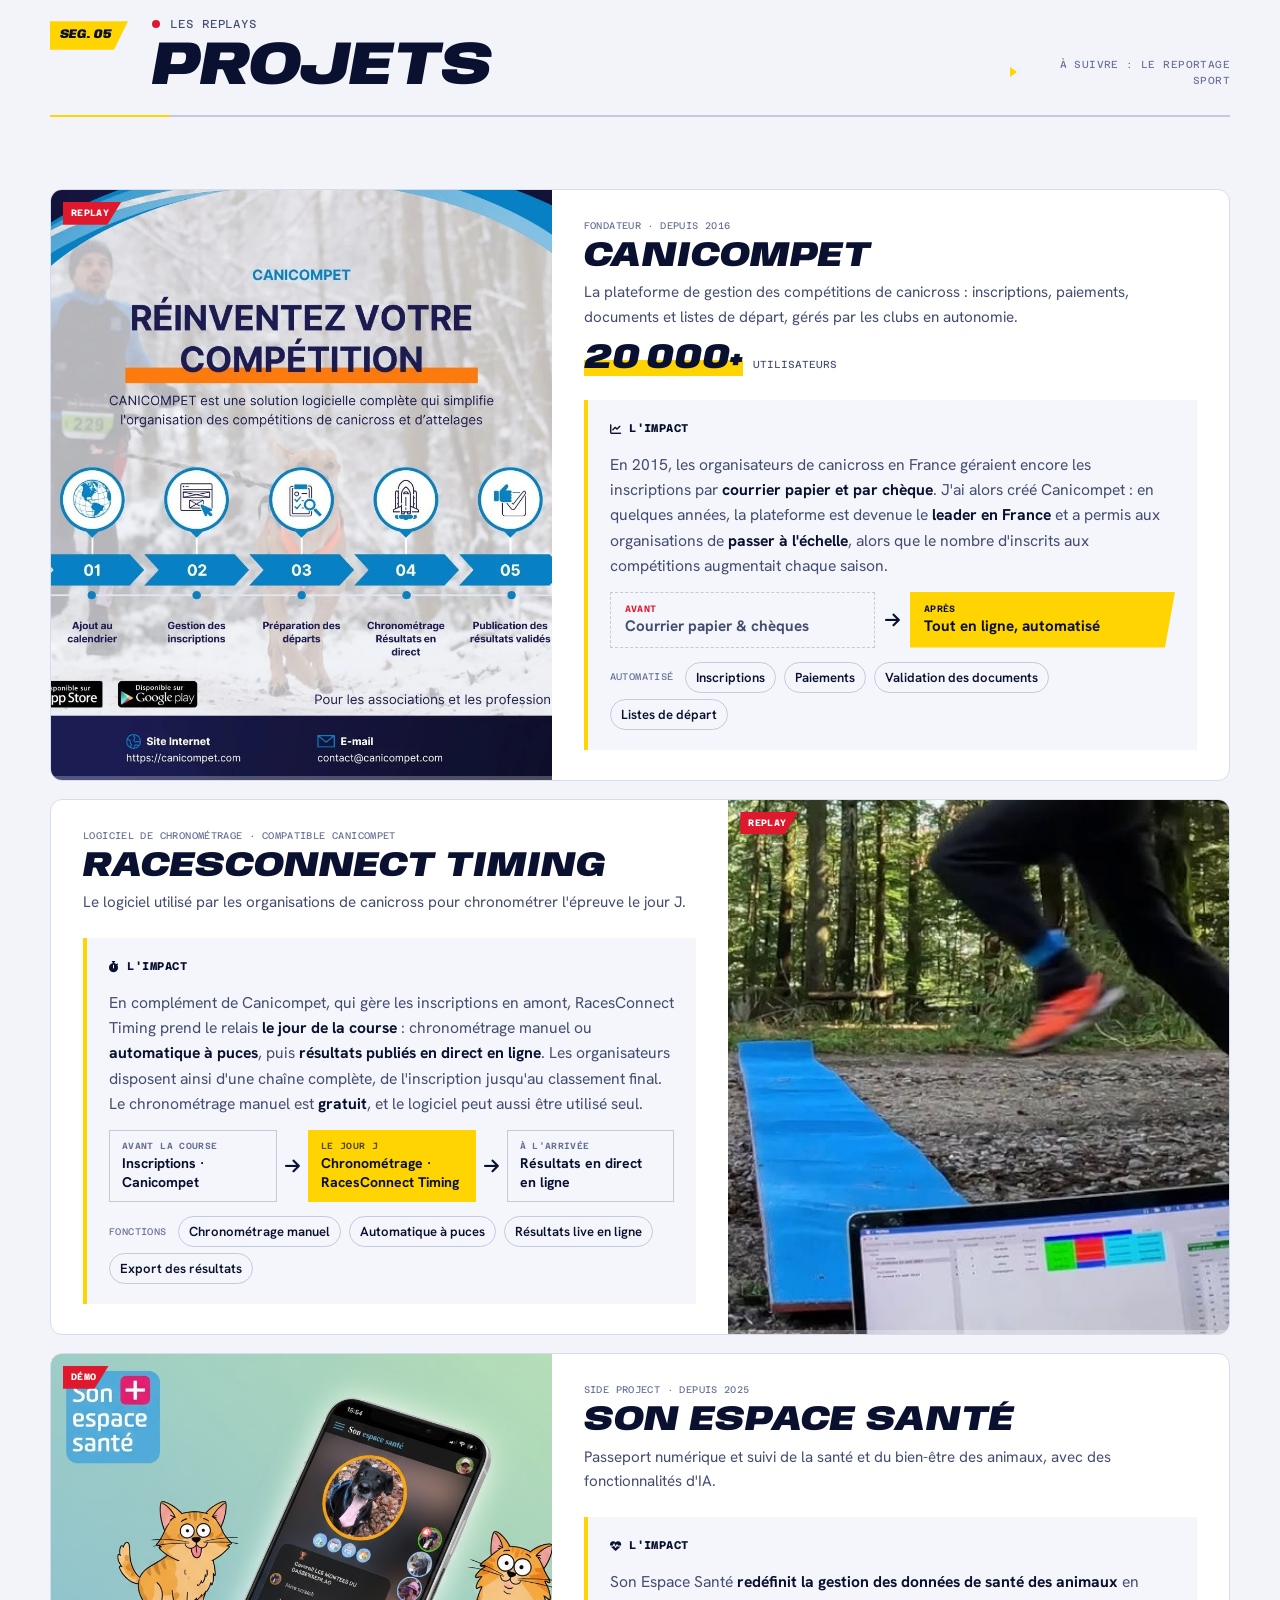
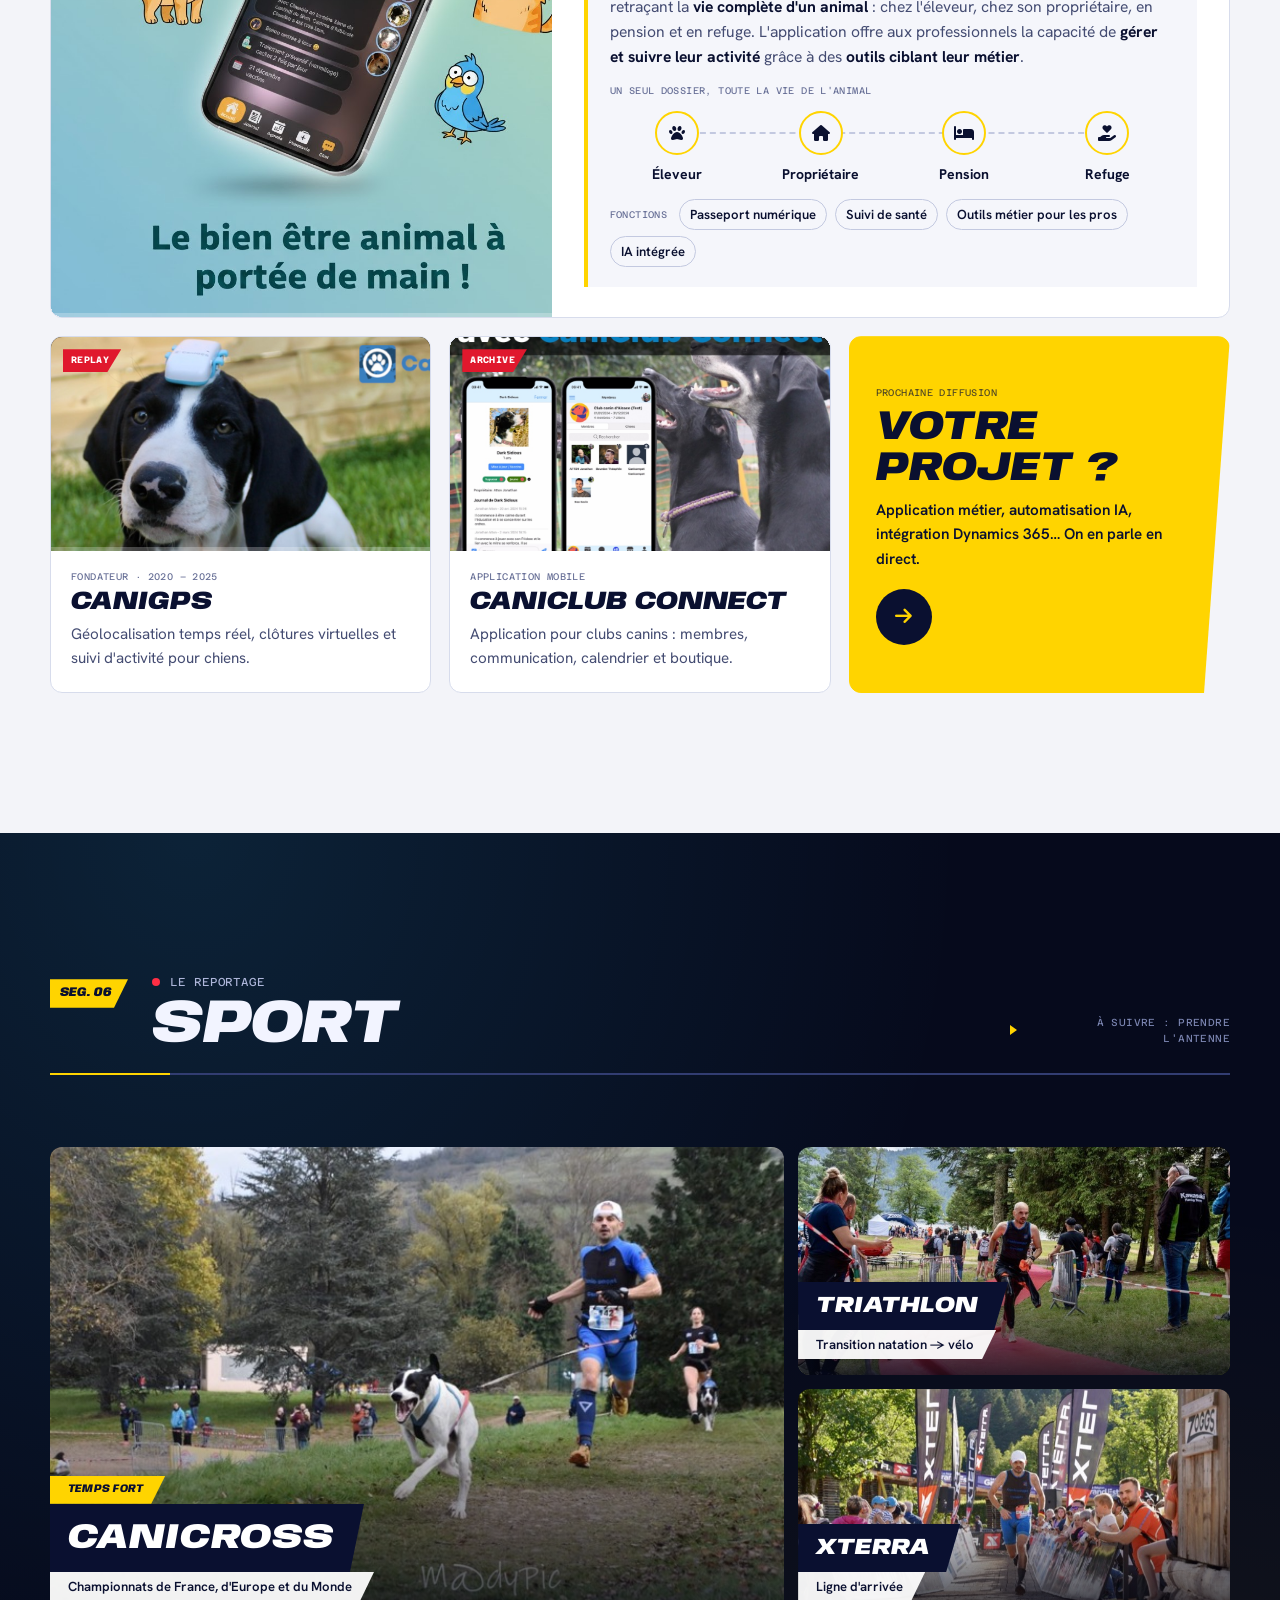
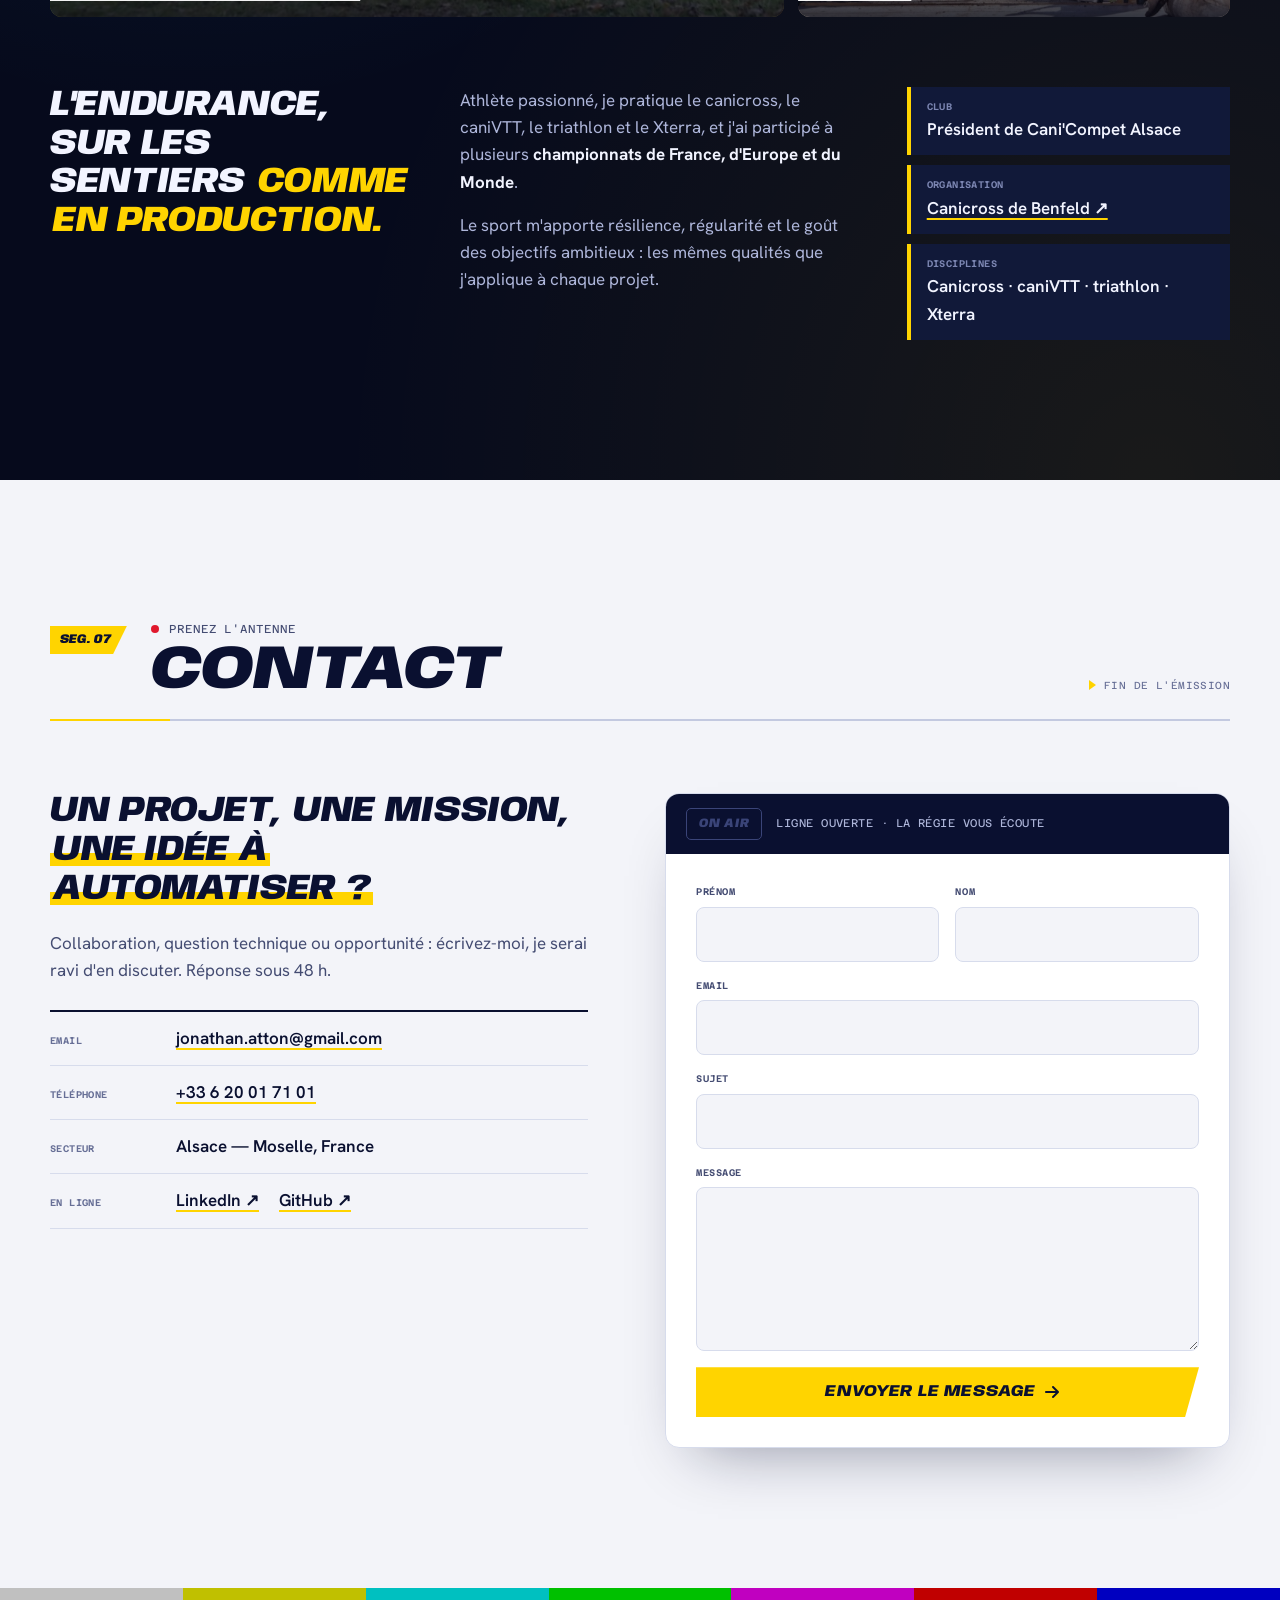
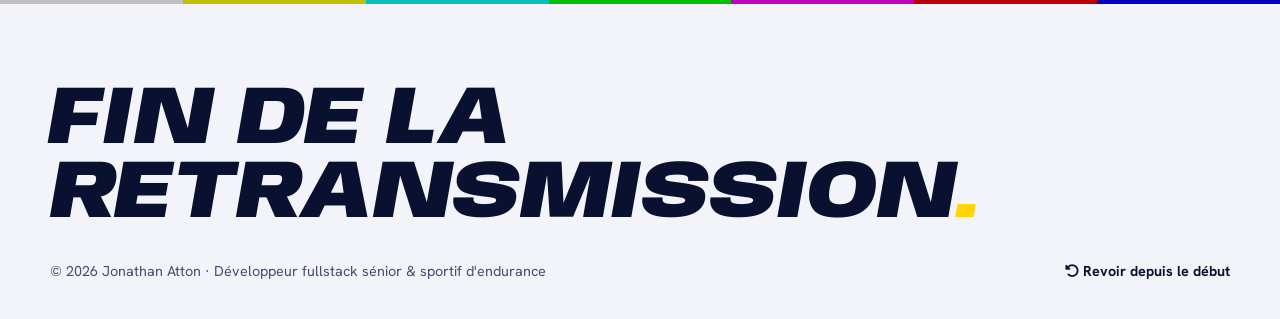
==== commit 9391ab8f: "Projets : blocs « impact », nouveaux visuels ; domaine jonathan-atton.com - Canicompet, RacesConnect" ====
--- a/index.html
+++ b/index.html
@@ -13,8 +13,8 @@
     <meta property="og:type" content="profile">
     <meta property="og:title" content="Jonathan Atton — Développeur fullstack sénior">
     <meta property="og:description" content="Performer au clavier comme sur le terrain. Fullstack Python/Django, Angular, React, Dynamics 365 — IA & automatisation de processus. Fondateur de Canicompet.">
-    <meta property="og:url" content="https://jonathanatton.com/">
-    <meta property="og:image" content="https://jonathanatton.com/images/jonathan-atton-portrait-hd.jpg">
+    <meta property="og:url" content="https://jonathan-atton.com/">
+    <meta property="og:image" content="https://jonathan-atton.com/images/jonathan-atton-portrait-hd.jpg">
     <meta property="og:site_name" content="Jonathan Atton">
     <meta property="og:locale" content="fr_FR">
 
@@ -22,9 +22,9 @@
     <meta name="twitter:card" content="summary_large_image">
     <meta name="twitter:title" content="Jonathan Atton — Développeur fullstack sénior">
     <meta name="twitter:description" content="Performer au clavier comme sur le terrain. Fullstack, IA & automatisation, sportif d'endurance.">
-    <meta name="twitter:image" content="https://jonathanatton.com/images/jonathan-atton-portrait-hd.jpg">
-
-    <link rel="canonical" href="https://jonathanatton.com/">
+    <meta name="twitter:image" content="https://jonathan-atton.com/images/jonathan-atton-portrait-hd.jpg">
+
+    <link rel="canonical" href="https://jonathan-atton.com/">
     <link rel="icon" href="favicon.svg" type="image/svg+xml">
 
     <script>
@@ -51,8 +51,8 @@
       "@type": "Person",
       "name": "Jonathan Atton",
       "jobTitle": "Développeur fullstack sénior",
-      "url": "https://jonathanatton.com/",
-      "image": "https://jonathanatton.com/images/jonathan-atton-portrait-hd.jpg",
+      "url": "https://jonathan-atton.com/",
+      "image": "https://jonathan-atton.com/images/jonathan-atton-portrait-hd.jpg",
       "email": "mailto:jonathan.atton@gmail.com",
       "telephone": "+33620017101",
       "address": { "@type": "PostalAddress", "addressRegion": "Alsace - Moselle", "addressCountry": "FR" },
@@ -164,7 +164,7 @@
                 <div class="ticker-viewport">
                     <div class="ticker-track" data-ticker>
                         <span>Canicompet franchit la barre des <b>20 000 utilisateurs</b></span>
-                        <span>Nouveau poste : <b>développeur sénior chez TVH Consulting</b> (Dynamics 365, React)</span>
+                        <span>En poste : <b>développeur sénior chez TVH Consulting</b> (Dynamics 365, composants PCF, IA)</span>
                         <span>Son Espace Santé : <b>démo en ligne</b> avec fonctionnalités d'IA</span>
                         <span>Canicross, triathlon, Xterra : présent aux <b>championnats de France, d'Europe et du Monde</b></span>
                         <span>L'IA au service des <b>processus métiers</b> : applications, automatisation, conformité RGPD</span>
@@ -280,8 +280,8 @@
                         <span class="st-profile" title="Arrivée au sommet"><svg viewBox="0 0 40 20" aria-hidden="true"><path d="M1 19 L12 13 L20 15 L30 4 L39 19" /></svg><span class="mono">Sommet</span></span>
                         <div class="st-main">
                             <h3>Développeur sénior <span>TVH Consulting</span></h3>
-                            <p>Intégrateur et développeur spécialisé sur <strong>Microsoft Dynamics 365</strong>. Conception et déploiement d'applications métiers avancées avec <strong>Canvas Apps</strong> et <strong>React</strong> pour des clients comme TotalEnergies ou Guinot.</p>
-                            <p class="st-tags mono">Dynamics 365 · Canvas Apps · React</p>
+                            <p>Intégrateur et développeur sur <strong>Microsoft Dynamics 365</strong> pour des clients grands comptes (TotalEnergies, Guinot…). J'apporte à TVH Consulting une <strong>dimension développeur</strong> : des réponses plus ciblées aux besoins des clients grâce aux composants <strong>PCF</strong> (Power Apps Component Framework). Je contribue aussi à l'<strong>intégration de l'IA</strong> dans les processus de l'entreprise et dans les produits livrés aux clients.</p>
+                            <p class="st-tags mono">Dynamics 365 · PCF · React · Canvas Apps · IA</p>
                         </div>
                         <span class="st-time mono">10/2025 → <b>en cours</b></span>
                         <span class="st-jersey mono"><i class="fa-solid fa-shirt" aria-hidden="true"></i>Position actuelle</span>
@@ -381,7 +381,7 @@
                     <li class="sponsor reveal"><img src="images/csharp.png" alt="" loading="lazy"><span>.NET / C#</span></li>
                     <li class="sponsor reveal" style="--d:1"><img src="images/Microsoft_SQL_server_logo.png" alt="" loading="lazy"><span>SQL Server · MySQL</span></li>
                     <li class="sponsor sponsor-word reveal" style="--d:2"><i class="fa-brands fa-microsoft" aria-hidden="true"></i><b>Dynamics 365</b><span>CRM</span></li>
-                    <li class="sponsor sponsor-word reveal" style="--d:3"><i class="fa-brands fa-microsoft" aria-hidden="true"></i><b>Power Apps</b><span>Canvas Apps</span></li>
+                    <li class="sponsor sponsor-word reveal" style="--d:3"><i class="fa-brands fa-microsoft" aria-hidden="true"></i><b>Power Apps</b><span>Canvas Apps · PCF</span></li>
                     <li class="sponsor sponsor-word sponsor-ai reveal"><i class="fa-solid fa-wand-magic-sparkles" aria-hidden="true"></i><b>IA &amp; LLM</b><span>Assistants · automatisation</span></li>
                     <li class="sponsor sponsor-word reveal" style="--d:1"><i class="fa-solid fa-plug-circle-bolt" aria-hidden="true"></i><b>API REST</b><span>Intégrations</span></li>
                 </ul>
@@ -430,28 +430,85 @@
 
                 <div class="replays">
                     <a class="replay replay-main reveal" href="https://canicompet.com" target="_blank" rel="noopener noreferrer">
-                        <span class="replay-thumb"><img src="images/racesconnect-1-1024x1024.png" alt="" loading="lazy" style="object-position:50% 25%"><span class="play" aria-hidden="true"><i class="fa-solid fa-play"></i></span><span class="replay-tag mono">Replay</span><span class="replay-bar" aria-hidden="true"></span></span>
+                        <span class="replay-thumb"><img src="images/canicompet-affiche.webp" alt="" loading="lazy" style="object-position:50% 22%"><span class="play" aria-hidden="true"><i class="fa-solid fa-play"></i></span><span class="replay-tag mono">Replay</span><span class="replay-bar" aria-hidden="true"></span></span>
                         <span class="replay-body">
                             <span class="replay-meta mono">Fondateur · depuis 2016</span>
                             <span class="replay-title">Canicompet</span>
-                            <span class="replay-desc">Inscriptions et chronométrage de compétitions, gérés par les clubs en autonomie.</span>
+                            <span class="replay-desc">La plateforme de gestion des compétitions de canicross : inscriptions, paiements, documents et listes de départ, gérés par les clubs en autonomie.</span>
                             <span class="replay-stat"><b><span data-count="20000">20 000</span>+</b> utilisateurs</span>
+
+                            <span class="impact">
+                                <span class="impact-head mono"><i class="fa-solid fa-chart-line" aria-hidden="true"></i>L'impact</span>
+                                <span class="impact-text">En 2015, les organisateurs de canicross en France géraient encore les inscriptions par <b>courrier papier et par chèque</b>. J'ai alors créé Canicompet : en quelques années, la plateforme est devenue le <b>leader en France</b> et a permis aux organisations de <b>passer à l'échelle</b>, alors que le nombre d'inscrits aux compétitions augmentait chaque saison.</span>
+                                <span class="impact-shift">
+                                    <span class="shift-before"><span class="mono">Avant</span>Courrier papier &amp; chèques</span>
+                                    <span class="shift-arrow" aria-hidden="true"><i class="fa-solid fa-arrow-right"></i></span>
+                                    <span class="shift-after"><span class="mono">Après</span>Tout en ligne, automatisé</span>
+                                </span>
+                                <span class="impact-auto">
+                                    <span class="mono">Automatisé</span>
+                                    <span class="impact-chip">Inscriptions</span>
+                                    <span class="impact-chip">Paiements</span>
+                                    <span class="impact-chip">Validation des documents</span>
+                                    <span class="impact-chip">Listes de départ</span>
+                                </span>
+                            </span>
                         </span>
                     </a>
-                    <a class="replay reveal" style="--d:1" href="https://apps.sonespacesante.com/login?demo=1" target="_blank" rel="noopener noreferrer">
-                        <span class="replay-thumb"><img src="images/son-espace-sante.png" alt="" loading="lazy" style="object-position:50% 40%"><span class="play" aria-hidden="true"><i class="fa-solid fa-play"></i></span><span class="replay-tag mono">Démo</span><span class="replay-bar" aria-hidden="true"></span></span>
+                    <a class="replay replay-main replay-alt reveal" href="https://canicompet.com/canicompet/2" target="_blank" rel="noopener noreferrer">
+                        <span class="replay-thumb"><img src="images/racesconnect-timing.jpg" alt="" loading="lazy" style="object-position:50% 72%"><span class="play" aria-hidden="true"><i class="fa-solid fa-play"></i></span><span class="replay-tag mono">Replay</span><span class="replay-bar" aria-hidden="true"></span></span>
                         <span class="replay-body">
-                            <span class="replay-meta mono">Side project · 2025</span>
-                            <span class="replay-title">Son Espace Santé</span>
-                            <span class="replay-desc">Passeport numérique et suivi bien-être des animaux, avec des fonctionnalités d'IA.</span>
+                            <span class="replay-meta mono">Logiciel de chronométrage · compatible Canicompet</span>
+                            <span class="replay-title">RacesConnect Timing</span>
+                            <span class="replay-desc">Le logiciel utilisé par les organisations de canicross pour chronométrer l'épreuve le jour J.</span>
+
+                            <span class="impact">
+                                <span class="impact-head mono"><i class="fa-solid fa-stopwatch" aria-hidden="true"></i>L'impact</span>
+                                <span class="impact-text">En complément de Canicompet, qui gère les inscriptions en amont, RacesConnect Timing prend le relais <b>le jour de la course</b> : chronométrage manuel ou <b>automatique à puces</b>, puis <b>résultats publiés en direct en ligne</b>. Les organisateurs disposent ainsi d'une chaîne complète, de l'inscription jusqu'au classement final. Le chronométrage manuel est <b>gratuit</b>, et le logiciel peut aussi être utilisé seul.</span>
+                                <span class="impact-flow">
+                                    <span class="flow-step"><span class="mono">Avant la course</span>Inscriptions · Canicompet</span>
+                                    <span class="shift-arrow" aria-hidden="true"><i class="fa-solid fa-arrow-right"></i></span>
+                                    <span class="flow-step is-current"><span class="mono">Le jour J</span>Chronométrage · RacesConnect Timing</span>
+                                    <span class="shift-arrow" aria-hidden="true"><i class="fa-solid fa-arrow-right"></i></span>
+                                    <span class="flow-step"><span class="mono">À l'arrivée</span>Résultats en direct en ligne</span>
+                                </span>
+                                <span class="impact-auto">
+                                    <span class="mono">Fonctions</span>
+                                    <span class="impact-chip">Chronométrage manuel</span>
+                                    <span class="impact-chip">Automatique à puces</span>
+                                    <span class="impact-chip">Résultats live en ligne</span>
+                                    <span class="impact-chip">Export des résultats</span>
+                                </span>
+                            </span>
                         </span>
                     </a>
-                    <a class="replay reveal" style="--d:2" href="https://racesconnect.com/racesconnect" target="_blank" rel="noopener noreferrer">
-                        <span class="replay-thumb"><img src="images/banner-1024x269.png" alt="" loading="lazy" style="object-position:8% 50%"><span class="play" aria-hidden="true"><i class="fa-solid fa-play"></i></span><span class="replay-tag mono">Replay</span><span class="replay-bar" aria-hidden="true"></span></span>
+                    <a class="replay replay-main reveal" href="https://apps.sonespacesante.com/login?demo=1" target="_blank" rel="noopener noreferrer">
+                        <span class="replay-thumb"><img src="images/son-espace-sante.png" alt="" loading="lazy" style="object-position:0% 50%"><span class="play" aria-hidden="true"><i class="fa-solid fa-play"></i></span><span class="replay-tag mono">Démo</span><span class="replay-bar" aria-hidden="true"></span></span>
                         <span class="replay-body">
-                            <span class="replay-meta mono">Logiciel de bureau</span>
-                            <span class="replay-title">RacesConnect Timing</span>
-                            <span class="replay-desc">Listes de départ et chronométrage, manuel ou automatique avec puces.</span>
+                            <span class="replay-meta mono">Side project · depuis 2025</span>
+                            <span class="replay-title">Son Espace Santé</span>
+                            <span class="replay-desc">Passeport numérique et suivi de la santé et du bien-être des animaux, avec des fonctionnalités d'IA.</span>
+
+                            <span class="impact">
+                                <span class="impact-head mono"><i class="fa-solid fa-heart-pulse" aria-hidden="true"></i>L'impact</span>
+                                <span class="impact-text">Son Espace Santé <b>redéfinit la gestion des données de santé des animaux</b> en retraçant la <b>vie complète d'un animal</b> : chez l'éleveur, chez son propriétaire, en pension et en refuge. L'application offre aux professionnels la capacité de <b>gérer et suivre leur activité</b> grâce à des <b>outils ciblant leur métier</b>.</span>
+                                <span class="journey">
+                                    <span class="journey-title mono">Un seul dossier, toute la vie de l'animal</span>
+                                    <span class="journey-stops">
+                                        <span class="journey-stop"><i class="fa-solid fa-paw" aria-hidden="true"></i>Éleveur</span>
+                                        <span class="journey-stop"><i class="fa-solid fa-house" aria-hidden="true"></i>Propriétaire</span>
+                                        <span class="journey-stop"><i class="fa-solid fa-bed" aria-hidden="true"></i>Pension</span>
+                                        <span class="journey-stop"><i class="fa-solid fa-hand-holding-heart" aria-hidden="true"></i>Refuge</span>
+                                    </span>
+                                </span>
+                                <span class="impact-auto">
+                                    <span class="mono">Fonctions</span>
+                                    <span class="impact-chip">Passeport numérique</span>
+                                    <span class="impact-chip">Suivi de santé</span>
+                                    <span class="impact-chip">Outils métier pour les pros</span>
+                                    <span class="impact-chip">IA intégrée</span>
+                                </span>
+                            </span>
                         </span>
                     </a>
                     <a class="replay reveal" href="https://canigps.fr" target="_blank" rel="noopener noreferrer">
--- a/style.css
+++ b/style.css
@@ -1510,7 +1510,9 @@
 }
 
 .replay-main {
-    grid-column: span 2;
+    grid-column: 1 / -1;
+    display: grid;
+    grid-template-columns: minmax(0, .85fr) minmax(0, 1.15fr);
 }
 
 .replay-thumb {
@@ -1522,7 +1524,22 @@
 }
 
 .replay-main .replay-thumb {
-    aspect-ratio: 21 / 9;
+    aspect-ratio: auto;
+    height: 100%;
+    min-height: 440px;
+}
+
+.replay-main .replay-body {
+    padding: 28px 32px 30px;
+}
+
+/* Mirrored feature: image on the right */
+.replay-alt {
+    grid-template-columns: minmax(0, 1.15fr) minmax(0, .85fr);
+}
+
+.replay-alt .replay-thumb {
+    order: 2;
 }
 
 .replay-thumb img {
@@ -1655,15 +1672,219 @@
     background: linear-gradient(transparent 55%, var(--yellow) 55%);
 }
 
+/* Project impact: before / after story */
+.impact {
+    display: flex;
+    flex-direction: column;
+    gap: 14px;
+    margin-top: 18px;
+    padding: 20px 22px;
+    background: var(--panel-2);
+    border-left: 4px solid var(--yellow);
+}
+
+.impact-head {
+    display: inline-flex;
+    align-items: center;
+    gap: 8px;
+    color: var(--text);
+    font-weight: 700;
+}
+
+.impact-head i {
+    color: var(--yellow);
+}
+
+:root[data-theme="light"] .impact-head i {
+    color: var(--navy);
+}
+
+.impact-text {
+    color: var(--text-2);
+    font-size: .98rem;
+    line-height: 1.6;
+}
+
+.impact-text b {
+    color: var(--text);
+    font-weight: 700;
+}
+
+.impact-shift {
+    display: grid;
+    grid-template-columns: minmax(0, 1fr) auto minmax(0, 1fr);
+    align-items: stretch;
+    gap: 10px;
+}
+
+.shift-before,
+.shift-after {
+    display: flex;
+    flex-direction: column;
+    justify-content: center;
+    gap: 2px;
+    padding: 10px 14px;
+    font-weight: 700;
+    font-size: .95rem;
+    line-height: 1.3;
+}
+
+.shift-before {
+    border: 1.5px dashed var(--line-2);
+    color: var(--text-2);
+}
+
+.shift-before .mono,
+.shift-after .mono {
+    font-size: .58rem;
+    font-weight: 600;
+}
+
+.shift-before .mono {
+    color: var(--red);
+}
+
+.shift-after {
+    background: var(--yellow);
+    color: var(--navy);
+    clip-path: polygon(0 0, 100% 0, calc(100% - 10px) 100%, 0 100%);
+    padding-right: 22px;
+}
+
+.shift-arrow {
+    display: grid;
+    place-items: center;
+    color: var(--yellow);
+}
+
+:root[data-theme="light"] .shift-arrow {
+    color: var(--navy);
+}
+
+/* Flow of steps (registration → race day → results) */
+.impact-flow {
+    display: grid;
+    grid-template-columns: minmax(0, 1fr) auto minmax(0, 1fr) auto minmax(0, 1fr);
+    align-items: stretch;
+    gap: 8px;
+}
+
+.flow-step {
+    display: flex;
+    flex-direction: column;
+    justify-content: center;
+    gap: 2px;
+    padding: 10px 12px;
+    border: 1.5px solid var(--line-2);
+    font-weight: 700;
+    font-size: .88rem;
+    line-height: 1.3;
+    color: var(--text);
+}
+
+.flow-step .mono {
+    font-size: .56rem;
+    font-weight: 600;
+    color: var(--text-3);
+}
+
+.flow-step.is-current {
+    background: var(--yellow);
+    border-color: var(--yellow);
+    color: var(--navy);
+}
+
+.flow-step.is-current .mono {
+    color: rgba(10, 16, 48, .7);
+}
+
+/* Journey across the animal's life */
+.journey {
+    display: flex;
+    flex-direction: column;
+    gap: 12px;
+}
+
+.journey-title {
+    font-size: .6rem;
+    color: var(--text-3);
+}
+
+.journey-stops {
+    position: relative;
+    display: grid;
+    grid-template-columns: repeat(4, minmax(0, 1fr));
+    gap: 8px;
+}
+
+.journey-stops::before {
+    content: '';
+    position: absolute;
+    left: 12.5%;
+    right: 12.5%;
+    top: 21px;
+    border-top: 2px dashed var(--line-2);
+}
+
+.journey-stop {
+    position: relative;
+    display: flex;
+    flex-direction: column;
+    align-items: center;
+    gap: 8px;
+    text-align: center;
+    font-weight: 700;
+    font-size: .88rem;
+    color: var(--text);
+}
+
+.journey-stop i {
+    display: grid;
+    place-items: center;
+    width: 44px;
+    height: 44px;
+    border-radius: 50%;
+    background: var(--panel-2);
+    border: 2px solid var(--yellow);
+    color: var(--yellow);
+    font-size: 1rem;
+}
+
+:root[data-theme="light"] .journey-stop i {
+    color: var(--navy);
+}
+
+.impact-auto {
+    display: flex;
+    flex-wrap: wrap;
+    align-items: center;
+    gap: 6px 8px;
+}
+
+.impact-auto>.mono {
+    margin-right: 4px;
+    font-size: .6rem;
+    color: var(--text-3);
+}
+
+.impact-chip {
+    padding: 4px 10px;
+    border: 1px solid var(--line-2);
+    border-radius: 99px;
+    font-size: .82rem;
+    font-weight: 600;
+    color: var(--text);
+}
+
 .replay-next {
-    grid-column: 1 / -1;
     position: relative;
     display: grid;
-    grid-template-columns: auto 1fr auto;
-    grid-template-areas: "meta meta arrow" "title desc arrow";
+    grid-template-columns: minmax(0, 1fr);
+    grid-template-areas: "meta" "title" "desc" "arrow";
+    align-content: center;
     align-items: center;
-    gap: 6px 32px;
-    padding: 28px 32px;
+    gap: 8px 20px;
+    padding: 28px 40px 28px 26px;
     background: var(--yellow);
     border-color: var(--yellow);
     color: var(--navy);
@@ -1677,8 +1898,7 @@
 
 .replay-next .replay-title {
     grid-area: title;
-    font-size: clamp(2rem, 4vw, 3.2rem);
-    white-space: nowrap;
+    font-size: clamp(2rem, 3.2vw, 2.8rem);
 }
 
 .replay-next .replay-desc {
@@ -1692,9 +1912,9 @@
     grid-area: arrow;
     display: grid;
     place-items: center;
-    width: 60px;
-    height: 60px;
-    margin-right: 20px;
+    width: 56px;
+    height: 56px;
+    margin-top: 10px;
     border-radius: 50%;
     background: var(--navy);
     color: var(--yellow);
@@ -2138,6 +2358,28 @@
 
     .replay-main {
         grid-column: 1 / -1;
+        grid-template-columns: minmax(0, 1fr);
+    }
+
+    .replay-main .replay-thumb {
+        aspect-ratio: 21 / 9;
+        height: auto;
+        min-height: 0;
+    }
+
+    .replay-alt .replay-thumb {
+        order: 0;
+    }
+
+    .replay-next {
+        grid-column: 1 / -1;
+        grid-template-columns: minmax(0, 1fr) auto;
+        grid-template-areas: "meta arrow" "title arrow" "desc arrow";
+        padding: 24px 22px;
+    }
+
+    .replay-next .next-arrow {
+        margin: 0 20px 0 0;
     }
 
     .stage {
@@ -2450,6 +2692,37 @@
         grid-template-columns: 1fr;
     }
 
+    .replay-main .replay-body {
+        padding: 18px 18px 22px;
+    }
+
+    .replay-main .replay-title {
+        font-size: 1.75rem;
+        overflow-wrap: anywhere;
+    }
+
+    .impact {
+        padding: 16px 16px;
+    }
+
+    .impact-shift,
+    .impact-flow {
+        grid-template-columns: 1fr;
+    }
+
+    .journey-stops {
+        grid-template-columns: repeat(2, minmax(0, 1fr));
+        row-gap: 16px;
+    }
+
+    .journey-stops::before {
+        display: none;
+    }
+
+    .shift-arrow {
+        transform: rotate(90deg);
+    }
+
     .replay-next {
         grid-template-columns: 1fr;
         grid-template-areas: "meta" "title" "desc" "arrow";
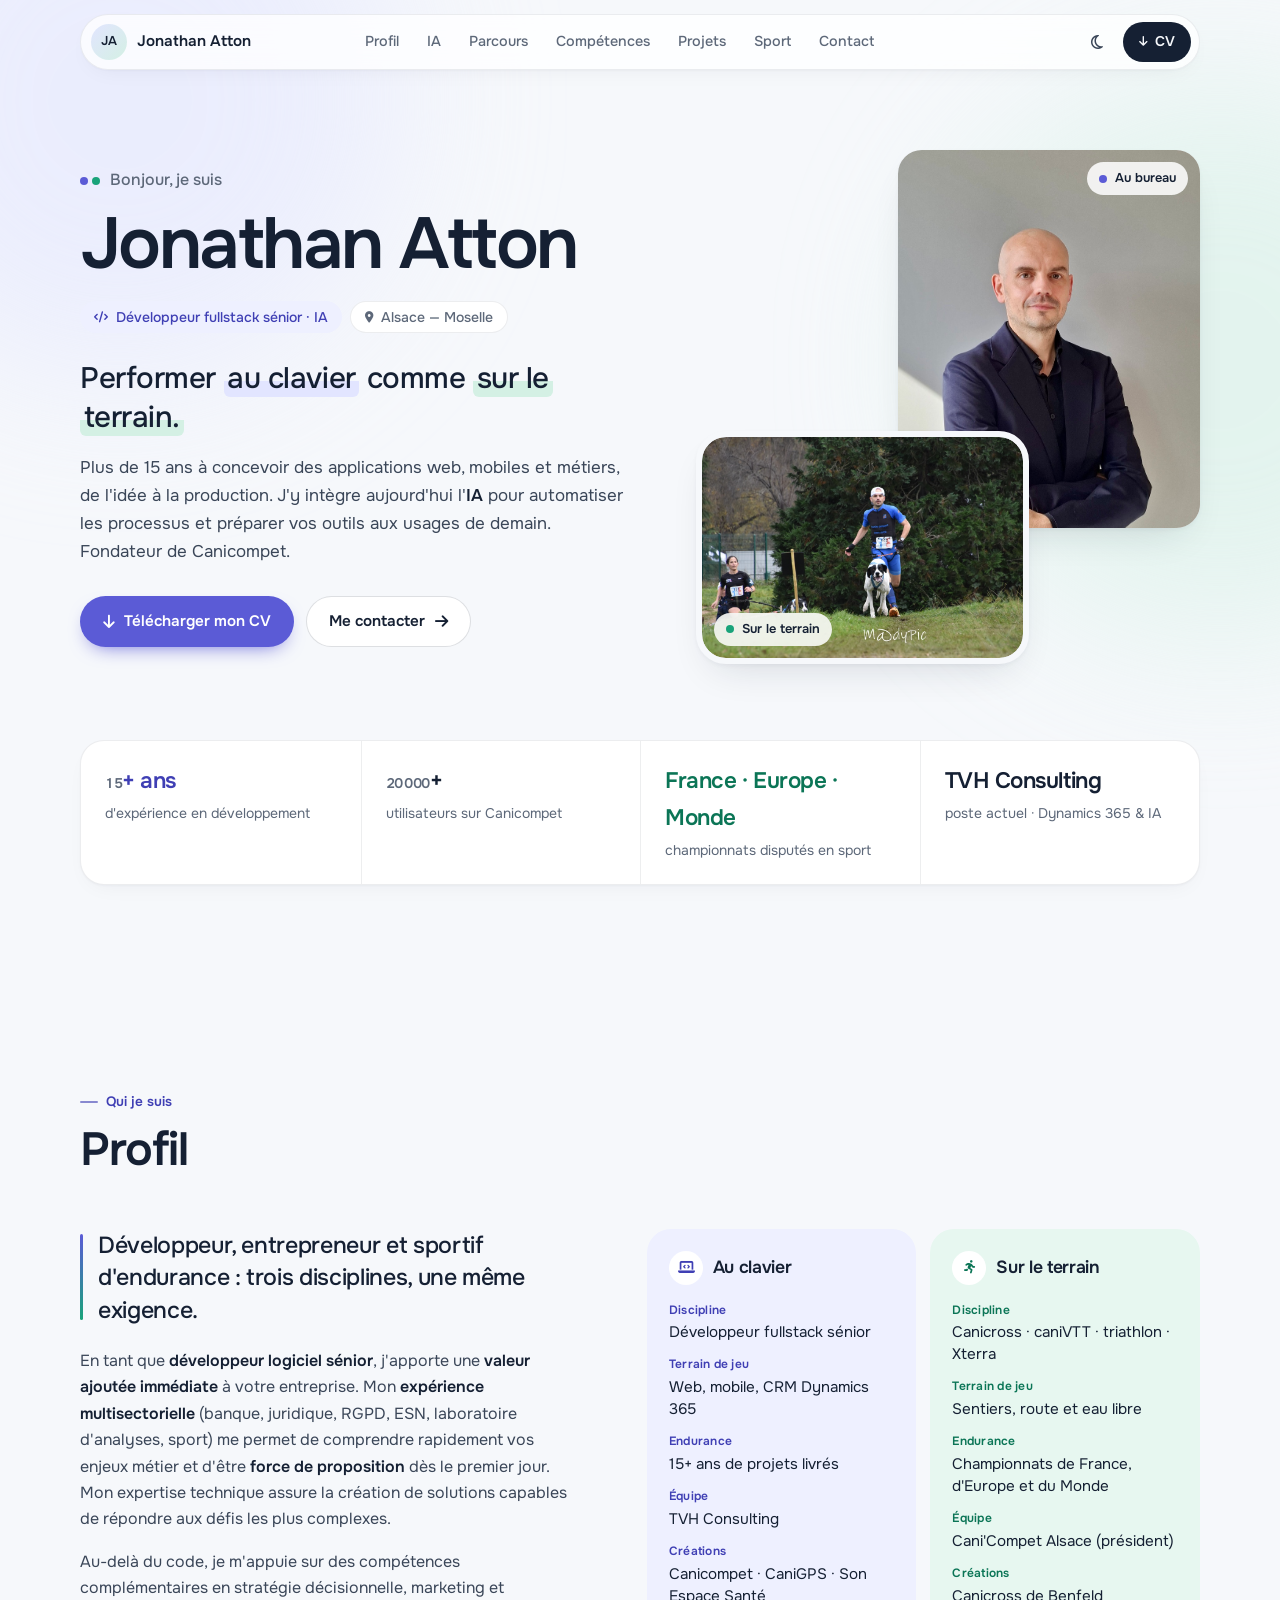
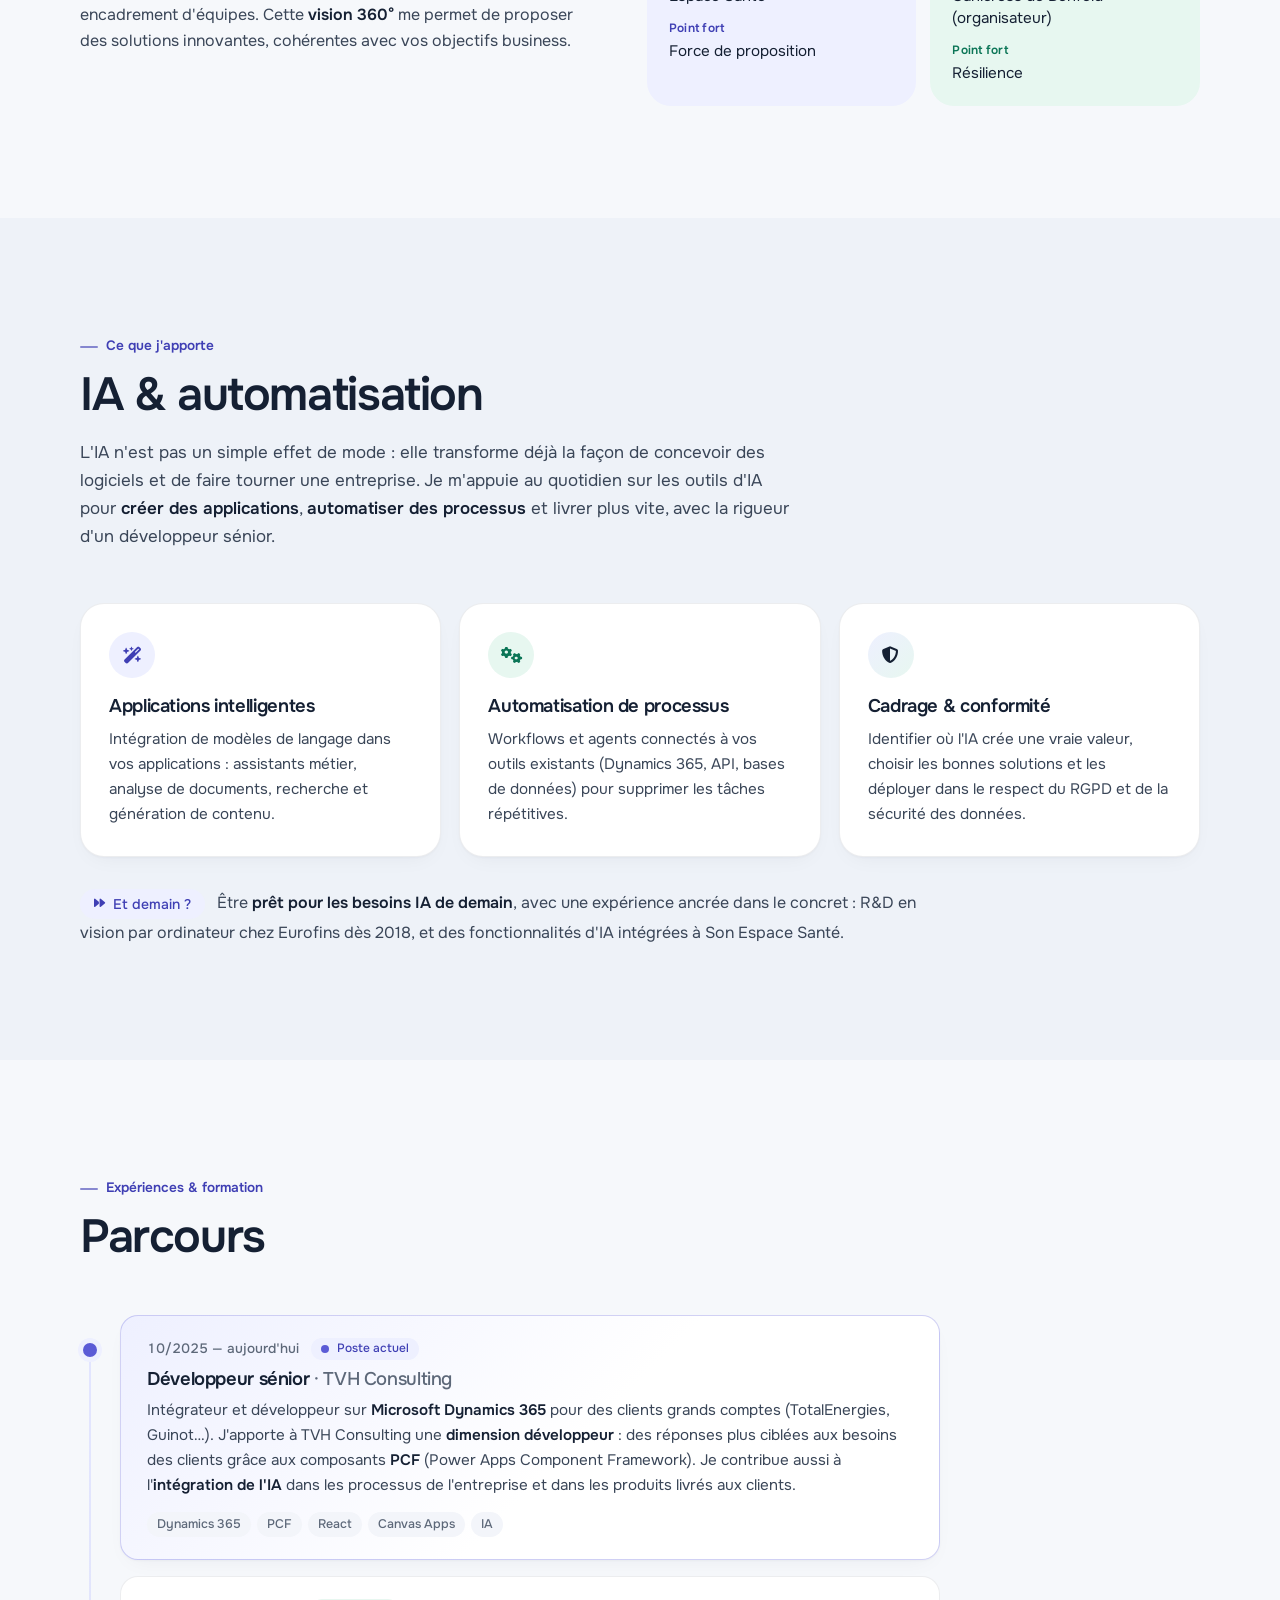
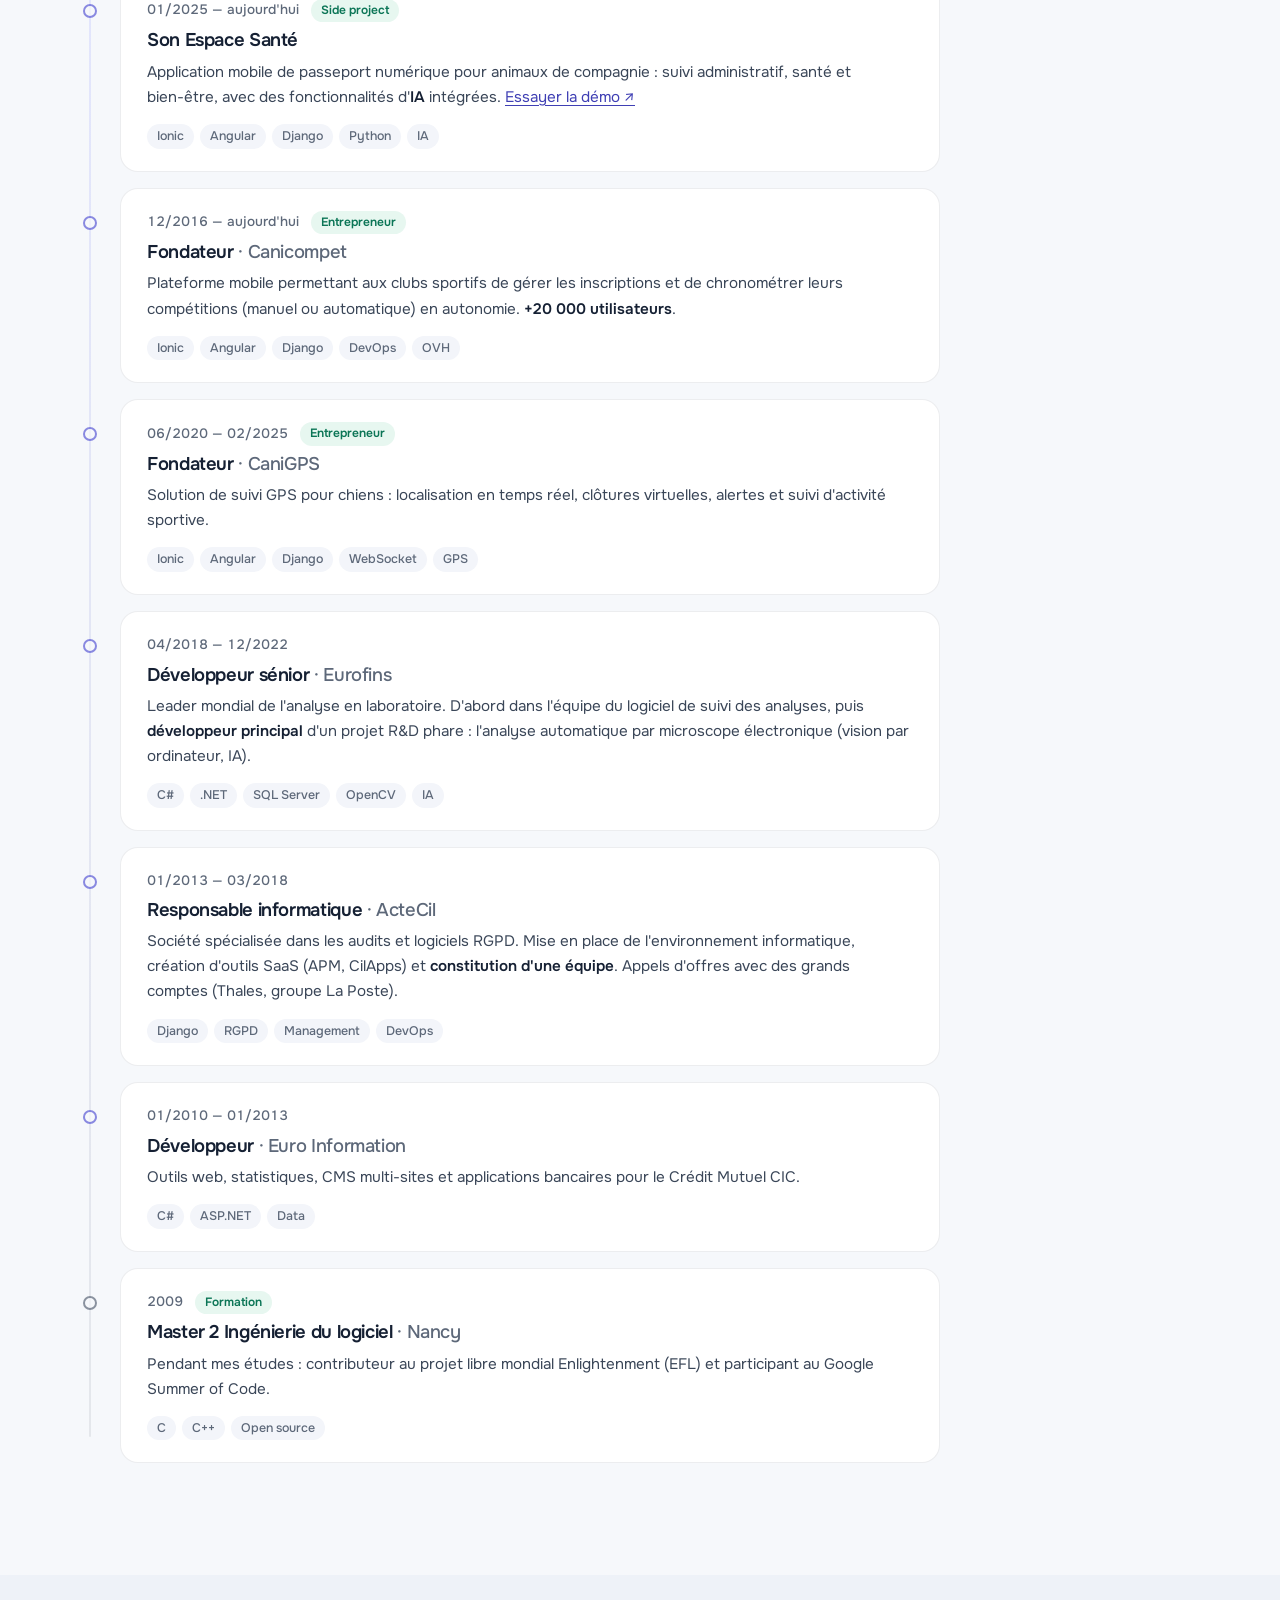
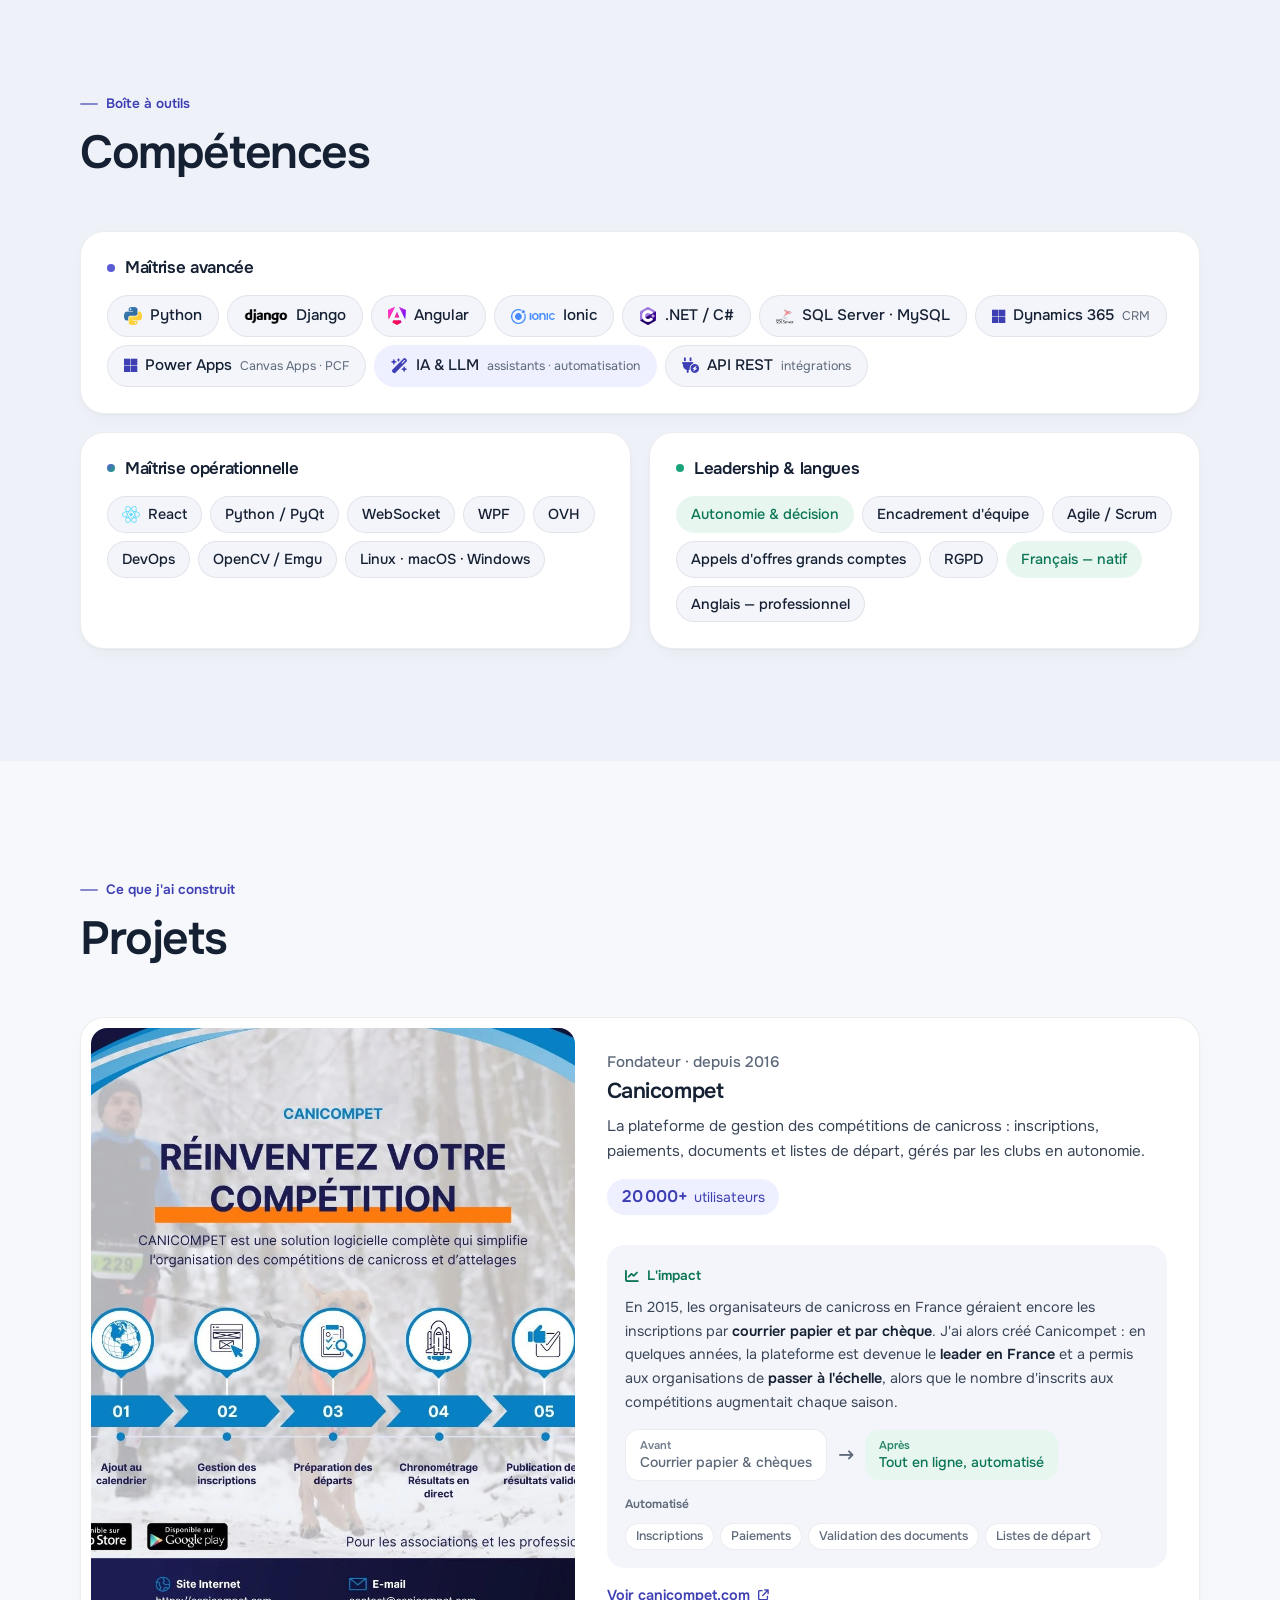
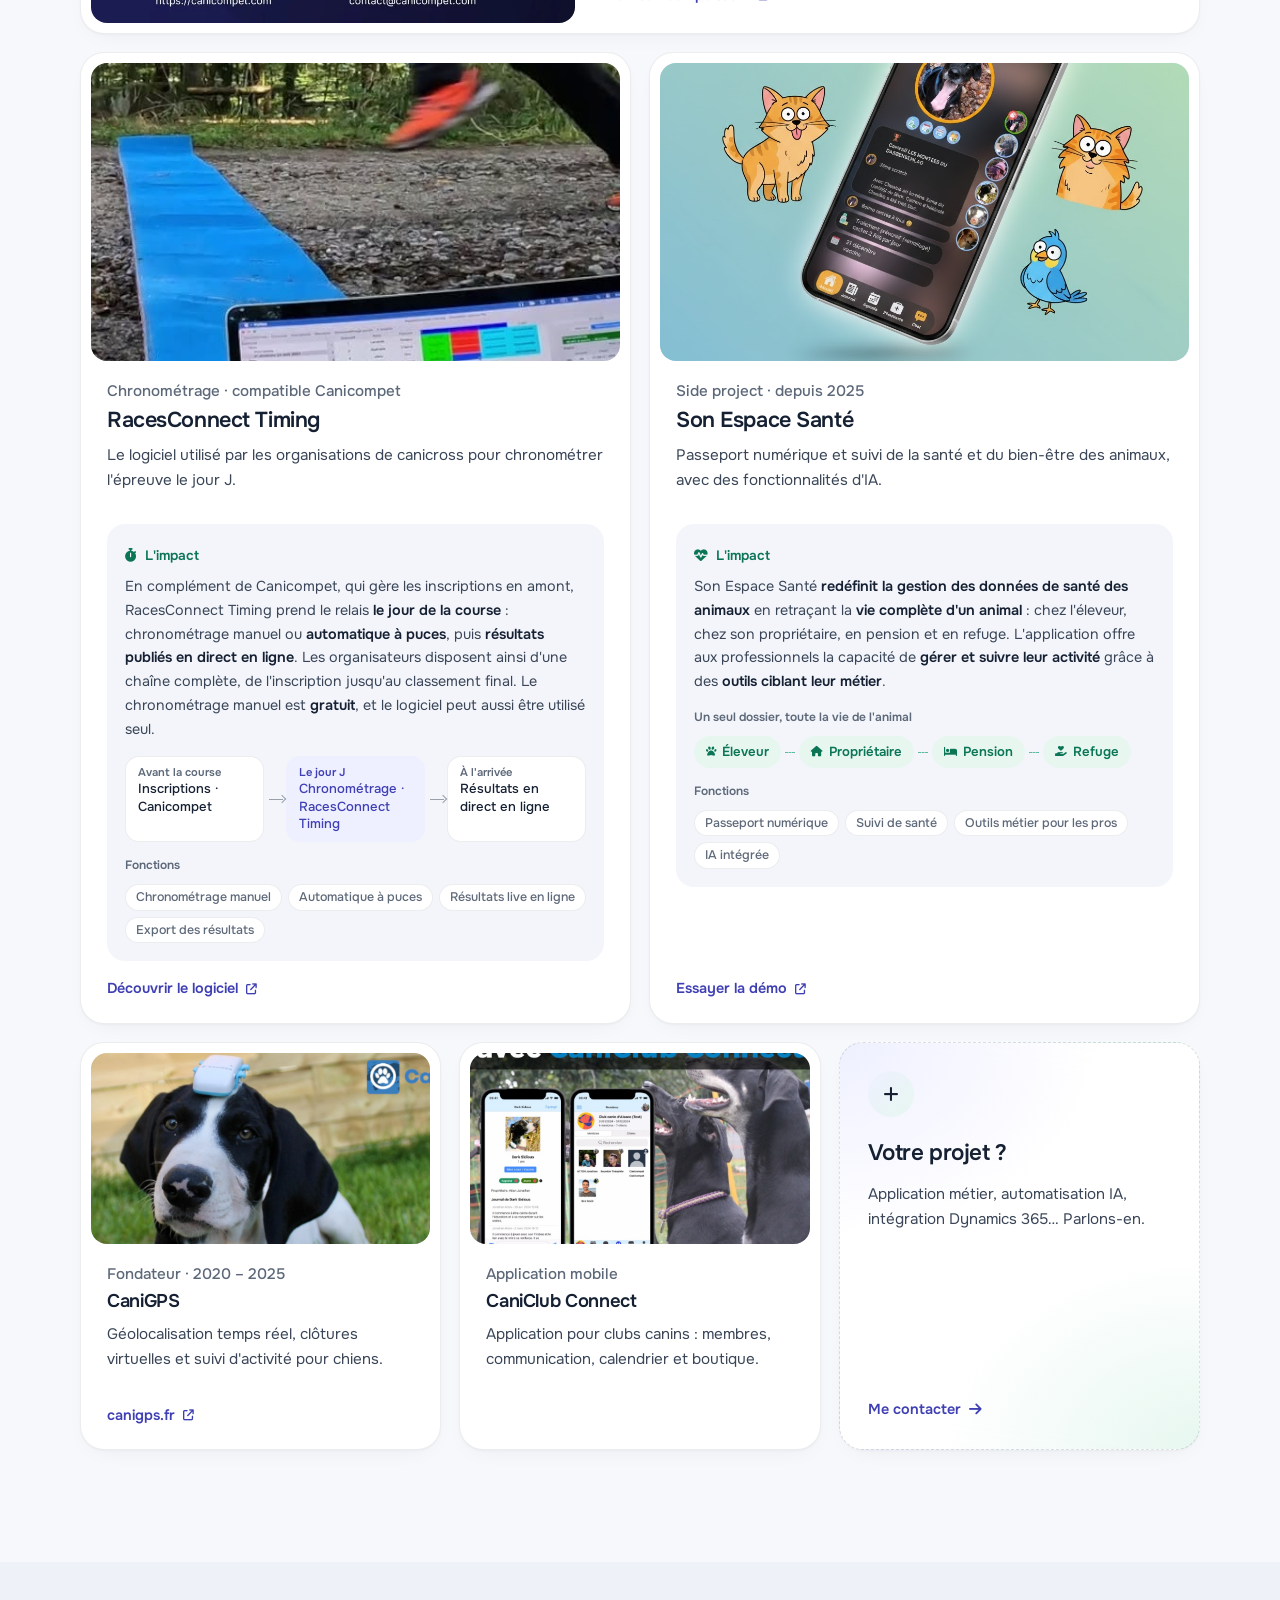
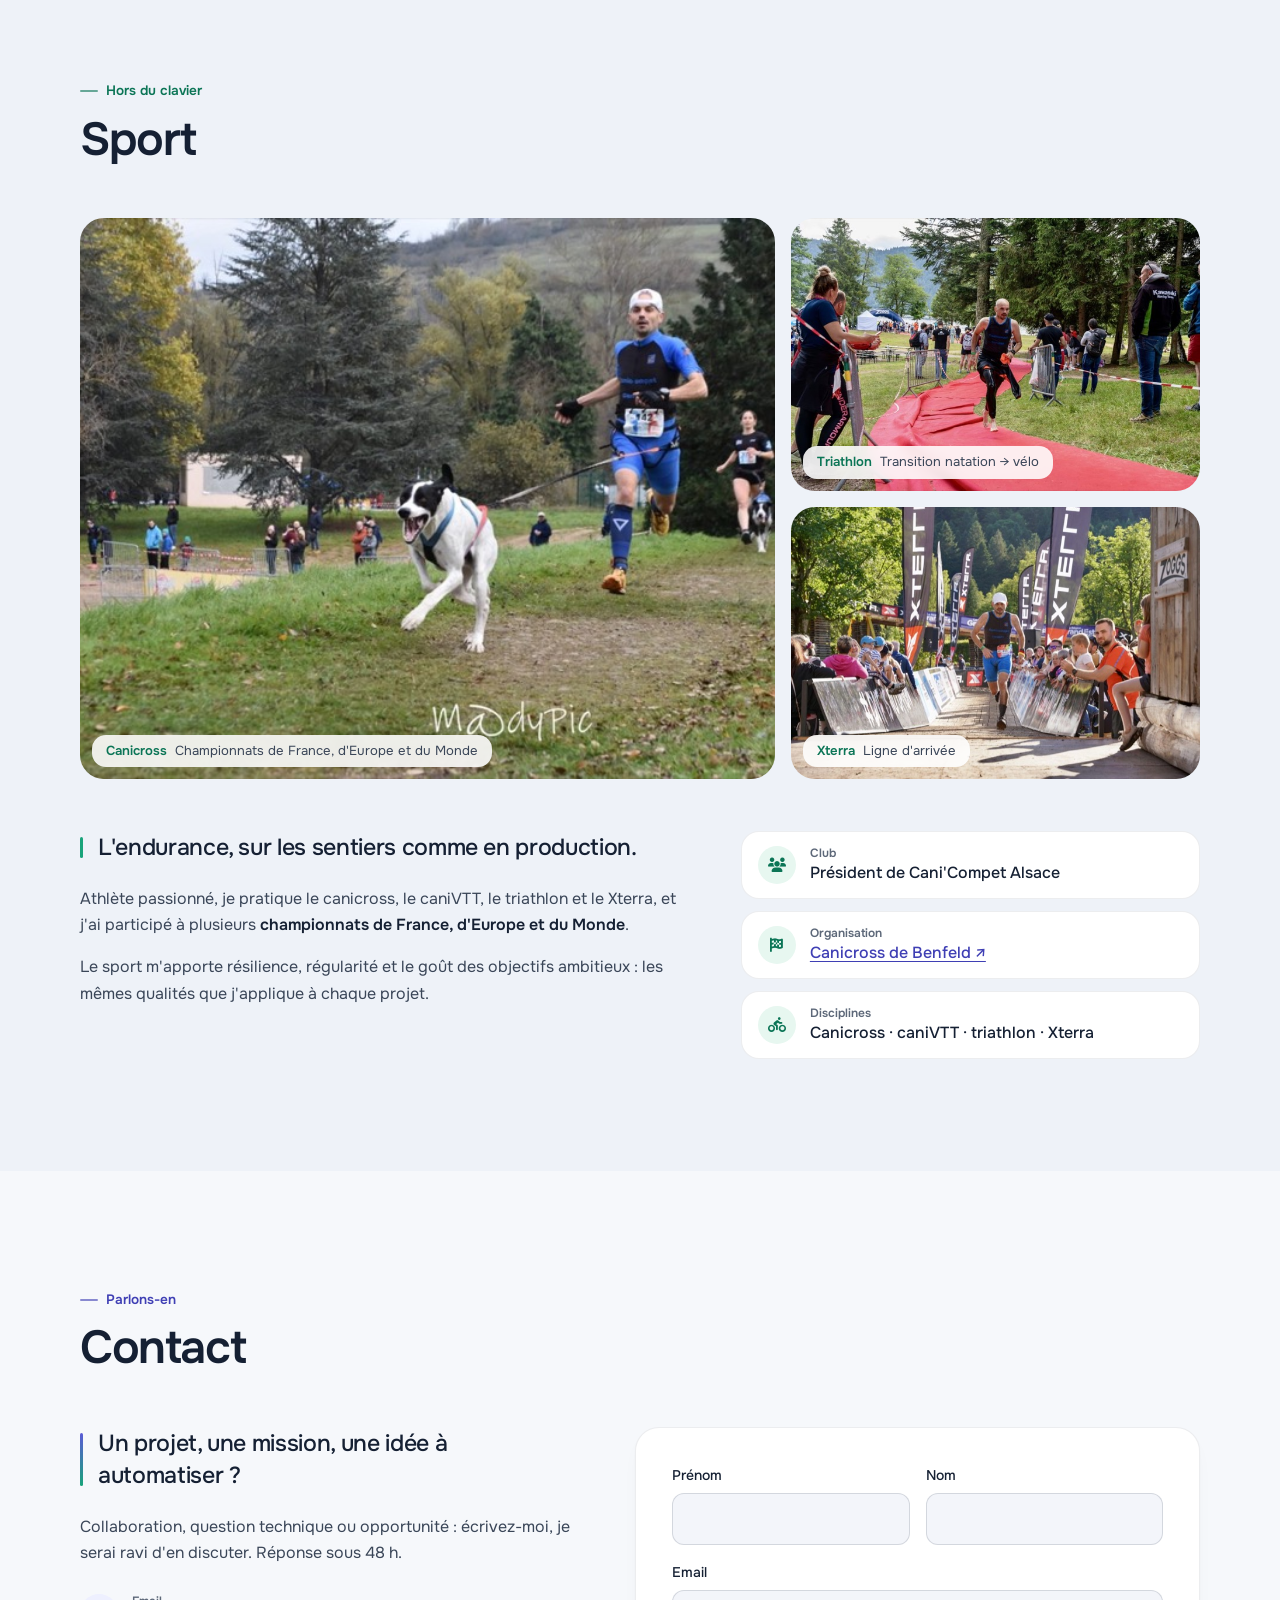
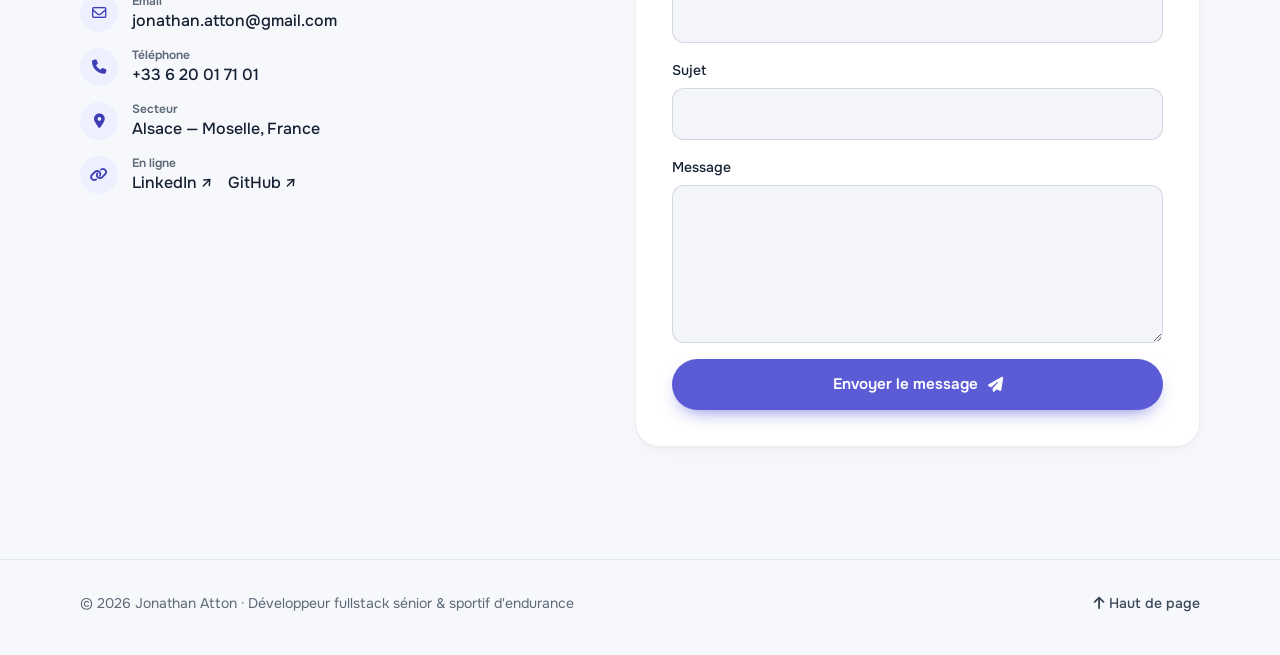
==== commit c4c03602: "Déploiement de la version F « Air » ; version C archivée dans c/ - Nouvelle page d'accueil, plus cla" ====
--- a/index.html
+++ b/index.html
@@ -1,4 +1,7 @@
 <!DOCTYPE html>
+<!-- Version F — « Air »
+     Version claire, aérée et conviviale : bento léger, deux accents doux
+     (indigo = clavier, vert = terrain), typographie Onest. -->
 <html lang="fr">
 
 <head>
@@ -7,7 +10,7 @@
     <title>Jonathan Atton — Développeur fullstack sénior & sportif d'endurance</title>
     <meta name="description" content="Développeur fullstack sénior (15+ ans), sportif d'endurance. Python/Django, Angular/Ionic, React, .NET, Microsoft Dynamics 365, IA & automatisation de processus. Fondateur de Canicompet.">
     <meta name="author" content="Jonathan Atton">
-    <meta name="theme-color" content="#080c1f">
+    <meta name="theme-color" content="#f6f8fb">
 
     <!-- Open Graph -->
     <meta property="og:type" content="profile">
@@ -32,17 +35,14 @@
             var d = document.documentElement;
             d.classList.add('js');
             var t = null;
-            try { t = localStorage.getItem('theme'); } catch (e) { }
-            if (t !== 'light' && t !== 'dark') {
-                t = window.matchMedia && window.matchMedia('(prefers-color-scheme: light)').matches ? 'light' : 'dark';
-            }
-            d.setAttribute('data-theme', t);
+            try { t = localStorage.getItem('theme-f'); } catch (e) { }
+            d.setAttribute('data-theme', t === 'dark' ? 'dark' : 'light');
         })();
     </script>
 
     <link rel="preconnect" href="https://fonts.googleapis.com">
     <link rel="preconnect" href="https://fonts.gstatic.com" crossorigin>
-    <link href="https://fonts.googleapis.com/css2?family=Anybody:ital,wdth,wght@0,50..150,300..900;1,50..150,300..900&family=Hanken+Grotesk:ital,wght@0,400..800;1,400..800&family=Azeret+Mono:wght@400..700&display=swap" rel="stylesheet">
+    <link href="https://fonts.googleapis.com/css2?family=Onest:wght@400;500;600;700&display=swap" rel="stylesheet">
     <link rel="stylesheet" href="https://cdnjs.cloudflare.com/ajax/libs/font-awesome/6.5.1/css/all.min.css">
     <link rel="stylesheet" href="style.css">
     <script type="application/ld+json">
@@ -75,15 +75,15 @@
 <body>
     <a class="skip-link" href="#main">Aller au contenu</a>
 
-    <!-- ================= CHANNEL BAR ================= -->
-    <header class="bar">
-        <div class="wrap bar-inner">
-            <a href="#top" class="channel" aria-label="Jonathan Atton — retour au direct">
-                <span class="channel-logo">JA</span>
-                <span class="channel-live"><i aria-hidden="true"></i>Direct</span>
+    <!-- ================= NAV ================= -->
+    <header class="topbar">
+        <div class="nav-pill">
+            <a href="#top" class="brand" aria-label="Jonathan Atton — haut de page">
+                <span class="brand-mark" aria-hidden="true">JA</span>
+                <span class="brand-name">Jonathan Atton</span>
             </a>
 
-            <nav class="main-nav" aria-label="Navigation principale">
+            <nav class="nav-links" id="navLinks" aria-label="Navigation principale">
                 <a href="#profil" data-nav="profil">Profil</a>
                 <a href="#ia" data-nav="ia">IA</a>
                 <a href="#parcours" data-nav="parcours">Parcours</a>
@@ -93,303 +93,243 @@
                 <a href="#contact" data-nav="contact">Contact</a>
             </nav>
 
-            <div class="bar-tools">
-                <span class="clock mono" data-clock aria-label="Heure actuelle">--:--:--</span>
-                <button type="button" class="tool theme-btn" aria-label="Changer de thème">
-                    <i class="fa-solid fa-moon" aria-hidden="true"></i>
-                    <i class="fa-solid fa-sun" aria-hidden="true"></i>
+            <div class="nav-tools">
+                <button type="button" class="icon-btn theme-btn" aria-label="Activer le thème sombre">
+                    <i class="fa-regular fa-moon" aria-hidden="true"></i>
+                    <i class="fa-regular fa-sun" aria-hidden="true"></i>
                 </button>
-                <a class="tool tool-cv" href="Jonathan-Atton-CV.pdf" download><i class="fa-solid fa-arrow-down" aria-hidden="true"></i><span>CV</span></a>
+                <a class="nav-cv" href="Jonathan-Atton-CV.pdf" download><i class="fa-solid fa-arrow-down" aria-hidden="true"></i><span>CV</span></a>
+                <button type="button" class="icon-btn menu-btn" aria-expanded="false" aria-controls="navLinks" aria-label="Ouvrir le menu">
+                    <i class="fa-solid fa-bars" aria-hidden="true"></i>
+                    <i class="fa-solid fa-xmark" aria-hidden="true"></i>
+                </button>
             </div>
         </div>
     </header>
 
     <main id="main">
 
-        <!-- ================= HERO : LE DIRECT ================= -->
+        <!-- ================= HERO ================= -->
         <section id="top" class="hero">
             <div class="wrap hero-grid">
-
-                <div class="screen in" style="--d:0">
-                    <div class="feed" data-feed>
-                        <img class="feed-img" data-feed-img src="images/canicross-hd.jpg" alt="Jonathan Atton en course de canicross avec son chien" width="1086" height="724">
-                        <span class="wipe" aria-hidden="true"></span>
-                    </div>
-
-                    <div class="screen-top">
-                        <span class="live-pill"><i aria-hidden="true"></i>Direct</span>
-                        <span class="cam-now mono" data-cam-now>CAM 1 · Terrain</span>
-                    </div>
-
-                    <div class="chrono" aria-label="Temps de course depuis janvier 2010">
-                        <span class="mono">Chrono carrière</span>
-                        <strong data-chrono>16 a · 00 m · 00 j</strong>
-                        <span class="mono chrono-hms" data-chrono-hms>00:00:00</span>
-                    </div>
-
-                    <button type="button" class="pip" data-pip aria-label="Passer sur la caméra 2 : au bureau">
-                        <img data-pip-img src="images/jonathan-atton-portrait-hd.jpg" alt="" width="819" height="960">
-                        <span class="pip-label mono" data-pip-label>CAM 2 · Bureau</span>
-                        <span class="pip-swap" aria-hidden="true"><i class="fa-solid fa-arrows-rotate"></i></span>
-                    </button>
-
-                    <div class="lower-third">
-                        <span class="lt-tag">Développeur fullstack sénior · IA</span>
-                        <h1 class="lt-name">Jonathan Atton</h1>
-                        <span class="lt-sub"><span class="flag-fr" aria-hidden="true"></span>Alsace — Moselle · Fondateur de Canicompet</span>
-                    </div>
-                </div>
-
-                <aside class="rider in" style="--d:2" aria-label="Fiche coureur">
-                    <p class="rider-kicker mono">Fiche coureur</p>
-                    <p class="rider-title">Performer au clavier <em>comme sur le terrain.</em></p>
-                    <p class="rider-lead">Plus de 15 ans à concevoir des applications web, mobiles et métiers, de l'idée à la production. J'y intègre aujourd'hui l'<strong>IA</strong> pour automatiser les processus et préparer vos outils aux usages de demain.</p>
-
-                    <dl class="rider-stats">
-                        <div><dt>Équipe</dt><dd>TVH Consulting</dd></div>
-                        <div><dt>Spécialité</dt><dd>Fullstack · IA</dd></div>
-                        <div><dt>Expérience</dt><dd><span data-count="15">15</span>+ ans</dd></div>
-                        <div><dt>Utilisateurs</dt><dd><span data-count="20000">20 000</span>+</dd></div>
-                    </dl>
-
-                    <div class="rider-actions">
-                        <a class="btn btn-yellow" href="Jonathan-Atton-CV.pdf" download><i class="fa-solid fa-arrow-down" aria-hidden="true"></i> Télécharger mon CV</a>
-                        <a class="btn btn-ghost" href="#contact">Me contacter <i class="fa-solid fa-arrow-right" aria-hidden="true"></i></a>
-                    </div>
-                </aside>
-            </div>
-
-            <div class="ticker" aria-label="Les infos en bref">
-                <span class="ticker-label">En bref</span>
-                <div class="ticker-viewport">
-                    <div class="ticker-track" data-ticker>
-                        <span>Canicompet franchit la barre des <b>20 000 utilisateurs</b></span>
-                        <span>En poste : <b>développeur sénior chez TVH Consulting</b> (Dynamics 365, composants PCF, IA)</span>
-                        <span>Son Espace Santé : <b>démo en ligne</b> avec fonctionnalités d'IA</span>
-                        <span>Canicross, triathlon, Xterra : présent aux <b>championnats de France, d'Europe et du Monde</b></span>
-                        <span>L'IA au service des <b>processus métiers</b> : applications, automatisation, conformité RGPD</span>
-                        <span>Président du club <b>Cani'Compet Alsace</b> et organisateur du Canicross de Benfeld</span>
-                    </div>
-                </div>
-            </div>
-        </section>
-
-        <!-- ================= SEG 01 — LE PORTRAIT ================= -->
+                <div class="hero-text">
+                    <p class="hello reveal"><span class="hello-dots" aria-hidden="true"><i class="dot dot-dev"></i><i class="dot dot-sport"></i></span>Bonjour, je suis</p>
+                    <h1 class="hero-name reveal" style="--d:1">Jonathan Atton</h1>
+                    <p class="hero-role reveal" style="--d:2">
+                        <span class="pill pill-dev"><i class="fa-solid fa-code" aria-hidden="true"></i>Développeur fullstack sénior · IA</span>
+                        <span class="pill pill-soft"><i class="fa-solid fa-location-dot" aria-hidden="true"></i>Alsace — Moselle</span>
+                    </p>
+                    <p class="hero-tagline reveal" style="--d:3">Performer <span class="hl-dev">au clavier</span> comme <span class="hl-sport">sur le terrain.</span></p>
+                    <p class="hero-lead reveal" style="--d:4">Plus de 15 ans à concevoir des applications web, mobiles et métiers, de l'idée à la production. J'y intègre aujourd'hui l'<strong>IA</strong> pour automatiser les processus et préparer vos outils aux usages de demain. Fondateur de Canicompet.</p>
+                    <div class="hero-actions reveal" style="--d:5">
+                        <a class="btn btn-primary" href="Jonathan-Atton-CV.pdf" download><i class="fa-solid fa-arrow-down" aria-hidden="true"></i> Télécharger mon CV</a>
+                        <a class="btn btn-light" href="#contact">Me contacter <i class="fa-solid fa-arrow-right" aria-hidden="true"></i></a>
+                    </div>
+                </div>
+
+                <div class="hero-photos reveal" style="--d:2">
+                    <figure class="photo photo-office">
+                        <img src="images/jonathan-atton-portrait-hd.jpg" alt="Jonathan Atton en tenue de bureau" width="819" height="960">
+                        <figcaption class="photo-tag"><i class="dot dot-dev" aria-hidden="true"></i>Au bureau</figcaption>
+                    </figure>
+                    <figure class="photo photo-field">
+                        <img src="images/canicross-hd.jpg" alt="Jonathan Atton en course de canicross avec son chien" width="1086" height="724">
+                        <figcaption class="photo-tag"><i class="dot dot-sport" aria-hidden="true"></i>Sur le terrain</figcaption>
+                    </figure>
+                </div>
+            </div>
+
+            <div class="wrap">
+                <ul class="figures reveal" aria-label="Chiffres clés">
+                    <li><b><span data-count="15">15</span>+ ans</b><span>d'expérience en développement</span></li>
+                    <li><b><span data-count="20000">20 000</span>+</b><span>utilisateurs sur Canicompet</span></li>
+                    <li><b>France · Europe · Monde</b><span>championnats disputés en sport</span></li>
+                    <li><b>TVH Consulting</b><span>poste actuel · Dynamics 365 &amp; IA</span></li>
+                </ul>
+            </div>
+        </section>
+
+        <!-- ================= PROFIL ================= -->
         <section id="profil" class="section">
             <div class="wrap">
-                <header class="seg-head reveal">
-                    <span class="seg-num">Seg. 01</span>
-                    <div class="seg-titles">
-                        <p class="seg-kicker">Le portrait</p>
-                        <h2 class="seg-title">Profil</h2>
-                    </div>
-                    <p class="seg-next mono">À suivre : l'interview IA</p>
-                </header>
-
-                <div class="portrait">
-                    <blockquote class="pull reveal">
-                        <p>« Développeur, entrepreneur et sportif d'endurance : trois disciplines, <em>une même exigence.</em> »</p>
-                    </blockquote>
-                    <div class="portrait-text reveal" style="--d:1">
+                <header class="sec-head reveal">
+                    <p class="eyebrow">Qui je suis</p>
+                    <h2>Profil</h2>
+                </header>
+
+                <div class="profile-grid">
+                    <div class="profile-text reveal">
+                        <p class="quote">Développeur, entrepreneur et sportif d'endurance : trois disciplines, une même exigence.</p>
                         <p>En tant que <strong>développeur logiciel sénior</strong>, j'apporte une <strong>valeur ajoutée immédiate</strong> à votre entreprise. Mon <strong>expérience multisectorielle</strong> (banque, juridique, RGPD, ESN, laboratoire d'analyses, sport) me permet de comprendre rapidement vos enjeux métier et d'être <strong>force de proposition</strong> dès le premier jour. Mon expertise technique assure la création de solutions capables de répondre aux défis les plus complexes.</p>
                         <p>Au-delà du code, je m'appuie sur des compétences complémentaires en stratégie décisionnelle, marketing et encadrement d'équipes. Cette <strong>vision 360°</strong> me permet de proposer des solutions innovantes, cohérentes avec vos objectifs business.</p>
                     </div>
-                </div>
-
-                <!-- Head-to-head -->
-                <div class="versus reveal">
-                    <div class="vs-head">
-                        <div class="vs-side vs-dev"><i class="fa-solid fa-laptop-code" aria-hidden="true"></i><span>Au clavier</span></div>
-                        <span class="vs-badge" aria-hidden="true">VS</span>
-                        <div class="vs-side vs-sport"><span>Sur le terrain</span><i class="fa-solid fa-person-running" aria-hidden="true"></i></div>
-                    </div>
-                    <dl class="vs-rows">
-                        <div class="vs-row"><dt>Discipline</dt><dd class="vs-l">Développeur fullstack sénior</dd><dd class="vs-r">Canicross · caniVTT · triathlon · Xterra</dd></div>
-                        <div class="vs-row"><dt>Terrain de jeu</dt><dd class="vs-l">Web, mobile, CRM Dynamics 365</dd><dd class="vs-r">Sentiers, route et eau libre</dd></div>
-                        <div class="vs-row"><dt>Endurance</dt><dd class="vs-l">15+ ans de projets livrés</dd><dd class="vs-r">Championnats de France, d'Europe et du Monde</dd></div>
-                        <div class="vs-row"><dt>Équipe</dt><dd class="vs-l">TVH Consulting</dd><dd class="vs-r">Cani'Compet Alsace (président)</dd></div>
-                        <div class="vs-row"><dt>Créations</dt><dd class="vs-l">Canicompet · CaniGPS · Son Espace Santé</dd><dd class="vs-r">Canicross de Benfeld (organisateur)</dd></div>
-                        <div class="vs-row"><dt>Point fort</dt><dd class="vs-l">Force de proposition</dd><dd class="vs-r">Résilience</dd></div>
-                    </dl>
-                </div>
-            </div>
-        </section>
-
-        <!-- ================= SEG 02 — L'INTERVIEW (IA) ================= -->
-        <section id="ia" class="section section-set">
-            <div class="wrap">
-                <header class="seg-head reveal">
-                    <span class="seg-num">Seg. 02</span>
-                    <div class="seg-titles">
-                        <p class="seg-kicker">L'interview d'après-course</p>
-                        <h2 class="seg-title">IA &amp; automatisation</h2>
-                    </div>
-                    <p class="seg-next mono">À suivre : le classement général</p>
-                </header>
-
-                <div class="interview">
-                    <div class="qa reveal">
-                        <p class="q"><span class="speaker mono">Question</span>L'IA, simple effet de mode&nbsp;?</p>
-                        <p class="a"><span class="speaker speaker-ja mono">J. Atton</span>Non. Elle transforme déjà la façon de concevoir des logiciels et de faire tourner une entreprise. Je m'appuie au quotidien sur les outils d'IA pour <strong>créer des applications</strong>, <strong>automatiser des processus</strong> et livrer plus vite, avec la rigueur d'un développeur sénior.</p>
-                    </div>
-
-                    <div class="qa reveal">
-                        <p class="q"><span class="speaker mono">Question</span>Concrètement, qu'est-ce que vous apportez&nbsp;?</p>
-                        <ol class="ai-cards">
-                            <li>
-                                <span class="ai-num">01</span>
-                                <h3>Applications intelligentes</h3>
-                                <p>Intégration de modèles de langage dans vos applications : assistants métier, analyse de documents, recherche et génération de contenu.</p>
-                            </li>
-                            <li>
-                                <span class="ai-num">02</span>
-                                <h3>Automatisation de processus</h3>
-                                <p>Workflows et agents connectés à vos outils existants (Dynamics 365, API, bases de données) pour supprimer les tâches répétitives.</p>
-                            </li>
-                            <li>
-                                <span class="ai-num">03</span>
-                                <h3>Cadrage &amp; conformité</h3>
-                                <p>Identifier où l'IA crée une vraie valeur, choisir les bonnes solutions et les déployer dans le respect du RGPD et de la sécurité des données.</p>
-                            </li>
-                        </ol>
-                    </div>
-
-                    <div class="qa reveal">
-                        <p class="q"><span class="speaker mono">Question</span>Et pour la suite&nbsp;?</p>
-                        <p class="a"><span class="speaker speaker-ja mono">J. Atton</span>Être <strong>prêt pour les besoins IA de demain</strong>, avec une expérience ancrée dans le concret : R&amp;D en vision par ordinateur chez Eurofins dès 2018, et des fonctionnalités d'IA intégrées à Son Espace Santé.</p>
-                    </div>
-                </div>
-            </div>
-        </section>
-
-        <!-- ================= SEG 03 — CLASSEMENT GÉNÉRAL ================= -->
+
+                    <div class="duo reveal" style="--d:1">
+                        <div class="duo-col duo-dev">
+                            <h3><span class="duo-icon" aria-hidden="true"><i class="fa-solid fa-laptop-code"></i></span>Au clavier</h3>
+                            <dl>
+                                <div><dt>Discipline</dt><dd>Développeur fullstack sénior</dd></div>
+                                <div><dt>Terrain de jeu</dt><dd>Web, mobile, CRM Dynamics 365</dd></div>
+                                <div><dt>Endurance</dt><dd>15+ ans de projets livrés</dd></div>
+                                <div><dt>Équipe</dt><dd>TVH Consulting</dd></div>
+                                <div><dt>Créations</dt><dd>Canicompet · CaniGPS · Son Espace Santé</dd></div>
+                                <div><dt>Point fort</dt><dd>Force de proposition</dd></div>
+                            </dl>
+                        </div>
+                        <div class="duo-col duo-sport">
+                            <h3><span class="duo-icon" aria-hidden="true"><i class="fa-solid fa-person-running"></i></span>Sur le terrain</h3>
+                            <dl>
+                                <div><dt>Discipline</dt><dd>Canicross · caniVTT · triathlon · Xterra</dd></div>
+                                <div><dt>Terrain de jeu</dt><dd>Sentiers, route et eau libre</dd></div>
+                                <div><dt>Endurance</dt><dd>Championnats de France, d'Europe et du Monde</dd></div>
+                                <div><dt>Équipe</dt><dd>Cani'Compet Alsace (président)</dd></div>
+                                <div><dt>Créations</dt><dd>Canicross de Benfeld (organisateur)</dd></div>
+                                <div><dt>Point fort</dt><dd>Résilience</dd></div>
+                            </dl>
+                        </div>
+                    </div>
+                </div>
+            </div>
+        </section>
+
+        <!-- ================= IA ================= -->
+        <section id="ia" class="section section-tint">
+            <div class="wrap">
+                <header class="sec-head reveal">
+                    <p class="eyebrow">Ce que j'apporte</p>
+                    <h2>IA &amp; automatisation</h2>
+                    <p class="sec-lead">L'IA n'est pas un simple effet de mode : elle transforme déjà la façon de concevoir des logiciels et de faire tourner une entreprise. Je m'appuie au quotidien sur les outils d'IA pour <strong>créer des applications</strong>, <strong>automatiser des processus</strong> et livrer plus vite, avec la rigueur d'un développeur sénior.</p>
+                </header>
+
+                <ul class="ai-grid">
+                    <li class="card ai-card reveal">
+                        <span class="soft-icon" aria-hidden="true"><i class="fa-solid fa-wand-magic-sparkles"></i></span>
+                        <h3>Applications intelligentes</h3>
+                        <p>Intégration de modèles de langage dans vos applications : assistants métier, analyse de documents, recherche et génération de contenu.</p>
+                    </li>
+                    <li class="card ai-card reveal" style="--d:1">
+                        <span class="soft-icon soft-icon-sport" aria-hidden="true"><i class="fa-solid fa-gears"></i></span>
+                        <h3>Automatisation de processus</h3>
+                        <p>Workflows et agents connectés à vos outils existants (Dynamics 365, API, bases de données) pour supprimer les tâches répétitives.</p>
+                    </li>
+                    <li class="card ai-card reveal" style="--d:2">
+                        <span class="soft-icon soft-icon-mix" aria-hidden="true"><i class="fa-solid fa-shield-halved"></i></span>
+                        <h3>Cadrage &amp; conformité</h3>
+                        <p>Identifier où l'IA crée une vraie valeur, choisir les bonnes solutions et les déployer dans le respect du RGPD et de la sécurité des données.</p>
+                    </li>
+                </ul>
+
+                <p class="ai-next reveal"><span class="pill pill-dev"><i class="fa-solid fa-forward" aria-hidden="true"></i>Et demain&nbsp;?</span> Être <strong>prêt pour les besoins IA de demain</strong>, avec une expérience ancrée dans le concret : R&amp;D en vision par ordinateur chez Eurofins dès 2018, et des fonctionnalités d'IA intégrées à Son Espace Santé.</p>
+            </div>
+        </section>
+
+        <!-- ================= PARCOURS ================= -->
         <section id="parcours" class="section">
             <div class="wrap">
-                <header class="seg-head reveal">
-                    <span class="seg-num">Seg. 03</span>
-                    <div class="seg-titles">
-                        <p class="seg-kicker">Classement général · après l'étape 8</p>
-                        <h2 class="seg-title">Parcours</h2>
-                    </div>
-                    <p class="seg-next mono">À suivre : les partenaires techniques</p>
-                </header>
-
-                <ol class="standings">
-                    <li class="stage is-leader reveal">
-                        <span class="st-num">É8</span>
-                        <span class="st-profile" title="Arrivée au sommet"><svg viewBox="0 0 40 20" aria-hidden="true"><path d="M1 19 L12 13 L20 15 L30 4 L39 19" /></svg><span class="mono">Sommet</span></span>
-                        <div class="st-main">
+                <header class="sec-head reveal">
+                    <p class="eyebrow">Expériences &amp; formation</p>
+                    <h2>Parcours</h2>
+                </header>
+
+                <ol class="timeline">
+                    <li class="tl-item is-current reveal">
+                        <div class="tl-card">
+                            <div class="tl-top">
+                                <span class="tl-date">10/2025 — aujourd'hui</span>
+                                <span class="pill pill-dev pill-sm"><i class="dot dot-dev" aria-hidden="true"></i>Poste actuel</span>
+                            </div>
                             <h3>Développeur sénior <span>TVH Consulting</span></h3>
                             <p>Intégrateur et développeur sur <strong>Microsoft Dynamics 365</strong> pour des clients grands comptes (TotalEnergies, Guinot…). J'apporte à TVH Consulting une <strong>dimension développeur</strong> : des réponses plus ciblées aux besoins des clients grâce aux composants <strong>PCF</strong> (Power Apps Component Framework). Je contribue aussi à l'<strong>intégration de l'IA</strong> dans les processus de l'entreprise et dans les produits livrés aux clients.</p>
-                            <p class="st-tags mono">Dynamics 365 · PCF · React · Canvas Apps · IA</p>
-                        </div>
-                        <span class="st-time mono">10/2025 → <b>en cours</b></span>
-                        <span class="st-jersey mono"><i class="fa-solid fa-shirt" aria-hidden="true"></i>Position actuelle</span>
-                    </li>
-                    <li class="stage reveal">
-                        <span class="st-num">É7</span>
-                        <span class="st-profile" title="Contre-la-montre"><svg viewBox="0 0 40 20" aria-hidden="true"><circle cx="20" cy="10" r="8" /><path d="M20 5 V10 L24 12" /></svg><span class="mono">CLM</span></span>
-                        <div class="st-main">
-                            <h3>Son Espace Santé <span>Side project</span></h3>
+                            <ul class="tags"><li>Dynamics 365</li><li>PCF</li><li>React</li><li>Canvas Apps</li><li>IA</li></ul>
+                        </div>
+                    </li>
+                    <li class="tl-item reveal">
+                        <div class="tl-card">
+                            <div class="tl-top"><span class="tl-date">01/2025 — aujourd'hui</span><span class="tl-kind">Side project</span></div>
+                            <h3>Son Espace Santé</h3>
                             <p>Application mobile de passeport numérique pour animaux de compagnie : suivi administratif, santé et bien-être, avec des fonctionnalités d'<strong>IA</strong> intégrées. <a href="https://apps.sonespacesante.com/login?demo=1" target="_blank" rel="noopener noreferrer">Essayer la démo ↗</a></p>
-                            <p class="st-tags mono">Ionic · Angular · Django · Python · IA</p>
-                        </div>
-                        <span class="st-time mono">01/2025 → <b>en cours</b></span>
-                    </li>
-                    <li class="stage reveal">
-                        <span class="st-num">É6</span>
-                        <span class="st-profile" title="Étape de montagne"><svg viewBox="0 0 40 20" aria-hidden="true"><path d="M1 19 L10 9 L16 14 L26 3 L39 19" /></svg><span class="mono">Montagne</span></span>
-                        <div class="st-main">
+                            <ul class="tags"><li>Ionic</li><li>Angular</li><li>Django</li><li>Python</li><li>IA</li></ul>
+                        </div>
+                    </li>
+                    <li class="tl-item reveal">
+                        <div class="tl-card">
+                            <div class="tl-top"><span class="tl-date">12/2016 — aujourd'hui</span><span class="tl-kind">Entrepreneur</span></div>
                             <h3>Fondateur <span>Canicompet</span></h3>
                             <p>Plateforme mobile permettant aux clubs sportifs de gérer les inscriptions et de chronométrer leurs compétitions (manuel ou automatique) en autonomie. <strong>+20 000 utilisateurs</strong>.</p>
-                            <p class="st-tags mono">Ionic · Angular · Django · DevOps · OVH</p>
-                        </div>
-                        <span class="st-time mono">12/2016 → <b>en cours</b></span>
-                    </li>
-                    <li class="stage reveal">
-                        <span class="st-num">É5</span>
-                        <span class="st-profile" title="Étape vallonnée"><svg viewBox="0 0 40 20" aria-hidden="true"><path d="M1 17 Q7 7 13 14 T25 11 T39 15" /></svg><span class="mono">Vallonnée</span></span>
-                        <div class="st-main">
+                            <ul class="tags"><li>Ionic</li><li>Angular</li><li>Django</li><li>DevOps</li><li>OVH</li></ul>
+                        </div>
+                    </li>
+                    <li class="tl-item reveal">
+                        <div class="tl-card">
+                            <div class="tl-top"><span class="tl-date">06/2020 — 02/2025</span><span class="tl-kind">Entrepreneur</span></div>
                             <h3>Fondateur <span>CaniGPS</span></h3>
                             <p>Solution de suivi GPS pour chiens : localisation en temps réel, clôtures virtuelles, alertes et suivi d'activité sportive.</p>
-                            <p class="st-tags mono">Ionic · Angular · Django · WebSocket · GPS</p>
-                        </div>
-                        <span class="st-time mono">06/2020 → 02/2025</span>
-                    </li>
-                    <li class="stage reveal">
-                        <span class="st-num">É4</span>
-                        <span class="st-profile" title="Étape de montagne"><svg viewBox="0 0 40 20" aria-hidden="true"><path d="M1 19 L14 5 L22 12 L30 7 L39 19" /></svg><span class="mono">Montagne</span></span>
-                        <div class="st-main">
+                            <ul class="tags"><li>Ionic</li><li>Angular</li><li>Django</li><li>WebSocket</li><li>GPS</li></ul>
+                        </div>
+                    </li>
+                    <li class="tl-item reveal">
+                        <div class="tl-card">
+                            <div class="tl-top"><span class="tl-date">04/2018 — 12/2022</span></div>
                             <h3>Développeur sénior <span>Eurofins</span></h3>
                             <p>Leader mondial de l'analyse en laboratoire. D'abord dans l'équipe du logiciel de suivi des analyses, puis <strong>développeur principal</strong> d'un projet R&amp;D phare : l'analyse automatique par microscope électronique (vision par ordinateur, IA).</p>
-                            <p class="st-tags mono">C# · .NET · SQL Server · OpenCV · IA</p>
-                        </div>
-                        <span class="st-time mono">04/2018 → 12/2022</span>
-                    </li>
-                    <li class="stage reveal">
-                        <span class="st-num">É3</span>
-                        <span class="st-profile" title="Étape vallonnée"><svg viewBox="0 0 40 20" aria-hidden="true"><path d="M1 16 Q8 6 15 13 T29 10 T39 14" /></svg><span class="mono">Vallonnée</span></span>
-                        <div class="st-main">
+                            <ul class="tags"><li>C#</li><li>.NET</li><li>SQL Server</li><li>OpenCV</li><li>IA</li></ul>
+                        </div>
+                    </li>
+                    <li class="tl-item reveal">
+                        <div class="tl-card">
+                            <div class="tl-top"><span class="tl-date">01/2013 — 03/2018</span></div>
                             <h3>Responsable informatique <span>ActeCil</span></h3>
                             <p>Société spécialisée dans les audits et logiciels RGPD. Mise en place de l'environnement informatique, création d'outils SaaS (APM, CilApps) et <strong>constitution d'une équipe</strong>. Appels d'offres avec des grands comptes (Thales, groupe La Poste).</p>
-                            <p class="st-tags mono">Django · RGPD · Management · DevOps</p>
-                        </div>
-                        <span class="st-time mono">01/2013 → 03/2018</span>
-                    </li>
-                    <li class="stage reveal">
-                        <span class="st-num">É2</span>
-                        <span class="st-profile" title="Étape de plaine"><svg viewBox="0 0 40 20" aria-hidden="true"><path d="M1 14 L39 13" /></svg><span class="mono">Plaine</span></span>
-                        <div class="st-main">
+                            <ul class="tags"><li>Django</li><li>RGPD</li><li>Management</li><li>DevOps</li></ul>
+                        </div>
+                    </li>
+                    <li class="tl-item reveal">
+                        <div class="tl-card">
+                            <div class="tl-top"><span class="tl-date">01/2010 — 01/2013</span></div>
                             <h3>Développeur <span>Euro Information</span></h3>
                             <p>Outils web, statistiques, CMS multi-sites et applications bancaires pour le Crédit Mutuel CIC.</p>
-                            <p class="st-tags mono">C# · ASP.NET · Data</p>
-                        </div>
-                        <span class="st-time mono">01/2010 → 01/2013</span>
-                    </li>
-                    <li class="stage reveal">
-                        <span class="st-num">É1</span>
-                        <span class="st-profile" title="Prologue"><svg viewBox="0 0 40 20" aria-hidden="true"><path d="M1 13 L39 13" /><path d="M33 7 V13 M33 7 L38 9 L33 11" /></svg><span class="mono">Prologue</span></span>
-                        <div class="st-main">
+                            <ul class="tags"><li>C#</li><li>ASP.NET</li><li>Data</li></ul>
+                        </div>
+                    </li>
+                    <li class="tl-item is-school reveal">
+                        <div class="tl-card">
+                            <div class="tl-top"><span class="tl-date">2009</span><span class="tl-kind">Formation</span></div>
                             <h3>Master 2 Ingénierie du logiciel <span>Nancy</span></h3>
                             <p>Pendant mes études : contributeur au projet libre mondial Enlightenment (EFL) et participant au Google Summer of Code.</p>
-                            <p class="st-tags mono">C · C++ · Open source</p>
-                        </div>
-                        <span class="st-time mono">2009</span>
+                            <ul class="tags"><li>C</li><li>C++</li><li>Open source</li></ul>
+                        </div>
                     </li>
                 </ol>
             </div>
         </section>
 
-        <!-- ================= SEG 04 — PARTENAIRES TECHNIQUES ================= -->
-        <section id="competences" class="section section-alt">
-            <div class="wrap">
-                <header class="seg-head reveal">
-                    <span class="seg-num">Seg. 04</span>
-                    <div class="seg-titles">
-                        <p class="seg-kicker">Partenaires techniques</p>
-                        <h2 class="seg-title">Compétences</h2>
-                    </div>
-                    <p class="seg-next mono">À suivre : les replays</p>
-                </header>
-
-                <h3 class="tier reveal"><span>Partenaires officiels</span><em class="mono">maîtrise avancée</em></h3>
-                <ul class="sponsors">
-                    <li class="sponsor reveal"><img src="images/python.png" alt="" loading="lazy"><span>Python</span></li>
-                    <li class="sponsor reveal" style="--d:1"><img src="images/django.png" alt="" loading="lazy" class="wide"><span>Django</span></li>
-                    <li class="sponsor reveal" style="--d:2"><img src="images/angular.svg" alt="" loading="lazy"><span>Angular</span></li>
-                    <li class="sponsor reveal" style="--d:3"><img src="images/ionic.png" alt="" loading="lazy" class="wide"><span>Ionic</span></li>
-                    <li class="sponsor reveal"><img src="images/csharp.png" alt="" loading="lazy"><span>.NET / C#</span></li>
-                    <li class="sponsor reveal" style="--d:1"><img src="images/Microsoft_SQL_server_logo.png" alt="" loading="lazy"><span>SQL Server · MySQL</span></li>
-                    <li class="sponsor sponsor-word reveal" style="--d:2"><i class="fa-brands fa-microsoft" aria-hidden="true"></i><b>Dynamics 365</b><span>CRM</span></li>
-                    <li class="sponsor sponsor-word reveal" style="--d:3"><i class="fa-brands fa-microsoft" aria-hidden="true"></i><b>Power Apps</b><span>Canvas Apps · PCF</span></li>
-                    <li class="sponsor sponsor-word sponsor-ai reveal"><i class="fa-solid fa-wand-magic-sparkles" aria-hidden="true"></i><b>IA &amp; LLM</b><span>Assistants · automatisation</span></li>
-                    <li class="sponsor sponsor-word reveal" style="--d:1"><i class="fa-solid fa-plug-circle-bolt" aria-hidden="true"></i><b>API REST</b><span>Intégrations</span></li>
-                </ul>
-
-                <div class="tiers-2">
-                    <div class="reveal">
-                        <h3 class="tier"><span>Fournisseurs officiels</span><em class="mono">maîtrise opérationnelle</em></h3>
-                        <ul class="chips">
+        <!-- ================= COMPÉTENCES ================= -->
+        <section id="competences" class="section section-tint">
+            <div class="wrap">
+                <header class="sec-head reveal">
+                    <p class="eyebrow">Boîte à outils</p>
+                    <h2>Compétences</h2>
+                </header>
+
+                <div class="skills">
+                    <div class="card skill-group skill-main reveal">
+                        <h3><i class="dot dot-dev" aria-hidden="true"></i>Maîtrise avancée</h3>
+                        <ul class="skill-cloud">
+                            <li><img src="images/python.png" alt="" loading="lazy">Python</li>
+                            <li><img src="images/django.png" alt="" loading="lazy" class="logo-wide">Django</li>
+                            <li><img src="images/angular.svg" alt="" loading="lazy">Angular</li>
+                            <li><img src="images/ionic.png" alt="" loading="lazy" class="logo-wide">Ionic</li>
+                            <li><img src="images/csharp.png" alt="" loading="lazy">.NET / C#</li>
+                            <li><img src="images/Microsoft_SQL_server_logo.png" alt="" loading="lazy">SQL Server · MySQL</li>
+                            <li><i class="fa-brands fa-microsoft" aria-hidden="true"></i>Dynamics 365 <small>CRM</small></li>
+                            <li><i class="fa-brands fa-microsoft" aria-hidden="true"></i>Power Apps <small>Canvas Apps · PCF</small></li>
+                            <li class="is-ai"><i class="fa-solid fa-wand-magic-sparkles" aria-hidden="true"></i>IA &amp; LLM <small>assistants · automatisation</small></li>
+                            <li><i class="fa-solid fa-plug-circle-bolt" aria-hidden="true"></i>API REST <small>intégrations</small></li>
+                        </ul>
+                    </div>
+                    <div class="card skill-group reveal" style="--d:1">
+                        <h3><i class="dot dot-mid" aria-hidden="true"></i>Maîtrise opérationnelle</h3>
+                        <ul class="skill-cloud">
                             <li><img src="images/react.png" alt="" loading="lazy">React</li>
                             <li>Python / PyQt</li>
                             <li>WebSocket</li>
@@ -400,9 +340,9 @@
                             <li>Linux · macOS · Windows</li>
                         </ul>
                     </div>
-                    <div class="reveal" style="--d:1">
-                        <h3 class="tier"><span>Staff technique</span><em class="mono">leadership &amp; langues</em></h3>
-                        <ul class="chips">
+                    <div class="card skill-group reveal" style="--d:2">
+                        <h3><i class="dot dot-sport" aria-hidden="true"></i>Leadership &amp; langues</h3>
+                        <ul class="skill-cloud skill-cloud-sport">
                             <li class="is-strong">Autonomie &amp; décision</li>
                             <li>Encadrement d'équipe</li>
                             <li>Agile / Scrum</li>
@@ -416,198 +356,176 @@
             </div>
         </section>
 
-        <!-- ================= SEG 05 — LES REPLAYS ================= -->
+        <!-- ================= PROJETS ================= -->
         <section id="projets" class="section">
             <div class="wrap">
-                <header class="seg-head reveal">
-                    <span class="seg-num">Seg. 05</span>
-                    <div class="seg-titles">
-                        <p class="seg-kicker">Les replays</p>
-                        <h2 class="seg-title">Projets</h2>
-                    </div>
-                    <p class="seg-next mono">À suivre : le reportage sport</p>
-                </header>
-
-                <div class="replays">
-                    <a class="replay replay-main reveal" href="https://canicompet.com" target="_blank" rel="noopener noreferrer">
-                        <span class="replay-thumb"><img src="images/canicompet-affiche.webp" alt="" loading="lazy" style="object-position:50% 22%"><span class="play" aria-hidden="true"><i class="fa-solid fa-play"></i></span><span class="replay-tag mono">Replay</span><span class="replay-bar" aria-hidden="true"></span></span>
-                        <span class="replay-body">
-                            <span class="replay-meta mono">Fondateur · depuis 2016</span>
-                            <span class="replay-title">Canicompet</span>
-                            <span class="replay-desc">La plateforme de gestion des compétitions de canicross : inscriptions, paiements, documents et listes de départ, gérés par les clubs en autonomie.</span>
-                            <span class="replay-stat"><b><span data-count="20000">20 000</span>+</b> utilisateurs</span>
-
-                            <span class="impact">
-                                <span class="impact-head mono"><i class="fa-solid fa-chart-line" aria-hidden="true"></i>L'impact</span>
-                                <span class="impact-text">En 2015, les organisateurs de canicross en France géraient encore les inscriptions par <b>courrier papier et par chèque</b>. J'ai alors créé Canicompet : en quelques années, la plateforme est devenue le <b>leader en France</b> et a permis aux organisations de <b>passer à l'échelle</b>, alors que le nombre d'inscrits aux compétitions augmentait chaque saison.</span>
-                                <span class="impact-shift">
-                                    <span class="shift-before"><span class="mono">Avant</span>Courrier papier &amp; chèques</span>
-                                    <span class="shift-arrow" aria-hidden="true"><i class="fa-solid fa-arrow-right"></i></span>
-                                    <span class="shift-after"><span class="mono">Après</span>Tout en ligne, automatisé</span>
-                                </span>
-                                <span class="impact-auto">
-                                    <span class="mono">Automatisé</span>
-                                    <span class="impact-chip">Inscriptions</span>
-                                    <span class="impact-chip">Paiements</span>
-                                    <span class="impact-chip">Validation des documents</span>
-                                    <span class="impact-chip">Listes de départ</span>
-                                </span>
-                            </span>
-                        </span>
+                <header class="sec-head reveal">
+                    <p class="eyebrow">Ce que j'ai construit</p>
+                    <h2>Projets</h2>
+                </header>
+
+                <div class="bento">
+                    <!-- Canicompet -->
+                    <article class="card project project-wide reveal">
+                        <div class="project-media"><img src="images/canicompet-affiche.webp" alt="Affiche de Canicompet, plateforme de compétitions de canicross" loading="lazy" style="object-position:50% 22%"></div>
+                        <div class="project-body">
+                            <p class="project-meta">Fondateur · depuis 2016</p>
+                            <h3>Canicompet</h3>
+                            <p>La plateforme de gestion des compétitions de canicross : inscriptions, paiements, documents et listes de départ, gérés par les clubs en autonomie.</p>
+                            <p class="project-stat"><b><span data-count="20000">20 000</span>+</b> utilisateurs</p>
+
+                            <div class="impact">
+                                <p class="impact-title"><i class="fa-solid fa-chart-line" aria-hidden="true"></i>L'impact</p>
+                                <p>En 2015, les organisateurs de canicross en France géraient encore les inscriptions par <b>courrier papier et par chèque</b>. J'ai alors créé Canicompet : en quelques années, la plateforme est devenue le <b>leader en France</b> et a permis aux organisations de <b>passer à l'échelle</b>, alors que le nombre d'inscrits aux compétitions augmentait chaque saison.</p>
+                                <div class="shift">
+                                    <span class="shift-step shift-before"><small>Avant</small>Courrier papier &amp; chèques</span>
+                                    <i class="fa-solid fa-arrow-right-long arrow" aria-hidden="true"></i>
+                                    <span class="shift-step shift-after"><small>Après</small>Tout en ligne, automatisé</span>
+                                </div>
+                                <p class="chips-label">Automatisé</p>
+                                <ul class="tags"><li>Inscriptions</li><li>Paiements</li><li>Validation des documents</li><li>Listes de départ</li></ul>
+                            </div>
+                            <a class="project-link" href="https://canicompet.com" target="_blank" rel="noopener noreferrer">Voir canicompet.com <i class="fa-solid fa-arrow-up-right-from-square" aria-hidden="true"></i></a>
+                        </div>
+                    </article>
+
+                    <!-- RacesConnect Timing -->
+                    <article class="card project project-half reveal">
+                        <div class="project-media"><img src="images/racesconnect-timing.jpg" alt="Chronométrage d'une course de canicross avec RacesConnect Timing" loading="lazy" style="object-position:50% 72%"></div>
+                        <div class="project-body">
+                            <p class="project-meta">Chronométrage · compatible Canicompet</p>
+                            <h3>RacesConnect Timing</h3>
+                            <p>Le logiciel utilisé par les organisations de canicross pour chronométrer l'épreuve le jour J.</p>
+                            <div class="impact">
+                                <p class="impact-title"><i class="fa-solid fa-stopwatch" aria-hidden="true"></i>L'impact</p>
+                                <p>En complément de Canicompet, qui gère les inscriptions en amont, RacesConnect Timing prend le relais <b>le jour de la course</b> : chronométrage manuel ou <b>automatique à puces</b>, puis <b>résultats publiés en direct en ligne</b>. Les organisateurs disposent ainsi d'une chaîne complète, de l'inscription jusqu'au classement final. Le chronométrage manuel est <b>gratuit</b>, et le logiciel peut aussi être utilisé seul.</p>
+                                <ol class="flow">
+                                    <li><small>Avant la course</small>Inscriptions · Canicompet</li>
+                                    <li class="is-current"><small>Le jour J</small>Chronométrage · RacesConnect Timing</li>
+                                    <li><small>À l'arrivée</small>Résultats en direct en ligne</li>
+                                </ol>
+                                <p class="chips-label">Fonctions</p>
+                                <ul class="tags"><li>Chronométrage manuel</li><li>Automatique à puces</li><li>Résultats live en ligne</li><li>Export des résultats</li></ul>
+                            </div>
+                            <a class="project-link" href="https://canicompet.com/canicompet/2" target="_blank" rel="noopener noreferrer">Découvrir le logiciel <i class="fa-solid fa-arrow-up-right-from-square" aria-hidden="true"></i></a>
+                        </div>
+                    </article>
+
+                    <!-- Son Espace Santé -->
+                    <article class="card project project-half reveal" style="--d:1">
+                        <div class="project-media"><img src="images/son-espace-sante.png" alt="Écrans de l'application Son Espace Santé" loading="lazy" style="object-position:0% 50%"></div>
+                        <div class="project-body">
+                            <p class="project-meta">Side project · depuis 2025</p>
+                            <h3>Son Espace Santé</h3>
+                            <p>Passeport numérique et suivi de la santé et du bien-être des animaux, avec des fonctionnalités d'IA.</p>
+                            <div class="impact">
+                                <p class="impact-title"><i class="fa-solid fa-heart-pulse" aria-hidden="true"></i>L'impact</p>
+                                <p>Son Espace Santé <b>redéfinit la gestion des données de santé des animaux</b> en retraçant la <b>vie complète d'un animal</b> : chez l'éleveur, chez son propriétaire, en pension et en refuge. L'application offre aux professionnels la capacité de <b>gérer et suivre leur activité</b> grâce à des <b>outils ciblant leur métier</b>.</p>
+                                <p class="chips-label">Un seul dossier, toute la vie de l'animal</p>
+                                <ol class="journey">
+                                    <li><i class="fa-solid fa-paw" aria-hidden="true"></i>Éleveur</li>
+                                    <li><i class="fa-solid fa-house" aria-hidden="true"></i>Propriétaire</li>
+                                    <li><i class="fa-solid fa-bed" aria-hidden="true"></i>Pension</li>
+                                    <li><i class="fa-solid fa-hand-holding-heart" aria-hidden="true"></i>Refuge</li>
+                                </ol>
+                                <p class="chips-label">Fonctions</p>
+                                <ul class="tags"><li>Passeport numérique</li><li>Suivi de santé</li><li>Outils métier pour les pros</li><li>IA intégrée</li></ul>
+                            </div>
+                            <a class="project-link" href="https://apps.sonespacesante.com/login?demo=1" target="_blank" rel="noopener noreferrer">Essayer la démo <i class="fa-solid fa-arrow-up-right-from-square" aria-hidden="true"></i></a>
+                        </div>
+                    </article>
+
+                    <!-- CaniGPS -->
+                    <article class="card project project-small reveal">
+                        <div class="project-media"><img src="images/canigps_apps-1024x299.png" alt="Écrans de l'application CaniGPS" loading="lazy" style="object-position:70% 50%"></div>
+                        <div class="project-body">
+                            <p class="project-meta">Fondateur · 2020 – 2025</p>
+                            <h3>CaniGPS</h3>
+                            <p>Géolocalisation temps réel, clôtures virtuelles et suivi d'activité pour chiens.</p>
+                            <a class="project-link" href="https://canigps.fr" target="_blank" rel="noopener noreferrer">canigps.fr <i class="fa-solid fa-arrow-up-right-from-square" aria-hidden="true"></i></a>
+                        </div>
+                    </article>
+
+                    <!-- CaniClub Connect -->
+                    <article class="card project project-small reveal" style="--d:1">
+                        <div class="project-media"><img src="images/caniclub-connect.jpg" alt="Application CaniClub Connect" loading="lazy" style="object-position:50% 70%"></div>
+                        <div class="project-body">
+                            <p class="project-meta">Application mobile</p>
+                            <h3>CaniClub Connect</h3>
+                            <p>Application pour clubs canins : membres, communication, calendrier et boutique.</p>
+                        </div>
+                    </article>
+
+                    <!-- CTA -->
+                    <a class="card project-cta reveal" style="--d:2" href="#contact">
+                        <span class="soft-icon soft-icon-mix" aria-hidden="true"><i class="fa-solid fa-plus"></i></span>
+                        <span class="cta-title">Votre projet&nbsp;?</span>
+                        <span class="cta-text">Application métier, automatisation IA, intégration Dynamics 365… Parlons-en.</span>
+                        <span class="cta-go">Me contacter <i class="fa-solid fa-arrow-right" aria-hidden="true"></i></span>
                     </a>
-                    <a class="replay replay-main replay-alt reveal" href="https://canicompet.com/canicompet/2" target="_blank" rel="noopener noreferrer">
-                        <span class="replay-thumb"><img src="images/racesconnect-timing.jpg" alt="" loading="lazy" style="object-position:50% 72%"><span class="play" aria-hidden="true"><i class="fa-solid fa-play"></i></span><span class="replay-tag mono">Replay</span><span class="replay-bar" aria-hidden="true"></span></span>
-                        <span class="replay-body">
-                            <span class="replay-meta mono">Logiciel de chronométrage · compatible Canicompet</span>
-                            <span class="replay-title">RacesConnect Timing</span>
-                            <span class="replay-desc">Le logiciel utilisé par les organisations de canicross pour chronométrer l'épreuve le jour J.</span>
-
-                            <span class="impact">
-                                <span class="impact-head mono"><i class="fa-solid fa-stopwatch" aria-hidden="true"></i>L'impact</span>
-                                <span class="impact-text">En complément de Canicompet, qui gère les inscriptions en amont, RacesConnect Timing prend le relais <b>le jour de la course</b> : chronométrage manuel ou <b>automatique à puces</b>, puis <b>résultats publiés en direct en ligne</b>. Les organisateurs disposent ainsi d'une chaîne complète, de l'inscription jusqu'au classement final. Le chronométrage manuel est <b>gratuit</b>, et le logiciel peut aussi être utilisé seul.</span>
-                                <span class="impact-flow">
-                                    <span class="flow-step"><span class="mono">Avant la course</span>Inscriptions · Canicompet</span>
-                                    <span class="shift-arrow" aria-hidden="true"><i class="fa-solid fa-arrow-right"></i></span>
-                                    <span class="flow-step is-current"><span class="mono">Le jour J</span>Chronométrage · RacesConnect Timing</span>
-                                    <span class="shift-arrow" aria-hidden="true"><i class="fa-solid fa-arrow-right"></i></span>
-                                    <span class="flow-step"><span class="mono">À l'arrivée</span>Résultats en direct en ligne</span>
-                                </span>
-                                <span class="impact-auto">
-                                    <span class="mono">Fonctions</span>
-                                    <span class="impact-chip">Chronométrage manuel</span>
-                                    <span class="impact-chip">Automatique à puces</span>
-                                    <span class="impact-chip">Résultats live en ligne</span>
-                                    <span class="impact-chip">Export des résultats</span>
-                                </span>
-                            </span>
-                        </span>
-                    </a>
-                    <a class="replay replay-main reveal" href="https://apps.sonespacesante.com/login?demo=1" target="_blank" rel="noopener noreferrer">
-                        <span class="replay-thumb"><img src="images/son-espace-sante.png" alt="" loading="lazy" style="object-position:0% 50%"><span class="play" aria-hidden="true"><i class="fa-solid fa-play"></i></span><span class="replay-tag mono">Démo</span><span class="replay-bar" aria-hidden="true"></span></span>
-                        <span class="replay-body">
-                            <span class="replay-meta mono">Side project · depuis 2025</span>
-                            <span class="replay-title">Son Espace Santé</span>
-                            <span class="replay-desc">Passeport numérique et suivi de la santé et du bien-être des animaux, avec des fonctionnalités d'IA.</span>
-
-                            <span class="impact">
-                                <span class="impact-head mono"><i class="fa-solid fa-heart-pulse" aria-hidden="true"></i>L'impact</span>
-                                <span class="impact-text">Son Espace Santé <b>redéfinit la gestion des données de santé des animaux</b> en retraçant la <b>vie complète d'un animal</b> : chez l'éleveur, chez son propriétaire, en pension et en refuge. L'application offre aux professionnels la capacité de <b>gérer et suivre leur activité</b> grâce à des <b>outils ciblant leur métier</b>.</span>
-                                <span class="journey">
-                                    <span class="journey-title mono">Un seul dossier, toute la vie de l'animal</span>
-                                    <span class="journey-stops">
-                                        <span class="journey-stop"><i class="fa-solid fa-paw" aria-hidden="true"></i>Éleveur</span>
-                                        <span class="journey-stop"><i class="fa-solid fa-house" aria-hidden="true"></i>Propriétaire</span>
-                                        <span class="journey-stop"><i class="fa-solid fa-bed" aria-hidden="true"></i>Pension</span>
-                                        <span class="journey-stop"><i class="fa-solid fa-hand-holding-heart" aria-hidden="true"></i>Refuge</span>
-                                    </span>
-                                </span>
-                                <span class="impact-auto">
-                                    <span class="mono">Fonctions</span>
-                                    <span class="impact-chip">Passeport numérique</span>
-                                    <span class="impact-chip">Suivi de santé</span>
-                                    <span class="impact-chip">Outils métier pour les pros</span>
-                                    <span class="impact-chip">IA intégrée</span>
-                                </span>
-                            </span>
-                        </span>
-                    </a>
-                    <a class="replay reveal" href="https://canigps.fr" target="_blank" rel="noopener noreferrer">
-                        <span class="replay-thumb"><img src="images/canigps_apps-1024x299.png" alt="" loading="lazy" style="object-position:70% 50%"><span class="play" aria-hidden="true"><i class="fa-solid fa-play"></i></span><span class="replay-tag mono">Replay</span><span class="replay-bar" aria-hidden="true"></span></span>
-                        <span class="replay-body">
-                            <span class="replay-meta mono">Fondateur · 2020 – 2025</span>
-                            <span class="replay-title">CaniGPS</span>
-                            <span class="replay-desc">Géolocalisation temps réel, clôtures virtuelles et suivi d'activité pour chiens.</span>
-                        </span>
-                    </a>
-                    <div class="replay reveal" style="--d:1">
-                        <span class="replay-thumb"><img src="images/caniclub-connect.jpg" alt="" loading="lazy" style="object-position:50% 70%"><span class="replay-tag mono">Archive</span></span>
-                        <span class="replay-body">
-                            <span class="replay-meta mono">Application mobile</span>
-                            <span class="replay-title">CaniClub Connect</span>
-                            <span class="replay-desc">Application pour clubs canins : membres, communication, calendrier et boutique.</span>
-                        </span>
-                    </div>
-                    <a class="replay replay-next reveal" style="--d:2" href="#contact">
-                        <span class="replay-meta mono">Prochaine diffusion</span>
-                        <span class="replay-title">Votre projet&nbsp;?</span>
-                        <span class="replay-desc">Application métier, automatisation IA, intégration Dynamics 365… On en parle en direct.</span>
-                        <span class="next-arrow" aria-hidden="true"><i class="fa-solid fa-arrow-right"></i></span>
-                    </a>
-                </div>
-            </div>
-        </section>
-
-        <!-- ================= SEG 06 — LE REPORTAGE (sport) ================= -->
-        <section id="sport" class="section section-set">
-            <div class="wrap">
-                <header class="seg-head reveal">
-                    <span class="seg-num">Seg. 06</span>
-                    <div class="seg-titles">
-                        <p class="seg-kicker">Le reportage</p>
-                        <h2 class="seg-title">Sport</h2>
-                    </div>
-                    <p class="seg-next mono">À suivre : prendre l'antenne</p>
-                </header>
-
-                <div class="highlights">
-                    <figure class="hl hl-main reveal">
-                        <img src="images/FCAB2D79-2C3F-43FF-BF05-7690E92FD2E2_1_105_c-1024x683.jpeg" alt="Jonathan Atton en compétition de canicross" loading="lazy" width="700" height="467">
-                        <figcaption class="hl-lt"><span class="lt-tag">Temps fort</span><b>Canicross</b><span>Championnats de France, d'Europe et du Monde</span></figcaption>
+                </div>
+            </div>
+        </section>
+
+        <!-- ================= SPORT ================= -->
+        <section id="sport" class="section section-tint section-sport">
+            <div class="wrap">
+                <header class="sec-head reveal">
+                    <p class="eyebrow eyebrow-sport">Hors du clavier</p>
+                    <h2>Sport</h2>
+                </header>
+
+                <div class="gallery">
+                    <figure class="shot shot-main reveal">
+                        <img src="images/FCAB2D79-2C3F-43FF-BF05-7690E92FD2E2_1_105_c-1024x683.jpeg" alt="Jonathan Atton en compétition de canicross" loading="lazy" width="1024" height="683">
+                        <figcaption><b>Canicross</b> Championnats de France, d'Europe et du Monde</figcaption>
                     </figure>
-                    <figure class="hl reveal" style="--d:1">
-                        <img src="images/E3CB5563-38F4-49E4-92AA-5CBF122BCEBA_1_105_c-1024x683.jpeg" alt="Jonathan Atton lors de la transition d'un triathlon" loading="lazy" width="700" height="467">
-                        <figcaption class="hl-lt"><b>Triathlon</b><span>Transition natation → vélo</span></figcaption>
+                    <figure class="shot reveal" style="--d:1">
+                        <img src="images/E3CB5563-38F4-49E4-92AA-5CBF122BCEBA_1_105_c-1024x683.jpeg" alt="Jonathan Atton lors de la transition d'un triathlon" loading="lazy" width="1024" height="683">
+                        <figcaption><b>Triathlon</b> Transition natation → vélo</figcaption>
                     </figure>
-                    <figure class="hl reveal" style="--d:2">
-                        <img src="images/DFAD2798-CE25-41A5-9EF6-79DEAA083C6F_1_105_c-1-1024x684.jpeg" alt="Jonathan Atton franchissant l'arrivée d'une course Xterra" loading="lazy" width="700" height="467">
-                        <figcaption class="hl-lt"><b>Xterra</b><span>Ligne d'arrivée</span></figcaption>
+                    <figure class="shot reveal" style="--d:2">
+                        <img src="images/DFAD2798-CE25-41A5-9EF6-79DEAA083C6F_1_105_c-1-1024x684.jpeg" alt="Jonathan Atton franchissant l'arrivée d'une course Xterra" loading="lazy" width="1024" height="684">
+                        <figcaption><b>Xterra</b> Ligne d'arrivée</figcaption>
                     </figure>
                 </div>
 
-                <div class="report">
-                    <p class="report-lead reveal">L'endurance, sur les sentiers <em>comme en production.</em></p>
-                    <div class="report-text reveal" style="--d:1">
+                <div class="sport-text">
+                    <div class="reveal">
+                        <p class="quote quote-sport">L'endurance, sur les sentiers comme en production.</p>
                         <p>Athlète passionné, je pratique le canicross, le caniVTT, le triathlon et le Xterra, et j'ai participé à plusieurs <strong>championnats de France, d'Europe et du Monde</strong>.</p>
                         <p>Le sport m'apporte résilience, régularité et le goût des objectifs ambitieux : les mêmes qualités que j'applique à chaque projet.</p>
                     </div>
-                    <ul class="report-facts reveal" style="--d:2">
-                        <li><span class="mono">Club</span>Président de Cani'Compet Alsace</li>
-                        <li><span class="mono">Organisation</span><a href="https://canicrossdebenfeld.canicompet.com/" target="_blank" rel="noopener noreferrer">Canicross de Benfeld ↗</a></li>
-                        <li><span class="mono">Disciplines</span>Canicross · caniVTT · triathlon · Xterra</li>
+                    <ul class="facts reveal" style="--d:1">
+                        <li><span class="soft-icon soft-icon-sport soft-icon-sm" aria-hidden="true"><i class="fa-solid fa-users"></i></span><span><small>Club</small>Président de Cani'Compet Alsace</span></li>
+                        <li><span class="soft-icon soft-icon-sport soft-icon-sm" aria-hidden="true"><i class="fa-solid fa-flag-checkered"></i></span><span><small>Organisation</small><a href="https://canicrossdebenfeld.canicompet.com/" target="_blank" rel="noopener noreferrer">Canicross de Benfeld ↗</a></span></li>
+                        <li><span class="soft-icon soft-icon-sport soft-icon-sm" aria-hidden="true"><i class="fa-solid fa-person-biking"></i></span><span><small>Disciplines</small>Canicross · caniVTT · triathlon · Xterra</span></li>
                     </ul>
                 </div>
             </div>
         </section>
 
-        <!-- ================= SEG 07 — PRENDRE L'ANTENNE ================= -->
+        <!-- ================= CONTACT ================= -->
         <section id="contact" class="section">
             <div class="wrap">
-                <header class="seg-head reveal">
-                    <span class="seg-num">Seg. 07</span>
-                    <div class="seg-titles">
-                        <p class="seg-kicker">Prenez l'antenne</p>
-                        <h2 class="seg-title">Contact</h2>
-                    </div>
-                    <p class="seg-next mono">Fin de l'émission</p>
-                </header>
-
-                <div class="contact">
+                <header class="sec-head reveal">
+                    <p class="eyebrow">Parlons-en</p>
+                    <h2>Contact</h2>
+                </header>
+
+                <div class="contact-grid">
                     <div class="contact-info reveal">
-                        <p class="report-lead">Un projet, une mission, <em>une idée à automatiser&nbsp;?</em></p>
+                        <p class="quote">Un projet, une mission, une idée à automatiser&nbsp;?</p>
                         <p>Collaboration, question technique ou opportunité : écrivez-moi, je serai ravi d'en discuter. Réponse sous 48 h.</p>
                         <ul class="contact-list">
-                            <li><span class="mono">Email</span><a href="mailto:jonathan.atton@gmail.com">jonathan.atton@gmail.com</a></li>
-                            <li><span class="mono">Téléphone</span><a href="tel:+33620017101">+33 6 20 01 71 01</a></li>
-                            <li><span class="mono">Secteur</span><span>Alsace — Moselle, France</span></li>
-                            <li><span class="mono">En ligne</span><span class="links"><a href="https://www.linkedin.com/in/jonathan-atton-4286495b/" target="_blank" rel="noopener noreferrer">LinkedIn ↗</a><a href="https://github.com/Watchwolf" target="_blank" rel="noopener noreferrer">GitHub ↗</a></span></li>
+                            <li><span class="soft-icon soft-icon-sm" aria-hidden="true"><i class="fa-regular fa-envelope"></i></span><span><small>Email</small><a href="mailto:jonathan.atton@gmail.com">jonathan.atton@gmail.com</a></span></li>
+                            <li><span class="soft-icon soft-icon-sm" aria-hidden="true"><i class="fa-solid fa-phone"></i></span><span><small>Téléphone</small><a href="tel:+33620017101">+33 6 20 01 71 01</a></span></li>
+                            <li><span class="soft-icon soft-icon-sm" aria-hidden="true"><i class="fa-solid fa-location-dot"></i></span><span><small>Secteur</small>Alsace — Moselle, France</span></li>
+                            <li><span class="soft-icon soft-icon-sm" aria-hidden="true"><i class="fa-solid fa-link"></i></span><span><small>En ligne</small><span class="links"><a href="https://www.linkedin.com/in/jonathan-atton-4286495b/" target="_blank" rel="noopener noreferrer">LinkedIn ↗</a><a href="https://github.com/Watchwolf" target="_blank" rel="noopener noreferrer">GitHub ↗</a></span></span></li>
                         </ul>
                     </div>
 
-                    <div class="studio reveal" style="--d:1">
-                        <div class="studio-head">
-                            <span class="onair" aria-hidden="true">On air</span>
-                            <span class="mono">Ligne ouverte · la régie vous écoute</span>
-                        </div>
+                    <div class="card form-card reveal" style="--d:1">
                         <form id="contactForm" class="form" novalidate>
                             <div class="row">
                                 <label class="field"><span>Prénom</span><input type="text" name="firstName" autocomplete="given-name" required></label>
@@ -617,13 +535,13 @@
                             <label class="field"><span>Sujet</span><input type="text" name="subject" required></label>
                             <label class="field"><span>Message</span><textarea name="message" rows="5" required></textarea></label>
                             <p class="form-error" role="alert" hidden></p>
-                            <button type="submit" class="btn btn-yellow btn-wide"><span class="btn-label">Envoyer le message</span> <i class="fa-solid fa-arrow-right" aria-hidden="true"></i></button>
+                            <button type="submit" class="btn btn-primary btn-wide"><span class="btn-label">Envoyer le message</span> <i class="fa-solid fa-paper-plane" aria-hidden="true"></i></button>
                         </form>
                         <div class="form-ok" hidden>
-                            <span class="ok-icon" aria-hidden="true"><i class="fa-solid fa-tower-broadcast"></i></span>
-                            <h3>Message reçu en régie&nbsp;!</h3>
+                            <span class="soft-icon soft-icon-sport soft-icon-lg" aria-hidden="true"><i class="fa-solid fa-check"></i></span>
+                            <h3>Message envoyé&nbsp;!</h3>
                             <p>Merci pour votre message. Je vous réponds dans les plus brefs délais.</p>
-                            <button type="button" class="btn btn-ghost" data-form-again>Envoyer un autre message</button>
+                            <button type="button" class="btn btn-light" data-form-again>Envoyer un autre message</button>
                         </div>
                     </div>
                 </div>
@@ -631,28 +549,13 @@
         </section>
     </main>
 
-    <!-- ================= END OF BROADCAST ================= -->
-    <footer class="end">
-        <div class="bars" aria-hidden="true"><i></i><i></i><i></i><i></i><i></i><i></i><i></i></div>
-        <div class="wrap end-inner">
-            <p class="end-title">Fin de la retransmission<span>.</span></p>
-            <div class="end-row">
-                <p>© 2026 Jonathan Atton · Développeur fullstack sénior &amp; sportif d'endurance</p>
-                <a href="#top"><i class="fa-solid fa-rotate-left" aria-hidden="true"></i> Revoir depuis le début</a>
-            </div>
+    <footer class="footer">
+        <div class="wrap footer-inner">
+            <p>© 2026 Jonathan Atton · Développeur fullstack sénior &amp; sportif d'endurance</p>
+            <a href="#top" class="to-top"><i class="fa-solid fa-arrow-up" aria-hidden="true"></i> Haut de page</a>
         </div>
     </footer>
 
-    <!-- ================= MOBILE NAV ================= -->
-    <nav class="bottom-nav" aria-label="Navigation mobile">
-        <a href="#profil" data-nav="profil"><i class="fa-solid fa-user" aria-hidden="true"></i><span>Profil</span></a>
-        <a href="#ia" data-nav="ia"><i class="fa-solid fa-microphone" aria-hidden="true"></i><span>IA</span></a>
-        <a href="#parcours" data-nav="parcours"><i class="fa-solid fa-list-ol" aria-hidden="true"></i><span>Parcours</span></a>
-        <a href="#projets" data-nav="projets"><i class="fa-solid fa-circle-play" aria-hidden="true"></i><span>Projets</span></a>
-        <a href="#sport" data-nav="sport"><i class="fa-solid fa-person-running" aria-hidden="true"></i><span>Sport</span></a>
-        <a href="#contact" data-nav="contact"><i class="fa-solid fa-tower-broadcast" aria-hidden="true"></i><span>Contact</span></a>
-    </nav>
-
     <script src="script.js"></script>
 </body>
 
--- a/style.css
+++ b/style.css
@@ -1,2778 +1,1184 @@
-/* =========================================================
-   Proposition C — « En direct »
-   Le CV comme la retransmission TV d'une course :
-   incrustations, bandeau défilant, classement général.
-   ========================================================= */
-
+/* Version F — « Air »
+   Clair, aéré, convivial : surfaces blanches, coins doux, bordures à peine
+   visibles. Deux accents discrets : indigo (clavier) et vert (terrain). */
+
+/* ================= Tokens ================= */
 :root {
-    --bg: #080c1f;
-    --bg-2: #0c1230;
-    --panel: #111939;
-    --panel-2: #172049;
-    --line: #232d5c;
-    --line-2: #323d72;
-    --text: #f2f4ff;
-    --text-2: #aeb6da;
-    --text-3: #7c86b2;
-    --yellow: #ffd400;
-    --red: #ff2e44;
-    --cyan: #38d4ff;
-    --navy: #0a1030;
-    --shadow: 0 30px 60px -30px rgba(0, 0, 0, .8);
-
-    --display: 'Anybody', 'Arial Black', Impact, sans-serif;
-    --sans: 'Hanken Grotesk', 'Helvetica Neue', Arial, sans-serif;
-    --mono: 'Azeret Mono', ui-monospace, Menlo, monospace;
-
-    --wrap: 1260px;
-    --gutter: clamp(16px, 4vw, 40px);
-    --bar-h: 66px;
-    --ease: cubic-bezier(.16, 1, .3, 1);
-    --slant: polygon(0 0, 100% 0, calc(100% - 14px) 100%, 0 100%);
+    --font: "Onest", ui-sans-serif, system-ui, -apple-system, "Segoe UI", Roboto, sans-serif;
+
+    --bg: #f6f8fb;
+    --bg-soft: #eef2f8;
+    --surface: #ffffff;
+    --surface-2: #f3f5fa;
+    --line: rgba(20, 32, 51, 0.08);
+    --line-strong: rgba(20, 32, 51, 0.14);
+
+    --text: #152033;
+    --text-2: #3a4658;
+    --muted: #5d6879;
+
+    /* clavier / dev */
+    --dev: #5b5bd6;
+    --dev-ink: #3f3fb4;
+    --dev-tint: #eef0ff;
+    --dev-tint-2: #e2e5ff;
+
+    /* terrain / sport */
+    --sport: #19a37a;
+    --sport-ink: #0b7556;
+    --sport-tint: #e7f7f0;
+    --sport-tint-2: #d4f0e4;
+
+    --radius-sm: 12px;
+    --radius: 18px;
+    --radius-lg: 24px;
+    --shadow: 0 1px 2px rgba(20, 32, 51, 0.03), 0 8px 24px -12px rgba(20, 32, 51, 0.08);
+    --shadow-hover: 0 2px 4px rgba(20, 32, 51, 0.04), 0 18px 40px -18px rgba(20, 32, 51, 0.16);
+    --nav-bg: rgba(255, 255, 255, 0.78);
+
+    --wrap: 1120px;
+    --gutter: clamp(16px, 4vw, 32px);
+    --ease: cubic-bezier(0.22, 0.61, 0.36, 1);
+    color-scheme: light;
+}
+
+:root[data-theme="dark"] {
+    --bg: #0f131c;
+    --bg-soft: #121826;
+    --surface: #171d2a;
+    --surface-2: #1d2433;
+    --line: rgba(226, 232, 245, 0.08);
+    --line-strong: rgba(226, 232, 245, 0.16);
+
+    --text: #e8ecf4;
+    --text-2: #c3cad7;
+    --muted: #9aa4b6;
+
+    --dev: #8b8cf6;
+    --dev-ink: #b3b5ff;
+    --dev-tint: rgba(139, 140, 246, 0.12);
+    --dev-tint-2: rgba(139, 140, 246, 0.2);
+
+    --sport: #3cc895;
+    --sport-ink: #74ddb6;
+    --sport-tint: rgba(60, 200, 149, 0.11);
+    --sport-tint-2: rgba(60, 200, 149, 0.2);
+
+    --shadow: 0 1px 2px rgba(0, 0, 0, 0.2);
+    --shadow-hover: 0 18px 40px -18px rgba(0, 0, 0, 0.6);
+    --nav-bg: rgba(23, 29, 42, 0.78);
     color-scheme: dark;
 }
 
-:root[data-theme="light"] {
-    --bg: #f3f4f9;
-    --bg-2: #e7eaf4;
-    --panel: #ffffff;
-    --panel-2: #f5f6fb;
-    --line: #d7dcec;
-    --line-2: #c3c9e0;
-    --text: #0a1030;
-    --text-2: #444c72;
-    --text-3: #676f96;
-    --red: #e0182d;
-    --cyan: #0a74c9;
-    --shadow: 0 30px 60px -32px rgba(10, 16, 48, .45);
-    color-scheme: light;
-}
-
-/* ---------- Base ---------- */
+/* ================= Base ================= */
 *,
 *::before,
-*::after {
-    box-sizing: border-box;
-    margin: 0;
-    padding: 0;
-}
+*::after { box-sizing: border-box; }
 
 html {
     scroll-behavior: smooth;
-    scroll-padding-top: calc(var(--bar-h) + 16px);
+    scroll-padding-top: 96px;
+    -webkit-text-size-adjust: 100%;
 }
 
 body {
-    font-family: var(--sans);
-    font-size: 1.0625rem;
-    line-height: 1.6;
-    color: var(--text);
+    margin: 0;
+    font-family: var(--font);
+    font-size: 1rem;
+    line-height: 1.65;
+    color: var(--text-2);
     background: var(--bg);
+    -webkit-font-smoothing: antialiased;
     overflow-x: hidden;
-    -webkit-font-smoothing: antialiased;
-    transition: background-color .4s ease, color .4s ease;
-}
-
-img {
-    display: block;
-    max-width: 100%;
-    height: auto;
-}
-
-a {
-    color: inherit;
-    text-decoration: none;
-}
-
-ul,
-ol {
-    list-style: none;
-}
-
-strong {
-    font-weight: 700;
-    color: var(--text);
-}
-
-button {
-    font: inherit;
-    color: inherit;
-    background: none;
-    border: 0;
-    cursor: pointer;
-}
-
-::selection {
-    background: var(--yellow);
-    color: var(--navy);
-}
+}
+
+img { display: block; max-width: 100%; height: auto; }
+h1, h2, h3 { color: var(--text); font-weight: 600; line-height: 1.15; margin: 0; letter-spacing: -0.02em; }
+p { margin: 0 0 1em; }
+p:last-child { margin-bottom: 0; }
+strong, b { color: var(--text); font-weight: 600; }
+a { color: var(--dev-ink); text-decoration-thickness: 1px; text-underline-offset: 3px; }
+a:hover { text-decoration-color: currentColor; }
+ul, ol { margin: 0; padding: 0; list-style: none; }
+figure { margin: 0; }
+small { font-size: 0.75rem; }
 
 :focus-visible {
-    outline: 2px solid var(--yellow);
+    outline: 2px solid var(--dev);
     outline-offset: 3px;
-    border-radius: 4px;
-}
-
-.wrap {
-    width: 100%;
-    max-width: var(--wrap);
-    margin: 0 auto;
-    padding: 0 var(--gutter);
-}
-
-.mono {
-    font-family: var(--mono);
-    font-size: .7rem;
-    letter-spacing: .04em;
-    text-transform: uppercase;
+    border-radius: 8px;
 }
 
 .skip-link {
     position: absolute;
     left: 16px;
     top: -60px;
-    z-index: 2000;
+    z-index: 100;
     padding: 10px 16px;
-    background: var(--yellow);
-    color: var(--navy);
-    font-weight: 700;
-}
-
-.skip-link:focus {
-    top: 12px;
-}
-
-/* Shared "live" dot */
-.live-pill i,
-.channel-live i {
+    border-radius: 999px;
+    background: var(--text);
+    color: var(--bg);
+    font-weight: 600;
+    text-decoration: none;
+    transition: top 0.2s;
+}
+.skip-link:focus { top: 16px; }
+
+.wrap {
+    width: 100%;
+    max-width: calc(var(--wrap) + var(--gutter) * 2);
+    margin: 0 auto;
+    padding: 0 var(--gutter);
+}
+
+/* ================= Small atoms ================= */
+.dot {
     display: inline-block;
     width: 8px;
     height: 8px;
     border-radius: 50%;
-    background: #fff;
-    animation: blink 1.4s steps(2, start) infinite;
-}
-
-@keyframes blink {
-    to {
-        visibility: hidden;
-    }
-}
-
-/* ---------- Buttons ---------- */
+    flex: none;
+}
+.dot-dev { background: var(--dev); }
+.dot-sport { background: var(--sport); }
+.dot-mid { background: linear-gradient(135deg, var(--dev), var(--sport)); }
+
+.pill {
+    display: inline-flex;
+    align-items: center;
+    gap: 8px;
+    padding: 6px 14px;
+    border-radius: 999px;
+    font-size: 0.875rem;
+    font-weight: 500;
+    line-height: 1.3;
+}
+.pill i { font-size: 0.8em; }
+.pill-sm { padding: 3px 10px; font-size: 0.75rem; }
+.pill-dev { background: var(--dev-tint); color: var(--dev-ink); }
+.pill-soft { background: var(--surface); color: var(--muted); border: 1px solid var(--line); }
+
+.tags {
+    display: flex;
+    flex-wrap: wrap;
+    gap: 6px;
+}
+.tags li {
+    padding: 3px 10px;
+    border-radius: 999px;
+    background: var(--surface-2);
+    color: var(--muted);
+    font-size: 0.78rem;
+    font-weight: 500;
+    line-height: 1.5;
+}
+
+.soft-icon {
+    display: inline-grid;
+    place-items: center;
+    flex: none;
+    width: 46px;
+    height: 46px;
+    border-radius: 50%;
+    background: var(--dev-tint);
+    color: var(--dev-ink);
+    font-size: 1.05rem;
+}
+.soft-icon-sport { background: var(--sport-tint); color: var(--sport-ink); }
+.soft-icon-mix {
+    background: linear-gradient(135deg, var(--dev-tint), var(--sport-tint));
+    color: var(--text);
+}
+.soft-icon-sm { width: 38px; height: 38px; font-size: 0.9rem; }
+.soft-icon-lg { width: 64px; height: 64px; font-size: 1.5rem; }
+
+.card {
+    background: var(--surface);
+    border: 1px solid var(--line);
+    border-radius: var(--radius-lg);
+    box-shadow: var(--shadow);
+}
+
+/* ================= Buttons ================= */
 .btn {
     display: inline-flex;
     align-items: center;
     justify-content: center;
     gap: 10px;
-    min-height: 50px;
-    padding: 0 22px;
-    font-family: var(--display);
-    font-style: italic;
-    font-weight: 800;
-    font-stretch: 110%;
+    min-height: 48px;
+    padding: 12px 22px;
+    border-radius: 999px;
+    border: 1px solid transparent;
+    font: inherit;
+    font-weight: 600;
+    font-size: 0.95rem;
+    text-decoration: none;
+    cursor: pointer;
+    transition: transform 0.25s var(--ease), box-shadow 0.25s var(--ease), background 0.25s;
+}
+.btn:hover { transform: translateY(-2px); }
+.btn-primary {
+    background: var(--dev);
+    color: #fff;
+    box-shadow: 0 8px 20px -10px var(--dev);
+}
+.btn-primary:hover { box-shadow: 0 12px 26px -10px var(--dev); }
+:root[data-theme="dark"] .btn-primary { color: #0f131c; }
+.btn-light {
+    background: var(--surface);
+    color: var(--text);
+    border-color: var(--line-strong);
+}
+.btn-light:hover { border-color: var(--dev); color: var(--dev-ink); }
+.btn-wide { width: 100%; }
+.btn:disabled { opacity: 0.6; cursor: progress; transform: none; }
+
+/* ================= Top nav ================= */
+.topbar {
+    position: fixed;
+    top: 14px;
+    left: 0;
+    right: 0;
+    z-index: 50;
+    padding: 0 var(--gutter);
+    pointer-events: none;
+}
+.nav-pill {
+    position: relative;
+    max-width: var(--wrap);
+    margin: 0 auto;
+    display: flex;
+    align-items: center;
+    gap: 12px;
+    padding: 7px 8px 7px 10px;
+    border-radius: 999px;
+    background: var(--nav-bg);
+    border: 1px solid var(--line);
+    box-shadow: var(--shadow);
+    -webkit-backdrop-filter: saturate(1.6) blur(14px);
+    backdrop-filter: saturate(1.6) blur(14px);
+    pointer-events: auto;
+    transition: box-shadow 0.3s;
+}
+.is-scrolled .nav-pill { box-shadow: var(--shadow-hover); }
+
+.brand {
+    display: inline-flex;
+    align-items: center;
+    gap: 10px;
+    color: var(--text);
+    text-decoration: none;
+    font-weight: 600;
+    white-space: nowrap;
+}
+.brand-mark {
+    display: grid;
+    place-items: center;
+    width: 36px;
+    height: 36px;
+    border-radius: 50%;
+    background: linear-gradient(135deg, var(--dev-tint-2), var(--sport-tint-2));
+    color: var(--text);
+    font-size: 0.8rem;
+    letter-spacing: 0.02em;
+}
+.brand-name { font-size: 0.95rem; }
+
+.nav-links {
+    display: flex;
+    gap: 2px;
+    margin: 0 auto;
+}
+.nav-links a {
+    padding: 8px 13px;
+    border-radius: 999px;
+    color: var(--muted);
+    font-size: 0.9rem;
+    font-weight: 500;
+    text-decoration: none;
+    transition: color 0.2s, background 0.2s;
+}
+.nav-links a:hover { color: var(--text); background: var(--surface-2); }
+.nav-links a.is-active { color: var(--dev-ink); background: var(--dev-tint); }
+
+.nav-tools { display: flex; align-items: center; gap: 6px; margin-left: auto; }
+.icon-btn {
+    display: grid;
+    place-items: center;
+    width: 40px;
+    height: 40px;
+    border-radius: 50%;
+    border: 0;
+    background: transparent;
+    color: var(--text-2);
     font-size: 1rem;
-    text-transform: uppercase;
-    letter-spacing: .01em;
-    clip-path: var(--slant);
-    transition: transform .25s var(--ease), background-color .25s ease, color .25s ease, filter .25s ease;
-}
-
-.btn-yellow {
-    background: var(--yellow);
-    color: var(--navy);
-    padding-right: 32px;
-}
-
-.btn-yellow:hover {
-    transform: translateX(3px);
-    filter: brightness(1.06);
-}
-
-.btn-ghost {
-    background: var(--panel-2);
-    color: var(--text);
-    box-shadow: inset 0 0 0 1.5px var(--line-2);
-    padding-right: 32px;
-}
-
-.btn-ghost:hover {
+    cursor: pointer;
+    transition: background 0.2s;
+}
+.icon-btn:hover { background: var(--surface-2); }
+.theme-btn .fa-sun,
+:root[data-theme="dark"] .theme-btn .fa-moon { display: none; }
+:root[data-theme="dark"] .theme-btn .fa-sun { display: inline-block; }
+
+.nav-cv {
+    display: inline-flex;
+    align-items: center;
+    gap: 8px;
+    height: 40px;
+    padding: 0 16px;
+    border-radius: 999px;
     background: var(--text);
     color: var(--bg);
-}
-
-.btn-wide {
+    font-size: 0.875rem;
+    font-weight: 600;
+    text-decoration: none;
+    transition: transform 0.2s var(--ease);
+}
+.nav-cv:hover { transform: translateY(-1px); }
+.nav-cv i { font-size: 0.8em; }
+
+.menu-btn { display: none; }
+.menu-btn .fa-xmark { display: none; }
+.menu-btn[aria-expanded="true"] .fa-bars { display: none; }
+.menu-btn[aria-expanded="true"] .fa-xmark { display: inline-block; }
+
+@media (max-width: 1080px) {
+    .nav-pill { justify-content: space-between; }
+    .menu-btn { display: grid; }
+    .nav-links {
+        position: absolute;
+        top: calc(100% + 8px);
+        left: 0;
+        right: 0;
+        flex-direction: column;
+        gap: 2px;
+        padding: 8px;
+        border-radius: var(--radius-lg);
+        background: var(--surface);
+        border: 1px solid var(--line);
+        box-shadow: var(--shadow-hover);
+        opacity: 0;
+        visibility: hidden;
+        transform: translateY(-6px);
+        transition: opacity 0.2s, transform 0.2s var(--ease), visibility 0.2s;
+    }
+    .nav-links.is-open { opacity: 1; visibility: visible; transform: none; }
+    .nav-links a { padding: 12px 16px; border-radius: 14px; font-size: 1rem; }
+}
+
+@media (max-width: 420px) {
+    .brand-name { display: none; }
+}
+
+/* ================= Reveal motion ================= */
+.js .reveal {
+    opacity: 0;
+    transform: translateY(16px);
+    transition: opacity 0.7s var(--ease), transform 0.7s var(--ease);
+    transition-delay: calc(var(--d, 0) * 80ms);
+}
+.js .reveal.is-in { opacity: 1; transform: none; }
+
+/* ================= Hero ================= */
+.hero {
+    position: relative;
+    padding: clamp(116px, 15vw, 150px) 0 clamp(56px, 8vw, 88px);
+    overflow: hidden;
+}
+.hero::before,
+.hero::after {
+    content: "";
+    position: absolute;
+    z-index: -1;
+    width: 560px;
+    height: 560px;
+    border-radius: 50%;
+    filter: blur(80px);
+    opacity: 0.55;
+    pointer-events: none;
+}
+.hero::before { top: -180px; left: -160px; background: var(--dev-tint-2); }
+.hero::after { top: 80px; right: -220px; background: var(--sport-tint-2); }
+:root[data-theme="dark"] .hero::before,
+:root[data-theme="dark"] .hero::after { opacity: 0.35; }
+
+.hero-grid {
+    display: grid;
+    grid-template-columns: 1.08fr 1fr;
+    gap: clamp(32px, 6vw, 72px);
+    align-items: center;
+}
+
+.hello {
+    display: inline-flex;
+    align-items: center;
+    gap: 10px;
+    margin-bottom: 14px;
+    color: var(--muted);
+    font-weight: 500;
+}
+.hello-dots { display: inline-flex; gap: 4px; }
+
+.hero-name {
+    font-size: clamp(2.6rem, 6.4vw, 4.5rem);
+    font-weight: 600;
+    letter-spacing: -0.035em;
+    line-height: 1.02;
+    margin-bottom: 20px;
+}
+.hero-role { display: flex; flex-wrap: wrap; gap: 8px; margin-bottom: 26px; }
+
+.hero-tagline {
+    font-size: clamp(1.35rem, 2.6vw, 1.85rem);
+    font-weight: 500;
+    line-height: 1.3;
+    letter-spacing: -0.015em;
+    color: var(--text);
+    margin-bottom: 18px;
+}
+.hl-dev,
+.hl-sport {
+    padding: 0 0.12em;
+    border-radius: 6px;
+    -webkit-box-decoration-break: clone;
+    box-decoration-break: clone;
+}
+.hl-dev { background: linear-gradient(transparent 58%, var(--dev-tint-2) 58%); }
+.hl-sport { background: linear-gradient(transparent 58%, var(--sport-tint-2) 58%); }
+
+.hero-lead { max-width: 54ch; font-size: 1.06rem; margin-bottom: 30px; }
+.hero-actions { display: flex; flex-wrap: wrap; gap: 12px; }
+
+/* Photos */
+.hero-photos {
+    position: relative;
+    aspect-ratio: 1 / 1.02;
+    max-width: 520px;
     width: 100%;
-}
-
-.btn[disabled] {
-    opacity: .6;
-    cursor: progress;
-}
-
-/* ---------- Channel bar ---------- */
-.bar {
-    position: fixed;
-    inset: 0 0 auto;
-    z-index: 1000;
-    height: var(--bar-h);
-    background: color-mix(in srgb, var(--bg) 84%, transparent);
-    -webkit-backdrop-filter: blur(14px) saturate(1.3);
-    backdrop-filter: blur(14px) saturate(1.3);
-    border-bottom: 1px solid var(--line);
-}
-
-.bar-inner {
-    display: flex;
-    align-items: center;
-    justify-content: space-between;
-    gap: 20px;
-    height: 100%;
-}
-
-.channel {
-    display: flex;
+    justify-self: end;
+}
+.photo {
+    position: absolute;
+    overflow: hidden;
+    border-radius: var(--radius-lg);
+    background: var(--surface-2);
+    box-shadow: var(--shadow-hover);
+    transition: transform 0.5s var(--ease);
+}
+.photo img { width: 100%; height: 100%; object-fit: cover; }
+.photo-office {
+    top: 0;
+    right: 0;
+    width: 60%;
+    aspect-ratio: 4 / 5;
+}
+.photo-office img { object-position: 50% 20%; }
+.photo-field {
+    left: 0;
+    bottom: 0;
+    width: 66%;
+    aspect-ratio: 3 / 2.1;
+    border: 6px solid var(--bg);
+    border-radius: calc(var(--radius-lg) + 6px);
+}
+.photo-field img { object-position: 56% 45%; border-radius: var(--radius-lg); }
+.photo:hover { transform: translateY(-4px); }
+
+.photo-tag {
+    position: absolute;
+    left: 12px;
+    bottom: 12px;
+    display: inline-flex;
     align-items: center;
     gap: 8px;
-}
-
-.channel-logo {
+    padding: 6px 12px;
+    border-radius: 999px;
+    background: rgba(255, 255, 255, 0.86);
+    -webkit-backdrop-filter: blur(8px);
+    backdrop-filter: blur(8px);
+    color: #152033;
+    font-size: 0.8rem;
+    font-weight: 600;
+}
+.photo-office .photo-tag { left: auto; right: 12px; top: 12px; bottom: auto; }
+
+/* Key figures */
+.figures {
+    display: grid;
+    grid-template-columns: repeat(4, 1fr);
+    margin-top: clamp(48px, 7vw, 76px);
+    background: var(--surface);
+    border: 1px solid var(--line);
+    border-radius: var(--radius-lg);
+    box-shadow: var(--shadow);
+}
+.figures li {
+    display: flex;
+    flex-direction: column;
+    gap: 2px;
+    padding: 22px 24px;
+}
+.figures li + li { border-left: 1px solid var(--line); }
+.figures b {
+    font-size: clamp(1.15rem, 2vw, 1.4rem);
+    font-weight: 600;
+    letter-spacing: -0.02em;
+    font-variant-numeric: tabular-nums;
+}
+.figures li:nth-child(odd) b { color: var(--dev-ink); }
+.figures li:nth-child(3) b { color: var(--sport-ink); }
+.figures span { font-size: 0.875rem; color: var(--muted); }
+
+/* ================= Sections ================= */
+.section { padding: clamp(72px, 10vw, 112px) 0; }
+.section-tint { background: var(--bg-soft); }
+
+.sec-head { max-width: 720px; margin-bottom: clamp(32px, 5vw, 52px); }
+.eyebrow {
+    display: inline-flex;
+    align-items: center;
+    gap: 8px;
+    margin-bottom: 10px;
+    color: var(--dev-ink);
+    font-size: 0.85rem;
+    font-weight: 600;
+}
+.eyebrow::before {
+    content: "";
+    width: 18px;
+    height: 2px;
+    border-radius: 2px;
+    background: currentColor;
+    opacity: 0.6;
+}
+.eyebrow-sport { color: var(--sport-ink); }
+.sec-head h2 { font-size: clamp(2rem, 4.4vw, 2.9rem); letter-spacing: -0.03em; }
+.sec-lead { margin-top: 18px; font-size: 1.06rem; }
+
+.quote {
+    position: relative;
+    margin-bottom: 22px;
+    padding-left: 18px;
+    color: var(--text);
+    font-size: clamp(1.2rem, 2.2vw, 1.45rem);
+    font-weight: 500;
+    line-height: 1.4;
+    letter-spacing: -0.015em;
+}
+.quote::before {
+    content: "";
+    position: absolute;
+    left: 0;
+    top: 0.25em;
+    bottom: 0.25em;
+    width: 3px;
+    border-radius: 3px;
+    background: linear-gradient(var(--dev), var(--sport));
+}
+.quote-sport::before { background: var(--sport); }
+
+/* ================= Profil ================= */
+.profile-grid {
+    display: grid;
+    grid-template-columns: 1fr 1.1fr;
+    gap: clamp(32px, 5vw, 64px);
+    align-items: start;
+}
+.duo { display: grid; grid-template-columns: 1fr 1fr; gap: 14px; }
+.duo-col {
+    padding: 22px;
+    border-radius: var(--radius-lg);
+}
+.duo-dev { background: var(--dev-tint); }
+.duo-sport { background: var(--sport-tint); }
+.duo-col h3 {
+    display: flex;
+    align-items: center;
+    gap: 10px;
+    margin-bottom: 16px;
+    font-size: 1.1rem;
+}
+.duo-icon {
     display: grid;
     place-items: center;
-    height: 36px;
-    padding: 0 16px 0 12px;
-    background: var(--yellow);
-    color: var(--navy);
-    font-family: var(--display);
-    font-style: italic;
-    font-weight: 900;
-    font-stretch: 140%;
-    font-size: 1.15rem;
-    clip-path: var(--slant);
-}
-
-.channel-live {
-    display: inline-flex;
-    align-items: center;
-    gap: 7px;
-    height: 24px;
-    padding: 0 12px 0 9px;
-    background: var(--red);
-    color: #fff;
-    font-family: var(--display);
-    font-style: italic;
-    font-weight: 800;
-    font-size: .74rem;
-    text-transform: uppercase;
-    letter-spacing: .04em;
-    clip-path: var(--slant);
-}
-
-.main-nav {
-    display: flex;
-    gap: 2px;
-}
-
-.main-nav a {
+    width: 34px;
+    height: 34px;
+    border-radius: 50%;
+    background: var(--surface);
+    font-size: 0.85rem;
+}
+.duo-dev .duo-icon { color: var(--dev-ink); }
+.duo-sport .duo-icon { color: var(--sport-ink); }
+.duo dl { margin: 0; display: grid; gap: 12px; }
+.duo dl div { display: grid; gap: 1px; }
+.duo dt { font-size: 0.75rem; font-weight: 600; letter-spacing: 0.02em; }
+.duo-dev dt { color: var(--dev-ink); }
+.duo-sport dt { color: var(--sport-ink); }
+.duo dd { margin: 0; color: var(--text); font-size: 0.95rem; line-height: 1.45; }
+
+/* ================= IA ================= */
+.ai-grid { display: grid; grid-template-columns: repeat(3, 1fr); gap: 18px; }
+.ai-card {
+    padding: 28px;
+    transition: transform 0.3s var(--ease), box-shadow 0.3s var(--ease);
+}
+.ai-card:hover { transform: translateY(-4px); box-shadow: var(--shadow-hover); }
+.ai-card h3 { margin: 18px 0 10px; font-size: 1.15rem; }
+.ai-card p { font-size: 0.95rem; }
+.ai-next {
+    max-width: 860px;
+    margin-top: 32px;
+    line-height: 1.8;
+}
+.ai-next .pill { margin-right: 8px; vertical-align: 1px; }
+
+/* ================= Parcours ================= */
+.timeline {
     position: relative;
-    padding: 8px 11px;
-    font-family: var(--display);
-    font-weight: 650;
-    font-stretch: 105%;
-    font-size: .86rem;
-    text-transform: uppercase;
-    letter-spacing: .03em;
-    color: var(--text-2);
-    transition: color .2s ease;
-}
-
-.main-nav a::after {
-    content: '';
+    max-width: 860px;
+    display: grid;
+    gap: 16px;
+}
+.timeline::before {
+    content: "";
     position: absolute;
-    left: 11px;
-    right: 11px;
-    bottom: 2px;
-    height: 3px;
-    background: var(--yellow);
-    transform: scaleX(0);
-    transform-origin: 0 50%;
-    transition: transform .3s var(--ease);
-}
-
-.main-nav a:hover,
-.main-nav a.is-active {
+    left: 9px;
+    top: 26px;
+    bottom: 26px;
+    width: 2px;
+    border-radius: 2px;
+    background: linear-gradient(var(--dev-tint-2), var(--line));
+}
+.tl-item { position: relative; padding-left: 40px; }
+.tl-item::before {
+    content: "";
+    position: absolute;
+    left: 3px;
+    top: 28px;
+    width: 14px;
+    height: 14px;
+    border-radius: 50%;
+    background: var(--bg);
+    border: 2px solid var(--dev);
+    opacity: 0.7;
+}
+.tl-item.is-current::before {
+    background: var(--dev);
+    opacity: 1;
+    box-shadow: 0 0 0 5px var(--dev-tint);
+}
+.tl-item.is-school::before { border-color: var(--muted); }
+
+.tl-card {
+    padding: 22px 26px;
+    background: var(--surface);
+    border: 1px solid var(--line);
+    border-radius: var(--radius);
+    transition: transform 0.3s var(--ease), box-shadow 0.3s var(--ease);
+}
+.tl-card:hover { transform: translateX(3px); box-shadow: var(--shadow); }
+.is-current .tl-card {
+    border-color: color-mix(in srgb, var(--dev) 28%, transparent);
+    background: linear-gradient(135deg, var(--dev-tint) 0%, var(--surface) 55%);
+    box-shadow: var(--shadow);
+}
+.tl-top {
+    display: flex;
+    flex-wrap: wrap;
+    align-items: center;
+    gap: 8px 12px;
+    margin-bottom: 8px;
+}
+.tl-date {
+    color: var(--muted);
+    font-size: 0.85rem;
+    font-weight: 500;
+    font-variant-numeric: tabular-nums;
+}
+.tl-kind {
+    padding: 2px 10px;
+    border-radius: 999px;
+    background: var(--sport-tint);
+    color: var(--sport-ink);
+    font-size: 0.75rem;
+    font-weight: 600;
+}
+.tl-card h3 { font-size: 1.15rem; margin-bottom: 8px; }
+.tl-card h3 span { color: var(--muted); font-weight: 500; }
+.tl-card h3 span::before { content: "· "; }
+.tl-card p { font-size: 0.95rem; margin-bottom: 14px; }
+
+/* ================= Compétences ================= */
+.skills {
+    display: grid;
+    grid-template-columns: 1fr 1fr;
+    gap: 18px;
+}
+.skill-main { grid-column: 1 / -1; }
+.skill-group { padding: 26px; }
+.skill-group h3 {
+    display: flex;
+    align-items: center;
+    gap: 10px;
+    margin-bottom: 18px;
+    font-size: 1.05rem;
+}
+.skill-cloud { display: flex; flex-wrap: wrap; gap: 8px; }
+.skill-cloud li {
+    display: inline-flex;
+    align-items: center;
+    gap: 8px;
+    padding: 8px 14px;
+    border-radius: 999px;
+    background: var(--surface-2);
+    border: 1px solid var(--line);
     color: var(--text);
-}
-
-.main-nav a.is-active::after,
-.main-nav a:hover::after {
-    transform: scaleX(1);
-}
-
-.bar-tools {
-    display: flex;
-    align-items: center;
-    gap: 8px;
-}
-
-.clock {
-    padding: 0 8px;
-    color: var(--text-2);
-    font-variant-numeric: tabular-nums;
-    font-size: .76rem;
-}
-
-.tool {
-    display: inline-flex;
-    align-items: center;
-    justify-content: center;
-    gap: 6px;
-    height: 38px;
-    min-width: 38px;
-    padding: 0 12px;
-    border: 1px solid var(--line-2);
-    font-family: var(--mono);
-    font-size: .72rem;
-    font-weight: 600;
-    transition: background-color .2s ease, border-color .2s ease, color .2s ease;
-}
-
-.tool:hover {
-    border-color: var(--text);
-}
-
-.tool-cv {
-    background: var(--yellow);
-    border-color: var(--yellow);
-    color: var(--navy);
-}
-
-.tool-cv:hover {
-    border-color: var(--yellow);
-    filter: brightness(1.06);
-}
-
-:root:not([data-theme="light"]) .theme-btn .fa-moon,
-:root[data-theme="light"] .theme-btn .fa-sun {
-    display: none;
-}
-
-/* ---------- Hero ---------- */
-.hero {
-    padding: calc(var(--bar-h) + 26px) 0 0;
-}
-
-.hero-grid {
+    font-size: 0.9rem;
+    font-weight: 500;
+    line-height: 1.3;
+    transition: border-color 0.2s, background 0.2s;
+}
+.skill-cloud li:hover { border-color: var(--dev); background: var(--dev-tint); }
+.skill-cloud li img { height: 18px; width: 18px; object-fit: contain; }
+.skill-cloud li img.logo-wide { width: auto; max-width: 44px; }
+:root[data-theme="dark"] .skill-cloud li img { filter: drop-shadow(0 0 1px rgba(255, 255, 255, 0.5)); }
+.skill-cloud li i { color: var(--dev-ink); }
+.skill-cloud li small { color: var(--muted); font-weight: 400; font-size: 0.78rem; }
+.skill-main .skill-cloud li { padding: 10px 16px; font-size: 0.95rem; }
+.skill-cloud li.is-ai { background: var(--dev-tint); border-color: transparent; }
+.skill-cloud-sport li:hover { border-color: var(--sport); background: var(--sport-tint); }
+.skill-cloud li.is-strong { background: var(--sport-tint); border-color: transparent; color: var(--sport-ink); }
+
+/* ================= Projets ================= */
+.bento {
     display: grid;
-    grid-template-columns: minmax(0, 1.62fr) minmax(0, 1fr);
-    gap: 22px;
-    align-items: stretch;
-}
-
-/* The TV screen always stays "on air" dark */
-.screen {
-    position: relative;
-    min-height: 560px;
-    border-radius: 14px;
+    grid-template-columns: repeat(6, 1fr);
+    gap: 18px;
+}
+.project {
+    display: flex;
+    flex-direction: column;
+    padding: 10px;
+    transition: transform 0.3s var(--ease), box-shadow 0.3s var(--ease);
+}
+.project:hover { transform: translateY(-3px); box-shadow: var(--shadow-hover); }
+.project-wide { grid-column: span 6; display: grid; grid-template-columns: 1fr 1.25fr; gap: 10px; }
+.project-half { grid-column: span 3; }
+.project-small { grid-column: span 2; }
+
+.project-media {
     overflow: hidden;
-    background: #000;
-    color: #fff;
-    box-shadow: var(--shadow), 0 0 0 1px rgba(255, 255, 255, .06);
-    isolation: isolate;
-}
-
-.feed,
-.feed-img {
-    position: absolute;
-    inset: 0;
-    width: 100%;
-    height: 100%;
-}
-
-.feed-img {
-    object-fit: cover;
-    object-position: 56% 45%;
-    transform: scale(1.02);
-}
-
-.feed::after {
-    content: '';
-    position: absolute;
-    inset: 0;
-    background:
-        linear-gradient(0deg, rgba(4, 7, 20, .88) 0%, rgba(4, 7, 20, .2) 42%, transparent 60%),
-        linear-gradient(180deg, rgba(4, 7, 20, .55), transparent 22%);
-}
-
-.wipe {
-    position: absolute;
-    top: 0;
-    bottom: 0;
-    left: -40%;
-    width: 38%;
-    z-index: 3;
-    background: var(--yellow);
-    transform: skewX(-14deg) translateX(-120%);
-    pointer-events: none;
-}
-
-.screen.is-wiping .wipe {
-    animation: wipe .7s var(--ease) forwards;
-}
-
-@keyframes wipe {
-    0% {
-        transform: skewX(-14deg) translateX(-20%);
-    }
-
-    100% {
-        transform: skewX(-14deg) translateX(420%);
-    }
-}
-
-.screen-top {
-    position: absolute;
-    top: 16px;
-    left: 16px;
-    z-index: 2;
-    display: flex;
-    align-items: center;
-    gap: 10px;
-}
-
-.live-pill {
-    display: inline-flex;
-    align-items: center;
-    gap: 7px;
-    height: 28px;
-    padding: 0 14px 0 10px;
-    background: var(--red);
-    font-family: var(--display);
-    font-style: italic;
-    font-weight: 800;
-    font-size: .8rem;
-    text-transform: uppercase;
-    clip-path: var(--slant);
-}
-
-.cam-now {
-    padding: 5px 9px;
-    background: rgba(4, 7, 20, .65);
-    border: 1px solid rgba(255, 255, 255, .15);
-    font-size: .64rem;
-}
-
-.chrono {
-    position: absolute;
-    top: 16px;
-    right: 16px;
-    z-index: 2;
-    display: flex;
-    flex-direction: column;
-    align-items: flex-end;
-    gap: 2px;
-    padding: 10px 14px;
-    background: rgba(4, 7, 20, .72);
-    border-left: 4px solid var(--yellow);
-    -webkit-backdrop-filter: blur(6px);
-    backdrop-filter: blur(6px);
-}
-
-.chrono .mono {
-    font-size: .58rem;
-    color: #aeb6da;
-}
-
-.chrono strong {
-    color: #fff;
-    font-family: var(--display);
-    font-style: italic;
-    font-weight: 800;
-    font-stretch: 115%;
-    font-size: 1.15rem;
-    font-variant-numeric: tabular-nums;
-    line-height: 1.1;
-}
-
-.chrono-hms {
-    color: var(--yellow) !important;
-    font-size: .8rem !important;
-    font-variant-numeric: tabular-nums;
-}
-
-.pip {
-    position: absolute;
-    right: 16px;
-    bottom: 16px;
-    z-index: 2;
-    width: 24%;
-    min-width: 128px;
-    aspect-ratio: 4 / 4.4;
-    overflow: hidden;
-    border: 3px solid var(--yellow);
-    background: #222;
-    box-shadow: 0 16px 30px -10px rgba(0, 0, 0, .8);
-    transition: transform .35s var(--ease);
-}
-
-.pip:hover {
-    transform: translateY(-4px) rotate(-1deg);
-}
-
-.pip img {
+    border-radius: calc(var(--radius-lg) - 8px);
+    background: var(--surface-2);
+    aspect-ratio: 16 / 9;
+}
+.project-wide .project-media { aspect-ratio: auto; min-height: 320px; }
+.project-media img {
     width: 100%;
     height: 100%;
     object-fit: cover;
-    object-position: 50% 20%;
-}
-
-.pip.is-landscape img {
-    object-position: 56% 45%;
-}
-
-.pip-label {
+    transition: transform 0.7s var(--ease);
+}
+.project:hover .project-media img { transform: scale(1.03); }
+
+.project-body {
+    display: flex;
+    flex-direction: column;
+    flex: 1;
+    padding: 18px 16px 12px;
+}
+.project-wide .project-body { padding: 22px 22px 16px; }
+.project-meta { margin-bottom: 4px; color: var(--muted); font-size: 0.8rem; font-weight: 500; }
+.project h3 { font-size: 1.35rem; margin-bottom: 10px; }
+.project-small h3 { font-size: 1.15rem; }
+.project-body > p { font-size: 0.95rem; }
+.project-stat {
+    display: inline-flex;
+    align-self: flex-start;
+    align-items: baseline;
+    gap: 6px;
+    padding: 4px 14px;
+    border-radius: 999px;
+    background: var(--dev-tint);
+    color: var(--dev-ink);
+    font-size: 0.875rem !important;
+}
+.project-stat b { color: inherit; font-size: 1.05rem; font-variant-numeric: tabular-nums; }
+
+.project-link {
+    display: inline-flex;
+    align-items: center;
+    gap: 8px;
+    align-self: flex-start;
+    margin-top: auto;
+    padding-top: 16px;
+    font-size: 0.9rem;
+    font-weight: 600;
+    text-decoration: none;
+}
+.project-link i { font-size: 0.75em; transition: transform 0.2s; }
+.project-link:hover i { transform: translate(2px, -2px); }
+
+/* Impact blocks */
+.impact {
+    margin-top: 16px;
+    padding: 18px;
+    border-radius: var(--radius);
+    background: var(--surface-2);
+}
+.impact p { font-size: 0.9rem; }
+.impact-title {
+    display: inline-flex;
+    align-items: center;
+    gap: 8px;
+    margin-bottom: 8px !important;
+    color: var(--sport-ink);
+    font-weight: 600;
+    font-size: 0.85rem !important;
+}
+.chips-label {
+    margin: 14px 0 8px !important;
+    color: var(--muted);
+    font-size: 0.75rem !important;
+    font-weight: 600;
+}
+.impact .tags li { background: var(--surface); border: 1px solid var(--line); }
+
+.shift {
+    display: flex;
+    flex-wrap: wrap;
+    align-items: center;
+    gap: 8px 12px;
+    margin-top: 14px;
+}
+.shift-step {
+    display: inline-flex;
+    flex-direction: column;
+    padding: 8px 14px;
+    border-radius: 14px;
+    font-size: 0.875rem;
+    font-weight: 500;
+    line-height: 1.35;
+}
+.shift-step small { font-size: 0.7rem; font-weight: 600; opacity: 0.85; }
+.shift-before {
+    background: var(--surface);
+    border: 1px solid var(--line);
+    color: var(--muted);
+}
+.shift-after { background: var(--sport-tint); color: var(--sport-ink); }
+.arrow { color: var(--muted); font-size: 0.9rem; }
+
+.flow {
+    display: flex;
+    flex-wrap: wrap;
+    align-items: stretch;
+    gap: 8px 22px;
+    margin-top: 14px;
+}
+.flow li {
+    position: relative;
+    display: flex;
+    flex-direction: column;
+    flex: 1 1 120px;
+    padding: 8px 12px;
+    border-radius: 14px;
+    background: var(--surface);
+    border: 1px solid var(--line);
+    color: var(--text);
+    font-size: 0.82rem;
+    font-weight: 500;
+    line-height: 1.35;
+}
+.flow li small { color: var(--muted); font-size: 0.7rem; font-weight: 600; }
+.flow li.is-current { background: var(--dev-tint); border-color: transparent; color: var(--dev-ink); }
+.flow li.is-current small { color: var(--dev-ink); }
+.flow li + li::before {
+    content: "";
     position: absolute;
-    left: 0;
-    right: 0;
-    bottom: 0;
-    padding: 6px 8px;
-    background: rgba(4, 7, 20, .82);
-    color: #fff;
-    font-size: .58rem;
-    text-align: left;
-}
-
-.pip-swap {
+    left: -18px;
+    top: 50%;
+    width: 14px;
+    height: 1px;
+    background: var(--muted);
+    opacity: 0.6;
+}
+.flow li + li::after {
+    content: "";
     position: absolute;
-    top: 8px;
-    right: 8px;
-    display: grid;
-    place-items: center;
-    width: 30px;
-    height: 30px;
-    border-radius: 50%;
-    background: var(--yellow);
-    color: var(--navy);
-    font-size: .78rem;
-    transition: transform .5s var(--ease);
-}
-
-.pip:hover .pip-swap {
-    transform: rotate(180deg);
-}
-
-.lower-third {
+    left: -8px;
+    top: calc(50% - 3px);
+    width: 6px;
+    height: 6px;
+    border-top: 1px solid var(--muted);
+    border-right: 1px solid var(--muted);
+    transform: rotate(45deg);
+    opacity: 0.6;
+}
+
+.journey {
+    display: flex;
+    flex-wrap: wrap;
+    align-items: center;
+    gap: 8px 18px;
+}
+.journey li {
+    position: relative;
+    display: inline-flex;
+    align-items: center;
+    gap: 6px;
+    padding: 5px 12px;
+    border-radius: 999px;
+    background: var(--sport-tint);
+    color: var(--sport-ink);
+    font-size: 0.82rem;
+    font-weight: 600;
+}
+.journey li i { font-size: 0.8em; }
+.journey li + li::before {
+    content: "";
     position: absolute;
-    left: 0;
-    bottom: 28px;
-    z-index: 2;
+    left: -14px;
+    top: 50%;
+    width: 10px;
+    border-top: 1px dashed var(--sport);
+    opacity: 0.7;
+}
+
+/* CTA card */
+.project-cta {
+    grid-column: span 2;
     display: flex;
     flex-direction: column;
     align-items: flex-start;
-    max-width: calc(100% - 26% - 40px);
-}
-
-.lt-tag {
-    display: inline-block;
-    padding: 5px 22px 5px 24px;
-    background: var(--yellow);
-    color: var(--navy);
-    font-family: var(--display);
-    font-style: italic;
-    font-weight: 800;
-    font-size: .82rem;
-    text-transform: uppercase;
-    letter-spacing: .02em;
-    clip-path: var(--slant);
-}
-
-.lt-name {
-    padding: 8px 34px 10px 24px;
-    background: #0a1030;
-    color: #fff;
-    font-family: var(--display);
-    font-style: italic;
-    font-weight: 900;
-    font-stretch: 125%;
-    font-size: clamp(2rem, 3.7vw, 3.3rem);
-    line-height: .95;
-    text-transform: uppercase;
-    letter-spacing: -.01em;
-    clip-path: polygon(0 0, 100% 0, calc(100% - 22px) 100%, 0 100%);
-}
-
-.lt-sub {
-    display: inline-flex;
-    align-items: center;
     gap: 10px;
-    padding: 6px 22px 6px 24px;
-    background: rgba(255, 255, 255, .94);
-    color: #0a1030;
-    font-weight: 600;
-    font-size: .9rem;
-    clip-path: var(--slant);
-}
-
-.flag-fr {
-    width: 20px;
-    height: 13px;
-    background: linear-gradient(90deg, #1b3fa0 33.3%, #fff 0 66.6%, #e0182d 0);
-    box-shadow: 0 0 0 1px rgba(0, 0, 0, .15);
-}
-
-/* Lower third slides in */
-.js .lower-third>* {
-    transform: translateX(-105%);
-    animation: slide-in .8s var(--ease) forwards;
-}
-
-.js .lt-tag {
-    animation-delay: .5s !important;
-}
-
-.js .lt-name {
-    animation-delay: .62s !important;
-}
-
-.js .lt-sub {
-    animation-delay: .74s !important;
-}
-
-@keyframes slide-in {
-    to {
-        transform: none;
-    }
-}
-
-/* Rider card */
-.rider {
-    display: flex;
-    flex-direction: column;
-    padding: clamp(22px, 2.6vw, 34px);
-    background: var(--panel);
-    border: 1px solid var(--line);
-    border-radius: 14px;
-    border-top: 5px solid var(--yellow);
-}
-
-.rider-kicker {
-    color: var(--text-3);
-    margin-bottom: 12px;
-}
-
-.rider-title {
-    font-family: var(--display);
-    font-style: italic;
-    font-weight: 850;
-    font-stretch: 112%;
-    font-size: clamp(1.7rem, 2.6vw, 2.35rem);
-    line-height: 1.02;
-    text-transform: uppercase;
-    letter-spacing: -.01em;
-    margin-bottom: 16px;
-}
-
-.rider-title em,
-.pull em,
-.report-lead em {
-    font-style: italic;
-    background: linear-gradient(transparent 58%, var(--yellow) 58%, var(--yellow) 92%, transparent 92%);
-    padding: 0 .08em;
-    -webkit-box-decoration-break: clone;
-    box-decoration-break: clone;
-}
-
-:root:not([data-theme="light"]) .rider-title em,
-:root:not([data-theme="light"]) .pull em,
-:root:not([data-theme="light"]) .report-lead em,
-.section-set .report-lead em {
-    background: none;
-    color: var(--yellow);
-}
-
-.rider-lead {
+    padding: 28px;
+    text-decoration: none;
     color: var(--text-2);
-    margin-bottom: 22px;
-}
-
-.rider-stats {
+    background:
+        radial-gradient(120% 80% at 0% 0%, var(--dev-tint) 0%, transparent 60%),
+        radial-gradient(120% 80% at 100% 100%, var(--sport-tint) 0%, transparent 60%),
+        var(--surface);
+    border-style: dashed;
+    border-color: var(--line-strong);
+    transition: transform 0.3s var(--ease), box-shadow 0.3s var(--ease), border-color 0.3s;
+}
+.project-cta:hover { transform: translateY(-3px); box-shadow: var(--shadow-hover); border-color: var(--dev); }
+.cta-title { color: var(--text); font-size: 1.4rem; font-weight: 600; letter-spacing: -0.02em; margin-top: 8px; }
+.cta-text { font-size: 0.95rem; }
+.cta-go {
+    display: inline-flex;
+    align-items: center;
+    gap: 8px;
+    margin-top: auto;
+    padding-top: 12px;
+    color: var(--dev-ink);
+    font-weight: 600;
+    font-size: 0.9rem;
+}
+.cta-go i { transition: transform 0.2s; }
+.project-cta:hover .cta-go i { transform: translateX(3px); }
+
+/* ================= Sport ================= */
+.gallery {
     display: grid;
-    grid-template-columns: 1fr 1fr;
-    gap: 1px;
-    margin-bottom: 22px;
-    background: var(--line);
-    border: 1px solid var(--line);
-}
-
-.rider-stats>div {
-    display: flex;
-    flex-direction: column-reverse;
-    gap: 2px;
-    padding: 12px 14px;
-    background: var(--panel);
-}
-
-.rider-stats dt {
-    font-family: var(--mono);
-    font-size: .6rem;
-    text-transform: uppercase;
-    letter-spacing: .06em;
-    color: var(--text-3);
-}
-
-.rider-stats dd {
-    font-family: var(--display);
-    font-style: italic;
-    font-weight: 800;
-    font-stretch: 110%;
-    font-size: 1.25rem;
-    line-height: 1.15;
-}
-
-.rider-actions {
-    display: flex;
-    flex-wrap: wrap;
-    gap: 10px;
-    margin-top: auto;
-}
-
-.rider-actions .btn {
-    flex: 1 1 auto;
-}
-
-/* Hero entrance */
-.js .in {
-    opacity: 0;
-    transform: translateY(20px);
-    animation: rise .9s var(--ease) forwards;
-    animation-delay: calc(var(--d, 0) * 110ms + 100ms);
-}
-
-@keyframes rise {
-    to {
-        opacity: 1;
-        transform: none;
-    }
-}
-
-/* ---------- Ticker ---------- */
-.ticker {
-    display: flex;
-    align-items: stretch;
-    margin-top: 22px;
-    height: 46px;
-    background: var(--panel);
-    border-top: 1px solid var(--line);
-    border-bottom: 1px solid var(--line);
+    grid-template-columns: 1.7fr 1fr;
+    grid-template-rows: 1fr 1fr;
+    gap: 16px;
+}
+.shot {
+    position: relative;
     overflow: hidden;
-}
-
-.ticker-label {
-    flex: none;
-    display: grid;
-    place-items: center;
-    padding: 0 26px 0 max(var(--gutter), calc((100vw - var(--wrap)) / 2 + var(--gutter)));
-    background: var(--red);
-    color: #fff;
-    font-family: var(--display);
-    font-style: italic;
-    font-weight: 900;
-    font-stretch: 120%;
-    text-transform: uppercase;
-    font-size: .9rem;
-    clip-path: polygon(0 0, 100% 0, calc(100% - 16px) 100%, 0 100%);
-    z-index: 1;
-}
-
-.ticker-viewport {
-    flex: 1;
-    min-width: 0;
-    overflow: hidden;
-    -webkit-mask-image: linear-gradient(90deg, transparent, #000 4%, #000 96%, transparent);
-    mask-image: linear-gradient(90deg, transparent, #000 4%, #000 96%, transparent);
-}
-
-.ticker-track {
-    display: flex;
-    width: max-content;
-    height: 100%;
-    align-items: center;
-    animation: ticker 60s linear infinite;
-}
-
-.ticker:hover .ticker-track {
-    animation-play-state: paused;
-}
-
-.ticker-track span {
-    display: inline-flex;
-    align-items: center;
-    white-space: nowrap;
-    padding: 0 22px;
-    font-size: .95rem;
-    color: var(--text-2);
-}
-
-.ticker-track span::after {
-    content: '';
-    width: 8px;
-    height: 8px;
-    margin-left: 44px;
-    background: var(--yellow);
-    transform: rotate(45deg);
-}
-
-.ticker-track b {
-    color: var(--text);
-    font-weight: 700;
-    margin: 0 .25em;
-}
-
-@keyframes ticker {
-    to {
-        transform: translateX(-50%);
-    }
-}
-
-/* ---------- Sections ---------- */
-.section {
-    position: relative;
-    padding: clamp(80px, 11vw, 140px) 0;
-}
-
-.section-alt {
-    background: var(--bg-2);
-}
-
-/* "Plateau" sections: always the dark studio set */
-.section-set {
-    --text: #f2f4ff;
-    --text-2: #aeb6da;
-    --text-3: #7c86b2;
-    --panel: #111939;
-    --panel-2: #172049;
-    --line: #232d5c;
-    --line-2: #323d72;
-    --red: #ff2e44;
-    --cyan: #38d4ff;
-    background:
-        radial-gradient(ellipse at 15% 0%, rgba(56, 212, 255, .12), transparent 50%),
-        radial-gradient(ellipse at 90% 100%, rgba(255, 212, 0, .08), transparent 50%),
-        #060a1c;
-    color: var(--text);
-}
-
-.seg-head {
-    display: grid;
-    grid-template-columns: auto 1fr auto;
-    align-items: end;
-    gap: 12px 24px;
-    padding-bottom: 20px;
-    margin-bottom: clamp(40px, 6vw, 72px);
-    border-bottom: 2px solid var(--line-2);
-    position: relative;
-}
-
-.seg-head::after {
-    content: '';
-    position: absolute;
-    left: 0;
-    bottom: -2px;
-    width: 120px;
-    height: 2px;
-    background: var(--yellow);
-}
-
-.seg-num {
-    align-self: start;
-    margin-top: 6px;
-    padding: 4px 16px 4px 10px;
-    background: var(--yellow);
-    color: var(--navy);
-    font-family: var(--display);
-    font-style: italic;
-    font-weight: 900;
-    font-size: .8rem;
-    text-transform: uppercase;
-    clip-path: var(--slant);
-    white-space: nowrap;
-}
-
-.seg-kicker {
-    display: flex;
-    align-items: center;
-    gap: 10px;
-    margin-bottom: 6px;
-    font-family: var(--mono);
-    font-size: .72rem;
-    text-transform: uppercase;
-    letter-spacing: .08em;
-    color: var(--text-2);
-}
-
-.seg-kicker::before {
-    content: '';
-    width: 8px;
-    height: 8px;
-    border-radius: 50%;
-    background: var(--red);
-}
-
-.seg-titles {
-    min-width: 0;
-}
-
-.seg-title {
-    font-family: var(--display);
-    font-style: italic;
-    font-weight: 900;
-    font-stretch: 115%;
-    font-size: clamp(2.4rem, 4.8vw, 4.6rem);
-    line-height: .9;
-    text-transform: uppercase;
-    letter-spacing: -.02em;
-}
-
-.seg-next {
-    display: inline-flex;
-    align-items: center;
-    justify-content: flex-end;
-    max-width: 220px;
-    text-align: right;
-    gap: 8px;
-    padding-bottom: .6em;
-    color: var(--text-3);
-    font-size: .64rem;
-}
-
-.seg-next::before {
-    content: '';
-    border-left: 7px solid var(--yellow);
-    border-top: 5px solid transparent;
-    border-bottom: 5px solid transparent;
-}
-
-/* Reveal */
-.js .reveal {
-    opacity: 0;
-    transform: translateY(26px);
-    transition: opacity .85s var(--ease), transform .85s var(--ease);
-    transition-delay: calc(var(--d, 0) * 100ms);
-}
-
-.js .reveal.is-in {
-    opacity: 1;
-    transform: none;
-}
-
-/* ---------- Seg 01 : portrait + versus ---------- */
-.portrait {
-    display: grid;
-    grid-template-columns: minmax(0, .95fr) minmax(0, 1.1fr);
-    gap: clamp(28px, 6vw, 90px);
-    align-items: start;
-    margin-bottom: clamp(56px, 8vw, 96px);
-}
-
-.pull {
-    font-family: var(--display);
-    font-style: italic;
-    font-weight: 750;
-    font-stretch: 100%;
-    font-size: clamp(1.7rem, 3vw, 2.5rem);
-    line-height: 1.12;
-    letter-spacing: -.015em;
-    padding-left: 22px;
-    border-left: 6px solid var(--yellow);
-}
-
-.portrait-text p {
-    color: var(--text-2);
-    margin-bottom: 18px;
-}
-
-.versus {
-    border: 1px solid var(--line);
-    border-radius: 14px;
-    background: var(--panel);
-    overflow: hidden;
-}
-
-.vs-head {
-    display: grid;
-    grid-template-columns: 1fr auto 1fr;
-    align-items: stretch;
-}
-
-.vs-side {
-    display: flex;
-    align-items: center;
-    gap: 14px;
-    padding: 18px 26px;
-    font-family: var(--display);
-    font-style: italic;
-    font-weight: 900;
-    font-stretch: 120%;
-    font-size: clamp(1.1rem, 2.2vw, 1.7rem);
-    text-transform: uppercase;
-}
-
-.vs-dev {
-    justify-content: flex-end;
-    background: var(--cyan);
-    color: var(--navy);
-}
-
-.vs-sport {
-    background: var(--yellow);
-    color: var(--navy);
-}
-
-.vs-badge {
-    display: grid;
-    place-items: center;
-    width: 72px;
-    background: var(--navy);
-    color: #fff;
-    font-family: var(--display);
-    font-style: italic;
-    font-weight: 900;
-    font-stretch: 130%;
-    font-size: 1.4rem;
-}
-
-.vs-rows {
-    display: grid;
-}
-
-.vs-row {
-    display: grid;
-    grid-template-columns: 1fr 190px 1fr;
-    align-items: center;
-    border-top: 1px solid var(--line);
-    transition: background-color .25s ease;
-}
-
-.vs-row:hover {
-    background: var(--panel-2);
-}
-
-.vs-row dt {
-    order: 2;
-    justify-self: center;
-    padding: 5px 12px;
-    border-radius: 99px;
-    background: var(--bg-2);
-    border: 1px solid var(--line-2);
-    font-family: var(--mono);
-    font-size: .62rem;
-    text-transform: uppercase;
-    letter-spacing: .06em;
-    color: var(--text-2);
-    white-space: nowrap;
-}
-
-.vs-l,
-.vs-r {
-    position: relative;
-    padding: 16px 26px;
-    font-weight: 600;
-}
-
-.vs-l {
-    order: 1;
-    text-align: right;
-}
-
-.vs-r {
-    order: 3;
-}
-
-.vs-l::after,
-.vs-r::before {
-    content: '';
-    position: absolute;
-    top: 50%;
-    width: 8px;
-    height: 8px;
-    margin-top: -4px;
-}
-
-.vs-l::after {
-    right: 6px;
-    background: var(--cyan);
-}
-
-.vs-r::before {
-    left: 6px;
-    background: var(--yellow);
-}
-
-/* ---------- Seg 02 : interview ---------- */
-.interview {
-    display: grid;
-    gap: clamp(36px, 5vw, 56px);
-    max-width: 1060px;
-}
-
-.q {
-    display: flex;
-    align-items: baseline;
-    flex-wrap: wrap;
-    gap: 8px 16px;
-    margin-bottom: 18px;
-    font-family: var(--display);
-    font-style: italic;
-    font-weight: 800;
-    font-stretch: 105%;
-    font-size: clamp(1.5rem, 2.8vw, 2.2rem);
-    line-height: 1.12;
-    letter-spacing: -.01em;
-}
-
-.speaker {
-    flex: none;
-    display: inline-block;
-    padding: 4px 12px 4px 8px;
-    background: var(--line-2);
-    color: var(--text);
-    font-style: normal;
-    font-size: .62rem;
-    clip-path: var(--slant);
-    transform: translateY(-4px);
-}
-
-.speaker-ja {
-    background: var(--yellow);
-    color: var(--navy);
-}
-
-.a .speaker {
-    margin-right: 14px;
-}
-
-.a {
-    display: block;
-    padding: 20px 24px;
-    border-left: 4px solid var(--yellow);
-    background: rgba(255, 255, 255, .03);
-    font-size: 1.12rem;
-    color: var(--text-2);
-}
-
-.ai-cards {
-    display: grid;
-    grid-template-columns: repeat(3, minmax(0, 1fr));
-    gap: 14px;
-}
-
-.ai-cards li {
-    position: relative;
-    padding: 24px 22px 22px;
-    background: var(--panel);
-    border: 1px solid var(--line);
-    border-radius: 12px;
-    overflow: hidden;
-    transition: transform .35s var(--ease), border-color .25s ease;
-}
-
-.ai-cards li:hover {
-    transform: translateY(-4px);
-    border-color: var(--yellow);
-}
-
-.ai-num {
-    display: block;
-    margin-bottom: 10px;
-    font-family: var(--display);
-    font-style: italic;
-    font-weight: 900;
-    font-stretch: 130%;
-    font-size: 2.8rem;
-    line-height: 1;
-    color: transparent;
-    -webkit-text-stroke: 1.5px var(--yellow);
-}
-
-.ai-cards h3 {
-    font-size: 1.12rem;
-    font-weight: 700;
-    margin-bottom: 6px;
-}
-
-.ai-cards p {
-    font-size: .95rem;
-    color: var(--text-2);
-}
-
-/* ---------- Seg 03 : standings ---------- */
-.standings {
-    border-top: 2px solid var(--text);
-}
-
-.stage {
-    display: grid;
-    grid-template-columns: 70px 100px minmax(0, 1fr) 190px;
-    gap: 8px 24px;
-    align-items: start;
-    padding: 24px 18px;
-    border-bottom: 1px solid var(--line);
-    transition: background-color .25s ease;
-}
-
-.stage:hover {
-    background: var(--panel);
-}
-
-.st-num {
-    font-family: var(--display);
-    font-style: italic;
-    font-weight: 900;
-    font-stretch: 125%;
-    font-size: 2.2rem;
-    line-height: 1;
-    color: var(--text-3);
-}
-
-.st-profile {
-    display: flex;
-    flex-direction: column;
-    align-items: center;
-    text-align: center;
-    gap: 6px;
-    padding-top: 4px;
-    color: var(--text-2);
-}
-
-.st-profile svg {
-    width: 52px;
-    height: 26px;
-    fill: none;
-    stroke: currentColor;
-    stroke-width: 2;
-    stroke-linecap: round;
-    stroke-linejoin: round;
-}
-
-.st-profile .mono {
-    font-size: .58rem;
-}
-
-.st-main h3 {
-    display: flex;
-    flex-wrap: wrap;
-    align-items: baseline;
-    gap: 4px 12px;
-    margin-bottom: 6px;
-    font-family: var(--display);
-    font-style: italic;
-    font-weight: 800;
-    font-stretch: 105%;
-    font-size: clamp(1.25rem, 2vw, 1.55rem);
-    line-height: 1.15;
-    text-transform: uppercase;
-}
-
-.st-main h3 span {
-    font-family: var(--sans);
-    font-style: normal;
-    font-weight: 600;
-    font-size: .95rem;
-    text-transform: none;
-    color: var(--cyan);
-}
-
-.st-main p {
-    color: var(--text-2);
-    font-size: .98rem;
-}
-
-.st-main a {
-    color: var(--text);
-    font-weight: 600;
-    text-decoration: underline;
-    text-decoration-color: var(--yellow);
-    text-decoration-thickness: 2px;
-    text-underline-offset: 3px;
-}
-
-.st-tags {
-    margin-top: 8px;
-    font-size: .62rem !important;
-    color: var(--text-3) !important;
-}
-
-.st-time {
-    justify-self: end;
-    padding-top: 6px;
-    color: var(--text-2);
-    font-variant-numeric: tabular-nums;
-    white-space: nowrap;
-}
-
-.st-time b {
-    color: var(--red);
-    font-weight: 700;
-}
-
-.stage.is-leader {
-    position: relative;
-    background: var(--yellow);
-    color: var(--navy);
-    border-bottom-color: var(--yellow);
-    margin-bottom: 6px;
-    clip-path: polygon(0 0, 100% 0, calc(100% - 18px) 100%, 0 100%);
-}
-
-.stage.is-leader * {
-    color: var(--navy) !important;
-}
-
-.stage.is-leader .st-num {
-    font-size: 2.6rem;
-}
-
-.stage.is-leader .st-main h3 span {
-    color: var(--navy);
-}
-
-.stage.is-leader strong {
-    color: var(--navy);
-}
-
-.st-jersey {
-    grid-column: 4;
-    justify-self: end;
-    display: inline-flex;
-    align-items: center;
-    gap: 8px;
-    padding: 5px 10px;
-    background: var(--navy);
-    color: var(--yellow) !important;
-    font-size: .6rem;
-}
-
-.stage.is-leader .st-jersey,
-.stage.is-leader .st-jersey i {
-    color: var(--yellow) !important;
-}
-
-/* ---------- Seg 04 : sponsors ---------- */
-.tier {
-    display: flex;
-    align-items: baseline;
-    flex-wrap: wrap;
-    gap: 6px 14px;
-    margin-bottom: 16px;
-    font-family: var(--display);
-    font-style: italic;
-    font-weight: 850;
-    font-stretch: 110%;
-    font-size: 1.25rem;
-    text-transform: uppercase;
-}
-
-.tier em {
-    font-style: normal;
-    color: var(--text-3);
-    font-size: .62rem;
-}
-
-.sponsors {
-    display: grid;
-    grid-template-columns: repeat(5, minmax(0, 1fr));
-    gap: 12px;
-    margin-bottom: clamp(40px, 6vw, 64px);
-}
-
-.sponsor {
-    position: relative;
-    display: flex;
-    flex-direction: column;
-    align-items: center;
-    justify-content: center;
-    gap: 10px;
-    height: 138px;
-    padding: 18px 12px 14px;
-    background: #fff;
-    color: #0a1030;
-    border-radius: 10px;
-    box-shadow: 0 1px 0 rgba(0, 0, 0, .05), 0 14px 26px -18px rgba(0, 0, 0, .6);
-    transition: transform .35s var(--ease), box-shadow .35s var(--ease);
-}
-
-.sponsor:hover {
-    transform: translateY(-5px) rotate(-1deg);
-}
-
-.sponsor img {
-    max-height: 50px;
-    max-width: 60%;
-    width: auto;
-    object-fit: contain;
-}
-
-.sponsor img.wide {
-    max-height: 34px;
-    max-width: 78%;
-}
-
-.sponsor>span {
-    font-family: var(--mono);
-    font-size: .62rem;
-    text-transform: uppercase;
-    letter-spacing: .05em;
-    color: #444c72;
-}
-
-.sponsor-word i {
-    font-size: 1.6rem;
-    color: #0a74c9;
-}
-
-.sponsor-word b {
-    font-family: var(--display);
-    font-style: italic;
-    font-weight: 900;
-    font-stretch: 110%;
-    font-size: 1.2rem;
-    text-transform: uppercase;
-    line-height: 1;
-}
-
-.sponsor-ai {
-    background: var(--yellow);
-}
-
-.sponsor-ai i,
-.sponsor-ai>span {
-    color: #0a1030;
-}
-
-.tiers-2 {
-    display: grid;
-    grid-template-columns: 1fr 1fr;
-    gap: clamp(24px, 4vw, 56px);
-}
-
-.chips {
-    display: flex;
-    flex-wrap: wrap;
-    gap: 8px;
-}
-
-.chips li {
-    display: inline-flex;
-    align-items: center;
-    gap: 8px;
-    padding: 8px 14px;
-    background: var(--panel);
-    border: 1px solid var(--line-2);
-    font-weight: 600;
-    font-size: .92rem;
-    clip-path: polygon(0 0, 100% 0, calc(100% - 8px) 100%, 0 100%);
-    padding-right: 20px;
-}
-
-.chips li img {
-    width: 18px;
-    height: 18px;
-    object-fit: contain;
-}
-
-.chips li.is-strong {
-    background: var(--text);
-    color: var(--bg);
-    border-color: var(--text);
-}
-
-/* ---------- Seg 05 : replays ---------- */
-.replays {
-    display: grid;
-    grid-template-columns: repeat(3, minmax(0, 1fr));
-    gap: 18px;
-}
-
-.replay {
-    display: flex;
-    flex-direction: column;
-    background: var(--panel);
-    border: 1px solid var(--line);
-    border-radius: 12px;
-    overflow: hidden;
-    transition: transform .4s var(--ease), border-color .3s ease, box-shadow .4s var(--ease);
-}
-
-a.replay:hover {
-    transform: translateY(-6px);
-    border-color: var(--line-2);
-    box-shadow: var(--shadow);
-}
-
-.replay-main {
-    grid-column: 1 / -1;
-    display: grid;
-    grid-template-columns: minmax(0, .85fr) minmax(0, 1.15fr);
-}
-
-.replay-thumb {
-    position: relative;
-    display: block;
-    aspect-ratio: 16 / 9;
-    overflow: hidden;
-    background: #000;
-}
-
-.replay-main .replay-thumb {
-    aspect-ratio: auto;
-    height: 100%;
-    min-height: 440px;
-}
-
-.replay-main .replay-body {
-    padding: 28px 32px 30px;
-}
-
-/* Mirrored feature: image on the right */
-.replay-alt {
-    grid-template-columns: minmax(0, 1.15fr) minmax(0, .85fr);
-}
-
-.replay-alt .replay-thumb {
-    order: 2;
-}
-
-.replay-thumb img {
+    border-radius: var(--radius-lg);
+    background: var(--surface-2);
+    aspect-ratio: 3 / 2;
+}
+.shot-main { grid-row: span 2; aspect-ratio: auto; min-height: 100%; }
+.shot img {
     width: 100%;
     height: 100%;
     object-fit: cover;
-    transition: transform .9s var(--ease), filter .4s ease;
-}
-
-a.replay:hover .replay-thumb img {
-    transform: scale(1.05);
-    filter: brightness(.7);
-}
-
-.play {
-    position: absolute;
-    left: 50%;
-    top: 50%;
-    display: grid;
-    place-items: center;
-    width: 64px;
-    height: 64px;
-    margin: -32px 0 0 -32px;
-    border-radius: 50%;
-    background: var(--yellow);
-    color: var(--navy);
-    font-size: 1.2rem;
-    padding-left: 4px;
-    transform: scale(.6);
-    opacity: 0;
-    transition: transform .4s var(--ease), opacity .3s ease;
-}
-
-a.replay:hover .play {
-    transform: scale(1);
-    opacity: 1;
-}
-
-.replay-tag {
+    transition: transform 0.8s var(--ease);
+}
+.shot:hover img { transform: scale(1.03); }
+.shot figcaption {
     position: absolute;
     left: 12px;
-    top: 12px;
-    padding: 4px 12px 4px 8px;
-    background: var(--red);
-    color: #fff;
-    font-size: .58rem;
-    font-weight: 700;
-    clip-path: var(--slant);
-}
-
-.replay-bar {
-    position: absolute;
-    left: 0;
-    right: 0;
-    bottom: 0;
-    height: 4px;
-    background: rgba(255, 255, 255, .25);
-}
-
-.replay-bar::after {
-    content: '';
-    position: absolute;
-    inset: 0;
-    background: var(--yellow);
-    transform: scaleX(0);
-    transform-origin: 0 50%;
-}
-
-a.replay:hover .replay-bar::after {
-    transform: scaleX(1);
-    transition: transform 2.4s linear;
-}
-
-.replay-body {
-    display: flex;
-    flex-direction: column;
-    gap: 6px;
-    padding: 18px 20px 22px;
-}
-
-.replay-meta {
-    color: var(--text-3);
-    font-size: .6rem;
-}
-
-.replay-title {
-    font-family: var(--display);
-    font-style: italic;
-    font-weight: 900;
-    font-stretch: 115%;
-    font-size: 1.6rem;
-    line-height: 1;
-    text-transform: uppercase;
-}
-
-.replay-main .replay-title {
-    font-size: 2.2rem;
-}
-
-.replay-desc {
-    color: var(--text-2);
-    font-size: .95rem;
-}
-
-.replay-stat {
-    display: flex;
-    align-items: baseline;
-    gap: 10px;
-    margin-top: 6px;
-    font-family: var(--mono);
-    font-size: .64rem;
-    text-transform: uppercase;
-    color: var(--text-2);
-}
-
-.replay-stat b {
-    font-family: var(--display);
-    font-style: italic;
-    font-weight: 900;
-    font-stretch: 115%;
-    font-size: 2.2rem;
-    line-height: 1;
-    color: var(--yellow);
-    font-variant-numeric: tabular-nums;
-    white-space: nowrap;
-}
-
-:root[data-theme="light"] .replay-stat b {
-    color: var(--navy);
-    background: linear-gradient(transparent 55%, var(--yellow) 55%);
-}
-
-/* Project impact: before / after story */
-.impact {
-    display: flex;
-    flex-direction: column;
+    bottom: 12px;
+    right: 12px;
+    width: fit-content;
+    max-width: calc(100% - 24px);
+    padding: 7px 14px;
+    border-radius: 14px;
+    background: rgba(255, 255, 255, 0.88);
+    -webkit-backdrop-filter: blur(8px);
+    backdrop-filter: blur(8px);
+    color: #3a4658;
+    font-size: 0.82rem;
+    line-height: 1.4;
+}
+.shot figcaption b { color: #0b7556; margin-right: 4px; }
+
+.sport-text {
+    display: grid;
+    grid-template-columns: 1.3fr 1fr;
+    gap: clamp(28px, 5vw, 64px);
+    margin-top: clamp(36px, 5vw, 52px);
+    align-items: start;
+}
+.facts { display: grid; gap: 12px; }
+.facts li,
+.contact-list li {
+    display: flex;
+    align-items: center;
     gap: 14px;
-    margin-top: 18px;
-    padding: 20px 22px;
-    background: var(--panel-2);
-    border-left: 4px solid var(--yellow);
-}
-
-.impact-head {
-    display: inline-flex;
-    align-items: center;
-    gap: 8px;
-    color: var(--text);
-    font-weight: 700;
-}
-
-.impact-head i {
-    color: var(--yellow);
-}
-
-:root[data-theme="light"] .impact-head i {
-    color: var(--navy);
-}
-
-.impact-text {
-    color: var(--text-2);
-    font-size: .98rem;
-    line-height: 1.6;
-}
-
-.impact-text b {
-    color: var(--text);
-    font-weight: 700;
-}
-
-.impact-shift {
+}
+.facts li {
+    padding: 14px 16px;
+    border-radius: var(--radius);
+    background: var(--surface);
+    border: 1px solid var(--line);
+}
+.facts small,
+.contact-list small {
+    display: block;
+    color: var(--muted);
+    font-size: 0.75rem;
+    font-weight: 600;
+    line-height: 1.3;
+}
+.facts li > span:last-child,
+.contact-list li > span:last-child { color: var(--text); font-weight: 500; line-height: 1.4; }
+
+/* ================= Contact ================= */
+.contact-grid {
     display: grid;
-    grid-template-columns: minmax(0, 1fr) auto minmax(0, 1fr);
-    align-items: stretch;
-    gap: 10px;
-}
-
-.shift-before,
-.shift-after {
-    display: flex;
-    flex-direction: column;
-    justify-content: center;
-    gap: 2px;
-    padding: 10px 14px;
-    font-weight: 700;
-    font-size: .95rem;
-    line-height: 1.3;
-}
-
-.shift-before {
-    border: 1.5px dashed var(--line-2);
-    color: var(--text-2);
-}
-
-.shift-before .mono,
-.shift-after .mono {
-    font-size: .58rem;
-    font-weight: 600;
-}
-
-.shift-before .mono {
-    color: var(--red);
-}
-
-.shift-after {
-    background: var(--yellow);
-    color: var(--navy);
-    clip-path: polygon(0 0, 100% 0, calc(100% - 10px) 100%, 0 100%);
-    padding-right: 22px;
-}
-
-.shift-arrow {
-    display: grid;
-    place-items: center;
-    color: var(--yellow);
-}
-
-:root[data-theme="light"] .shift-arrow {
-    color: var(--navy);
-}
-
-/* Flow of steps (registration → race day → results) */
-.impact-flow {
-    display: grid;
-    grid-template-columns: minmax(0, 1fr) auto minmax(0, 1fr) auto minmax(0, 1fr);
-    align-items: stretch;
-    gap: 8px;
-}
-
-.flow-step {
-    display: flex;
-    flex-direction: column;
-    justify-content: center;
-    gap: 2px;
-    padding: 10px 12px;
-    border: 1.5px solid var(--line-2);
-    font-weight: 700;
-    font-size: .88rem;
-    line-height: 1.3;
-    color: var(--text);
-}
-
-.flow-step .mono {
-    font-size: .56rem;
-    font-weight: 600;
-    color: var(--text-3);
-}
-
-.flow-step.is-current {
-    background: var(--yellow);
-    border-color: var(--yellow);
-    color: var(--navy);
-}
-
-.flow-step.is-current .mono {
-    color: rgba(10, 16, 48, .7);
-}
-
-/* Journey across the animal's life */
-.journey {
-    display: flex;
-    flex-direction: column;
-    gap: 12px;
-}
-
-.journey-title {
-    font-size: .6rem;
-    color: var(--text-3);
-}
-
-.journey-stops {
-    position: relative;
-    display: grid;
-    grid-template-columns: repeat(4, minmax(0, 1fr));
-    gap: 8px;
-}
-
-.journey-stops::before {
-    content: '';
-    position: absolute;
-    left: 12.5%;
-    right: 12.5%;
-    top: 21px;
-    border-top: 2px dashed var(--line-2);
-}
-
-.journey-stop {
-    position: relative;
-    display: flex;
-    flex-direction: column;
-    align-items: center;
-    gap: 8px;
-    text-align: center;
-    font-weight: 700;
-    font-size: .88rem;
-    color: var(--text);
-}
-
-.journey-stop i {
-    display: grid;
-    place-items: center;
-    width: 44px;
-    height: 44px;
-    border-radius: 50%;
-    background: var(--panel-2);
-    border: 2px solid var(--yellow);
-    color: var(--yellow);
-    font-size: 1rem;
-}
-
-:root[data-theme="light"] .journey-stop i {
-    color: var(--navy);
-}
-
-.impact-auto {
-    display: flex;
-    flex-wrap: wrap;
-    align-items: center;
-    gap: 6px 8px;
-}
-
-.impact-auto>.mono {
-    margin-right: 4px;
-    font-size: .6rem;
-    color: var(--text-3);
-}
-
-.impact-chip {
-    padding: 4px 10px;
-    border: 1px solid var(--line-2);
-    border-radius: 99px;
-    font-size: .82rem;
-    font-weight: 600;
-    color: var(--text);
-}
-
-.replay-next {
-    position: relative;
-    display: grid;
-    grid-template-columns: minmax(0, 1fr);
-    grid-template-areas: "meta" "title" "desc" "arrow";
-    align-content: center;
-    align-items: center;
-    gap: 8px 20px;
-    padding: 28px 40px 28px 26px;
-    background: var(--yellow);
-    border-color: var(--yellow);
-    color: var(--navy);
-    clip-path: polygon(0 0, 100% 0, calc(100% - 26px) 100%, 0 100%);
-}
-
-.replay-next .replay-meta {
-    grid-area: meta;
-    color: rgba(10, 16, 48, .7);
-}
-
-.replay-next .replay-title {
-    grid-area: title;
-    font-size: clamp(2rem, 3.2vw, 2.8rem);
-}
-
-.replay-next .replay-desc {
-    grid-area: desc;
-    color: var(--navy);
-    font-weight: 600;
-    max-width: 52ch;
-}
-
-.next-arrow {
-    grid-area: arrow;
-    display: grid;
-    place-items: center;
-    width: 56px;
-    height: 56px;
-    margin-top: 10px;
-    border-radius: 50%;
-    background: var(--navy);
-    color: var(--yellow);
-    font-size: 1.2rem;
-    transition: transform .35s var(--ease);
-}
-
-.replay-next:hover .next-arrow {
-    transform: translateX(6px);
-}
-
-/* ---------- Seg 06 : highlights ---------- */
-.highlights {
-    display: grid;
-    grid-template-columns: 1.7fr 1fr;
-    grid-template-rows: 1fr 1fr;
-    gap: 14px;
-    margin-bottom: clamp(40px, 6vw, 70px);
-}
-
-.hl {
-    position: relative;
-    overflow: hidden;
-    border-radius: 12px;
-    background: #000;
-    min-height: 220px;
-}
-
-.hl-main {
-    grid-row: span 2;
-    min-height: 470px;
-}
-
-.hl img {
-    position: absolute;
-    inset: 0;
-    width: 100%;
-    height: 100%;
-    object-fit: cover;
-    transition: transform 1.1s var(--ease);
-}
-
-.hl-main img {
-    object-position: 60% 40%;
-}
-
-.hl:hover img {
-    transform: scale(1.04);
-}
-
-.hl::after {
-    content: '';
-    position: absolute;
-    inset: 0;
-    background: linear-gradient(0deg, rgba(4, 7, 20, .8), transparent 50%);
-}
-
-.hl-lt {
-    position: absolute;
-    left: 0;
-    bottom: 16px;
-    z-index: 1;
-    display: flex;
-    flex-direction: column;
-    align-items: flex-start;
-}
-
-.hl-lt b {
-    padding: 6px 30px 6px 18px;
-    background: #0a1030;
-    color: #fff;
-    font-family: var(--display);
-    font-style: italic;
-    font-weight: 900;
-    font-stretch: 120%;
-    font-size: 1.4rem;
-    text-transform: uppercase;
-    clip-path: var(--slant);
-}
-
-.hl-main .hl-lt b {
-    font-size: 2.2rem;
-}
-
-.hl-lt>span:last-child {
-    padding: 4px 22px 4px 18px;
-    background: rgba(255, 255, 255, .94);
-    color: #0a1030;
-    font-size: .82rem;
-    font-weight: 600;
-    clip-path: var(--slant);
-}
-
-.hl-lt .lt-tag {
-    padding-left: 18px;
-    font-size: .7rem;
-}
-
-.report {
-    display: grid;
-    grid-template-columns: minmax(0, 1fr) minmax(0, 1.1fr) minmax(0, .9fr);
-    gap: clamp(24px, 4vw, 56px);
+    grid-template-columns: 1fr 1.15fr;
+    gap: clamp(32px, 5vw, 64px);
     align-items: start;
 }
-
-.report-lead {
-    font-family: var(--display);
-    font-style: italic;
-    font-weight: 850;
-    font-stretch: 105%;
-    font-size: clamp(1.6rem, 2.8vw, 2.3rem);
-    line-height: 1.08;
-    text-transform: uppercase;
-    letter-spacing: -.01em;
-}
-
-.report-text p {
-    color: var(--text-2);
-    margin-bottom: 16px;
-}
-
-.report-facts {
-    display: grid;
-    gap: 10px;
-}
-
-.report-facts li {
-    display: flex;
-    flex-direction: column;
-    gap: 2px;
-    padding: 12px 16px;
-    background: var(--panel);
-    border-left: 4px solid var(--yellow);
-    font-weight: 600;
-}
-
-.report-facts .mono {
-    color: var(--text-3);
-    font-size: .6rem;
-}
-
-.report-facts a,
-.contact-list a {
-    text-decoration: underline;
-    text-decoration-color: var(--yellow);
-    text-decoration-thickness: 2px;
-    text-underline-offset: 4px;
-}
-
-/* ---------- Seg 07 : contact ---------- */
-.contact {
-    display: grid;
-    grid-template-columns: minmax(0, 1fr) minmax(0, 1.05fr);
-    gap: clamp(32px, 6vw, 90px);
-    align-items: start;
-}
-
-.contact-info .report-lead {
-    margin-bottom: 20px;
-}
-
-.contact-info>p:not(.report-lead) {
-    color: var(--text-2);
-    margin-bottom: 26px;
-}
-
-.contact-list {
-    border-top: 2px solid var(--text);
-}
-
-.contact-list li {
-    display: grid;
-    grid-template-columns: 110px 1fr;
-    gap: 16px;
-    align-items: baseline;
-    padding: 13px 0;
-    border-bottom: 1px solid var(--line);
-    font-weight: 600;
-}
-
-.contact-list .mono {
-    color: var(--text-3);
-    font-size: .6rem;
-}
-
-.contact-list .links {
-    display: flex;
-    flex-wrap: wrap;
-    gap: 6px 20px;
-}
-
-.studio {
-    background: var(--panel);
-    border: 1px solid var(--line);
-    border-radius: 14px;
-    overflow: hidden;
-    box-shadow: var(--shadow);
-}
-
-.studio-head {
-    display: flex;
-    align-items: center;
-    gap: 14px;
-    padding: 14px 20px;
-    background: #0a1030;
-    color: #aeb6da;
-}
-
-.onair {
-    padding: 5px 12px;
-    border-radius: 5px;
-    border: 1.5px solid #3a4478;
-    color: #3a4478;
-    font-family: var(--display);
-    font-style: italic;
-    font-weight: 900;
-    font-size: .78rem;
-    text-transform: uppercase;
-    letter-spacing: .06em;
-    transition: all .35s ease;
-}
-
-.studio:focus-within .onair,
-.studio.is-sent .onair {
-    background: var(--red);
-    border-color: var(--red);
-    color: #fff;
-    box-shadow: 0 0 22px rgba(255, 46, 68, .75);
-}
-
-.form {
-    display: grid;
-    gap: 16px;
-    padding: clamp(20px, 3vw, 30px);
-}
-
-.form[hidden],
-.form-ok[hidden],
-.form-error[hidden] {
-    display: none;
-}
-
-.row {
-    display: grid;
-    grid-template-columns: 1fr 1fr;
-    gap: 16px;
-}
-
-.field {
-    display: grid;
-    gap: 7px;
-}
-
-.field>span {
-    font-family: var(--mono);
-    font-size: .6rem;
-    font-weight: 600;
-    text-transform: uppercase;
-    letter-spacing: .06em;
-    color: var(--text-2);
-}
-
+.contact-list { display: grid; gap: 16px; margin-top: 28px; }
+.contact-list a { color: var(--text); text-decoration: none; overflow-wrap: anywhere; }
+.contact-list a:hover { color: var(--dev-ink); text-decoration: underline; }
+.contact-list .links { display: flex; flex-wrap: wrap; gap: 16px; }
+
+.form-card { padding: clamp(22px, 4vw, 36px); }
+.form { display: grid; gap: 16px; }
+.form .row { display: grid; grid-template-columns: 1fr 1fr; gap: 16px; }
+.field { display: grid; gap: 6px; }
+.field span { color: var(--text); font-size: 0.875rem; font-weight: 500; }
 .field input,
 .field textarea {
     width: 100%;
-    padding: 13px 14px;
+    padding: 12px 14px;
+    border-radius: var(--radius-sm);
+    border: 1px solid var(--line-strong);
+    background: var(--surface-2);
+    color: var(--text);
     font: inherit;
-    color: var(--text);
-    background: var(--bg);
-    border: 1.5px solid var(--line);
-    border-radius: 8px;
-    transition: border-color .2s ease, box-shadow .2s ease;
-}
-
-.field textarea {
-    resize: vertical;
-    min-height: 120px;
-}
-
+    font-size: 1rem;
+    transition: border-color 0.2s, background 0.2s, box-shadow 0.2s;
+}
+.field textarea { resize: vertical; min-height: 130px; }
+.field input:hover,
+.field textarea:hover { border-color: color-mix(in srgb, var(--dev) 40%, transparent); }
 .field input:focus,
 .field textarea:focus {
     outline: none;
-    border-color: var(--yellow);
-    box-shadow: 0 0 0 4px rgba(255, 212, 0, .18);
-}
-
+    border-color: var(--dev);
+    background: var(--surface);
+    box-shadow: 0 0 0 4px var(--dev-tint);
+}
 .field.has-error input,
-.field.has-error textarea {
-    border-color: var(--red);
-}
-
+.field.has-error textarea { border-color: #d64545; box-shadow: 0 0 0 4px rgba(214, 69, 69, 0.1); }
 .form-error {
-    padding: 12px 14px;
-    border-left: 4px solid var(--red);
-    background: rgba(255, 46, 68, .1);
-    color: var(--text);
-    font-weight: 500;
-}
-
-.form-ok {
-    padding: 34px 26px 30px;
-    text-align: center;
-}
-
-.ok-icon {
-    display: inline-grid;
-    place-items: center;
-    width: 68px;
-    height: 68px;
-    margin-bottom: 16px;
-    border-radius: 50%;
-    background: var(--yellow);
-    color: var(--navy);
-    font-size: 1.5rem;
-}
-
-.form-ok h3 {
-    font-family: var(--display);
-    font-style: italic;
-    font-weight: 900;
-    font-stretch: 115%;
-    font-size: 1.9rem;
-    text-transform: uppercase;
-    margin-bottom: 8px;
-}
-
-.form-ok p {
-    color: var(--text-2);
-    margin-bottom: 22px;
-}
-
-/* ---------- End of broadcast ---------- */
-.end {
-    padding-bottom: 36px;
-    background: var(--bg);
-}
-
-.bars {
-    display: grid;
-    grid-template-columns: repeat(7, 1fr);
-    height: 16px;
-    margin-bottom: clamp(48px, 7vw, 80px);
-}
-
-.bars i:nth-child(1) { background: #c0c0c0; }
-.bars i:nth-child(2) { background: #c0c000; }
-.bars i:nth-child(3) { background: #00c0c0; }
-.bars i:nth-child(4) { background: #00c000; }
-.bars i:nth-child(5) { background: #c000c0; }
-.bars i:nth-child(6) { background: #c00000; }
-.bars i:nth-child(7) { background: #0000c0; }
-
-.end-title {
-    margin-bottom: 28px;
-    font-family: var(--display);
-    font-style: italic;
-    font-weight: 900;
-    font-stretch: 115%;
-    font-size: clamp(1.9rem, 6.4vw, 5.8rem);
-    overflow-wrap: anywhere;
-    line-height: .9;
-    text-transform: uppercase;
-    letter-spacing: -.02em;
-}
-
-.end-title span {
-    color: var(--yellow);
-}
-
-.end-row {
+    margin: 0;
+    padding: 10px 14px;
+    border-radius: var(--radius-sm);
+    background: rgba(214, 69, 69, 0.08);
+    color: #b42f2f;
+    font-size: 0.9rem;
+}
+:root[data-theme="dark"] .form-error { color: #ff9a9a; }
+
+.form-ok { text-align: center; padding: 28px 8px; }
+.form-ok h3 { margin: 18px 0 8px; font-size: 1.4rem; }
+.form-ok p { margin-bottom: 22px; }
+
+/* ================= Footer ================= */
+.footer { padding: 32px 0 40px; border-top: 1px solid var(--line); }
+.footer-inner {
     display: flex;
     flex-wrap: wrap;
+    align-items: center;
     justify-content: space-between;
     gap: 12px 24px;
-    font-size: .9rem;
-    color: var(--text-2);
-}
-
-.end-row a {
-    font-weight: 700;
-    color: var(--text);
-}
-
-.end-row a:hover {
-    color: var(--yellow);
-}
-
-.bottom-nav {
-    display: none;
-}
-
-/* ---------- Responsive ---------- */
-@media (max-width: 1180px) {
-    .main-nav a {
-        padding: 8px 7px;
-        font-size: .78rem;
-    }
-
-    .main-nav a::after {
-        left: 7px;
-        right: 7px;
-    }
-
-    .clock {
-        display: none;
-    }
-}
-
-@media (max-width: 1000px) {
-
-    .hero-grid,
-    .portrait,
-    .contact {
-        grid-template-columns: 1fr;
-    }
-
-    .screen {
-        min-height: 0;
-        aspect-ratio: 16 / 11;
-    }
-
-    .report {
-        grid-template-columns: 1fr 1fr;
-    }
-
-    .report-lead {
-        grid-column: 1 / -1;
-    }
-
-    .sponsors {
-        grid-template-columns: repeat(3, minmax(0, 1fr));
-    }
-
-    .ai-cards {
-        grid-template-columns: 1fr;
-    }
-
-    .replays {
-        grid-template-columns: 1fr 1fr;
-    }
-
-    .replay-main {
-        grid-column: 1 / -1;
-        grid-template-columns: minmax(0, 1fr);
-    }
-
-    .replay-main .replay-thumb {
-        aspect-ratio: 21 / 9;
-        height: auto;
-        min-height: 0;
-    }
-
-    .replay-alt .replay-thumb {
-        order: 0;
-    }
-
-    .replay-next {
-        grid-column: 1 / -1;
-        grid-template-columns: minmax(0, 1fr) auto;
-        grid-template-areas: "meta arrow" "title arrow" "desc arrow";
-        padding: 24px 22px;
-    }
-
-    .replay-next .next-arrow {
-        margin: 0 20px 0 0;
-    }
-
-    .stage {
-        grid-template-columns: 56px minmax(0, 1fr) auto;
-    }
-
-    .st-profile {
-        display: none;
-    }
-
-    .st-jersey {
-        grid-column: 3;
-    }
-}
-
-@media (max-width: 860px) {
-    :root {
-        --bar-h: 60px;
-    }
-
-    .main-nav {
-        display: none;
-    }
-
-    body {
-        padding-bottom: calc(66px + env(safe-area-inset-bottom));
-    }
-
-    .bottom-nav {
-        position: fixed;
-        left: 0;
-        right: 0;
-        bottom: 0;
-        z-index: 1000;
-        display: grid;
-        grid-template-columns: repeat(6, 1fr);
-        height: calc(66px + env(safe-area-inset-bottom));
-        padding-bottom: env(safe-area-inset-bottom);
-        background: color-mix(in srgb, var(--bg) 94%, transparent);
-        -webkit-backdrop-filter: blur(14px);
-        backdrop-filter: blur(14px);
-        border-top: 1px solid var(--line);
-    }
-
-    .bottom-nav a {
-        position: relative;
-        display: flex;
-        flex-direction: column;
-        align-items: center;
-        justify-content: center;
-        gap: 5px;
-        font-size: .64rem;
-        font-weight: 700;
-        color: var(--text-3);
-    }
-
-    .bottom-nav i {
-        font-size: 1.1rem;
-        transition: transform .3s var(--ease), color .3s ease;
-    }
-
-    .bottom-nav a::before {
-        content: '';
-        position: absolute;
-        top: -1px;
-        left: 26%;
-        right: 26%;
-        height: 3px;
-        background: var(--yellow);
-        transform: scaleX(0);
-        transition: transform .3s var(--ease);
-    }
-
-    .bottom-nav a.is-active {
-        color: var(--text);
-    }
-
-    .bottom-nav a.is-active::before {
-        transform: scaleX(1);
-    }
-
-    .bottom-nav a.is-active i {
-        transform: translateY(-2px);
-    }
-
-    .versus .vs-row {
-        grid-template-columns: 1fr 1fr;
-    }
-
-    .vs-row dt {
-        grid-column: 1 / -1;
-        order: 0;
-        margin-top: 14px;
-    }
-
-    .vs-l,
-    .vs-r {
-        margin: 10px 12px 16px;
-        padding: 2px 0 2px 12px;
-        text-align: left;
-        font-size: .95rem;
-    }
-
-    .vs-l {
-        border-left: 3px solid var(--cyan);
-    }
-
-    .vs-r {
-        border-left: 3px solid var(--yellow);
-    }
-
-    .vs-l::after,
-    .vs-r::before {
-        display: none;
-    }
-
-    .highlights {
-        grid-template-columns: 1fr 1fr;
-        grid-template-rows: auto;
-    }
-
-    .hl-main {
-        grid-column: 1 / -1;
-        grid-row: auto;
-        min-height: 300px;
-    }
+    font-size: 0.875rem;
+    color: var(--muted);
+}
+.footer p { margin: 0; }
+.to-top { color: var(--text-2); font-weight: 500; text-decoration: none; }
+.to-top:hover { color: var(--dev-ink); }
+
+/* ================= Responsive ================= */
+@media (max-width: 960px) {
+    .hero-grid { grid-template-columns: 1fr; }
+    .hero-photos { justify-self: center; max-width: 460px; }
+    .figures { grid-template-columns: 1fr 1fr; }
+    .figures li:nth-child(3) { border-left: 0; }
+    .figures li:nth-child(n + 3) { border-top: 1px solid var(--line); }
+    .profile-grid,
+    .contact-grid,
+    .sport-text { grid-template-columns: 1fr; }
+    .ai-grid { grid-template-columns: 1fr 1fr; }
+    .ai-grid li:last-child { grid-column: 1 / -1; }
+    .project-wide { grid-template-columns: 1fr; }
+    .project-wide .project-media { min-height: 0; aspect-ratio: 16 / 9; }
+    .project-half { grid-column: span 6; }
+    .project-small { grid-column: span 3; }
+    .project-cta { grid-column: span 6; }
 }
 
 @media (max-width: 640px) {
-    body {
-        font-size: 1rem;
-    }
-
-    .hero {
-        padding-top: calc(var(--bar-h) + 14px);
-    }
-
-    .screen {
-        aspect-ratio: 4 / 3.4;
-        border-radius: 10px;
-    }
-
-    .chrono {
-        top: 10px;
-        right: 10px;
-        padding: 6px 10px;
-    }
-
-    .chrono strong {
-        font-size: .9rem;
-    }
-
-    .chrono .mono:first-child {
-        display: none;
-    }
-
-    .screen-top {
-        top: 10px;
-        left: 10px;
-    }
-
-    .cam-now {
-        display: none;
-    }
-
-    .pip {
-        right: 10px;
-        bottom: auto;
-        top: 64px;
-        width: 26%;
-        min-width: 86px;
-    }
-
-    .pip-label {
-        font-size: .5rem;
-        padding: 4px 5px;
-    }
-
-    .pip-swap {
-        width: 24px;
-        height: 24px;
-        top: 5px;
-        right: 5px;
-        font-size: .65rem;
-    }
-
-    .lower-third {
-        bottom: 14px;
-        max-width: calc(100% - 12px);
-    }
-
-    .lt-name {
-        font-size: 2rem;
-        padding: 6px 28px 8px 14px;
-    }
-
-    .lt-tag,
-    .lt-sub {
-        padding-left: 14px;
-        font-size: .72rem;
-    }
-
-    .rider {
-        display: flex;
-    }
-
-    .rider-actions {
-        order: 3;
-        margin: 0 0 20px;
-    }
-
-    .rider-stats {
-        order: 4;
-        margin-bottom: 0;
-    }
-
-    .rider-title {
-        font-size: 1.6rem;
-    }
-
-    .ticker-label {
-        padding-left: 14px;
-    }
-
-    .seg-head {
-        grid-template-columns: 1fr;
-    }
-
-    .seg-num {
-        justify-self: start;
-    }
-
-    .seg-next {
-        padding-bottom: 0;
-        justify-content: flex-start;
-        text-align: left;
-        max-width: none;
-    }
-
-    .seg-title {
-        font-stretch: 100%;
-        font-size: clamp(1.9rem, 8.4vw, 3rem);
-    }
-
-    .vs-side {
-        padding: 14px 12px;
-        font-size: .95rem;
-        gap: 8px;
-    }
-
-    .vs-badge {
-        width: 44px;
-        font-size: 1rem;
-    }
-
-    .a {
-        padding: 16px 18px;
-        font-size: 1.02rem;
-    }
-
-    .a .speaker {
-        display: table;
-        margin: 0 0 10px;
-        transform: none;
-    }
-
-    .stage {
-        grid-template-columns: 44px minmax(0, 1fr);
-        padding: 20px 10px;
-        gap: 6px 14px;
-    }
-
-    .st-num {
-        font-size: 1.6rem;
-    }
-
-    .stage.is-leader .st-num {
-        font-size: 1.9rem;
-    }
-
-    .st-time {
-        grid-column: 2;
-        grid-row: 1;
-        justify-self: start;
-        padding-top: 0;
-    }
-
-    .st-main {
-        grid-column: 2;
-    }
-
-    .st-jersey {
-        grid-column: 2;
-        justify-self: start;
-    }
-
-    .sponsors {
-        grid-template-columns: 1fr 1fr;
-    }
-
-    .sponsor {
-        height: 118px;
-    }
-
-    .tiers-2,
-    .replays,
-    .report,
-    .highlights,
-    .row {
-        grid-template-columns: 1fr;
-    }
-
-    .replay-main .replay-body {
-        padding: 18px 18px 22px;
-    }
-
-    .replay-main .replay-title {
-        font-size: 1.75rem;
-        overflow-wrap: anywhere;
-    }
-
-    .impact {
-        padding: 16px 16px;
-    }
-
-    .impact-shift,
-    .impact-flow {
-        grid-template-columns: 1fr;
-    }
-
-    .journey-stops {
-        grid-template-columns: repeat(2, minmax(0, 1fr));
-        row-gap: 16px;
-    }
-
-    .journey-stops::before {
-        display: none;
-    }
-
-    .shift-arrow {
-        transform: rotate(90deg);
-    }
-
-    .replay-next {
-        grid-template-columns: 1fr;
-        grid-template-areas: "meta" "title" "desc" "arrow";
-        padding: 24px 22px;
-    }
-
-    .next-arrow {
-        margin: 8px 0 0;
-        width: 48px;
-        height: 48px;
-    }
-
-    .hl-main {
-        min-height: 240px;
-    }
-
-    .contact-list li {
-        grid-template-columns: 1fr;
-        gap: 2px;
-    }
-
-    .end-row {
-        flex-direction: column;
-    }
-
-    .end-title {
-        font-stretch: 100%;
-        font-size: 1.9rem;
-    }
+    .duo,
+    .skills,
+    .ai-grid,
+    .form .row { grid-template-columns: 1fr; }
+    .ai-grid li:last-child { grid-column: auto; }
+    .project-small { grid-column: span 6; }
+    .gallery { grid-template-columns: 1fr 1fr; grid-template-rows: auto; }
+    .shot-main { grid-column: 1 / -1; grid-row: auto; aspect-ratio: 3 / 2; }
+    .shot figcaption { font-size: 0.75rem; padding: 6px 10px; left: 8px; bottom: 8px; }
+    .shot figcaption { max-width: calc(100% - 16px); }
+    .tl-item { padding-left: 30px; }
+    .timeline::before { left: 6px; }
+    .tl-item::before { left: 0; }
+    .tl-card { padding: 18px; }
+    .ai-card, .skill-group { padding: 22px; }
+    .flow { flex-direction: column; gap: 18px; }
+    .flow li { flex: none; }
+    .flow li + li::before { left: 22px; top: -14px; width: 1px; height: 10px; }
+    .flow li + li::after { left: 19px; top: -8px; transform: rotate(135deg); }
+}
+
+@media (max-width: 400px) {
+    .figures { grid-template-columns: 1fr; }
+    .figures li { border-left: 0 !important; }
+    .figures li + li { border-top: 1px solid var(--line); }
+    .hero-actions .btn { width: 100%; }
+    .gallery { grid-template-columns: 1fr; }
+    .shot-main { grid-column: auto; }
+    .nav-cv span { display: none; }
+    .nav-cv { width: 40px; padding: 0; justify-content: center; }
 }
 
 @media (prefers-reduced-motion: reduce) {
-
+    html { scroll-behavior: auto; }
     *,
     *::before,
     *::after {
-        animation-duration: .001ms !important;
-        animation-iteration-count: 1 !important;
-        transition-duration: .001ms !important;
-        scroll-behavior: auto !important;
+        transition-duration: 0.01ms !important;
+        animation-duration: 0.01ms !important;
     }
-
-    .js .in,
-    .js .reveal,
-    .js .lower-third>* {
-        opacity: 1;
-        transform: none;
-    }
-
-    .ticker-track {
-        animation: none;
-    }
-}
+    .js .reveal { opacity: 1; transform: none; }
+}
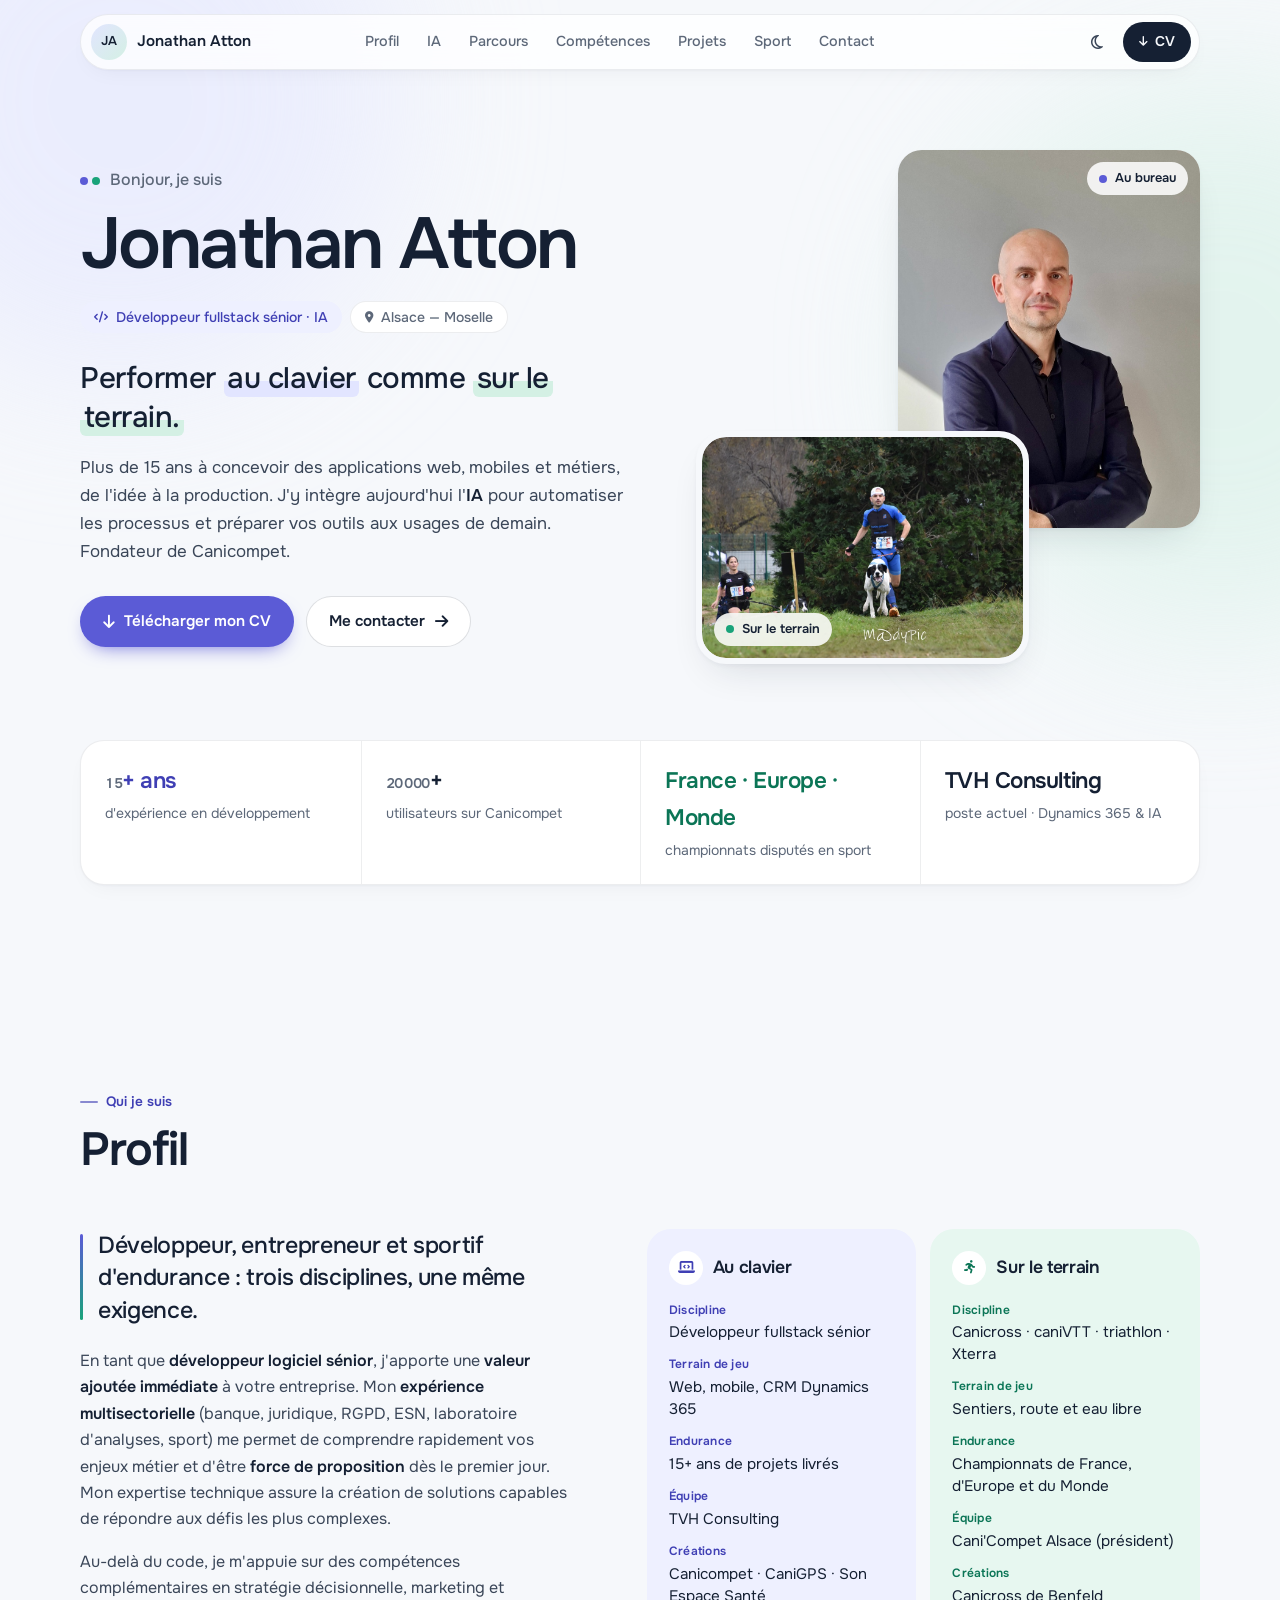
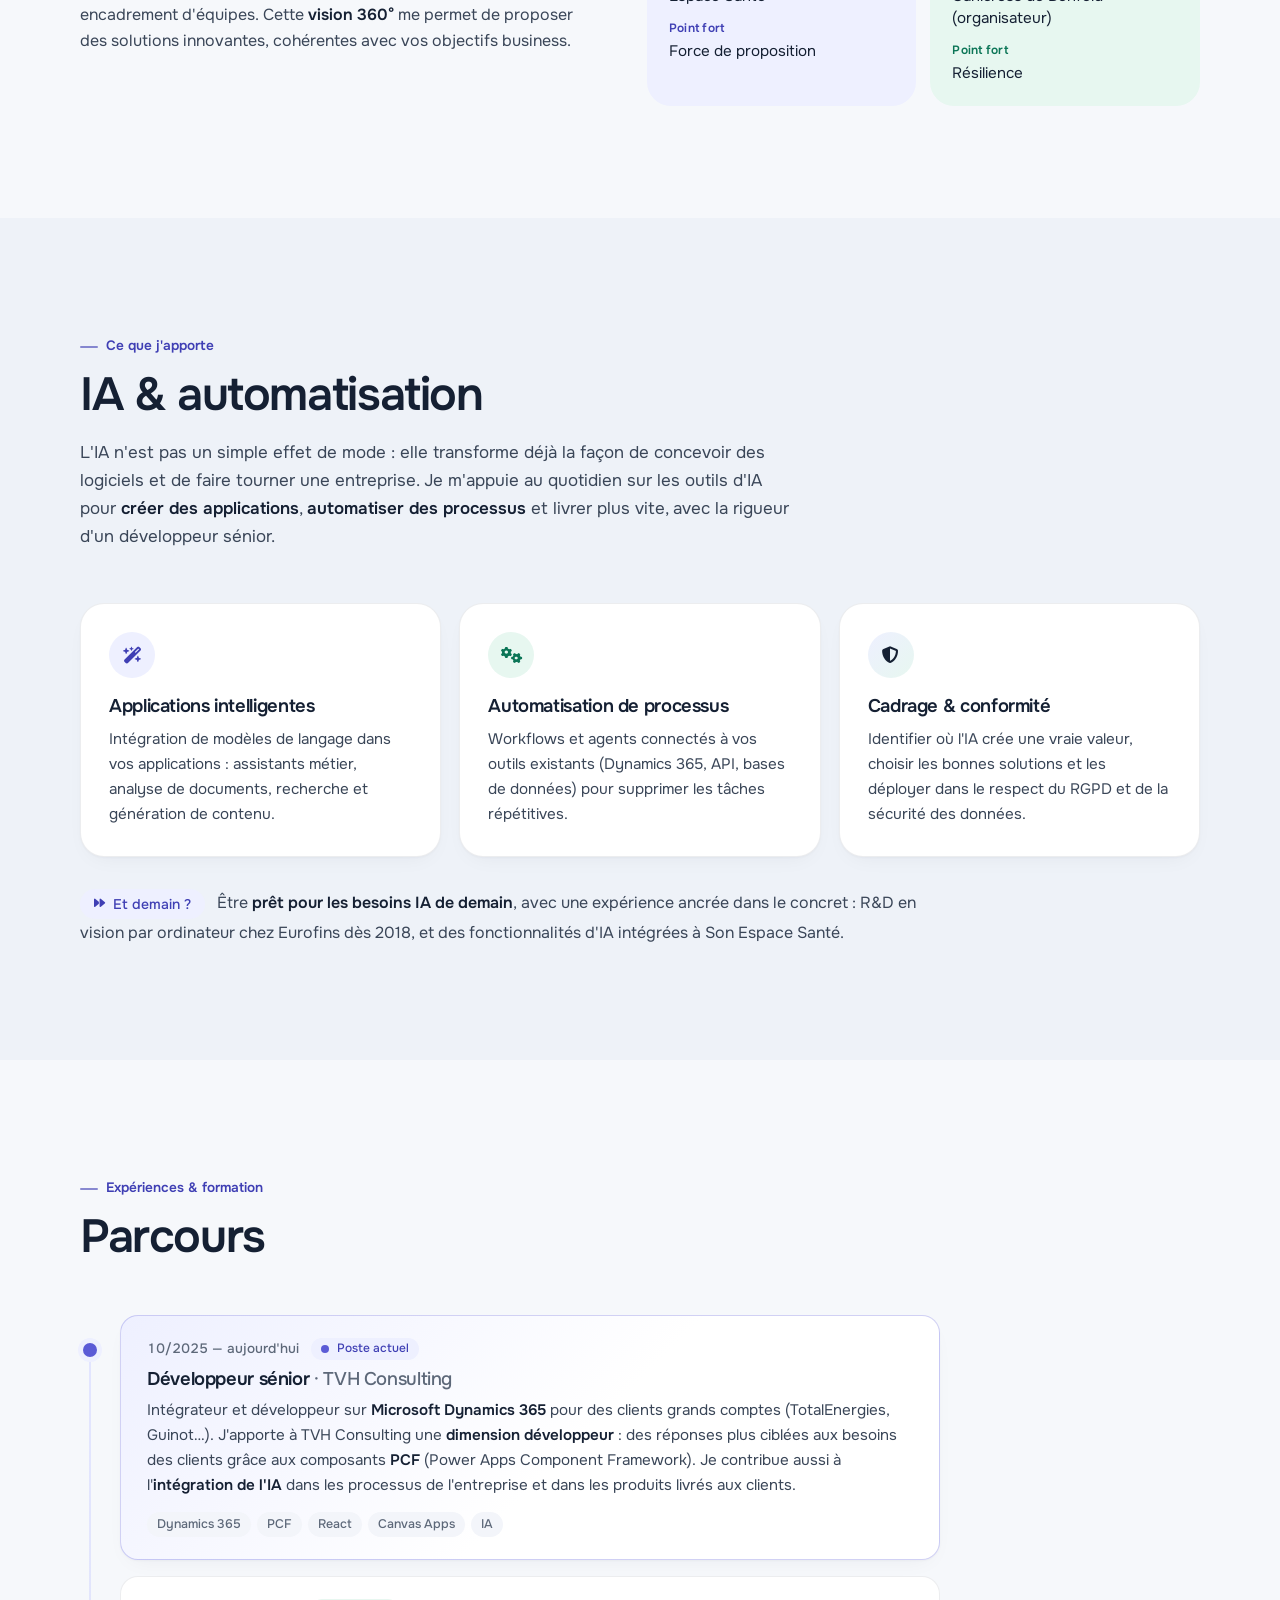
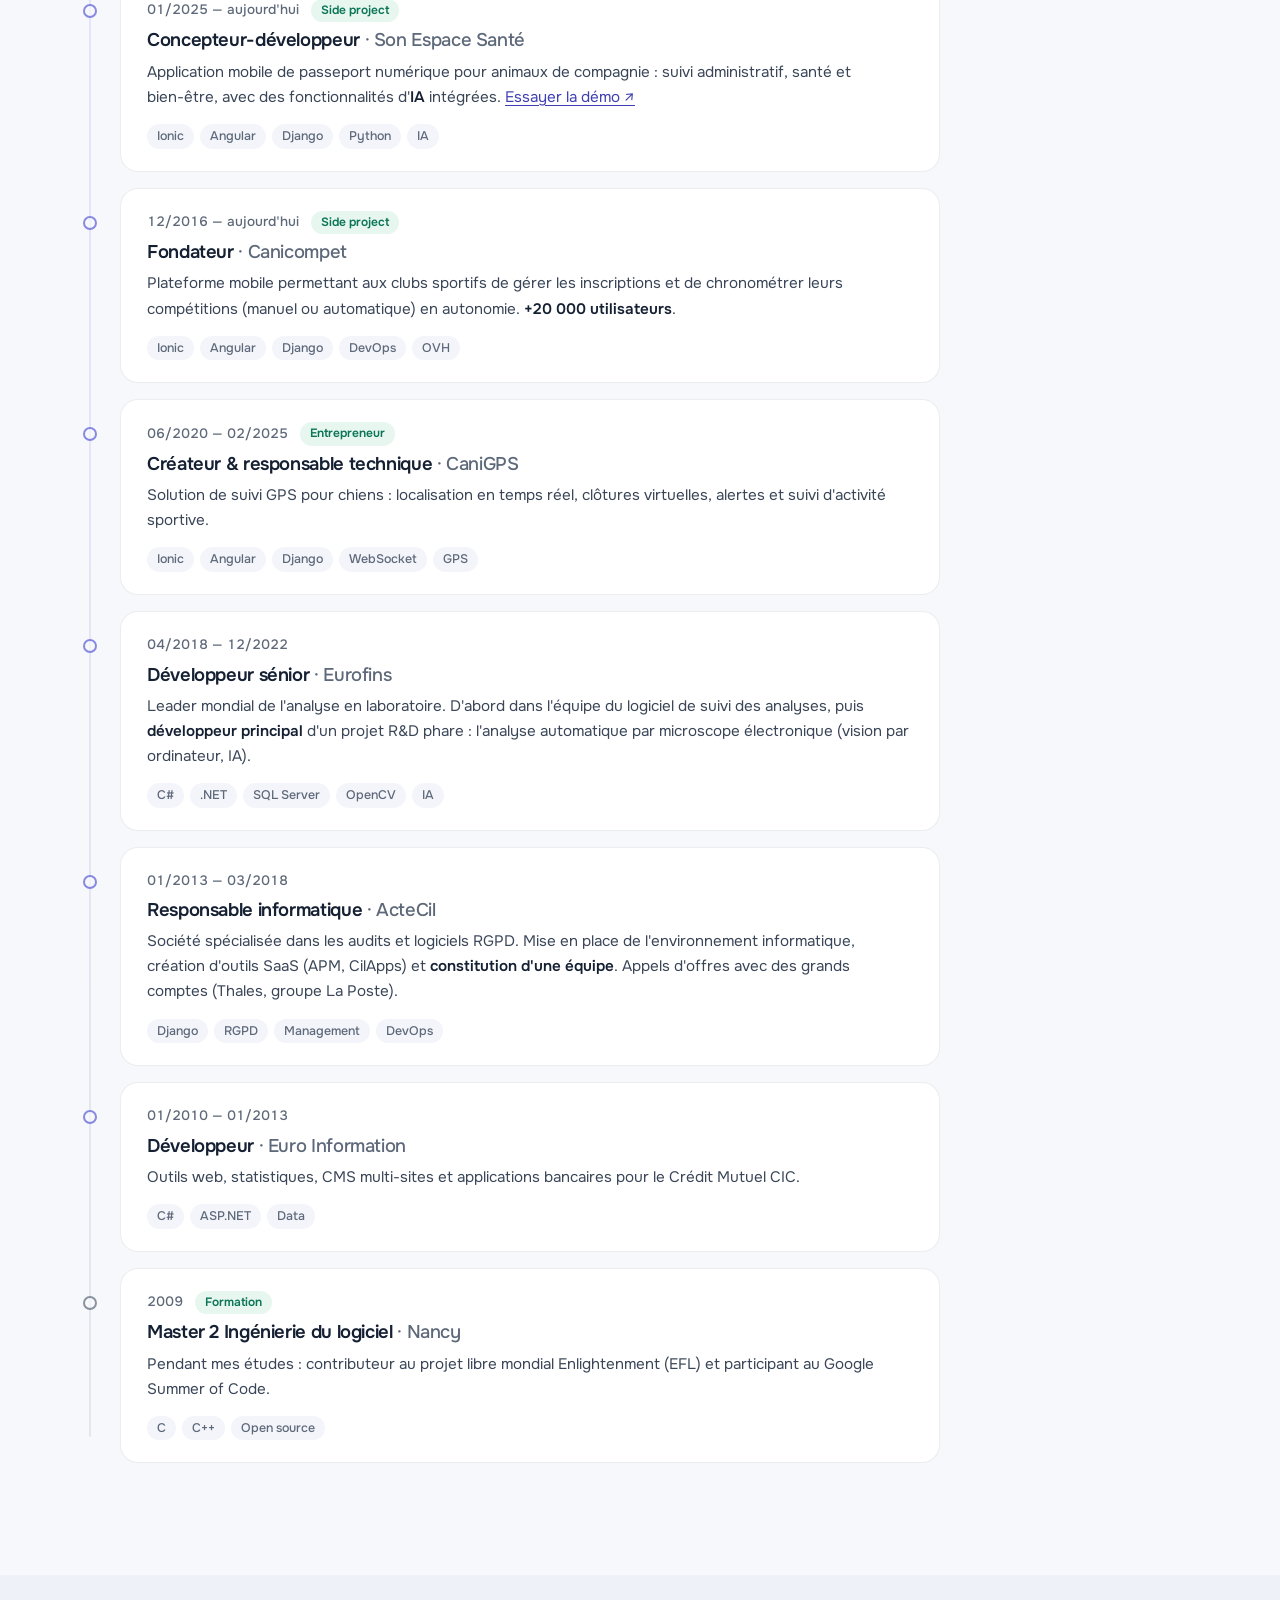
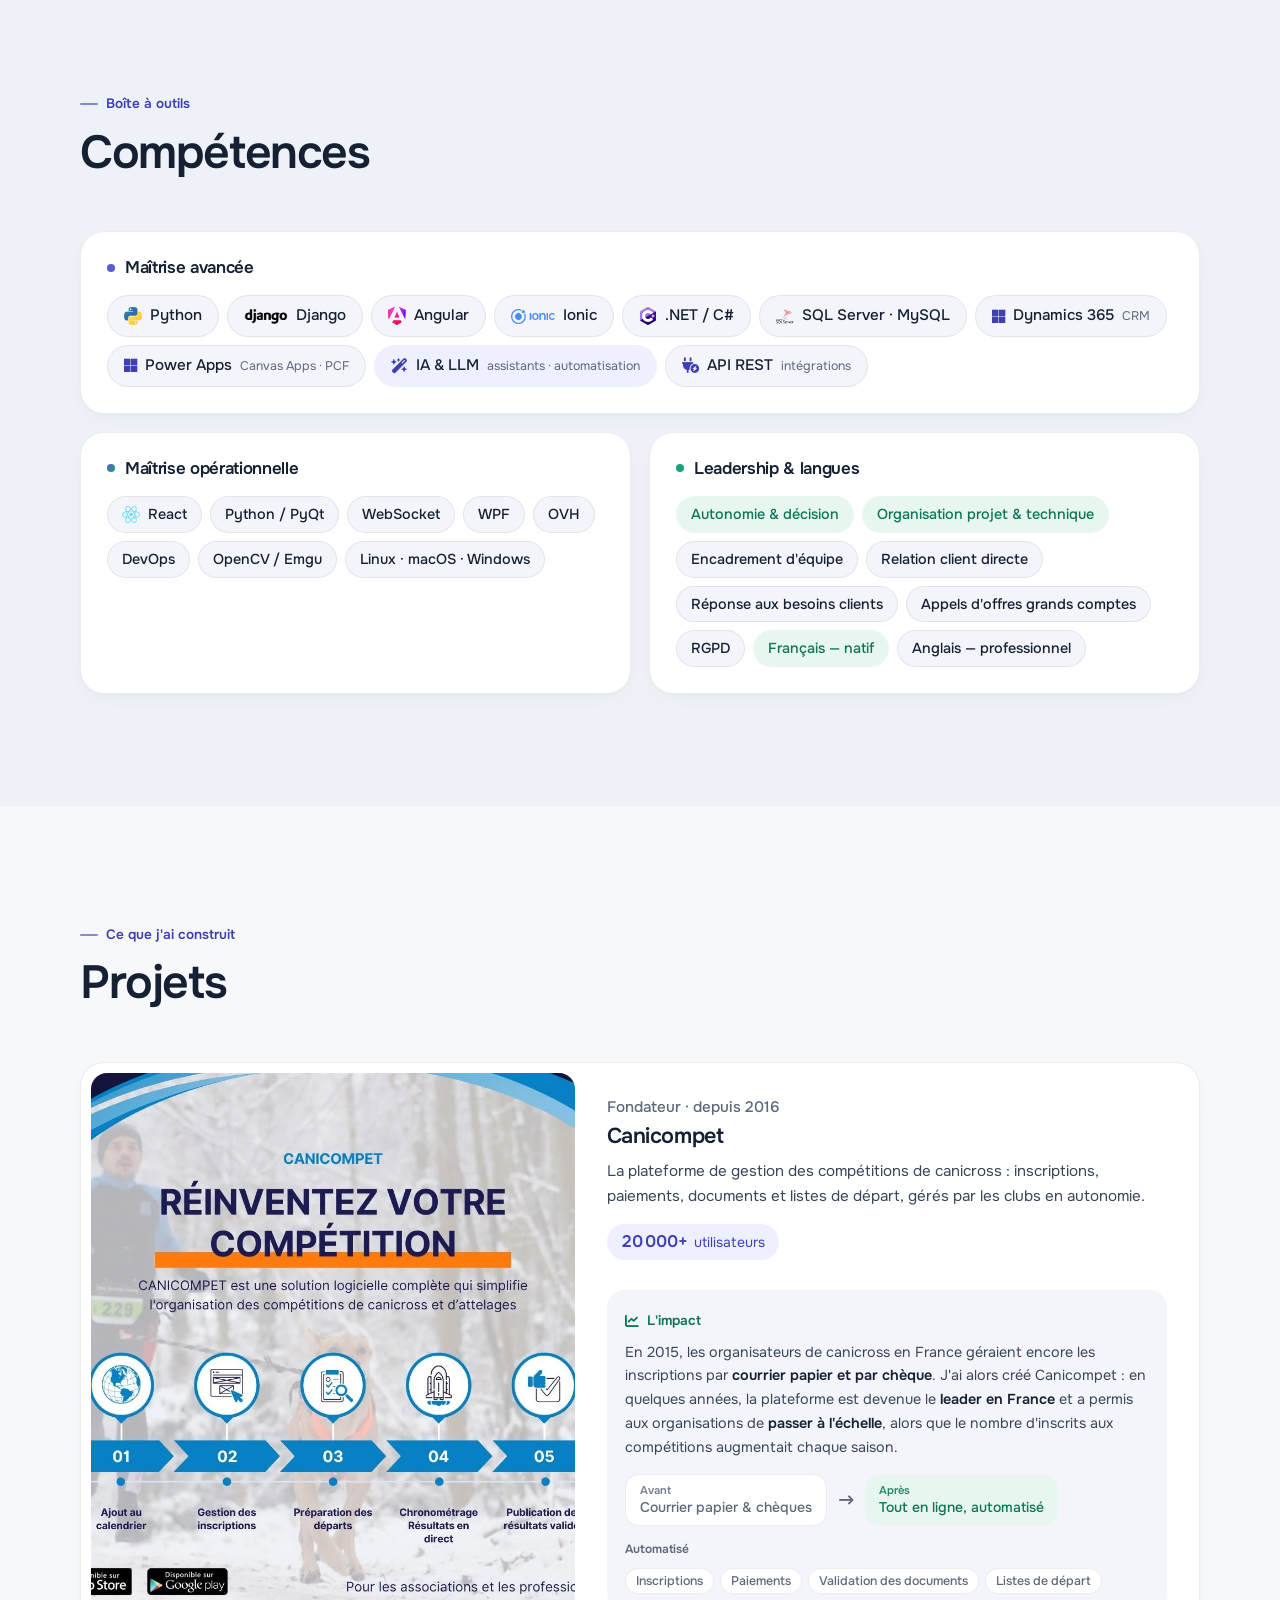
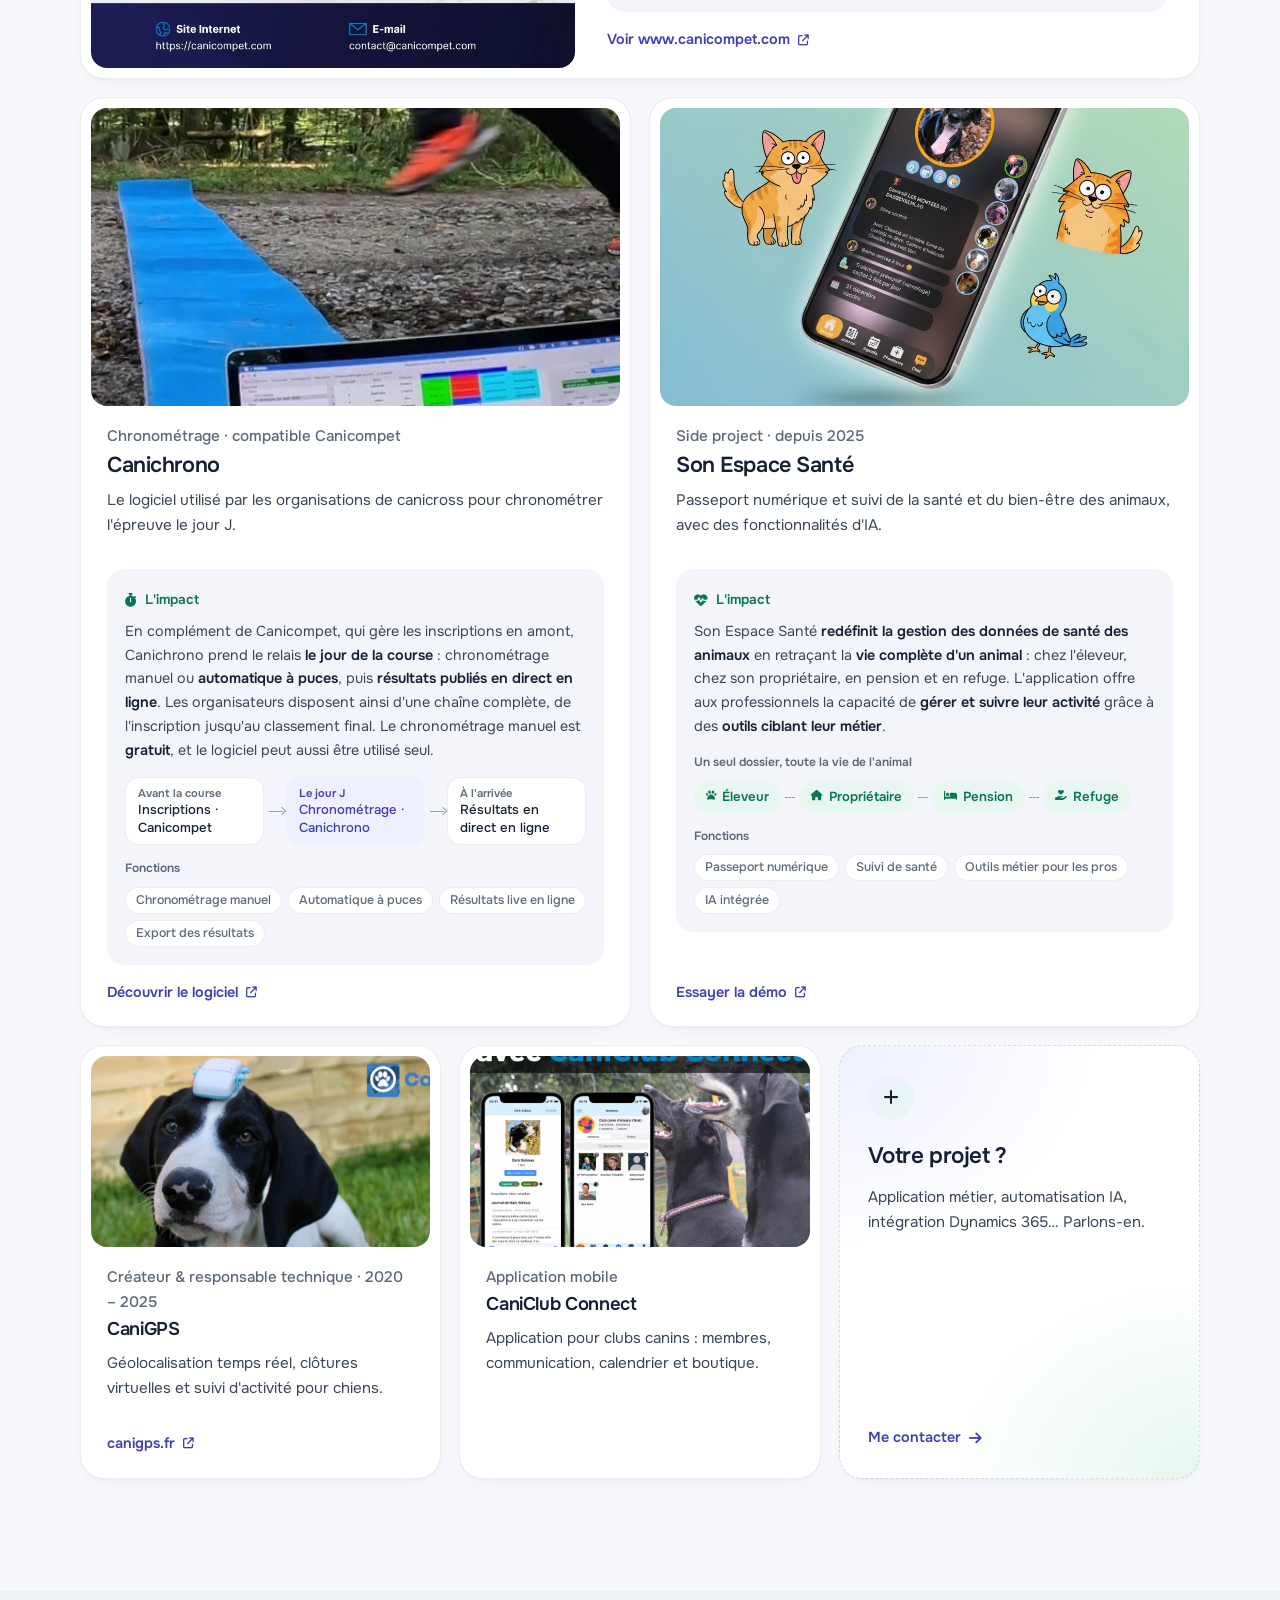
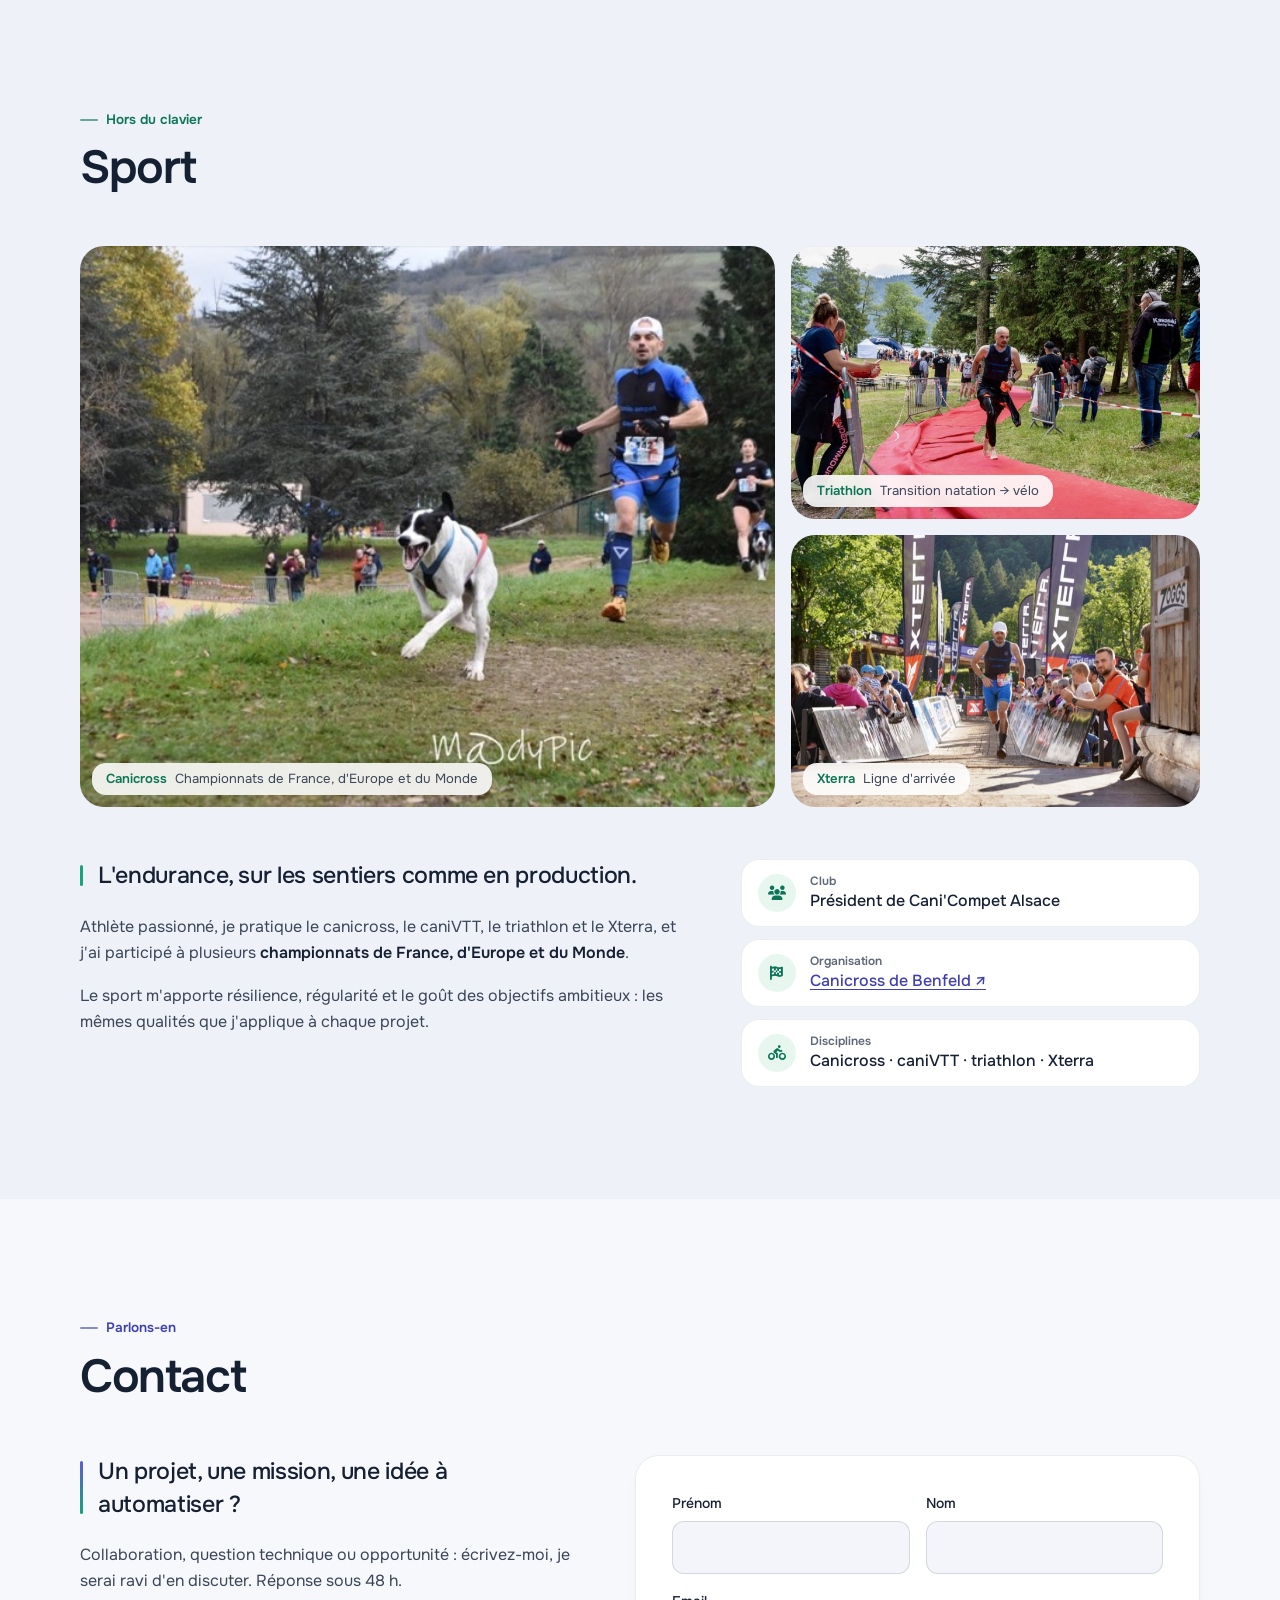
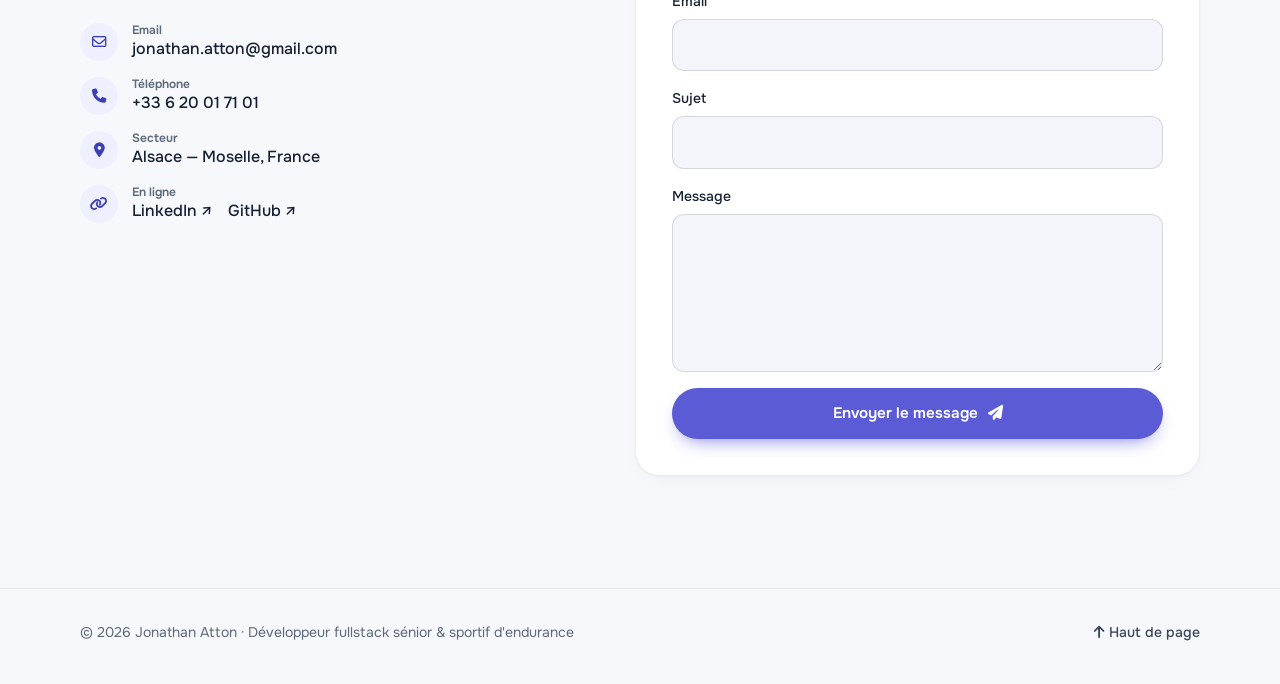
==== commit 53bd48de: "Nouveau CV A4 d'une page ; site aligné sur ses informations - cv-a4.html : source du CV imprimable (" ====
--- a/index.html
+++ b/index.html
@@ -66,7 +66,7 @@
         "Python", "Django", "Angular", "Ionic", "React", "C#", ".NET", "SQL",
         "Microsoft Dynamics 365", "Power Apps", "WebSocket",
         "Intelligence artificielle", "Automatisation de processus", "Intégration de LLM",
-        "RGPD", "Gestion de projet Agile", "Canicross", "Triathlon"
+        "RGPD", "Organisation de projet et technique", "Relation client", "Encadrement d'équipe", "Canicross", "Triathlon"
       ]
     }
     </script>
@@ -246,14 +246,14 @@
                     <li class="tl-item reveal">
                         <div class="tl-card">
                             <div class="tl-top"><span class="tl-date">01/2025 — aujourd'hui</span><span class="tl-kind">Side project</span></div>
-                            <h3>Son Espace Santé</h3>
+                            <h3>Concepteur-développeur <span>Son Espace Santé</span></h3>
                             <p>Application mobile de passeport numérique pour animaux de compagnie : suivi administratif, santé et bien-être, avec des fonctionnalités d'<strong>IA</strong> intégrées. <a href="https://apps.sonespacesante.com/login?demo=1" target="_blank" rel="noopener noreferrer">Essayer la démo ↗</a></p>
                             <ul class="tags"><li>Ionic</li><li>Angular</li><li>Django</li><li>Python</li><li>IA</li></ul>
                         </div>
                     </li>
                     <li class="tl-item reveal">
                         <div class="tl-card">
-                            <div class="tl-top"><span class="tl-date">12/2016 — aujourd'hui</span><span class="tl-kind">Entrepreneur</span></div>
+                            <div class="tl-top"><span class="tl-date">12/2016 — aujourd'hui</span><span class="tl-kind">Side project</span></div>
                             <h3>Fondateur <span>Canicompet</span></h3>
                             <p>Plateforme mobile permettant aux clubs sportifs de gérer les inscriptions et de chronométrer leurs compétitions (manuel ou automatique) en autonomie. <strong>+20 000 utilisateurs</strong>.</p>
                             <ul class="tags"><li>Ionic</li><li>Angular</li><li>Django</li><li>DevOps</li><li>OVH</li></ul>
@@ -262,7 +262,7 @@
                     <li class="tl-item reveal">
                         <div class="tl-card">
                             <div class="tl-top"><span class="tl-date">06/2020 — 02/2025</span><span class="tl-kind">Entrepreneur</span></div>
-                            <h3>Fondateur <span>CaniGPS</span></h3>
+                            <h3>Créateur &amp; responsable technique <span>CaniGPS</span></h3>
                             <p>Solution de suivi GPS pour chiens : localisation en temps réel, clôtures virtuelles, alertes et suivi d'activité sportive.</p>
                             <ul class="tags"><li>Ionic</li><li>Angular</li><li>Django</li><li>WebSocket</li><li>GPS</li></ul>
                         </div>
@@ -344,8 +344,10 @@
                         <h3><i class="dot dot-sport" aria-hidden="true"></i>Leadership &amp; langues</h3>
                         <ul class="skill-cloud skill-cloud-sport">
                             <li class="is-strong">Autonomie &amp; décision</li>
+                            <li class="is-strong">Organisation projet &amp; technique</li>
                             <li>Encadrement d'équipe</li>
-                            <li>Agile / Scrum</li>
+                            <li>Relation client directe</li>
+                            <li>Réponse aux besoins clients</li>
                             <li>Appels d'offres grands comptes</li>
                             <li>RGPD</li>
                             <li class="is-strong">Français — natif</li>
@@ -385,29 +387,29 @@
                                 <p class="chips-label">Automatisé</p>
                                 <ul class="tags"><li>Inscriptions</li><li>Paiements</li><li>Validation des documents</li><li>Listes de départ</li></ul>
                             </div>
-                            <a class="project-link" href="https://canicompet.com" target="_blank" rel="noopener noreferrer">Voir canicompet.com <i class="fa-solid fa-arrow-up-right-from-square" aria-hidden="true"></i></a>
+                            <a class="project-link" href="https://www.canicompet.com" target="_blank" rel="noopener noreferrer">Voir www.canicompet.com <i class="fa-solid fa-arrow-up-right-from-square" aria-hidden="true"></i></a>
                         </div>
                     </article>
 
-                    <!-- RacesConnect Timing -->
+                    <!-- Canichrono -->
                     <article class="card project project-half reveal">
-                        <div class="project-media"><img src="images/racesconnect-timing.jpg" alt="Chronométrage d'une course de canicross avec RacesConnect Timing" loading="lazy" style="object-position:50% 72%"></div>
+                        <div class="project-media"><img src="images/racesconnect-timing.jpg" alt="Chronométrage d'une course de canicross avec Canichrono" loading="lazy" style="object-position:50% 72%"></div>
                         <div class="project-body">
                             <p class="project-meta">Chronométrage · compatible Canicompet</p>
-                            <h3>RacesConnect Timing</h3>
+                            <h3>Canichrono</h3>
                             <p>Le logiciel utilisé par les organisations de canicross pour chronométrer l'épreuve le jour J.</p>
                             <div class="impact">
                                 <p class="impact-title"><i class="fa-solid fa-stopwatch" aria-hidden="true"></i>L'impact</p>
-                                <p>En complément de Canicompet, qui gère les inscriptions en amont, RacesConnect Timing prend le relais <b>le jour de la course</b> : chronométrage manuel ou <b>automatique à puces</b>, puis <b>résultats publiés en direct en ligne</b>. Les organisateurs disposent ainsi d'une chaîne complète, de l'inscription jusqu'au classement final. Le chronométrage manuel est <b>gratuit</b>, et le logiciel peut aussi être utilisé seul.</p>
+                                <p>En complément de Canicompet, qui gère les inscriptions en amont, Canichrono prend le relais <b>le jour de la course</b> : chronométrage manuel ou <b>automatique à puces</b>, puis <b>résultats publiés en direct en ligne</b>. Les organisateurs disposent ainsi d'une chaîne complète, de l'inscription jusqu'au classement final. Le chronométrage manuel est <b>gratuit</b>, et le logiciel peut aussi être utilisé seul.</p>
                                 <ol class="flow">
                                     <li><small>Avant la course</small>Inscriptions · Canicompet</li>
-                                    <li class="is-current"><small>Le jour J</small>Chronométrage · RacesConnect Timing</li>
+                                    <li class="is-current"><small>Le jour J</small>Chronométrage · Canichrono</li>
                                     <li><small>À l'arrivée</small>Résultats en direct en ligne</li>
                                 </ol>
                                 <p class="chips-label">Fonctions</p>
                                 <ul class="tags"><li>Chronométrage manuel</li><li>Automatique à puces</li><li>Résultats live en ligne</li><li>Export des résultats</li></ul>
                             </div>
-                            <a class="project-link" href="https://canicompet.com/canicompet/2" target="_blank" rel="noopener noreferrer">Découvrir le logiciel <i class="fa-solid fa-arrow-up-right-from-square" aria-hidden="true"></i></a>
+                            <a class="project-link" href="https://www.canicompet.com/canicompet/2" target="_blank" rel="noopener noreferrer">Découvrir le logiciel <i class="fa-solid fa-arrow-up-right-from-square" aria-hidden="true"></i></a>
                         </div>
                     </article>
 
@@ -439,7 +441,7 @@
                     <article class="card project project-small reveal">
                         <div class="project-media"><img src="images/canigps_apps-1024x299.png" alt="Écrans de l'application CaniGPS" loading="lazy" style="object-position:70% 50%"></div>
                         <div class="project-body">
-                            <p class="project-meta">Fondateur · 2020 – 2025</p>
+                            <p class="project-meta">Créateur &amp; responsable technique · 2020 – 2025</p>
                             <h3>CaniGPS</h3>
                             <p>Géolocalisation temps réel, clôtures virtuelles et suivi d'activité pour chiens.</p>
                             <a class="project-link" href="https://canigps.fr" target="_blank" rel="noopener noreferrer">canigps.fr <i class="fa-solid fa-arrow-up-right-from-square" aria-hidden="true"></i></a>
